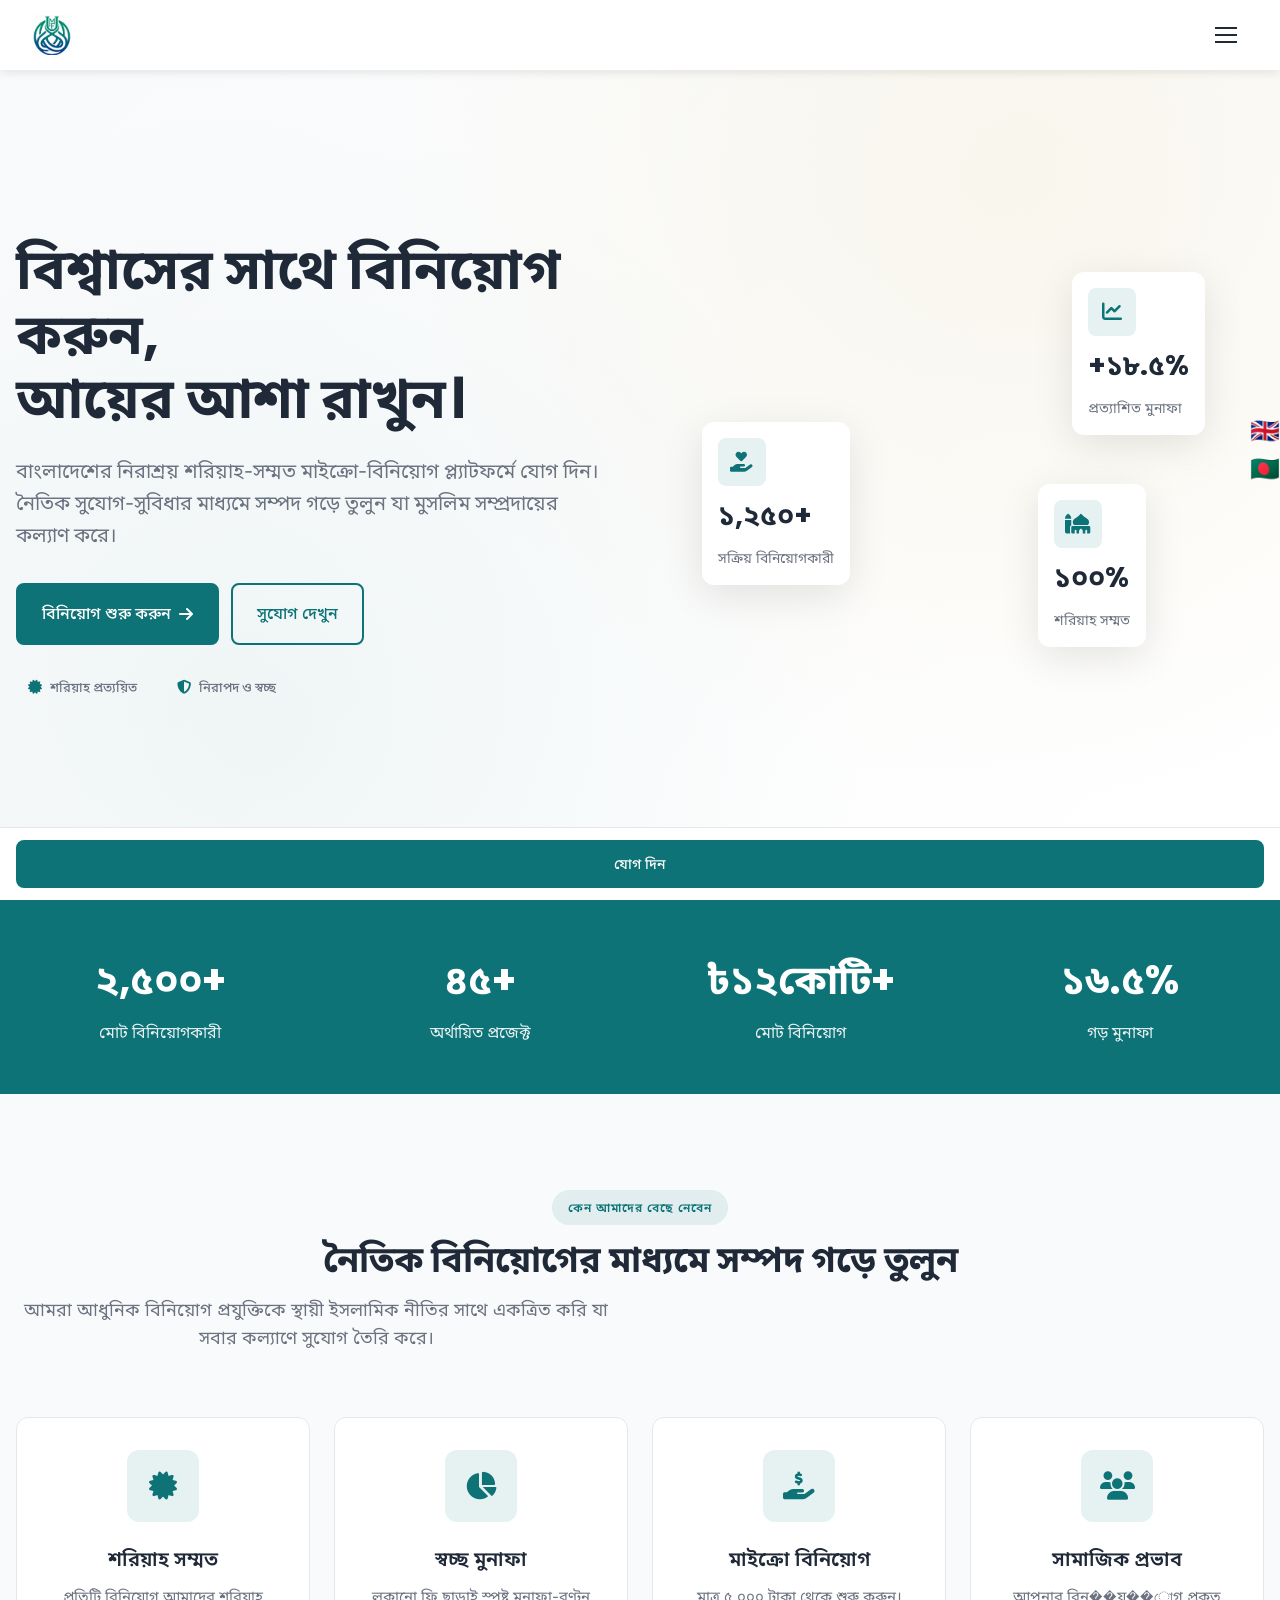
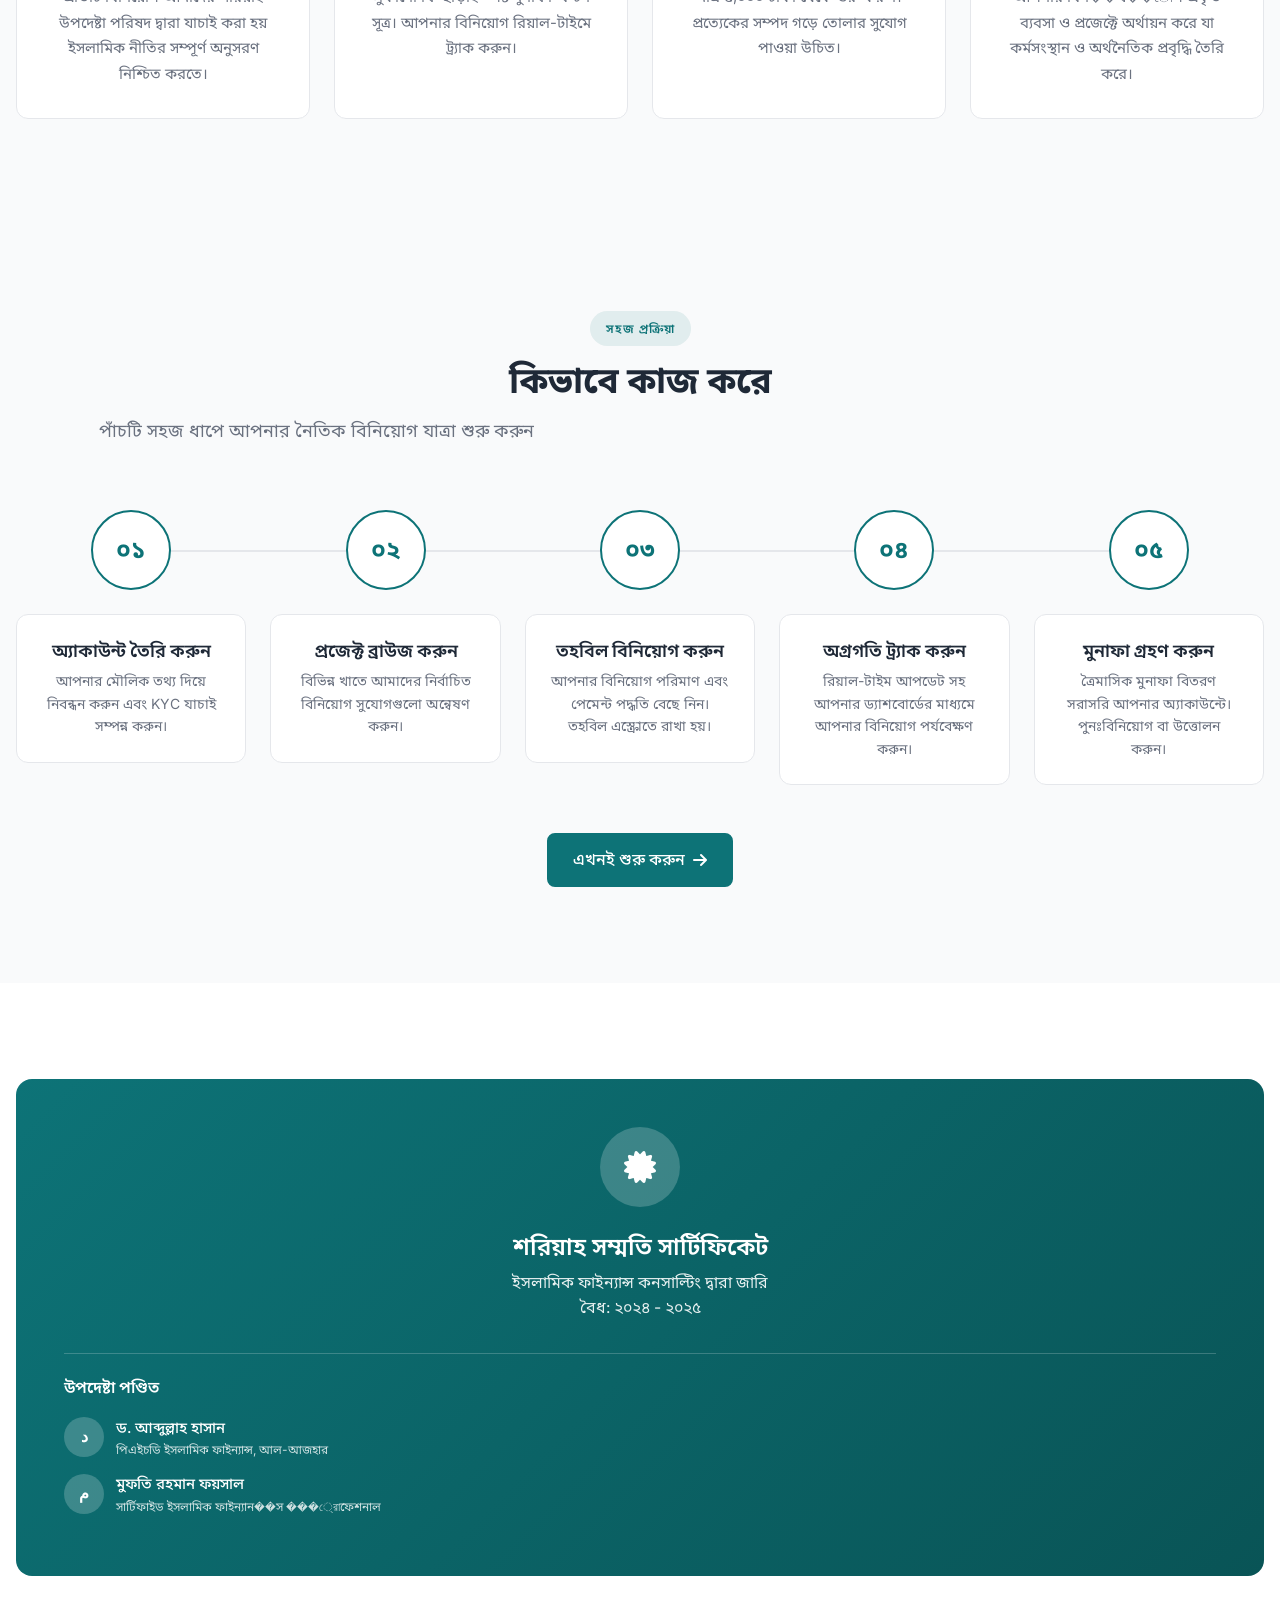
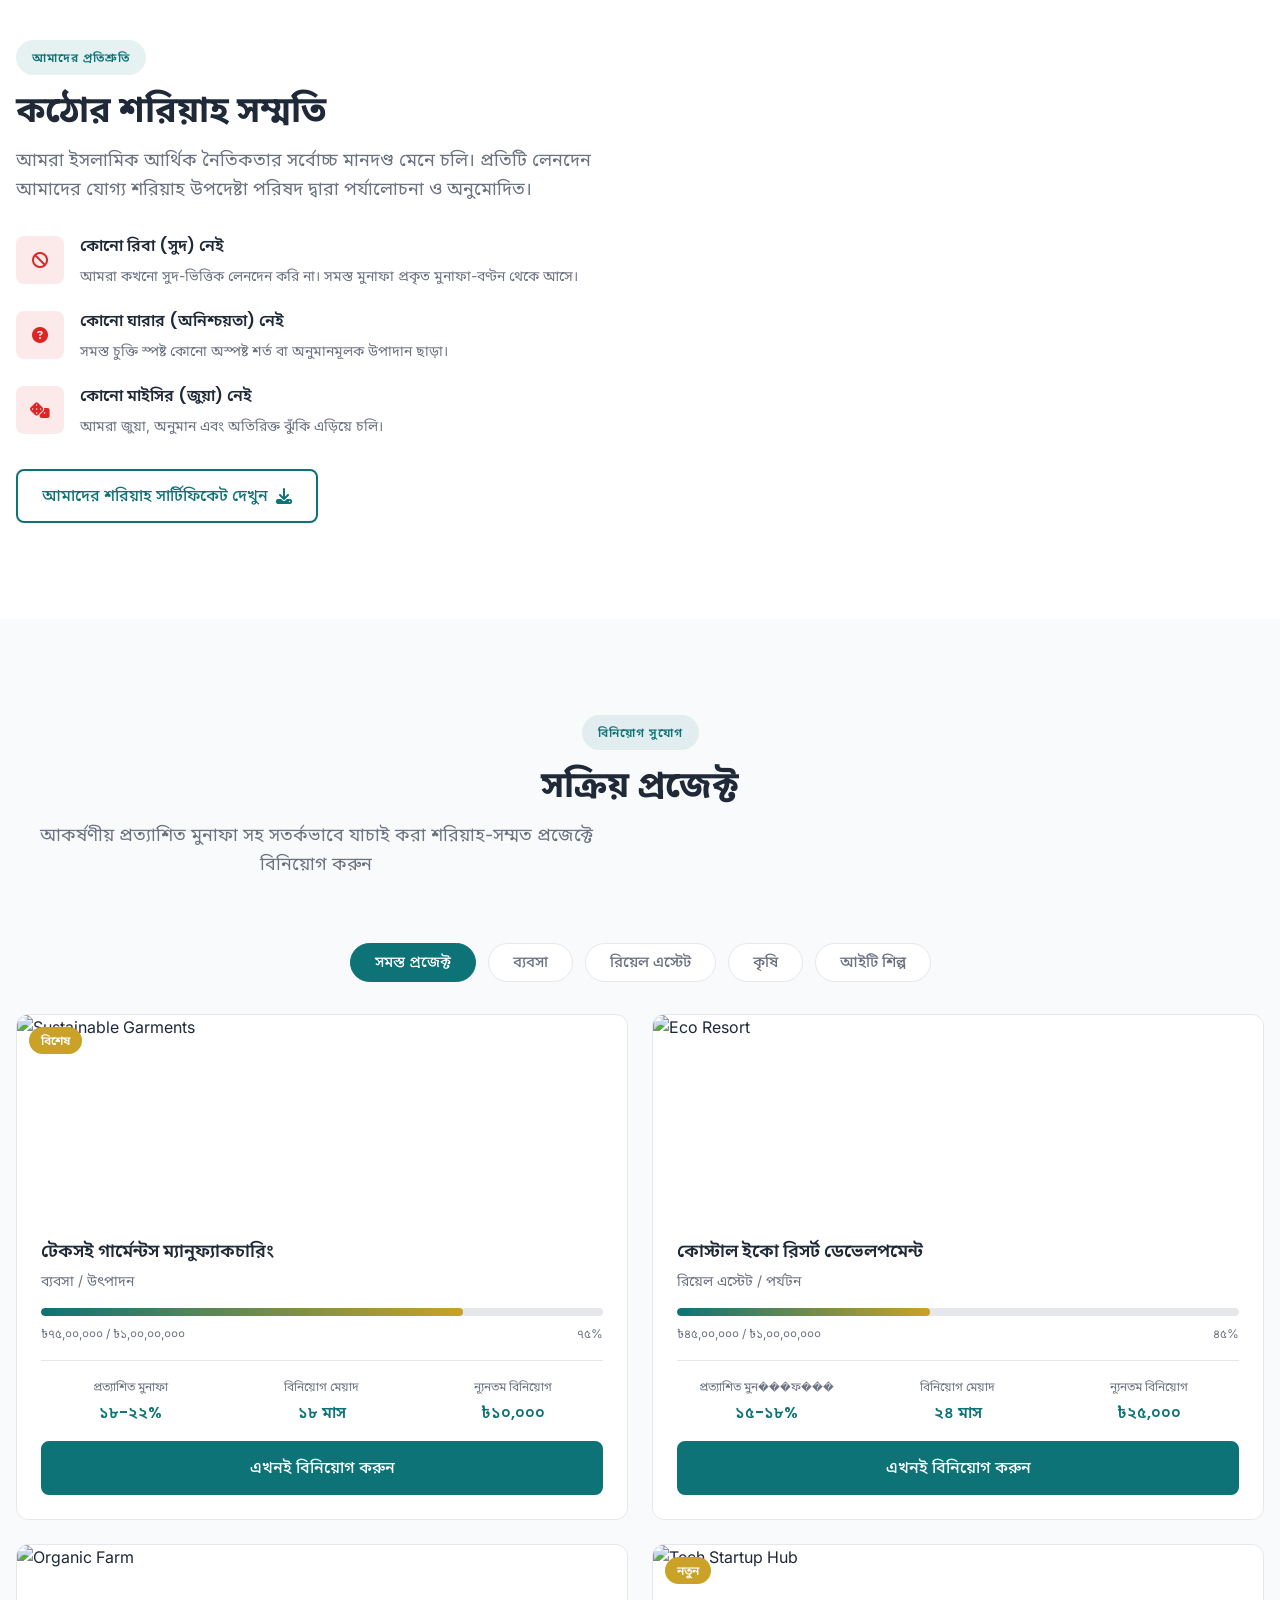
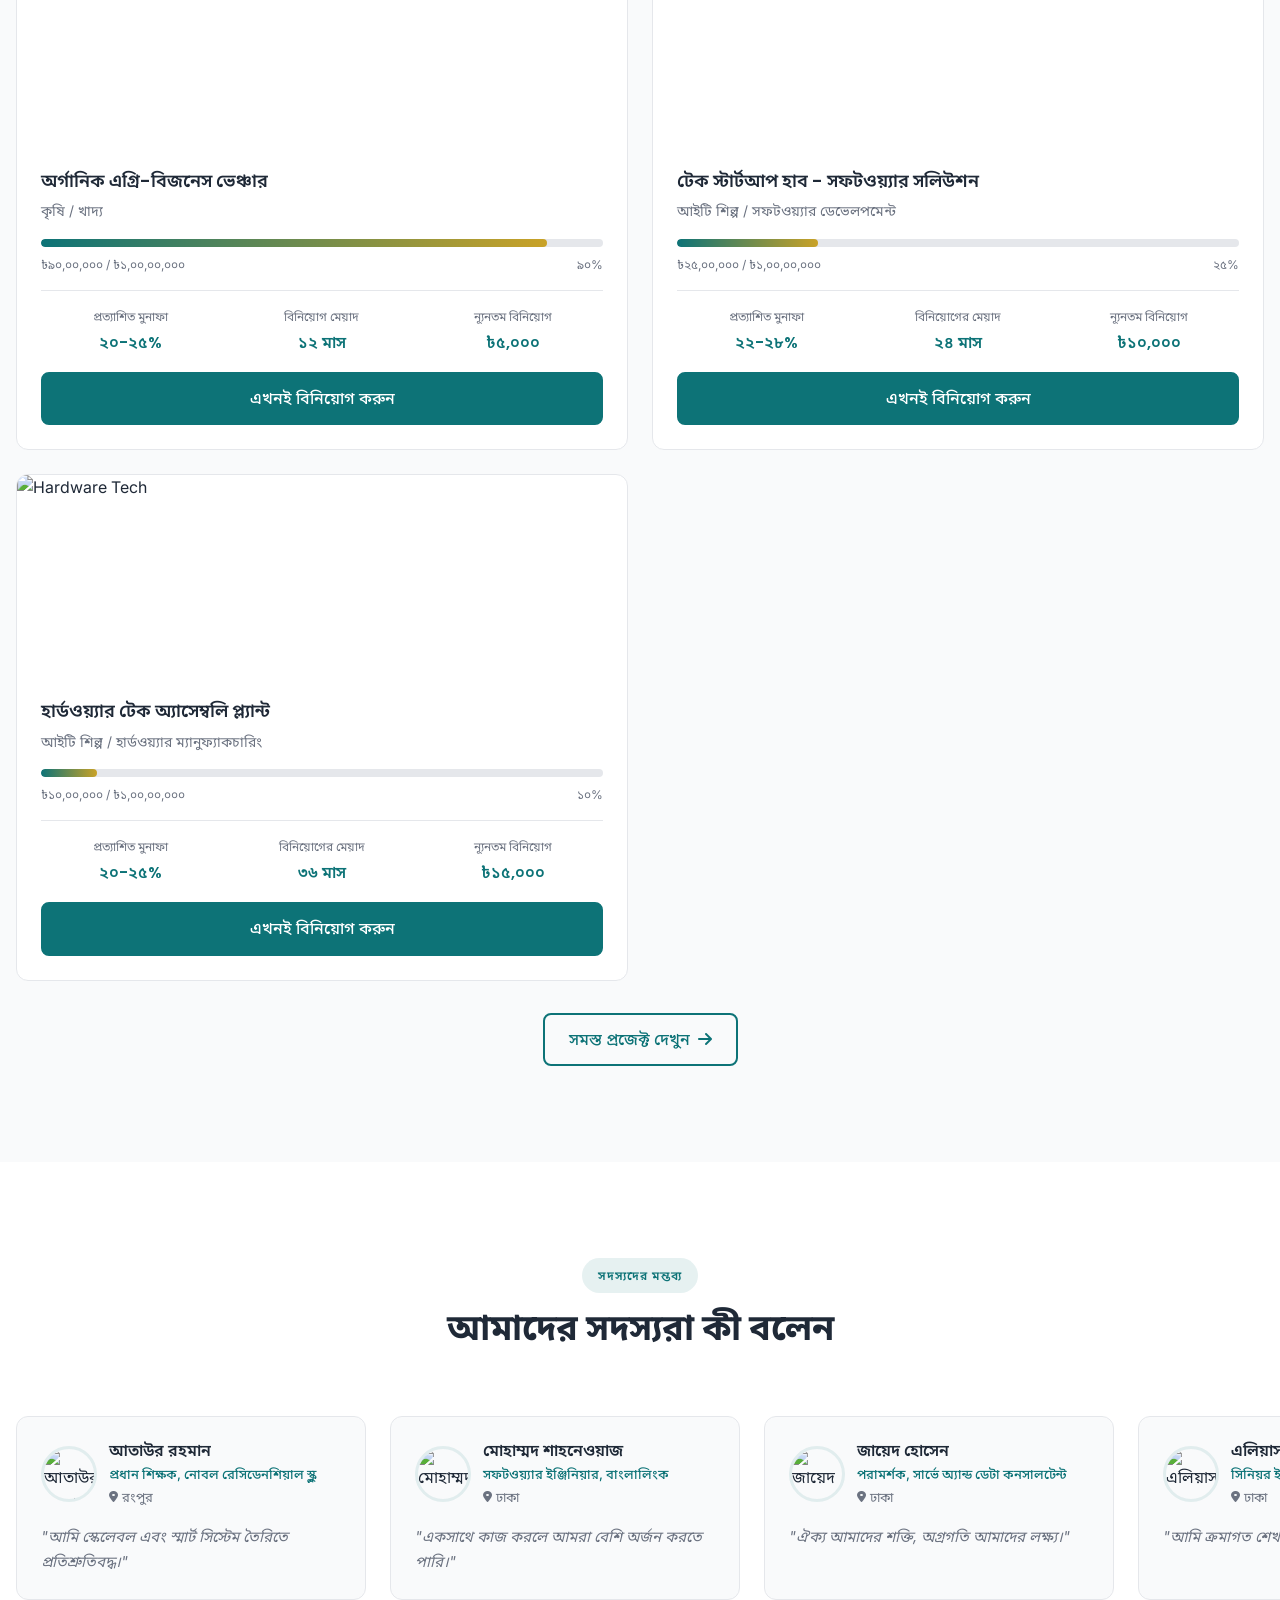
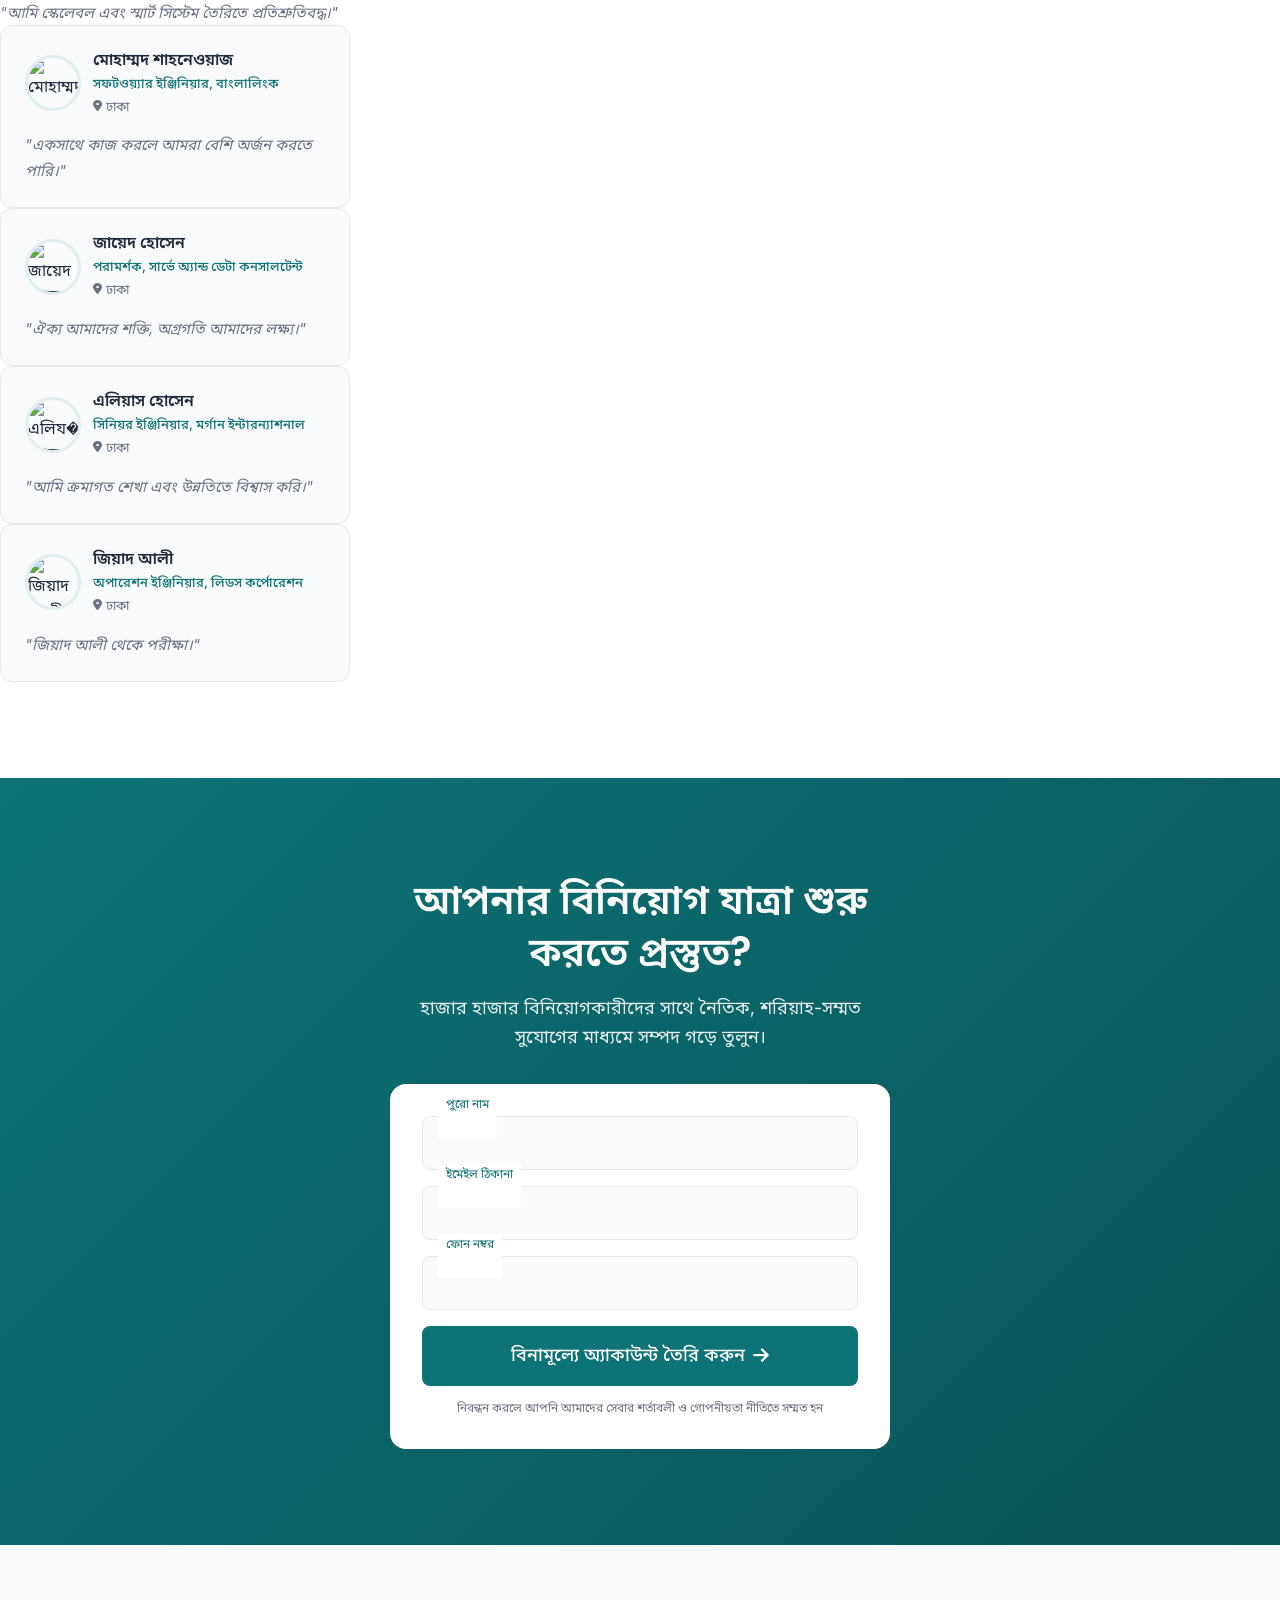
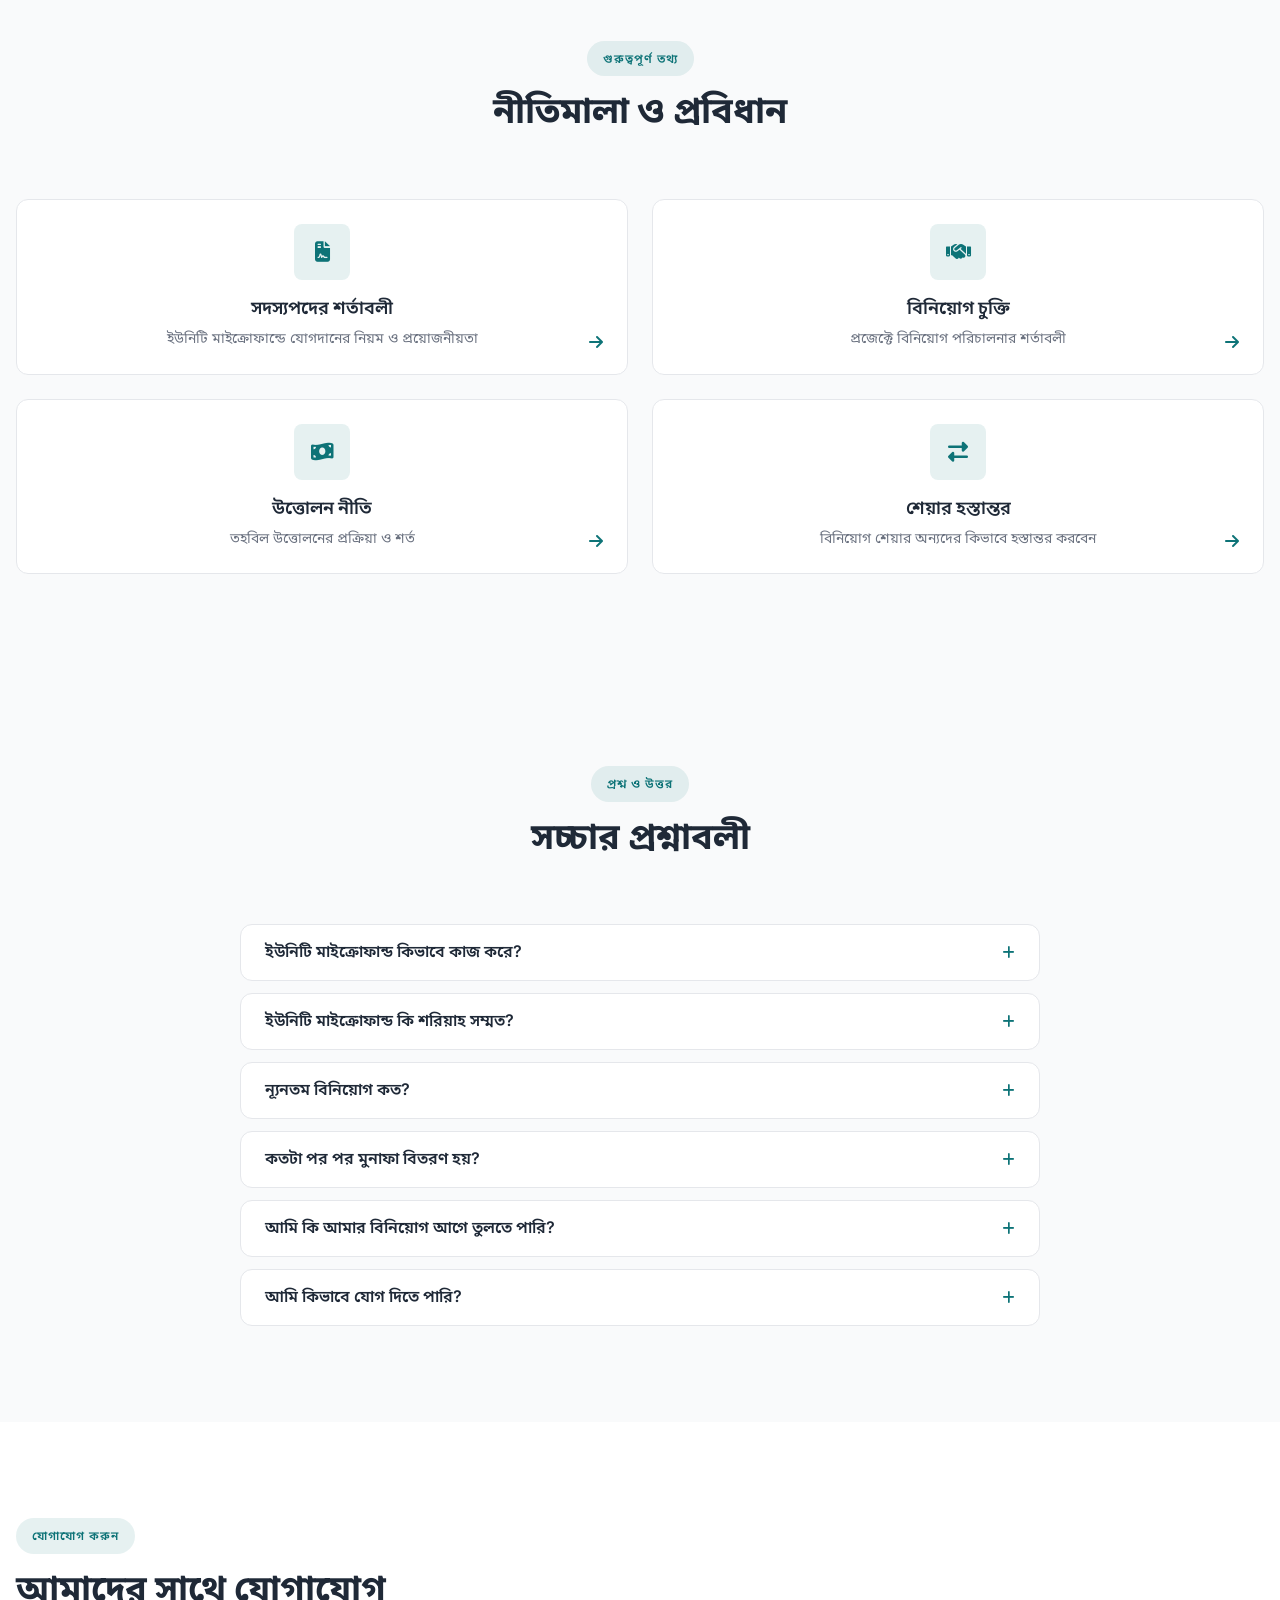
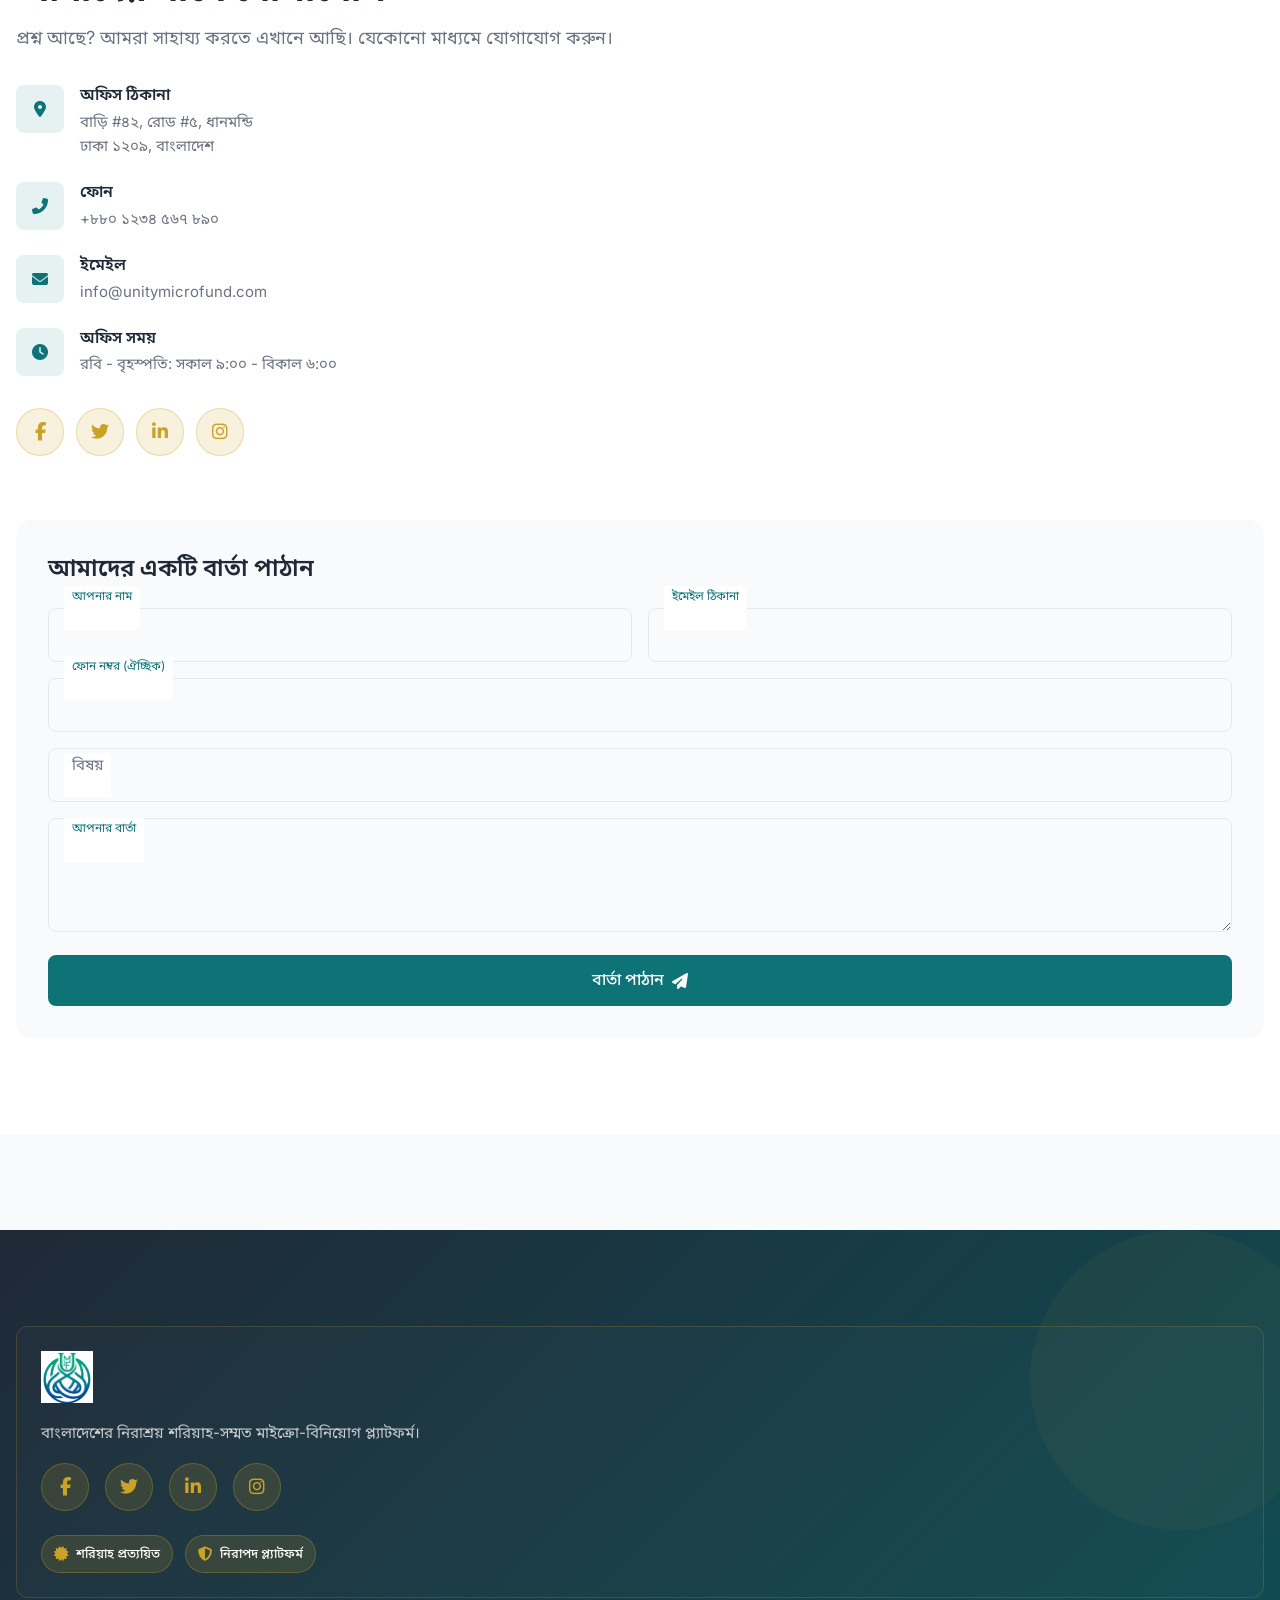
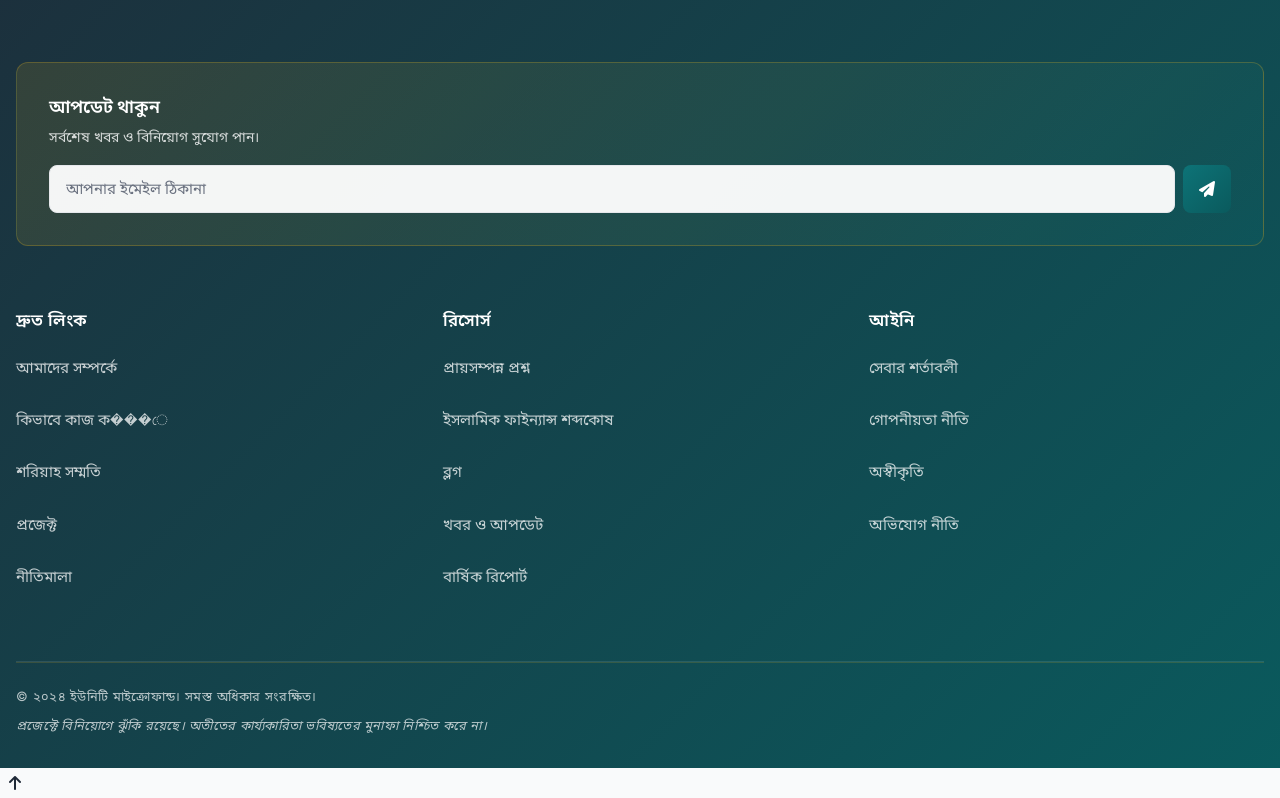
==== index-bn.html @ 15dfd66c "slider added for testimonial" ====
<!DOCTYPE html>
<html lang="bn">
<head>
    <meta charset="UTF-8">
    <meta name="viewport" content="width=device-width, initial-scale=1.0, maximum-scale=5.0, user-scalable=yes">
    <meta name="format-detection" content="telephone=yes">
    <meta name="mobile-web-app-capable" content="yes">
    <meta name="apple-mobile-web-app-capable" content="yes">
    <meta name="apple-mobile-web-app-status-bar-style" content="default">
    <meta name="theme-color" content="#0D7377">
    <meta name="description" content="ইউনিটি মাইক্রোফান্ড - বাংলাদেশের নিরাশ্রয় শরিয়াহ-সম্মত মাইক্রো-বিনিয়োগ প্ল্যাটফর্ম। নৈতিক হালাল বিনিয়োগের মাধ্যমে সম্পদ গড়ে তুলুন।">
    <title>ইউনিটি মাইক্রোফান্ড - শরিয়াহ সম্মত মাইক্রো বিনিয়োগ প্ল্যাটফর্ম</title>
    <link rel="alternate" hreflang="bn" href="index-bn.html">
    <link rel="alternate" hreflang="en" href="index.html">
    <link rel="preconnect" href="https://fonts.googleapis.com">
    <link rel="preconnect" href="https://fonts.gstatic.com" crossorigin>
    <link href="https://fonts.googleapis.com/css2?family=Inter:wght@400;500;600&family=Poppins:wght@500;600;700&family=Noto+Sans+Bengali:wght@400;500;600;700&display=swap" rel="stylesheet">
    <link rel="stylesheet" href="https://cdnjs.cloudflare.com/ajax/libs/font-awesome/6.4.0/css/all.min.css">
    <link rel="stylesheet" href="css/style.css">
</head>
<body>
    <!-- Language Switcher - Fixed Right Side -->
    <div class="language-switcher">
        <a href="index.html" class="lang-btn" title="English" onclick="saveScrollPosition()">🇬🇧</a>
        <a href="index-bn.html" class="lang-btn active" title="বাংলা" onclick="saveScrollPosition()">🇧🇩</a>
    </div>

    <script>
        function saveScrollPosition() {
            sessionStorage.setItem('scrollPosition', window.scrollY);
        }
        window.addEventListener('load', function() {
            const savedPosition = sessionStorage.getItem('scrollPosition');
            if (savedPosition) {
                window.scrollTo(0, parseInt(savedPosition));
                sessionStorage.removeItem('scrollPosition');
            }
        });
    </script>

    <!-- Header -->
    <header class="header" id="header">
        <div class="container">
            <nav class="navbar">
                <a href="index-bn.html" class="logo">
                    <img src="sources/logo.png" alt="Unity MicroFund" class="logo-img">
                    <div class="logo-text">
                        <span class="logo-name">ইউনিটি মাইক্রোফান্ড</span>
                        <span class="logo-tagline">শরিয়াহ সম্মত</span>
                    </div>
                </a>

                <ul class="nav-menu" id="nav-menu">
                    <li class="nav-item"><a href="#home" class="nav-link">হোম</a></li>
                    <li class="nav-item"><a href="#about" class="nav-link">আমাদের সম্পর্কে</a></li>
                    <li class="nav-item"><a href="#how-it-works" class="nav-link">কিভাবে কাজ করে</a></li>
                    <li class="nav-item"><a href="#shariah" class="nav-link">শরিয়াহ সম্মতি</a></li>
                    <li class="nav-item"><a href="#projects" class="nav-link">প্রজেক্ট</a></li>
                    <li class="nav-item"><a href="#policies" class="nav-link">নীতিমালা</a></li>
                    <li class="nav-item"><a href="#faq" class="nav-link">প্রশ্নাবলী</a></li>
                    <li class="nav-item"><a href="#contact" class="nav-link">যোগাযোগ</a></li>
                </ul>

                <div class="nav-actions">
                    <a href="#register" class="btn btn-secondary">লগইন</a>
                    <a href="#register" class="btn btn-primary">যোগ দিন</a>
                </div>

<div class="hamburger" id="hamburger">
                    <span class="bar"></span>
                    <span class="bar"></span>
                    <span class="bar"></span>
                </div>
            </nav>
        </div>
    </header>

    <!-- Hero Section -->
    <section class="hero" id="home">
        <div class="hero-bg">
            <div class="hero-pattern"></div>
        </div>
        <div class="container">
            <div class="hero-content">
                <div class="hero-text">
                    <h1 class="hero-title">বিশ্বাসের সাথে বিনিয়োগ করুন,<br>আয়ের আশা রাখুন।</h1>
                    <p class="hero-subtitle">বাংলাদেশের নিরাশ্রয় শরিয়াহ-সম্মত মাইক্রো-বিনিয়োগ প্ল্যাটফর্মে যোগ দিন। নৈতিক সুযোগ-সুবিধার মাধ্যমে সম্পদ গড়ে তুলুন যা মুসলিম সম্প্রদায়ের কল্যাণ করে।</p>
                    <div class="hero-cta">
                        <a href="#register" class="btn btn-primary btn-large">
                            <span>বিনিয়োগ শুরু করুন</span>
                            <i class="fas fa-arrow-right"></i>
                        </a>
                        <a href="#projects" class="btn btn-outline btn-large">
                            <span>সুযোগ দেখুন</span>
                        </a>
                    </div>
                    <div class="hero-trust">
                        <div class="trust-badge">
                            <i class="fas fa-certificate"></i>
                            <span>শরিয়াহ প্রত্যয়িত</span>
                        </div>
                        <div class="trust-badge">
                            <i class="fas fa-shield-alt"></i>
                            <span>নিরাপদ ও স্বচ্ছ</span>
                        </div>
                    </div>
                </div>
                <div class="hero-visual">
                    <div class="hero-illustration">
                        <div class="floating-card card-1">
                            <div class="card-icon"><i class="fas fa-chart-line"></i></div>
                            <div class="card-text">+১৮.৫%</div>
                            <div class="card-label">প্রত্যাশিত মুনাফা</div>
                        </div>
                        <div class="floating-card card-2">
                            <div class="card-icon"><i class="fas fa-hand-holding-heart"></i></div>
                            <div class="card-text">১,২৫০+</div>
                            <div class="card-label">সক্রিয় বিনিয়োগকারী</div>
                        </div>
                        <div class="floating-card card-3">
                            <div class="card-icon"><i class="fas fa-mosque"></i></div>
                            <div class="card-text">১০০%</div>
                            <div class="card-label">শরিয়াহ সম্মত</div>
                        </div>
                    </div>
                </div>
            </div>
        </div>
    </section>

    <!-- Stats Section -->
    <section class="stats">
        <div class="container">
            <div class="stats-grid">
                <div class="stat-item">
                    <div class="stat-number">২,৫০০+</div>
                    <div class="stat-label">মোট বিনিয়োগকারী</div>
                </div>
                <div class="stat-item">
                    <div class="stat-number">৪৫+</div>
                    <div class="stat-label">অর্থায়িত প্রজেক্ট</div>
                </div>
                <div class="stat-item">
                    <div class="stat-number">৳১২কোটি+</div>
                    <div class="stat-label">মোট বিনিয়োগ</div>
                </div>
                <div class="stat-item">
                    <div class="stat-number">১৬.৫%</div>
                    <div class="stat-label">গড় মুনাফা</div>
                </div>
            </div>
        </div>
    </section>

    <!-- Value Proposition -->
    <section class="value-proposition" id="about">
        <div class="container">
            <div class="section-header">
                <span class="section-tag">কেন আমাদের বেছে নেবেন</span>
                <h2 class="section-title">নৈতিক বিনিয়োগের মাধ্যমে সম্পদ গড়ে তুলুন</h2>
                <p class="section-subtitle">আমরা আধুনিক বিনিয়োগ প্রযুক্তিকে স্থায়ী ইসলামিক নীতির সাথে একত্রিত করি যা সবার কল্যাণে সুযোগ তৈরি করে।</p>
            </div>
            <div class="value-grid">
                <div class="value-card">
                    <div class="value-icon">
                        <i class="fas fa-certificate"></i>
                    </div>
                    <h3 class="value-title">শরিয়াহ সম্মত</h3>
                    <p class="value-desc">প্রতিটি বিনিয়োগ আমাদের শরিয়াহ উপদেষ্টা পরিষদ দ্বারা যাচাই করা হয় ইসলামিক নীতির সম্পূর্ণ অনুসরণ নিশ্চিত করতে।</p>
                </div>
                <div class="value-card">
                    <div class="value-icon">
                        <i class="fas fa-chart-pie"></i>
                    </div>
                    <h3 class="value-title">স্বচ্ছ মুনাফা</h3>
                    <p class="value-desc">লুকানো ফি ছাড়াই স্পষ্ট মুনাফা-বণ্টন সূত্র। আপনার বিনিয়োগ রিয়াল-টাইমে ট্র্যাক করুন।</p>
                </div>
                <div class="value-card">
                    <div class="value-icon">
                        <i class="fas fa-hand-holding-usd"></i>
                    </div>
                    <h3 class="value-title">মাইক্রো বিনিয়োগ</h3>
                    <p class="value-desc">মাত্র ৫,০০০ টাকা থেকে শুরু করুন। প্রত্যেকের সম্পদ গড়ে তোলার সুযোগ পাওয়া উচিত।</p>
                </div>
                <div class="value-card">
                    <div class="value-icon">
                        <i class="fas fa-users"></i>
                    </div>
                    <h3 class="value-title">সামাজিক প্রভাব</h3>
                    <p class="value-desc">আপনার বিন��য��োগ প্রকৃত ব্যবসা ও প্রজেক্টে অর্থায়ন করে যা কর্মসংস্থান ও অর্থনৈতিক প্রবৃদ্ধি তৈরি করে।</p>
                </div>
            </div>
        </div>
    </section>

    <!-- How It Works -->
    <section class="how-it-works" id="how-it-works">
        <div class="container">
            <div class="section-header">
                <span class="section-tag">সহজ প্রক্রিয়া</span>
                <h2 class="section-title">কিভাবে কাজ করে</h2>
                <p class="section-subtitle">পাঁচটি সহজ ধাপে আপনার নৈতিক বিনিয়োগ যাত্রা শুরু করুন</p>
            </div>
            <div class="steps-container">
                <div class="steps-line"></div>
                <div class="step step-1">
                    <div class="step-number">০১</div>
                    <div class="step-content">
                        <h3 class="step-title">অ্যাকাউন্ট তৈরি করুন</h3>
                        <p class="step-desc">আপনার মৌলিক তথ্য দিয়ে নিবন্ধন করুন এবং KYC যাচাই সম্পন্ন করুন।</p>
                    </div>
                </div>
                <div class="step step-2">
                    <div class="step-number">০২</div>
                    <div class="step-content">
                        <h3 class="step-title">প্রজেক্ট ব্রাউজ করুন</h3>
                        <p class="step-desc">বিভিন্ন খাতে আমাদের নির্বাচিত বিনিয়োগ সুযোগগুলো অন্বেষণ করুন।</p>
                    </div>
                </div>
                <div class="step step-3">
                    <div class="step-number">০৩</div>
                    <div class="step-content">
                        <h3 class="step-title">তহবিল বিনিয়োগ করুন</h3>
                        <p class="step-desc">আপনার বিনিয়োগ পরিমাণ এবং পেমেন্ট পদ্ধতি বেছে নিন। তহবিল এস্ক্রোতে রাখা হয়।</p>
                    </div>
                </div>
                <div class="step step-4">
                    <div class="step-number">০৪</div>
                    <div class="step-content">
                        <h3 class="step-title">অগ্রগতি ট্র্যাক করুন</h3>
                        <p class="step-desc">রিয়াল-টাইম আপডেট সহ আপনার ড্যাশবোর্ডের মাধ্যমে আপনার বিনিয়োগ পর্যবেক্ষণ করুন।</p>
                    </div>
                </div>
                <div class="step step-5">
                    <div class="step-number">০৫</div>
                    <div class="step-content">
                        <h3 class="step-title">মুনাফা গ্রহণ করুন</h3>
                        <p class="step-desc">ত্রৈমাসিক মুনাফা বিতরণ সরাসরি আপনার অ্যাকাউন্টে। পুনঃবিনিয়োগ বা উত্তোলন করুন।</p>
                    </div>
                </div>
            </div>
            <div class="steps-cta">
                <a href="#register" class="btn btn-primary">
                    <span>এখনই শুরু করুন</span>
                    <i class="fas fa-arrow-right"></i>
                </a>
            </div>
        </div>
    </section>

    <!-- Shariah Compliance -->
    <section class="shariah-compliance" id="shariah">
        <div class="container">
            <div class="shariah-content">
                <div class="shariah-text">
                    <span class="section-tag">আমাদের প্রতিশ্রুতি</span>
                    <h2 class="section-title">কঠোর শরিয়াহ সম্মতি</h2>
                    <p class="section-subtitle">আমরা ইসলামিক আর্থিক নৈতিকতার সর্বোচ্চ মানদণ্ড মেনে চলি। প্রতিটি লেনদেন আমাদের যোগ্য শরিয়াহ উপদেষ্টা পরিষদ দ্বারা পর্যালোচনা ও অনুমোদিত।</p>
                    <div class="shariah-principles">
                        <div class="principle">
                            <div class="principle-icon prohibited">
                                <i class="fas fa-ban"></i>
                            </div>
                            <div class="principle-content">
                                <h4>কোনো রিবা (সুদ) নেই</h4>
                                <p>আমরা কখনো সুদ-ভিত্তিক লেনদেন করি না। সমস্ত মুনাফা প্রকৃত মুনাফা-বণ্টন থেকে আসে।</p>
                            </div>
                        </div>
                        <div class="principle">
                            <div class="principle-icon prohibited">
                                <i class="fas fa-question-circle"></i>
                            </div>
                            <div class="principle-content">
                                <h4>কোনো ঘারার (অনিশ্চয়তা) নেই</h4>
                                <p>সমস্ত চুক্তি স্পষ্ট কোনো অস্পষ্ট শর্ত বা অনুমানমূলক উপাদান ছাড়া।</p>
                            </div>
                        </div>
                        <div class="principle">
                            <div class="principle-icon prohibited">
                                <i class="fas fa-dice"></i>
                            </div>
                            <div class="principle-content">
                                <h4>কোনো মাইসির (জুয়া) নেই</h4>
                                <p>আমরা জুয়া, অনুমান এবং অতিরিক্ত ঝুঁকি এড়িয়ে চলি।</p>
                            </div>
                        </div>
                    </div>
                    <a href="#" class="btn btn-outline">
                        <span>আমাদের শরিয়াহ সার্টিফিকেট দেখুন</span>
                        <i class="fas fa-download"></i>
                    </a>
                </div>
                <div class="shariah-visual">
                    <div class="certificate-display">
                        <div class="certificate-badge">
                            <i class="fas fa-certificate"></i>
                        </div>
                        <h3>শরিয়াহ সম্মতি সার্টিফিকেট</h3>
                        <p>ইসলামিক ফাইন্যান্স কনসাল্টিং দ্বারা জারি</p>
                        <p>বৈধ: ২০২৪ - ২০২৫</p>
                        <div class="advisory-board">
                            <h4>উপদেষ্টা পণ্ডিত</h4>
                            <div class="scholar">
                                <div class="scholar-avatar">د</div>
                                <div class="scholar-info">
                                    <span class="scholar-name">ড. আব্দুল্লাহ হাসান</span>
                                    <span class="scholar-degree">পিএইচডি ইসলামিক ফাইন্যান্স, আল-আজহার</span>
                                </div>
                            </div>
                            <div class="scholar">
                                <div class="scholar-avatar">م</div>
                                <div class="scholar-info">
                                    <span class="scholar-name">মুফতি রহমান ফয়সাল</span>
                                    <span class="scholar-degree">সার্টিফাইড ইসলামিক ফাইন্যান��স ���্রোফেশনাল</span>
                                </div>
                            </div>
                        </div>
                    </div>
                </div>
            </div>
        </div>
    </section>

    <!-- Projects Section -->
    <section class="projects" id="projects">
        <div class="container">
            <div class="section-header">
                <span class="section-tag">বিনিয়োগ সুযোগ</span>
                <h2 class="section-title">সক্রিয় প্রজেক্ট</h2>
                <p class="section-subtitle">আকর্ষণীয় প্রত্যাশিত মুনাফা সহ সতর্কভাবে যাচাই করা শরিয়াহ-সম্মত প্রজেক্টে বিনিয়োগ করুন</p>
            </div>
            <div class="projects-filters">
                <button class="filter-btn active" data-filter="all">সমস্ত প্রজেক্ট</button>
                <button class="filter-btn" data-filter="business">ব্যবসা</button>
                <button class="filter-btn" data-filter="real-estate">রিয়েল এস্টেট</button>
                <button class="filter-btn" data-filter="agriculture">কৃষি</button>
                <button class="filter-btn" data-filter="it-industry">আইটি শিল্প</button>
            </div>
            <div class="projects-grid">
                <div class="project-card" data-category="business">
                    <div class="project-image">
                        <img src="https://images.unsplash.com/photo-1556742049-0cfed4f6a45d?w=400&h=250&fit=crop" alt="Sustainable Garments">
                        <span class="project-badge">বিশেষ</span>
                    </div>
                    <div class="project-content">
                        <h3 class="project-title">টেকসই গার্মেন্টস ম্যানুফ্যাকচারিং</h3>
                        <p class="project-sector">ব্যবসা / উৎপাদন</p>
                        <div class="project-progress">
                            <div class="progress-bar">
                                <div class="progress-fill" style="width: 75%"></div>
                            </div>
                            <div class="progress-stats">
                                <span>৳৭৫,০০,০০০ / ৳১,০০,০০,০০০</span>
                                <span>৭৫%</span>
                            </div>
                        </div>
                        <div class="project-details">
                            <div class="detail">
                                <span class="detail-label">প্রত্যাশিত মুনাফা</span>
                                <span class="detail-value">১৮-২২%</span>
                            </div>
                            <div class="detail">
                                <span class="detail-label">বিনিয়োগ মেয়াদ</span>
                                <span class="detail-value">১৮ মাস</span>
                            </div>
                            <div class="detail">
                                <span class="detail-label">ন্যূনতম বিনিয়োগ</span>
                                <span class="detail-value">৳১০,০০০</span>
                            </div>
                        </div>
                        <a href="#" class="btn btn-primary btn-full">এখনই বিনিয়োগ করুন</a>
                    </div>
                </div>
                <div class="project-card" data-category="real-estate">
                    <div class="project-image">
                        <img src="https://images.unsplash.com/photo-1560518883-ce09059eeffa?w=400&h=250&fit=crop" alt="Eco Resort">
                    </div>
                    <div class="project-content">
                        <h3 class="project-title">কোস্টাল ইকো রিসর্ট ডেভেলপমেন্ট</h3>
                        <p class="project-sector">রিয়েল এস্টেট / পর্যটন</p>
                        <div class="project-progress">
                            <div class="progress-bar">
                                <div class="progress-fill" style="width: 45%"></div>
                            </div>
                            <div class="progress-stats">
                                <span>৳৪৫,০০,০০০ / ৳১,০০,০০,০০০</span>
                                <span>৪৫%</span>
                            </div>
                        </div>
                        <div class="project-details">
                            <div class="detail">
                                <span class="detail-label">প্রত্যাশিত মুন���ফ���</span>
                                <span class="detail-value">১৫-১৮%</span>
                            </div>
                            <div class="detail">
                                <span class="detail-label">বিনিয়োগ মেয়াদ</span>
                                <span class="detail-value">২৪ মাস</span>
                            </div>
                            <div class="detail">
                                <span class="detail-label">ন্যূনতম বিনিয়োগ</span>
                                <span class="detail-value">৳২৫,০০০</span>
                            </div>
                        </div>
                        <a href="#" class="btn btn-primary btn-full">এখনই বিনিয়োগ করুন</a>
                    </div>
                </div>
                <div class="project-card" data-category="agriculture">
                    <div class="project-image">
                        <img src="https://images.unsplash.com/photo-1625246333195-78d9c38ad449?w=400&h=250&fit=crop" alt="Organic Farm">
                    </div>
                    <div class="project-content">
                        <h3 class="project-title">অর্গানিক এগ্রি-বিজনেস ভেঞ্চার</h3>
                        <p class="project-sector">কৃষি / খাদ্য</p>
                        <div class="project-progress">
                            <div class="progress-bar">
                                <div class="progress-fill" style="width: 90%"></div>
                            </div>
                            <div class="progress-stats">
                                <span>৳৯০,০০,০০০ / ৳১,০০,০০,০০০</span>
                                <span>৯০%</span>
                            </div>
                        </div>
                        <div class="project-details">
                            <div class="detail">
                                <span class="detail-label">প্রত্যাশিত মুনাফা</span>
                                <span class="detail-value">২০-২৫%</span>
                            </div>
                            <div class="detail">
                                <span class="detail-label">বিনিয়োগ মেয়াদ</span>
                                <span class="detail-value">১২ মাস</span>
                            </div>
                            <div class="detail">
                                <span class="detail-label">ন্যূনতম বিনিয়োগ</span>
                                <span class="detail-value">৳৫,০০০</span>
                            </div>
                        </div>
                        <a href="#" class="btn btn-primary btn-full">এখনই বিনিয়োগ করুন</a>
                    </div>
                </div>

                <div class="project-card" data-category="it-industry">
                    <div class="project-image">
                        <img src="https://images.unsplash.com/photo-1531482615713-2afd69097998?w=400&h=250&fit=crop" alt="Tech Startup Hub">
                        <span class="project-badge">নতুন</span>
                    </div>
                    <div class="project-content">
                        <h3 class="project-title">টেক স্টার্টআপ হাব - সফটওয়্যার সলিউশন</h3>
                        <p class="project-sector">আইটি শিল্প / সফটওয়্যার ডেভেলপমেন্ট</p>
                        <div class="project-progress">
                            <div class="progress-bar">
                                <div class="progress-fill" style="width: 25%"></div>
                            </div>
                            <div class="progress-stats">
                                <span>৳২৫,০০,০০০ / ৳১,০০,০০,০০০</span>
                                <span>২৫%</span>
                            </div>
                        </div>
                        <div class="project-details">
                            <div class="detail">
                                <span class="detail-label">প্রত্যাশিত মুনাফা</span>
                                <span class="detail-value">২২-২৮%</span>
                            </div>
                            <div class="detail">
                                <span class="detail-label">বিনিয়োগের মেয়াদ</span>
                                <span class="detail-value">২৪ মাস</span>
                            </div>
                            <div class="detail">
                                <span class="detail-label">ন্যূনতম বিনিয়োগ</span>
                                <span class="detail-value">৳১০,০০০</span>
                            </div>
                        </div>
                        <a href="#" class="btn btn-primary btn-full">এখনই বিনিয়োগ করুন</a>
                    </div>
                </div>

                <div class="project-card" data-category="it-industry">
                    <div class="project-image">
                        <img src="https://images.unsplash.com/photo-1550751827-4bd374c3f58b?w=400&h=250&fit=crop" alt="Hardware Tech">
                    </div>
                    <div class="project-content">
                        <h3 class="project-title">হার্ডওয়্যার টেক অ্যাসেম্বলি প্ল্যান্ট</h3>
                        <p class="project-sector">আইটি শিল্প / হার্ডওয়্যার ম্যানুফ্যাকচারিং</p>
                        <div class="project-progress">
                            <div class="progress-bar">
                                <div class="progress-fill" style="width: 10%"></div>
                            </div>
                            <div class="progress-stats">
                                <span>৳১০,০০,০০০ / ৳১,০০,০০,০০০</span>
                                <span>১০%</span>
                            </div>
                        </div>
                        <div class="project-details">
                            <div class="detail">
                                <span class="detail-label">প্রত্যাশিত মুনাফা</span>
                                <span class="detail-value">২০-২৫%</span>
                            </div>
                            <div class="detail">
                                <span class="detail-label">বিনিয়োগের মেয়াদ</span>
                                <span class="detail-value">৩৬ মাস</span>
                            </div>
                            <div class="detail">
                                <span class="detail-label">ন্যূনতম বিনিয়োগ</span>
                                <span class="detail-value">৳১৫,০০০</span>
                            </div>
                        </div>
                        <a href="#" class="btn btn-primary btn-full">এখনই বিনিয়োগ করুন</a>
                    </div>
                </div>
            </div>
            <div class="projects-cta">
                <a href="#" class="btn btn-secondary">
                    <span>সমস্ত প্রজেক্ট দেখুন</span>
                    <i class="fas fa-arrow-right"></i>
                </a>
            </div>
        </div>
    </section>

<!-- Testimonials -->
    <section class="testimonials">
        <div class="container">
            <div class="section-header">
                <span class="section-tag">সদস্যদের মন্তব্য</span>
                <h2 class="section-title">আমাদের সদস্যরা কী বলেন</h2>
            </div>
<div class="testimonials-slider" id="testimonialsSlider">
                <div class="testimonial-card">
                    <div class="testimonial-header">
                        <img src="https://randomuser.me/api/portraits/men/32.jpg" alt="আতাউর রহমান" class="testimonial-avatar-img">
                        <div class="testimonial-info">
                            <h4>আতাউর রহমান</h4>
                            <span class="testimonial-designation">প্রধান শিক্ষক, নোবল রেসিডেনশিয়াল স্কুল</span>
                            <span class="testimonial-location"><i class="fas fa-map-marker-alt"></i> রংপুর</span>
                        </div>
                    </div>
                    <p class="testimonial-text">"আমি স্কেলেবল এবং স্মার্ট সিস্টেম তৈরিতে প্রতিশ্রুতিবদ্ধ।"</p>
                </div>
                <div class="testimonial-card">
                    <div class="testimonial-header">
                        <img src="https://randomuser.me/api/portraits/men/45.jpg" alt="মোহাম্মদ শাহনেওয়াজ" class="testimonial-avatar-img">
                        <div class="testimonial-info">
                            <h4>মোহাম্মদ শাহনেওয়াজ</h4>
                            <span class="testimonial-designation">সফটওয়্যার ইঞ্জিনিয়ার, বাংলালিংক</span>
                            <span class="testimonial-location"><i class="fas fa-map-marker-alt"></i> ঢাকা</span>
                        </div>
                    </div>
                    <p class="testimonial-text">"একসাথে কাজ করলে আমরা বেশি অর্জন করতে পারি।"</p>
                </div>
                <div class="testimonial-card">
                    <div class="testimonial-header">
                        <img src="https://randomuser.me/api/portraits/men/52.jpg" alt="জায়েদ হোসেন" class="testimonial-avatar-img">
                        <div class="testimonial-info">
                            <h4>জায়েদ হোসেন</h4>
                            <span class="testimonial-designation">পরামর্শক, সার্ভে অ্যান্ড ডেটা কনসালটেন্ট</span>
                            <span class="testimonial-location"><i class="fas fa-map-marker-alt"></i> ঢাকা</span>
                        </div>
                    </div>
                    <p class="testimonial-text">"ঐক্য আমাদের শক্তি, অগ্রগতি আমাদের লক্ষ্য।"</p>
                </div>
                <div class="testimonial-card">
                    <div class="testimonial-header">
                        <img src="https://randomuser.me/api/portraits/men/62.jpg" alt="এলিয়াস হোসেন" class="testimonial-avatar-img">
                        <div class="testimonial-info">
                            <h4>এলিয়াস হোসেন</h4>
                            <span class="testimonial-designation">সিনিয়র ইঞ্জিনিয়ার, মর্গান ইন্টারন্যাশনাল</span>
                            <span class="testimonial-location"><i class="fas fa-map-marker-alt"></i> ঢাকা</span>
                        </div>
                    </div>
                    <p class="testimonial-text">"আমি ক্রমাগত শেখা এবং উন্নতিতে বিশ্বাস করি।"</p>
                </div>
                <div class="testimonial-card">
                    <div class="testimonial-header">
                        <img src="https://randomuser.me/api/portraits/men/75.jpg" alt="জিয়াদ আলী" class="testimonial-avatar-img">
                        <div class="testimonial-info">
                            <h4>জিয়াদ আলী</h4>
                            <span class="testimonial-designation">অপারেশন ইঞ্জিনিয়ার, লিডস কর্পোরেশন</span>
                            <span class="testimonial-location"><i class="fas fa-map-marker-alt"></i> ঢাকা</span>
                        </div>
                    </div>
                    <p class="testimonial-text">"জিয়াদ আলী থেকে পরীক্ষা।"</p>
                </div>
                <!-- Duplicate for infinite scroll -->
                <div class="testimonial-card">
                    <div class="testimonial-header">
                        <img src="https://randomuser.me/api/portraits/men/32.jpg" alt="আতাউর রহমান" class="testimonial-avatar-img">
                        <div class="testimonial-info">
                            <h4>আতাউর রহমান</h4>
                            <span class="testimonial-designation">প্রধান শিক্ষক, নোবল রেসিডেনশিয়াল স্কুল</span>
                            <span class="testimonial-location"><i class="fas fa-map-marker-alt"></i> রংপুর</span>
                        </div>
                    </div>
                    <p class="testimonial-text">"আমি স্কেলেবল এবং স্মার্ট সিস্টেম তৈরিতে প্রতিশ্রুতিবদ্ধ।"</p>
                </div>
                <div class="testimonial-card">
                    <div class="testimonial-header">
                        <img src="https://randomuser.me/api/portraits/men/45.jpg" alt="মোহাম্মদ শাহনেওয়াজ" class="testimonial-avatar-img">
                        <div class="testimonial-info">
                            <h4>মোহাম্মদ শাহনেওয়াজ</h4>
                            <span class="testimonial-designation">সফটওয়্যার ইঞ্জিনিয়ার, বাংলালিংক</span>
                            <span class="testimonial-location"><i class="fas fa-map-marker-alt"></i> ঢাকা</span>
                        </div>
                    </div>
                    <p class="testimonial-text">"একসাথে কাজ করলে আমরা বেশি অর্জন করতে পারি।"</p>
                </div>
                <div class="testimonial-card">
                    <div class="testimonial-header">
                        <img src="https://randomuser.me/api/portraits/men/52.jpg" alt="জায়েদ হোসেন" class="testimonial-avatar-img">
                        <div class="testimonial-info">
                            <h4>জায়েদ হোসেন</h4>
                            <span class="testimonial-designation">পরামর্শক, সার্ভ��� অ্যান্ড ডেটা কনসালটেন্ট</span>
                            <span class="testimonial-location"><i class="fas fa-map-marker-alt"></i> ঢাকা</span>
                        </div>
                    </div>
                    <p class="testimonial-text">"ঐক্য আমাদের শক্তি, অগ্রগতি আমাদের লক্ষ্য।"</p>
                </div>
                <div class="testimonial-card">
                    <div class="testimonial-header">
                        <img src="https://randomuser.me/api/portraits/men/62.jpg" alt="এলিয়াস হোসেন" class="testimonial-avatar-img">
                        <div class="testimonial-info">
                            <h4>এলিয়াস হোসেন</h4>
                            <span class="testimonial-designation">সিনিয়র ইঞ্জিনিয়ার, মর্গান ইন্টারন্যাশনাল</span>
                            <span class="testimonial-location"><i class="fas fa-map-marker-alt"></i> ঢাকা</span>
                        </div>
                    </div>
                    <p class="testimonial-text">"আমি ক্রমাগত শেখা এবং উন্নতিতে বিশ্বাস করি।"</p>
                </div>
                <div class="testimonial-card">
                    <div class="testimonial-header">
                        <img src="https://randomuser.me/api/portraits/men/75.jpg" alt="জিয়াদ আলী" class="testimonial-avatar-img">
                        <div class="testimonial-info">
                            <h4>জিয়াদ আলী</h4>
                            <span class="testimonial-designation">অপারেশন ইঞ্জিনিয়ার, লিডস কর্পোরেশন</span>
                            <span class="testimonial-location"><i class="fas fa-map-marker-alt"></i> ঢাকা</span>
                        </div>
                    </div>
                    <p class="testimonial-text">"জিয়াদ আলী থেকে পরীক্ষা।"</p>
                </div>
            </div>
                    </div>
                    <p class="testimonial-text">"আমি স্কেলেবল এবং স্মার্ট সিস্টেম তৈরিতে প্রতিশ্রুতিবদ্ধ।"</p>
                </div>
                <div class="testimonial-card">
                    <div class="testimonial-header">
                        <img src="https://randomuser.me/api/portraits/men/45.jpg" alt="মোহাম্মদ শাহনেওয়াজ" class="testimonial-avatar-img">
                        <div class="testimonial-info">
                            <h4>মোহাম্মদ শাহনেওয়াজ</h4>
                            <span class="testimonial-designation">সফটওয়্যার ইঞ্জিনিয়ার, বাংলালিংক</span>
                            <span class="testimonial-location"><i class="fas fa-map-marker-alt"></i> ঢাকা</span>
                        </div>
                    </div>
                    <p class="testimonial-text">"একসাথে কাজ করলে আমরা বেশি অর্জন করতে পারি।"</p>
                </div>
                <div class="testimonial-card">
                    <div class="testimonial-header">
                        <img src="https://randomuser.me/api/portraits/men/52.jpg" alt="জায়েদ হোসেন" class="testimonial-avatar-img">
                        <div class="testimonial-info">
                            <h4>জায়েদ হোসেন</h4>
                            <span class="testimonial-designation">পরামর্শক, সার্ভে অ্যান্ড ডেটা কনসালটেন্ট</span>
                            <span class="testimonial-location"><i class="fas fa-map-marker-alt"></i> ঢাকা</span>
                        </div>
                    </div>
                    <p class="testimonial-text">"ঐক্য আমাদের শক্তি, অগ্রগতি আমাদের লক্ষ্য।"</p>
                </div>
                <div class="testimonial-card">
                    <div class="testimonial-header">
                        <img src="https://randomuser.me/api/portraits/men/62.jpg" alt="এলিয��াস হোসেন" class="testimonial-avatar-img">
                        <div class="testimonial-info">
                            <h4>এলিয়াস হোসেন</h4>
                            <span class="testimonial-designation">সিনিয়র ইঞ্জিনিয়ার, মর্গান ইন্টারন্যাশনাল</span>
                            <span class="testimonial-location"><i class="fas fa-map-marker-alt"></i> ঢাকা</span>
                        </div>
                    </div>
                    <p class="testimonial-text">"আমি ক্রমাগত শেখা এবং উন্নতিতে বিশ্বাস করি।"</p>
                </div>
                <div class="testimonial-card">
                    <div class="testimonial-header">
                        <img src="https://randomuser.me/api/portraits/men/75.jpg" alt="জিয়াদ আলী" class="testimonial-avatar-img">
                        <div class="testimonial-info">
                            <h4>জিয়াদ আলী</h4>
                            <span class="testimonial-designation">অপারেশন ইঞ্জিনিয়ার, লিডস কর্পোরেশন</span>
                            <span class="testimonial-location"><i class="fas fa-map-marker-alt"></i> ঢাকা</span>
                        </div>
                    </div>
                    <p class="testimonial-text">"জিয়াদ আলী থেকে পরীক্ষা।"</p>
                </div>
            </div>
        </div>
    </section>

    <!-- CTA Section -->
    <section class="cta-section" id="register">
        <div class="container">
            <div class="cta-content">
                <h2 class="cta-title">আপনার বিনিয়োগ যাত্রা শুরু করতে প্রস্তুত?</h2>
                <p class="cta-subtitle">হাজার হাজার বিনিয়োগকারীদের সাথে নৈতিক, শরিয়াহ-সম্মত সুযোগের মাধ্যমে সম্পদ গড়ে তুলুন।</p>
                <div class="cta-form">
                    <form class="register-form">
                        <div class="form-group">
                            <input type="text" id="reg-name" required>
                            <label for="reg-name">পুরো নাম</label>
                        </div>
                        <div class="form-group">
                            <input type="email" id="reg-email" required>
                            <label for="reg-email">ইমেইল ঠিকানা</label>
                        </div>
                        <div class="form-group">
                            <input type="tel" id="reg-phone" required>
                            <label for="reg-phone">ফোন নম্বর</label>
                        </div>
                        <button type="submit" class="btn btn-primary btn-large btn-full">
                            <span>বিনামূল্যে অ্যাকাউন্ট তৈরি করুন</span>
                            <i class="fas fa-arrow-right"></i>
                        </button>
                    </form>
                    <p class="form-note">নিবন্ধন করলে আপনি আমাদের সেবার শর্তাবলী ও গোপনীয়তা নীতিতে সম্মত হন</p>
                </div>
            </div>
        </div>
    </section>

    <!-- Policies -->
    <section class="policies" id="policies">
        <div class="container">
            <div class="section-header">
                <span class="section-tag">গুরুত্বপূর্ণ তথ্য</span>
                <h2 class="section-title">নীতিমালা ও প্রবিধান</h2>
            </div>
            <div class="policies-grid">
                <a href="#" class="policy-card" data-modal="membership">
                    <div class="policy-icon"><i class="fas fa-file-contract"></i></div>
                    <h3>সদস্যপদের শর্তাবলী</h3>
                    <p>ইউনিটি মাইক্রোফান্ডে যোগদানের নিয়ম ও প্রয়োজনীয়তা</p>
                    <i class="fas fa-arrow-right policy-arrow"></i>
                </a>
                <a href="#" class="policy-card" data-modal="investment">
                    <div class="policy-icon"><i class="fas fa-handshake"></i></div>
                    <h3>বিনিয়োগ চুক্তি</h3>
                    <p>প্রজেক্টে বিনিয়োগ পরিচালনার শর্তাবলী</p>
                    <i class="fas fa-arrow-right policy-arrow"></i>
                </a>
                <a href="#" class="policy-card" data-modal="withdrawal">
                    <div class="policy-icon"><i class="fas fa-money-bill-wave"></i></div>
                    <h3>উত্তোলন নীতি</h3>
                    <p>তহবিল উত্তোলনের প্রক্রিয়া ও শর্ত</p>
                    <i class="fas fa-arrow-right policy-arrow"></i>
                </a>
                <a href="#" class="policy-card" data-modal="transfer">
                    <div class="policy-icon"><i class="fas fa-exchange-alt"></i></div>
                    <h3>শেয়ার হস্তান্তর</h3>
                    <p>বিনিয়োগ শেয়ার অন্যদের কিভাবে হস্তান্তর করবেন</p>
                    <i class="fas fa-arrow-right policy-arrow"></i>
                </a>
            </div>
        </div>
    </section>

    <!-- FAQ Section -->
    <section class="faq" id="faq">
        <div class="container">
            <div class="section-header">
                <span class="section-tag">প্রশ্ন ও উত্তর</span>
                <h2 class="section-title">সচ্চার প্রশ্নাবলী</h2>
            </div>
            <div class="faq-grid">
                <div class="faq-item">
                    <button class="faq-question">
                        <span>ইউনিটি মাইক্রোফান্ড কিভাবে কাজ করে?</span>
                        <i class="fas fa-plus"></i>
                    </button>
                    <div class="faq-answer">
                        <p>ইউনিটি মাইক্রোফান্ড একটি সহযোগিতামূলক স্টাইল সঞ্চয় ও বিনিয়োগ গ্রুপ যেখানে সদস্যরা মাসিক সঞ্চয় প্রদান করে একটি সম্মিলিত তহবিল তৈরি করে। এই তহবিল বিভিন্ন শরিয়াহ-সম্মত ছোট ও মাঝারি ব্যবসা বা প্রজেক্টে বিনিয়োগ করা হয়। অর্জিত মুনাফা সদস্যদের বিনিয়োগের অনুপাতে বিতরণ করা হয়।</p>
                    </div>
                </div>
                <div class="faq-item">
                    <button class="faq-question">
                        <span>ইউনিটি মাইক্রোফান্ড কি শরিয়াহ সম্মত?</span>
                        <i class="fas fa-plus"></i>
                    </button>
                    <div class="faq-answer">
                        <p>হ্যাঁ, অবশ্যই। সমস্ত বিনিয়োগ ও মুনাফা বিতরণ ইসলামিক অর্থনীতির নীতি অনুসরণ করে। আমাদের প্রজেক্টগুলো শরিয়াহ উপদেষ্টা বোর্ড দ্বারা যাচাই করা হয়।</p>
                    </div>
                </div>
                <div class="faq-item">
                    <button class="faq-question">
                        <span>ন্যূনতম বিনিয়োগ কত?</span>
                        <i class="fas fa-plus"></i>
                    </button>
                    <div class="faq-answer">
                        <p>ন্যূনতম বিনিয়োগের পরিমাণ প্রজেক্ট অনুযায়ী ভিন্ন হয়। সাধারণত আপনি ৳৫,০০০ থেকে শুরু করতে পারেন।</p>
                    </div>
                </div>
                <div class="faq-item">
                    <button class="faq-question">
                        <span>কতটা পর পর মুনাফা বিতরণ হয়?</span>
                        <i class="fas fa-plus"></i>
                    </button>
                    <div class="faq-answer">
                        <p>প্রতিটি প্রজেক্টের নির্ধারিত সময়কালের শেষে মুনাফা গণনা করা হয় এ���ং তারপর বিতরণ করা হয়। কিছু প্রজেক্ট ত্রৈমাসিক বা অর্ধ-বার্ষিক বিতরণও করতে পারে।</p>
                    </div>
                </div>
                <div class="faq-item">
                    <button class="faq-question">
                        <span>আমি কি আমার বিনিয়োগ আগে তুলতে পারি?</span>
                        <i class="fas fa-plus"></i>
                    </button>
                    <div class="faq-answer">
                        <p>একবার প্রজেক্টে বিনিয়োগ করলে প্রজেক্ট শেষ হওয়ার আগে তুলা যাবে না। তবে প্রয়োজনে আপনি অন্য সদস্যের কাছে আপনার শেয়ার হস্তান্তর করতে পারবেন।</p>
                    </div>
                </div>
                <div class="faq-item">
                    <button class="faq-question">
                        <span>আমি কিভাবে যোগ দিতে পারি?</span>
                        <i class="fas fa-plus"></i>
                    </button>
                    <div class="faq-answer">
                        <p>শুধু "যোগ দিন" বাটন ক্লিক করুন এবং নিবন্ধন ফর্ম পূরণ করুন। আপনার আবেদন পর্যালোচনা করা হবে এবং অনুমোদনের পরে আপনি মাসিক অবদান শুরু করতে পারবেন।</p>
                    </div>
                </div>
            </div>
        </div>
    </section>

    <!-- Contact Section -->
    <section class="contact" id="contact">
        <div class="container">
            <div class="contact-content">
                <div class="contact-info">
                    <span class="section-tag">যোগাযোগ করুন</span>
                    <h2 class="section-title">আমাদের সাথে যোগাযোগ</h2>
                    <p class="section-subtitle">প্রশ্ন আছে? আমরা সাহায্য করতে এখানে আছি। যেকোনো মাধ্যমে যোগাযোগ করুন।</p>
                    <div class="contact-methods">
                        <div class="contact-method">
                            <div class="method-icon"><i class="fas fa-map-marker-alt"></i></div>
                            <div class="method-details">
                                <h4>অফিস ঠিকানা</h4>
                                <p>বাড়ি #৪২, রোড #৫, ধানমন্ডি<br>ঢাকা ১২০৯, বাংলাদেশ</p>
                            </div>
                        </div>
                        <div class="contact-method">
                            <div class="method-icon"><i class="fas fa-phone-alt"></i></div>
                            <div class="method-details">
                                <h4>ফোন</h4>
                                <p>+৮৮০ ১২৩৪ ৫৬৭ ৮৯০</p>
                            </div>
                        </div>
                        <div class="contact-method">
                            <div class="method-icon"><i class="fas fa-envelope"></i></div>
                            <div class="method-details">
                                <h4>ইমেইল</h4>
                                <p>info@unitymicrofund.com</p>
                            </div>
                        </div>
                        <div class="contact-method">
                            <div class="method-icon"><i class="fas fa-clock"></i></div>
                            <div class="method-details">
                                <h4>অফিস সময়</h4>
                                <p>রবি - বৃহস্পতি: সকাল ৯:০০ - বিকাল ৬:০০</p>
                            </div>
                        </div>
                    </div>
                    <div class="social-links">
                        <a href="#" class="social-link"><i class="fab fa-facebook-f"></i></a>
                        <a href="#" class="social-link"><i class="fab fa-twitter"></i></a>
                        <a href="#" class="social-link"><i class="fab fa-linkedin-in"></i></a>
                        <a href="#" class="social-link"><i class="fab fa-instagram"></i></a>
                    </div>
                </div>
                <div class="contact-form-wrapper">
                    <form class="contact-form">
                        <h3>আমাদের একটি বার্তা পাঠান</h3>
                        <div class="form-row">
                            <div class="form-group">
                                <input type="text" id="contact-name" required>
                                <label for="contact-name">আপনার নাম</label>
                            </div>
                            <div class="form-group">
                                <input type="email" id="contact-email" required>
                                <label for="contact-email">ইমেইল ঠিকানা</label>
                            </div>
                        </div>
                        <div class="form-group">
                            <input type="tel" id="contact-phone">
                            <label for="contact-phone">ফোন নম্বর (ঐচ্ছিক)</label>
                        </div>
                        <div class="form-group">
                            <select id="contact-subject" required>
                                <option value="" disabled selected></option>
                                <option value="general">সাধারণ জিজ্ঞাসা</option>
                                <option value="investment">বিনিয়োগ প্রশ্ন</option>
                                <option value="support">প্রযুক্তিগত সহায়তা</option>
                                <option value="complaint">অভিযোগ</option>
                            </select>
                            <label for="contact-subject" class="select-label">বিষয়</label>
                        </div>
                        <div class="form-group">
                            <textarea id="contact-message" rows="4" required></textarea>
                            <label for="contact-message">আপনার বার্তা</label>
                        </div>
                        <button type="submit" class="btn btn-primary btn-full">
                            <span>বার্তা পাঠান</span>
                            <i class="fas fa-paper-plane"></i>
                        </button>
                    </form>
                </div>
            </div>
        </div>
    </section>

    <!-- Footer -->
    <footer class="footer">
        <div class="container">
            <div class="footer-content">
                <div class="footer-main">
                    <div class="footer-brand">
                        <a href="index-bn.html" class="logo">
                            <img src="sources/logo.png" alt="Unity MicroFund" class="logo-img">
                            <div class="logo-text">
                                <span class="logo-name">ইউনিটি মাইক্রোফান্ড</span>
                                <span class="logo-tagline">শরিয়াহ সম্মত</span>
                            </div>
                        </a>
                        <p>বাংলাদেশের নিরাশ্রয় শরিয়াহ-সম্মত মাইক্রো-বিনিয়োগ প্ল্যাটফর্ম।</p>
                        
                        <!-- Social Links -->
                        <div class="footer-social">
                            <a href="#" class="social-link"><i class="fab fa-facebook-f"></i></a>
                            <a href="#" class="social-link"><i class="fab fa-twitter"></i></a>
                            <a href="#" class="social-link"><i class="fab fa-linkedin-in"></i></a>
                            <a href="#" class="social-link"><i class="fab fa-instagram"></i></a>
                        </div>
                        
                        <!-- Trust Badges -->
                        <div class="footer-badges">
                            <div class="footer-badge">
                                <i class="fas fa-certificate"></i>
                                <span>শরিয়াহ প্রত্যয়িত</span>
                            </div>
                            <div class="footer-badge">
                                <i class="fas fa-shield-alt"></i>
                                <span>নিরাপদ প্ল্যাটফর্ম</span>
                            </div>
                        </div>
                    </div>
                    
                    <!-- Newsletter -->
                    <div class="footer-newsletter">
                        <h4>আপডেট থাকুন</h4>
                        <p>সর্বশেষ খবর ও বিনিয়োগ সুযোগ পান।</p>
                        <form class="newsletter-form">
                            <input type="email" placeholder="আপনার ইমেইল ঠিকানা" required>
                            <button type="submit"><i class="fas fa-paper-plane"></i></button>
                        </form>
                    </div>
                    
                    <!-- Footer Links Accordion -->
                    <div class="footer-links">
                        <div class="footer-column">
                            <div class="footer-column-header">
                                <h4>দ্রুত লিংক</h4>
                                <i class="fas fa-chevron-down footer-column-arrow"></i>
                            </div>
                            <ul>
                                <li><a href="#about">আমাদের সম্পর্কে</a></li>
                                <li><a href="#how-it-works">কিভাবে কাজ ক���ে</a></li>
                                <li><a href="#shariah">শরিয়াহ সম্মতি</a></li>
                                <li><a href="#projects">প্রজেক্ট</a></li>
                                <li><a href="#policies">নীতিমালা</a></li>
                            </ul>
                        </div>
                        <div class="footer-column">
                            <div class="footer-column-header">
                                <h4>রিসোর্স</h4>
                                <i class="fas fa-chevron-down footer-column-arrow"></i>
                            </div>
                            <ul>
                                <li><a href="#">প্রায়সম্পন্ন প্রশ্ন</a></li>
                                <li><a href="#">ইসলামিক ফাইন্যান্স শব্দকোষ</a></li>
                                <li><a href="#">ব্লগ</a></li>
                                <li><a href="#">খবর ও আপডেট</a></li>
                                <li><a href="#">বার্ষিক রিপোর্ট</a></li>
                            </ul>
                        </div>
                        <div class="footer-column">
                            <div class="footer-column-header">
                                <h4>আইনি</h4>
                                <i class="fas fa-chevron-down footer-column-arrow"></i>
                            </div>
                            <ul>
                                <li><a href="#">সেবার শর্তাবলী</a></li>
                                <li><a href="#">গোপনীয়তা নীতি</a></li>
                                <li><a href="#">অস্বীকৃতি</a></li>
                                <li><a href="#">অভিযোগ নীতি</a></li>
                            </ul>
                        </div>
                    </div>
                </div>
                <div class="footer-bottom">
                    <p>© ২০২৪ ইউনিটি মাইক্রোফান্ড। সমস্ত অধিকার সংরক্ষিত।</p>
                    <p class="footer-disclaimer">প্রজেক্টে বিনিয়োগে ঝুঁকি রয়েছে। অতীতের কার্য্যকারিতা ভবিষ্যতের মুনাফা নিশ্চিত করে না।</p>
                </div>
            </div>
        </div>
    </footer>

    <!-- Back to Top -->
    <a href="#home" class="back-to-top" id="back-to-top">
        <i class="fas fa-arrow-up"></i>
    </a>

    <!-- Policy Modals -->
    <div class="modal-overlay" id="modal-overlay">
        <div class="modal-container">
            <button class="modal-close" id="modal-close">&times;</button>
            
            <!-- Membership Terms Modal -->
            <div class="modal-content" id="modal-membership">
                <div class="modal-header">
                    <div class="modal-icon"><i class="fas fa-file-contract"></i></div>
                    <h2>সদস্যপদের শর্তাবলী</h2>
                </div>
                <div class="modal-body">
                    <h3>১. যোগ্যতা</h3>
                    <p>১৮ বছর বা তার বেশি বয়সী যে কোনো ব্যক্তি, অথবা বাংলাদেশে নিবন্ধিত যে কোনো আইনি সত্তা, নিবন্ধন প্রক্রিয়া সম্পন্ন করে এবং KYC প্রয়োজনীয়তা পূরণ করে ইউনিটি মাইক্রোফান্ডের সদস্য হতে পারবে।</p>
                    
                    <h3>২. নিবন্ধন প্রক্রিয়া</h3>
                    <p>সদস্য হতে, আবেদনকারীদের অবশ্যই করতে হবে:</p>
                    <ul>
                        <li>সঠিক তথ্য সহ অনলাইন নিবন্ধন ফর্ম সম্পন্ন করা</li>
                        <li>বৈধ সরকারি প্রদত্ত পরিচয় (NID/পাসপোর্ট) জমা দেওয়া</li>
                        <li>ঠিকানার প্রমাণ জমা দেওয়া</li>
                        <li>ইমেইল ও ফোন নম্বর যাচাই করা</li>
                        <li>সেবার শর্তাবলীতে সম্মত হওয়া ও সম্মতি দেওয়া</li>
                    </ul>
                    
                    <h3>৩. সদস্যের দায়িত্ব</h3>
                    <p>সদস্যদের অবশ্যই করতে হবে:</p>
                    <ul>
                        <li>সঠিক ও আপডেট প্রোফাইল তথ্য বজায় রাখা</li>
                        <li>লগইন credential অন্যদের সাথে শেয়ার না করা</li>
                        <li>যেকোনো সন্দেহজনক কার্যকলাপ তাৎক্ষণিক রিপোর্ট করা</li>
                        <li>সমস্ত প্রযোজ্য আইন ও প্রবিধান মেনে চলা</li>
                    </ul>
                    
                    <h3>৪. অ্যাকাউন্ট নিরাপত্তা</h3>
                    <p>সদস্যরা তাদের অ্যাকাউন্টের নিরাপত্তা বজায় রাখার জন্য দায়ী এবং তাদের অ্যাকাউন্টের মাধ্যমে পরিচালিত যেকোনো কার্যকলাপের জন্য দায়ী থাকবেন। দুই-ফ্যাক্টর প্রমাণীকরণ পাওয়া যায় এবং সুপারিশ করা হয়।</p>
                    
                    <h3>৫. বিলুপ্তি</h3>
                    <p>এই শর্ত ভঙ্গ করে বা প্রতারণামূলক কার্যকলাপে engaged যে কোনো সদস্যপদ বিলুপ্ত বা স্থগিত করার অধিকার ইউনিটি মাইক্রোফান্ড সংরক্ষণ করে।</p>
                </div>
            </div>
            
            <!-- Investment Agreement Modal -->
            <div class="modal-content" id="modal-investment">
                <div class="modal-header">
                    <div class="modal-icon"><i class="fas fa-handshake"></i></div>
                    <h2>বিনিয়োগ চুক্তি</h2>
                </div>
                <div class="modal-body">
                    <h3>১. বিনিয়োগ প্রক্রিয়া</h3>
                    <p>বিনিয়োগকারীরা ব্রাউজ করে প্রজেক্টে বিনিয়োগ করতে পারেন নিম্নলিখিত প্রক্রিয়ায়:</p>
                    <ul>
                        <li>সক্রিয় তালিকা থেকে একটি প্রজেক্ট বেছে নিন</li>
                        <li>বিনিয়োগ পরিমাণ বেছে নিন (প্রজেক্ট অনুযায়ী ন্যূনতম পরিমাণ ভিন্ন হতে পারে)</li>
                        <li>নির্ধারিত চ্যানেলের মাধ্যমে পেমেন্ট সম্পন্ন করা</li>
                        <li>বিনিয়োগ নিশ্চিতকরণ ও প্রশংসাপত্র পান</li>
                    </ul>
                    
                    <h3>২. মুনাফা বিতরণ</h3>
                    <p>মুনাফা শরিয়াহ-সম্মত মুনাফা-বণ্টন চুক্তি অনুযায়ী বিতরণ করা হয়:</p>
                    <ul>
                        <li>প্রকৃত রিটার্নের উপর ভিত্তি করে প্রজেক্ট-ভিত্তিক হিসাবে মুনাফা গণনা করা হয়</li>
                        <li>বিতরণ ত্রৈমাসিক বা প্রজেক্টের শর্ত অনুযায়ী হয়</li>
                        <li>মুনাফা সদস্যের ওয়ালেট অ্যাকাউন্টে জমা দেওয়া হয়</li>
                        <li>সদস্যরা পুনঃবিনিয়োগ বা উত্তোলন করতে পারেন</li>
                    </ul>
                    
                    <h3>৩. ঝুঁকি প্রকাশ</h3>
                    <p>সমস্ত বিনিয়োগে অন্তর্নিহিত ঝুঁকি রয়েছে। অতীতের কার্য্যকারিতা ভবিষ্যতের মুনাফা নিশ্চিত করে না। বিনিয়োগ করার আগে সদস্যদের প্রতিটি প্রজেক্ট সতর্কভাবে পর্যালোচনা করা উচিত।</p>
                    
                    <h3>৪. বিনিয়োগ সীমা</h3>
                    <p>প্রতিটি প্রজেক্টে প্রতি সদস্যের সর্বোচ্চ বিনিয়োগ সীমা প্রজ��ক্টের বিবরণে নির্দিষ্ট। মোট বিনিয়োগ এক্সপোজার ঝুঁকি ব্যবস্থাপনার জন্য পর্যবেক্ষণ করা হয়।</p>
                    
                    <h3>৫. ডokumentation</h3>
                    <p>সমস্ত বিনিয়োগ চুক্তি ডিজিটালি নথিভুক্ত এবং যেকোনো সময় সদস্যের ড্যাশবোর্ড থেকে অ্যাক্সেস করা যায়।</p>
                </div>
            </div>
            
            <!-- Withdrawal Policy Modal -->
            <div class="modal-content" id="modal-withdrawal">
                <div class="modal-header">
                    <div class="modal-icon"><i class="fas fa-money-bill-wave"></i></div>
                    <h2>উত্তোলন নীতি</h2>
                </div>
                <div class="modal-body">
                    <h3>১. উত্তোলন যোগ্যতা</h3>
                    <p>সদস্যরা নিম্নলিখিত শর্ত সাপেক্ষে তাদের বিনিয়োগ তহবিল ও মুনাফা উত্তোলন করতে পারেন:</p>
                    <ul>
                        <li>বিনিয়োগ মেয়াদ সম্পন্ন হয়েছে</li>
                        <li>প্রজেক্ট বন্ধ এবং চূড়ান্ত সমন্বয় করা হয়েছে</li>
                        <li>কোনো মুলতবি দায় বা বিরোধ নেই</li>
                    </ul>
                    
                    <h3>২. উত্তোলন প্রক্রিয়া</h3>
                    <p>তহবিল উত্তোলন করতে:</p>
                    <ul>
                        <li>ড্যাশবোর্ড থেকে উত্তোলন অনুরোধ জমা দিন</li>
                        <li>উত্তোলন পদ্ধতি বেছে নিন (ব্যাংক ট্রান্সফার/bKash)</li>
                        <li>যাচাই করা ব্যাংক অ্যাকাউন্টের বিবরণ দিন</li>
                        <li>প্রসেসিংয়ে ৩-৭ ব্যবসায়িক দিন সময় লাগে</li>
                    </ul>
                    
                    <h3>৩. উত্তোলন ফি</h3>
                    <p>উত্তোলনের জন্য একটি নামমাত্র প্রসেসিং ফি প্রযোজ্য হতে পারে। বর্তমান হারের জন্য ফি সিডিউল দেখুন।</p>
                    
                    <h3>৪. সময়</h3>
                    <p>উত্তোলন অনুরোধ ৭ ব্যবসায়িক দিনের মধ্যে প্রসেস করা হয়। পিক সময়ে সামান্য বিলম্ব হতে পারে।</p>
                    
                    <h3>৫. বিধিনিষেধ</h3>
                    <p>চলমান প্রজেক্ট বিনিয়োগ বা নিয়ন্ত্রক তদন্তের সময় উত্তোলন সাময়িকভাবে সীমাবদ্ধ থাকতে পারে।</p>
                </div>
            </div>
            
            <!-- Share Transfer Modal -->
            <div class="modal-content" id="modal-transfer">
                <div class="modal-header">
                    <div class="modal-icon"><i class="fas fa-exchange-alt"></i></div>
                    <h2>শেয়ার হস্তান্তর নীতি</h2>
                </div>
                <div class="modal-body">
                    <h3>১. হস্তান্তর যোগ্যতা</h3>
                    <p>নিম্নলিখিত শর্ত সাপেক্ষে বিনিয়োগ শেয়ার অন্য ইউনিটি মাইক্রোফান্ড সদস্যদের হস্তান্তর করা যায়:</p>
                    <ul>
                        <li>উভয় পক্ষ যাচাই করা সদস্য হতে হবে</li>
                        <li>বিনিয়োগ মেয়াদে হস্তান্তর অনুমোদিত হতে হবে</li>
                        <li>বিনিয়োগে কোনো মুলতবি বিরোধ নেই</li>
                    </ul>
                    
                    <h3>২. হস্তান্তর প্রক্রিয়া</h3>
                    <p>শেয়ার হস্তান্তর করতে:</p>
                    <ul>
                        <li>বিনিয়োগ ড্যাশবোর্ড থেকে হস্তান্তর শ���রু করুন</li>
                        <li>গ্রহীতা সদস্য ID দিন</li>
                        <li>গ্রহীতাকে হস্তান্তর গ্রহণ করতে হবে</li>
                        <li>নিশ্চিতকরণের পর হস্তান্তর সম্পন্ন হয়</li>
                    </ul>
                    
                    <h3>৩. হস্তান্তর ফি</h3>
                    <p>বর্তমান ফি সিডিউল অনুযায়ী হস্তান্তর প্রসেসিং ফি প্রযোজ্য। এটি প্রশাসনিক খরচ কভার করে।</p>
                    
                    <h3>৪. বিধিনিষেধ</h3>
                    <p>নির্দিষ্ট বিনিয়োগে তাদের শর্তে বর্ণিত হস্তান্তর বিধিনিষেধ থাকতে পারে। সমস্ত প্রজেক্টে মধ্যবর্তী হস্তান্তর অনুমোদিত নয়।</p>
                    
                    <h3>৫. ডokumentation</h3>
                    <p>সমস্ত হস্তান্তর নথিভুক্ত এবং রেকর্ডের জন্য উভয় পক্ষকে একটি ডিজিটাল সার্টিফিকেট প্রদান করা হয়।</p>
                </div>
            </div>
        </div>
    </div>

    <script src="js/main.js"></script>
</body>
</html>
---- css/style.css ----
/* ========================================
    Unity MicroFund - Main Stylesheet
    Shariah Compliant Micro Investment Platform
    ======================================== */

/* Mobile-First Base Styles */
*, *::before, *::after {
    box-sizing: border-box;
    -webkit-tap-highlight-color: transparent;
}

html {
    -webkit-text-size-adjust: 100%;
    -ms-text-size-adjust: 100%;
}

body {
    margin: 0;
    padding: 0;
    overflow-x: hidden;
    -webkit-font-smoothing: antialiased;
    -moz-osx-font-smoothing: grayscale;
}

/* CSS Variables - Design System */
:root {
    /* Colors */
    --primary: #0D7377;
    --primary-dark: #095456;
    --primary-light: rgba(13, 115, 119, 0.1);
    --secondary: #C9A227;
    --secondary-dark: #A88B1F;
    --secondary-light: #E8D48A;
    --background: #F9FAFB;
    --surface: #FFFFFF;
    --text-primary: #1F2937;
    --text-secondary: #6B7280;
    --success: #059669;
    --error: #DC2626;
    --border: #E5E7EB;
    --shadow: rgba(0, 0, 0, 0.1);

    /* Typography */
    --font-heading: 'Poppins', 'Noto Sans Bengali', sans-serif;
    --font-body: 'Inter', 'Noto Sans Bengali', sans-serif;
    --font-bengali: 'Noto Sans Bengali', sans-serif;

    /* Spacing */
    --space-1: 4px;
    --space-2: 8px;
    --space-3: 12px;
    --space-4: 16px;
    --space-5: 24px;
    --space-6: 32px;
    --space-7: 48px;
    --space-8: 64px;
    --space-9: 96px;

    /* Transitions */
    --transition: 0.3s ease;

    /* Border Radius */
    --radius-sm: 4px;
    --radius-md: 8px;
    --radius-lg: 12px;
    --radius-xl: 16px;
    --radius-full: 9999px;
}

/* ========================================
   Reset & Base
   ======================================== */
*, *::before, *::after {
    box-sizing: border-box;
    margin: 0;
    padding: 0;
}

html {
    scroll-behavior: smooth;
    -webkit-font-smoothing: antialiased;
    -moz-osx-font-smoothing: grayscale;
}

body {
    font-family: var(--font-body);
    font-size: 16px;
    line-height: 1.6;
    color: var(--text-primary);
    background-color: var(--background);
    overflow-x: hidden;
}

h1, h2, h3, h4, h5, h6 {
    font-family: var(--font-heading);
    font-weight: 600;
    line-height: 1.3;
    color: var(--text-primary);
}

a {
    text-decoration: none;
    color: inherit;
    transition: var(--transition);
}

img {
    max-width: 100%;
    height: auto;
    display: block;
}

ul {
    list-style: none;
}

button, input, select, textarea {
    font-family: inherit;
    font-size: inherit;
    border: none;
    outline: none;
    background: none;
}

button {
    cursor: pointer;
}

/* ========================================
   Utility Classes
   ======================================== */
.container {
    width: 100%;
    max-width: 1280px;
    margin: 0 auto;
    padding: 0 var(--space-5);
}

.section-tag {
    display: inline-block;
    font-size: 12px;
    font-weight: 600;
    text-transform: uppercase;
    letter-spacing: 1px;
    color: var(--primary);
    background: var(--primary-light);
    padding: var(--space-2) var(--space-4);
    border-radius: var(--radius-full);
    margin-bottom: var(--space-3);
}

.section-title {
    font-size: 2.25rem;
    font-weight: 700;
    color: var(--text-primary);
    margin-bottom: var(--space-3);
}

.section-subtitle {
    font-size: 1.125rem;
    color: var(--text-secondary);
    max-width: 600px;
}

.section-header {
    text-align: center;
    margin-bottom: var(--space-8);
}

.btn {
    display: inline-flex;
    align-items: center;
    justify-content: center;
    gap: var(--space-2);
    font-family: var(--font-body);
    font-size: 1rem;
    font-weight: 500;
    padding: var(--space-3) var(--space-5);
    min-width: 30px;
    min-height: 30px;
    border-radius: var(--radius-md);
    transition: var(--transition);
    cursor: pointer;
    border: 2px solid transparent;
}

.btn-primary {
    background: var(--primary);
    color: white;
    border-color: var(--primary);
}

.btn-primary:hover {
    background: var(--primary-dark);
    border-color: var(--primary-dark);
    transform: translateY(-2px);
    box-shadow: 0 4px 12px rgba(13, 115, 119, 0.3);
}

.btn-secondary {
    background: transparent;
    color: var(--primary);
    border-color: var(--primary);
}

.btn-secondary:hover {
    background: var(--primary);
    color: white;
}

.btn-outline {
    background: transparent;
    color: var(--primary);
    border: 2px solid var(--primary);
}

.btn-outline:hover {
    background: var(--primary);
    color: white;
}

.btn-gold {
    background: var(--secondary);
    color: white;
    border-color: var(--secondary);
}

.btn-gold:hover {
    background: var(--secondary-dark);
    border-color: var(--secondary-dark);
}

.btn-large {
    padding: var(--space-4) var(--space-6);
    font-size: 1.125rem;
}

.btn-small {
    padding: var(--space-2) var(--space-4);
    font-size: 0.875rem;
}

.btn-full {
    width: 100%;
}

/* ========================================
   Header - Mobile First
   ======================================== */
.header {
    position: fixed;
    top: 0;
    left: 0;
    width: 100%;
    background: var(--surface);
    box-shadow: 0 2px 10px var(--shadow);
    z-index: 1000;
    transition: var(--transition);
}

.header.scrolled {
    box-shadow: 0 2px 20px rgba(0, 0, 0, 0.1);
}

.navbar {
    display: flex;
    align-items: center;
    justify-content: space-between;
    height: 70px;
    padding: 0 var(--space-4);
    max-width: 1280px;
    margin: 0 auto;
}

.logo {
    display: flex;
    align-items: center;
    gap: var(--space-2);
    text-decoration: none;
}

.logo-img {
    width: 40px;
    height: 40px;
    object-fit: contain;
}

.logo-text {
    display: none;
}

.logo-name {
    font-family: var(--font-heading);
    font-size: 1rem;
    font-weight: 700;
    color: var(--text-primary);
}

.logo-tagline {
    font-size: 0.625rem;
    color: var(--primary);
    text-transform: uppercase;
    letter-spacing: 0.5px;
}

/* Mobile Navigation */
.nav-menu {
    position: fixed;
    top: 70px;
    left: 0;
    width: 100%;
    max-height: calc(100vh - 70px);
    background: var(--surface);
    flex-direction: column;
    padding: 0;
    gap: 0;
    box-shadow: 0 10px 30px rgba(0, 0, 0, 0.15);
    transform: translateY(-150%);
    transition: transform 0.3s ease;
    overflow-y: auto;
    z-index: 999;
}

.nav-menu.active {
    transform: translateY(0);
}

.nav-menu .nav-item {
    width: 100%;
    border-bottom: 1px solid var(--border);
}

.nav-link {
    display: flex;
    align-items: center;
    width: 100%;
    height: 56px;
    padding: 0 var(--space-4);
    font-size: 1rem;
    font-weight: 500;
    color: var(--text-primary);
    text-decoration: none;
    transition: var(--transition);
}

.nav-link:hover,
.nav-link.active {
    background: var(--primary-light);
    color: var(--primary);
    padding-left: var(--space-5);
}

/* Navigation Actions - Mobile Fixed Bottom */
.nav-actions {
    position: fixed;
    bottom: 0;
    left: 0;
    width: 100%;
    display: flex;
    justify-content: space-between;
    align-items: center;
    padding: var(--space-2) var(--space-4);
    background: var(--surface);
    border-top: 1px solid var(--border);
    gap: var(--space-3);
    z-index: 998;
    box-sizing: border-box;
}

.nav-actions .btn {
    flex: 1;
    min-height: 44px;
    font-size: 0.875rem;
    padding: var(--space-2) var(--space-3);
}

.nav-actions .btn-secondary {
    display: none;
}

/* Language Switcher - Floating Right Side in Header */
.language-switcher {
    position: fixed;
    right: 10px;
    top: 50%;
    transform: translateY(-50%);
    display: flex;
    flex-direction: column;
    gap: 0;
    background: transparent;
    padding: 0;
    border-radius: 0;
    box-shadow: none;
    z-index: 1001;
}

.lang-btn {
    display: inline-flex;
    align-items: center;
    justify-content: center;
    width: auto;
    height: auto;
    font-size: 1.5rem;
    font-weight: 600;
    color: var(--primary);
    text-decoration: none;
    background: transparent;
    border-radius: 0;
    transition: all var(--transition);
    cursor: pointer;
}

.lang-btn:hover,
.lang-btn.active {
    background: transparent;
    transform: none;
    color: var(--primary);
}

.lang-divider {
    display: none;
}

/* Hamburger Menu Button */
.hamburger {
}

/* Hamburger Menu */
.hamburger {
    display: flex;
    flex-direction: column;
    justify-content: center;
    align-items: center;
    width: 44px;
    height: 44px;
    gap: 5px;
    cursor: pointer;
    background: none;
    border: none;
    padding: 0;
}

.hamburger .bar {
    width: 22px;
    height: 2px;
    background: var(--text-primary);
    transition: var(--transition);
}

.hamburger.active .bar:nth-child(1) {
    transform: rotate(45deg) translate(5px, 5px);
}

.hamburger.active .bar:nth-child(2) {
    opacity: 0;
}

.hamburger.active .bar:nth-child(3) {
    transform: rotate(-45deg) translate(5px, -5px);
}

/* ========================================
   Base Navigation (Mobile First - Default)
   ======================================== */
.navbar {
    display: flex;
    align-items: center;
    justify-content: space-between;
    height: 70px;
    padding: 0 var(--space-4);
}

.logo {
    display: flex;
    align-items: center;
    gap: var(--space-2);
}

.logo-img {
    width: 40px;
    height: 40px;
}

.logo-text {
    display: none;
}

.nav-menu {
    position: fixed;
    top: 70px;
    left: 0;
    width: 100%;
    max-height: calc(100vh - 140px);
    background: var(--surface);
    flex-direction: column;
    padding: 0;
    transform: translateY(-150%);
    transition: transform 0.3s ease;
    overflow-y: auto;
    z-index: 999;
    box-shadow: 0 4px 20px rgba(0,0,0,0.1);
}

.nav-menu.active {
    transform: translateY(0);
}

.nav-menu .nav-item {
    border-bottom: 1px solid var(--border);
}

.nav-link {
    display: flex;
    align-items: center;
    width: 100%;
    height: 56px;
    padding: 0 var(--space-4);
    font-size: 1rem;
    color: var(--text-primary);
    text-decoration: none;
}

.nav-link:hover,
.nav-link.active {
    background: var(--primary-light);
    color: var(--primary);
}

/* Nav Actions - Bottom Bar */
.nav-actions {
    position: fixed;
    bottom: 0;
    left: 0;
    width: 100%;
    display: flex;
    padding: var(--space-3) var(--space-4);
    background: var(--surface);
    border-top: 1px solid var(--border);
    gap: var(--space-3);
    z-index: 998;
}

.nav-actions .btn {
    flex: 1;
    height: 48px;
}

.nav-actions .btn-secondary {
    display: none;
}

.lang-divider {
    display: none;
}

.hamburger {
    display: flex;
    flex-direction: column;
    justify-content: center;
    align-items: center;
    width: 44px;
    height: 44px;
    gap: 5px;
    background: none;
    border: none;
    cursor: pointer;
    z-index: 1000;
}

.hamburger .bar {
    width: 22px;
    height: 2px;
    background: var(--text-primary);
    transition: transform 0.3s ease;
}

.hamburger.active .bar:nth-child(1) {
    transform: rotate(45deg) translate(5px, 5px);
}

.hamburger.active .bar:nth-child(2) {
    opacity: 0;
}

.hamburger.active .bar:nth-child(3) {
    transform: rotate(-45deg) translate(5px, -5px);
}
}

/* ========================================
   Desktop Navigation (min-width: 769px)
   ======================================== */
@media (min-width: 769px) {
    .navbar {
        height: 80px;
        padding: 0 var(--space-5);
    }
    
    .logo-img {
        width: 48px;
        height: 48px;
    }
    
    .logo-text {
        display: flex;
        flex-direction: column;
    }
    
    .logo-name {
        font-size: 1.25rem;
    }
    
    .logo-tagline {
        font-size: 0.75rem;
    }
    
    /* Desktop Menu */
    .nav-menu {
        position: static;
        display: flex;
        flex-direction: row;
        align-items: center;
        width: auto;
        max-height: none;
        background: transparent;
        transform: none;
        overflow: visible;
        box-shadow: none;
        padding: 0;
        gap: var(--space-1);
    }
    
    .nav-menu .nav-item {
        border: none;
    }
    
    .nav-link {
        display: inline-flex;
        width: auto;
        height: auto;
        padding: var(--space-2) var(--space-3);
        font-size: 0.9375rem;
    }
    
    .nav-link:hover,
    .nav-link.active {
        background: transparent;
    }
    
    .nav-link::after {
        content: '';
        position: absolute;
        bottom: 0;
        left: var(--space-3);
        width: 0;
        height: 2px;
        background: var(--primary);
        transition: width 0.3s ease;
    }
    
    .nav-link:hover::after,
    .nav-link.active::after {
        width: calc(100% - var(--space-3) * 2);
    }
    
    /* Desktop Actions */
    .nav-actions {
        position: static;
        width: auto;
        padding: 0;
        background: transparent;
        border: none;
        gap: var(--space-3);
    }
    
    .nav-actions .btn {
        flex: none;
    }
    
    .nav-actions .btn-secondary {
        display: inline-flex;
    }
    
    /* Desktop Language */
    .language-switcher {
        position: fixed;
        right: 0px;
        top: 50%;
        transform: translateY(-50%);
        display: flex;
        flex-direction: column;
        gap: var(--space-2);
        background: var(--surface);
        padding: var(--space-3);
        border-radius: var(--radius-md);
        box-shadow: 0 2px 8px rgba(0,0,0,0.15);
    }
    
    .lang-btn {
        background: transparent;
        min-width: auto;
        height: auto;
        padding: 0;
    }
    
    .lang-btn:hover,
    .lang-btn.active {
        background: transparent;
        color: var(--primary);
    }
    
    .lang-divider {
        display: none;
    }
    
    .hamburger {
        display: none !important;
    }
}

/* ========================================
   Hero Section
   ======================================== */
.hero {
    position: relative;
    padding: 120px 0 var(--space-8);
    min-height: auto;
    display: flex;
    align-items: center;
    overflow: hidden;
}

.hero-bg {
    position: absolute;
    top: 0;
    left: 0;
    width: 100%;
    height: 100%;
    z-index: -1;
}

.hero-pattern {
    position: absolute;
    width: 100%;
    height: 100%;
    background: 
        radial-gradient(circle at 20% 80%, rgba(13, 115, 119, 0.05) 0%, transparent 50%),
        radial-gradient(circle at 80% 20%, rgba(201, 162, 39, 0.08) 0%, transparent 50%),
        linear-gradient(135deg, var(--background) 0%, var(--surface) 100%);
}

.hero-content {
    display: flex;
    flex-direction: column;
    gap: var(--space-6);
    align-items: center;
    text-align: center;
}

.hero-text {
    max-width: 100%;
    width: 100%;
}

.hero-title {
    font-size: 2rem;
    font-weight: 700;
    line-height: 1.2;
    margin-bottom: var(--space-4);
    color: var(--text-primary);
}

.hero-subtitle {
    font-size: 1rem;
    color: var(--text-secondary);
    margin-bottom: var(--space-5);
    line-height: 1.6;
    max-width: 100%;
}

.hero-cta {
    display: flex;
    flex-direction: column;
    gap: var(--space-3);
    margin-bottom: var(--space-5);
    width: 100%;
}

.hero-cta .btn {
    width: 100%;
    justify-content: center;
    padding: var(--space-4) var(--space-5);
    font-size: 1rem;
    min-height: 52px;
}

.hero-trust {
    display: flex;
    justify-content: center;
    flex-wrap: wrap;
    gap: var(--space-4);
}

.trust-badge {
    display: flex;
    align-items: center;
    gap: var(--space-2);
    font-size: 0.8125rem;
    font-weight: 500;
    color: var(--text-secondary);
    padding: var(--space-2) var(--space-3);
    background: var(--surface);
    border-radius: var(--radius-full);
    box-shadow: 0 2px 8px var(--shadow);
}

.trust-badge i {
    color: var(--primary);
    font-size: 0.875rem;
}

.hero-visual {
    display: none;
}

.hero-illustration {
    position: relative;
    width: 100%;
    height: 100%;
}

.floating-card {
    position: absolute;
    background: var(--surface);
    padding: var(--space-4);
    border-radius: var(--radius-lg);
    box-shadow: 0 10px 40px var(--shadow);
    display: flex;
    flex-direction: column;
    gap: var(--space-2);
    animation: float 3s ease-in-out infinite;
}

.card-1 {
    top: 10%;
    right: 10%;
    animation-delay: 0s;
}

.card-2 {
    top: 40%;
    left: 5%;
    animation-delay: 0.5s;
}

.card-3 {
    bottom: 15%;
    right: 20%;
    animation-delay: 1s;
}

.floating-card .card-icon {
    width: 48px;
    height: 48px;
    background: var(--primary-light);
    border-radius: var(--radius-md);
    display: flex;
    align-items: center;
    justify-content: center;
    color: var(--primary);
    font-size: 1.25rem;
}

.floating-card .card-text {
    font-family: var(--font-heading);
    font-size: 1.75rem;
    font-weight: 700;
    color: var(--text-primary);
}

.floating-card .card-label {
    font-size: 0.875rem;
    color: var(--text-secondary);
}

@keyframes float {
    0%, 100% {
        transform: translateY(0);
    }
    50% {
        transform: translateY(-15px);
    }
}

/* ========================================
   Stats Section
   ======================================== */
.stats {
    background: var(--primary);
    padding: var(--space-7) 0;
}

.stats-grid {
    display: grid;
    grid-template-columns: repeat(4, 1fr);
    gap: var(--space-6);
    text-align: center;
}

.stat-item {
    color: white;
}

.stat-number {
    font-family: var(--font-heading);
    font-size: 2.5rem;
    font-weight: 700;
    margin-bottom: var(--space-2);
}

.stat-label {
    font-size: 1rem;
    opacity: 0.9;
}

/* ========================================
   Value Proposition
   ======================================== */
.value-proposition {
    padding: var(--space-9) 0;
}

.value-grid {
    display: grid;
    grid-template-columns: repeat(4, 1fr);
    gap: var(--space-5);
}

.value-card {
    background: var(--surface);
    padding: var(--space-6);
    border-radius: var(--radius-lg);
    border: 1px solid var(--border);
    transition: var(--transition);
    text-align: center;
}

.value-card:hover {
    border-color: var(--primary);
    transform: translateY(-5px);
    box-shadow: 0 10px 40px var(--shadow);
}

.value-icon {
    width: 72px;
    height: 72px;
    background: var(--primary-light);
    border-radius: var(--radius-lg);
    display: flex;
    align-items: center;
    justify-content: center;
    margin: 0 auto var(--space-5);
    color: var(--primary);
    font-size: 1.75rem;
}

.value-title {
    font-size: 1.25rem;
    margin-bottom: var(--space-3);
}

.value-desc {
    font-size: 0.9375rem;
    color: var(--text-secondary);
    line-height: 1.7;
}

/* ========================================
   How It Works
   ======================================== */
.how-it-works {
    padding: var(--space-9) 0;
    background: var(--background);
}

.steps-container {
    position: relative;
    display: grid;
    grid-template-columns: repeat(5, 1fr);
    gap: var(--space-5);
    margin-bottom: var(--space-7);
}

.steps-line {
    position: absolute;
    top: 40px;
    left: 10%;
    width: 80%;
    height: 2px;
    background: var(--border);
}

.step {
    position: relative;
    text-align: center;
}

.step-number {
    width: 80px;
    height: 80px;
    background: var(--surface);
    border: 2px solid var(--primary);
    border-radius: var(--radius-full);
    display: flex;
    align-items: center;
    justify-content: center;
    margin: 0 auto var(--space-5);
    font-family: var(--font-heading);
    font-size: 1.5rem;
    font-weight: 700;
    color: var(--primary);
    position: relative;
    z-index: 1;
}

.step-content {
    background: var(--surface);
    padding: var(--space-5);
    border-radius: var(--radius-lg);
    border: 1px solid var(--border);
}

.step-title {
    font-size: 1.125rem;
    margin-bottom: var(--space-2);
}

.step-desc {
    font-size: 0.875rem;
    color: var(--text-secondary);
    line-height: 1.6;
}

.steps-cta {
    text-align: center;
}

/* ========================================
   Shariah Compliance
   ======================================== */
.shariah-compliance {
    padding: var(--space-9) 0;
    background: var(--surface);
}

.shariah-content {
    display: grid;
    grid-template-columns: 1fr 1fr;
    gap: var(--space-8);
    align-items: center;
}

.shariah-principles {
    display: flex;
    flex-direction: column;
    gap: var(--space-5);
    margin: var(--space-6) 0;
}

.principle {
    display: flex;
    gap: var(--space-4);
    align-items: flex-start;
}

.principle-icon {
    width: 48px;
    height: 48px;
    border-radius: var(--radius-md);
    display: flex;
    align-items: center;
    justify-content: center;
    flex-shrink: 0;
}

.principle-icon.prohibited {
    background: rgba(220, 38, 38, 0.1);
    color: var(--error);
}

.principle-content h4 {
    font-size: 1rem;
    margin-bottom: var(--space-2);
}

.principle-content p {
    font-size: 0.875rem;
    color: var(--text-secondary);
}

.certificate-display {
    background: linear-gradient(135deg, var(--primary) 0%, var(--primary-dark) 100%);
    color: white;
    padding: var(--space-7);
    border-radius: var(--radius-xl);
    text-align: center;
}

.certificate-badge {
    width: 80px;
    height: 80px;
    background: rgba(255, 255, 255, 0.2);
    border-radius: var(--radius-full);
    display: flex;
    align-items: center;
    justify-content: center;
    margin: 0 auto var(--space-5);
    font-size: 2rem;
}

.certificate-display h3 {
    font-size: 1.5rem;
    margin-bottom: var(--space-2);
    color: white;
}

.certificate-display p {
    opacity: 0.9;
}

.advisory-board {
    margin-top: var(--space-6);
    padding-top: var(--space-5);
    border-top: 1px solid rgba(255, 255, 255, 0.2);
    text-align: left;
}

.advisory-board h4 {
    font-size: 1rem;
    margin-bottom: var(--space-4);
    color: white;
}

.scholar {
    display: flex;
    align-items: center;
    gap: var(--space-3);
    margin-bottom: var(--space-3);
}

.scholar-avatar {
    width: 40px;
    height: 40px;
    background: rgba(255, 255, 255, 0.2);
    border-radius: var(--radius-full);
    display: flex;
    align-items: center;
    justify-content: center;
    font-weight: 600;
}

.scholar-name {
    font-weight: 500;
    font-size: 0.9375rem;
}

.scholar-degree {
    font-size: 0.75rem;
    opacity: 0.8;
    display: block;
}

/* ========================================
   Projects Section
   ======================================== */
.projects {
    padding: var(--space-9) 0;
}

.projects-filters {
    display: flex;
    justify-content: center;
    gap: var(--space-3);
    margin-bottom: var(--space-6);
}

.filter-btn {
    padding: var(--space-2) var(--space-5);
    background: var(--surface);
    border: 1px solid var(--border);
    border-radius: var(--radius-full);
    font-size: 0.9375rem;
    font-weight: 500;
    color: var(--text-secondary);
    transition: var(--transition);
}

.filter-btn:hover,
.filter-btn.active {
    background: var(--primary);
    border-color: var(--primary);
    color: white;
}

.projects-grid {
    display: grid;
    grid-template-columns: repeat(3, 1fr);
    gap: var(--space-5);
}

.project-card {
    background: var(--surface);
    border-radius: var(--radius-lg);
    border: 1px solid var(--border);
    overflow: hidden;
    transition: var(--transition);
}

.project-card:hover {
    transform: translateY(-5px);
    box-shadow: 0 10px 40px var(--shadow);
}

.project-image {
    position: relative;
    height: 200px;
    overflow: hidden;
}

.project-image img {
    width: 100%;
    height: 100%;
    object-fit: cover;
    transition: var(--transition);
}

.project-card:hover .project-image img {
    transform: scale(1.05);
}

.project-badge {
    position: absolute;
    top: var(--space-3);
    left: var(--space-3);
    background: var(--secondary);
    color: white;
    font-size: 0.75rem;
    font-weight: 600;
    padding: var(--space-1) var(--space-3);
    border-radius: var(--radius-full);
}

.project-content {
    padding: var(--space-5);
}

.project-title {
    font-size: 1.125rem;
    margin-bottom: var(--space-2);
}

.project-sector {
    font-size: 0.875rem;
    color: var(--text-secondary);
    margin-bottom: var(--space-4);
}

.project-progress {
    margin-bottom: var(--space-4);
}

.progress-bar {
    height: 8px;
    background: var(--border);
    border-radius: var(--radius-full);
    overflow: hidden;
    margin-bottom: var(--space-2);
}

.progress-fill {
    height: 100%;
    background: linear-gradient(90deg, var(--primary) 0%, var(--secondary) 100%);
    border-radius: var(--radius-full);
    transition: width 0.5s ease;
}

.progress-stats {
    display: flex;
    justify-content: space-between;
    font-size: 0.75rem;
    color: var(--text-secondary);
}

.project-details {
    display: grid;
    grid-template-columns: repeat(3, 1fr);
    gap: var(--space-3);
    margin-bottom: var(--space-4);
    padding-top: var(--space-4);
    border-top: 1px solid var(--border);
}

.detail {
    text-align: center;
}

.detail-label {
    font-size: 0.75rem;
    color: var(--text-secondary);
    display: block;
    margin-bottom: var(--space-1);
}

.detail-value {
    font-family: var(--font-heading);
    font-weight: 600;
    color: var(--primary);
}

.projects-cta {
    text-align: center;
    margin-top: var(--space-6);
}

/* ========================================
   Testimonials
   ======================================== */
.testimonials {
    padding: var(--space-9) 0;
    background: var(--surface);
    overflow: hidden;
}

.testimonials-slider {
    display: flex;
    gap: var(--space-5);
    animation: slider 40s linear infinite;
    width: max-content;
}

.testimonials-slider:hover {
    animation-play-state: paused;
}

@keyframes slider {
    0% {
        transform: translateX(0);
    }
    100% {
        transform: translateX(-50%);
    }
}

.testimonial-card {
    background: var(--background);
    padding: var(--space-5);
    border-radius: var(--radius-lg);
    border: 1px solid var(--border);
    min-width: 350px;
    max-width: 350px;
    flex-shrink: 0;
}

.testimonial-header {
    display: flex;
    align-items: center;
    gap: var(--space-3);
    margin-bottom: var(--space-4);
}

.testimonial-avatar {
    width: 48px;
    height: 48px;
    background: var(--primary);
    color: white;
    border-radius: var(--radius-full);
    display: flex;
    align-items: center;
    justify-content: center;
    font-weight: 600;
    font-size: 1.25rem;
}

.testimonial-avatar-img {
    width: 56px;
    height: 56px;
    border-radius: var(--radius-full);
    object-fit: cover;
    border: 3px solid var(--primary-light);
}

.testimonial-info {
    flex: 1;
}

.testimonial-info h4 {
    font-size: 1rem;
    font-weight: 600;
    margin: 0 0 2px 0;
}

.testimonial-designation {
    display: block;
    font-size: 0.8125rem;
    color: var(--primary);
    font-weight: 500;
}

.testimonial-location {
    display: flex;
    align-items: center;
    gap: 4px;
    font-size: 0.8125rem;
    color: var(--text-secondary);
    margin-top: 2px;
}

.testimonial-location i {
    font-size: 0.75rem;
}

.testimonial-rating {
    margin-left: auto;
    color: var(--secondary);
    font-size: 0.875rem;
}

.testimonial-text {
    font-size: 0.9375rem;
    color: var(--text-secondary);
    line-height: 1.7;
    font-style: italic;
}

/* ========================================
   CTA Section
   ======================================== */
.cta-section {
    padding: var(--space-9) 0;
    background: linear-gradient(135deg, var(--primary) 0%, var(--primary-dark) 100%);
}

.cta-content {
    text-align: center;
    max-width: 500px;
    margin: 0 auto;
}

.cta-title {
    font-size: 2.5rem;
    color: white;
    margin-bottom: var(--space-4);
}

.cta-subtitle {
    color: rgba(255, 255, 255, 0.9);
    font-size: 1.125rem;
    margin-bottom: var(--space-6);
}

.cta-form {
    background: var(--surface);
    padding: var(--space-6);
    border-radius: var(--radius-xl);
}

.register-form {
    display: flex;
    flex-direction: column;
    gap: var(--space-4);
}

.form-group {
    position: relative;
}

.form-group input,
.form-group textarea,
.form-group select {
    width: 100%;
    padding: var(--space-4);
    background: var(--background);
    border: 1px solid var(--border);
    border-radius: var(--radius-md);
    transition: var(--transition);
}

.form-group input:focus,
.form-group textarea:focus,
.form-group select:focus {
    border-color: var(--primary);
    box-shadow: 0 0 0 3px var(--primary-light);
}

.form-group label {
    position: absolute;
    left: var(--space-4);
    top: 50%;
    transform: translateY(-50%);
    font-size: 0.9375rem;
    color: var(--text-secondary);
    pointer-events: none;
    transition: var(--transition);
    background: var(--surface);
    padding: 0 var(--space-2);
}

.form-group textarea + label {
    top: var(--space-4);
    transform: none;
}

.form-group input:focus + label,
.form-group input:not(:placeholder-shown) + label,
.form-group textarea:focus + label,
.form-group textarea:not(:placeholder-shown) + label,
.form-group select:focus + label,
.form-group select:valid + label {
    top: 0;
    font-size: 0.75rem;
    color: var(--primary);
}

.form-note {
    font-size: 0.75rem;
    color: var(--text-secondary);
    margin-top: var(--space-3);
}

/* ========================================
   Policies Section
   ======================================== */
.policies {
    padding: var(--space-9) 0;
}

.policies-grid {
    display: grid;
    grid-template-columns: repeat(4, 1fr);
    gap: var(--space-5);
}

.policy-card {
    display: flex;
    flex-direction: column;
    padding: var(--space-5);
    background: var(--surface);
    border: 1px solid var(--border);
    border-radius: var(--radius-lg);
    transition: var(--transition);
    position: relative;
}

.policy-card:hover {
    border-color: var(--primary);
    transform: translateY(-3px);
}

.policy-icon {
    width: 56px;
    height: 56px;
    background: var(--primary-light);
    border-radius: var(--radius-md);
    display: flex;
    align-items: center;
    justify-content: center;
    color: var(--primary);
    font-size: 1.25rem;
    margin-bottom: var(--space-4);
}

.policy-card h3 {
    font-size: 1.125rem;
    margin-bottom: var(--space-2);
}

.policy-card p {
    font-size: 0.875rem;
    color: var(--text-secondary);
}

.policy-arrow {
    position: absolute;
    bottom: var(--space-5);
    right: var(--space-5);
    color: var(--primary);
    transition: var(--transition);
}

.policy-card:hover .policy-arrow {
    transform: translateX(5px);
}

/* ========================================
   FAQ Section
   ======================================== */
.faq {
    padding: var(--space-9) 0;
    background: var(--background);
}

.faq-grid {
    display: flex;
    flex-direction: column;
    gap: var(--space-3);
    max-width: 800px;
    margin: 0 auto;
}

.faq-item {
    background: var(--surface);
    border: 1px solid var(--border);
    border-radius: var(--radius-lg);
    overflow: hidden;
}

.faq-question {
    width: 100%;
    display: flex;
    align-items: center;
    justify-content: space-between;
    padding: var(--space-4) var(--space-5);
    background: transparent;
    border: none;
    font-size: 1rem;
    font-weight: 600;
    color: var(--text-primary);
    text-align: left;
    cursor: pointer;
    transition: var(--transition);
}

.faq-question:hover {
    background: var(--primary-light);
}

.faq-question i {
    font-size: 0.875rem;
    color: var(--primary);
    transition: transform 0.3s ease;
}

.faq-item.active .faq-question i {
    transform: rotate(45deg);
}

.faq-answer {
    display: none;
    padding: 0 var(--space-5) var(--space-4);
}

.faq-answer p {
    margin: 0;
    color: var(--text-secondary);
    line-height: 1.7;
}

.faq-item.active .faq-answer {
    display: block;
}

/* ========================================
   Contact Section
   ======================================== */
.contact {
    padding: var(--space-9) 0;
    background: var(--surface);
}

.contact-content {
    display: grid;
    grid-template-columns: 1fr 1fr;
    gap: var(--space-8);
}

.contact-methods {
    display: flex;
    flex-direction: column;
    gap: var(--space-5);
    margin: var(--space-6) 0;
}

.contact-method {
    display: flex;
    gap: var(--space-4);
    align-items: flex-start;
}

.method-icon {
    width: 48px;
    height: 48px;
    background: var(--primary-light);
    border-radius: var(--radius-md);
    display: flex;
    align-items: center;
    justify-content: center;
    color: var(--primary);
    flex-shrink: 0;
}

.method-details h4 {
    font-size: 1rem;
    margin-bottom: var(--space-1);
}

.method-details p {
    font-size: 0.9375rem;
    color: var(--text-secondary);
}

.social-links {
    display: flex;
    gap: var(--space-3);
    margin-top: var(--space-5);
}

.social-link {
    width: 44px;
    height: 44px;
    background: var(--background);
    border-radius: var(--radius-md);
    display: flex;
    align-items: center;
    justify-content: center;
    color: var(--text-secondary);
    transition: var(--transition);
}

.social-link:hover {
    background: var(--primary);
    color: white;
}

.contact-form-wrapper {
    background: var(--background);
    padding: var(--space-6);
    border-radius: var(--radius-xl);
}

.contact-form h3 {
    font-size: 1.5rem;
    margin-bottom: var(--space-5);
}

.contact-form .form-row {
    display: grid;
    grid-template-columns: 1fr 1fr;
    gap: var(--space-4);
}

.contact-form .form-group {
    margin-bottom: var(--space-4);
}

.contact-form .form-group select {
    padding-top: var(--space-4);
}

.select-label {
    top: var(--space-4);
    transform: none;
    font-size: 0.75rem;
    color: var(--primary);
}

/* ========================================
   Footer - Mobile First Interactive
   ======================================== */
.footer {
    background: linear-gradient(135deg, var(--text-primary) 0%, #0a5a5d 100%);
    color: white;
    padding: var(--space-7) 0 var(--space-5);
    margin-top: var(--space-9);
    position: relative;
    overflow: hidden;
}

.footer::before {
    content: '';
    position: absolute;
    top: 0;
    right: -50px;
    width: 300px;
    height: 300px;
    background: rgba(201, 162, 39, 0.05);
    border-radius: 50%;
    pointer-events: none;
}

.footer-main {
    display: flex;
    flex-direction: column;
    gap: var(--space-7);
    padding-bottom: var(--space-6);
    position: relative;
    z-index: 1;
}

/* Footer Brand */
.footer-brand {
    text-align: center;
    padding: var(--space-5);
    background: rgba(255, 255, 255, 0.02);
    border-radius: var(--radius-lg);
    border: 1px solid rgba(201, 162, 39, 0.2);
}

.footer-brand .logo {
    display: inline-flex;
    align-items: center;
    gap: var(--space-3);
    margin-bottom: var(--space-4);
    text-decoration: none;
}

.footer-brand .logo-img {
    width: 52px;
    height: 52px;
    filter: brightness(1.1);
}

.footer-brand .logo-name {
    color: white;
    font-size: 1.375rem;
    font-weight: 700;
}

.footer-brand .logo-tagline {
    color: var(--secondary);
    font-size: 0.8rem;
    font-weight: 500;
}

.footer-brand > p {
    color: rgba(255, 255, 255, 0.75);
    margin-bottom: var(--space-4);
    line-height: 1.8;
    font-size: 0.95rem;
}

/* Social Links */
.footer-social {
    display: flex;
    justify-content: center;
    gap: var(--space-4);
    margin-bottom: var(--space-5);
}

.social-link {
    display: flex;
    align-items: center;
    justify-content: center;
    width: 48px;
    height: 48px;
    background: rgba(201, 162, 39, 0.15);
    border-radius: var(--radius-full);
    color: var(--secondary);
    font-size: 1.125rem;
    transition: all 0.3s ease;
    text-decoration: none;
    border: 1px solid rgba(201, 162, 39, 0.3);
}

.social-link:hover {
    background: var(--secondary);
    color: white;
    transform: translateY(-5px);
    box-shadow: 0 8px 20px rgba(201, 162, 39, 0.3);
}

/* Trust Badges */
.footer-badges {
    display: flex;
    justify-content: center;
    flex-wrap: wrap;
    gap: var(--space-3);
    margin-bottom: 0;
}

.footer-badge {
    display: flex;
    align-items: center;
    gap: var(--space-2);
    font-size: 0.8rem;
    color: white;
    padding: var(--space-2) var(--space-3);
    background: rgba(201, 162, 39, 0.15);
    border-radius: var(--radius-full);
    border: 1px solid rgba(201, 162, 39, 0.3);
    font-weight: 500;
}

.footer-badge i {
    color: var(--secondary);
    font-size: 0.9rem;
}

/* Footer Links Accordion Style */
.footer-links {
    display: flex;
    flex-direction: column;
}

.footer-column {
    border-bottom: 1px solid rgba(201, 162, 39, 0.2);
}

.footer-column:last-child {
    border-bottom: none;
}

.footer-column-header {
    display: flex;
    align-items: center;
    justify-content: space-between;
    padding: var(--space-4) 0;
    cursor: pointer;
    transition: all 0.3s ease;
}

.footer-column h4 {
    font-size: 1.05rem;
    margin: 0;
    color: white;
    font-weight: 600;
    letter-spacing: 0.3px;
}

.footer-column-arrow {
    color: var(--secondary);
    transition: transform 0.3s ease;
    font-size: 0.9rem;
}

.footer-column.active .footer-column-arrow {
    transform: rotate(180deg);
}

.footer-column ul {
    display: none;
    flex-direction: column;
    gap: var(--space-3);
    padding-bottom: var(--space-4);
}

.footer-column.active ul {
    display: flex;
    animation: slideDown 0.3s ease;
}

@keyframes slideDown {
    from {
        opacity: 0;
        transform: translateY(-10px);
    }
    to {
        opacity: 1;
        transform: translateY(0);
    }
}

.footer-column a {
    display: block;
    padding: var(--space-2) 0;
    font-size: 0.95rem;
    color: rgba(255, 255, 255, 0.75);
    transition: all 0.3s ease;
    text-decoration: none;
    position: relative;
}

.footer-column a::before {
    content: '';
    position: absolute;
    bottom: 0;
    left: 0;
    width: 0;
    height: 2px;
    background: var(--secondary);
    transition: width 0.3s ease;
}

.footer-column a:hover {
    color: white;
    padding-left: var(--space-2);
}

.footer-column a:hover::before {
    width: 100%;
}

/* Newsletter */
.footer-newsletter {
    text-align: center;
    padding: var(--space-6);
    background: linear-gradient(135deg, rgba(201, 162, 39, 0.15) 0%, rgba(13, 115, 119, 0.15) 100%);
    border: 1px solid rgba(201, 162, 39, 0.3);
    border-radius: var(--radius-lg);
    margin: var(--space-4) 0;
}

.footer-newsletter h4 {
    font-size: 1.125rem;
    margin-bottom: var(--space-2);
    color: white;
    font-weight: 600;
}

.footer-newsletter p {
    font-size: 0.875rem;
    color: rgba(255, 255, 255, 0.8);
    margin-bottom: var(--space-4);
}

.newsletter-form {
    display: flex;
    gap: var(--space-2);
}

.newsletter-form input {
    flex: 1;
    height: 48px;
    padding: 0 var(--space-4);
    background: rgba(255, 255, 255, 0.95);
    border: 1px solid var(--border);
    border-radius: var(--radius-md);
    color: var(--text-primary);
    font-size: 0.9375rem;
    transition: all 0.3s ease;
}

.newsletter-form input::placeholder {
    color: var(--text-secondary);
}

.newsletter-form input:focus {
    outline: none;
    border-color: var(--secondary);
    box-shadow: 0 0 0 3px rgba(201, 162, 39, 0.1);
}

.newsletter-form button {
    height: 48px;
    min-width: 48px;
    background: linear-gradient(135deg, var(--primary) 0%, #0a5a5d 100%);
    color: white;
    border: none;
    border-radius: var(--radius-md);
    cursor: pointer;
    transition: all 0.3s ease;
    font-size: 1rem;
    font-weight: 600;
}

.newsletter-form button:hover {
    transform: translateY(-2px);
    box-shadow: 0 6px 20px rgba(13, 115, 119, 0.4);
}

/* Footer Bottom */
.footer-bottom {
    padding-top: var(--space-5);
    text-align: center;
    border-top: 1px solid rgba(201, 162, 39, 0.2);
}

.footer-bottom p {
    font-size: 0.8rem;
    color: rgba(255, 255, 255, 0.7);
    margin-bottom: var(--space-2);
    letter-spacing: 0.3px;
}

.footer-disclaimer {
    font-size: 0.75rem;
    color: rgba(255, 255, 255, 0.6);
    max-width: 100%;
    font-style: italic;
}

/* Desktop Footer */
@media (min-width: 769px) {
    .footer {
        padding: var(--space-9) 0 var(--space-5);
    }
    
    .footer-main {
        display: grid;
        grid-template-columns: 1fr 2fr;
        gap: var(--space-8);
        text-align: left;
        padding-bottom: var(--space-7);
        border-bottom: 1px solid rgba(255, 255, 255, 0.1);
    }
    
    .footer-brand {
        text-align: left;
    }
    
    .footer-social {
        justify-content: flex-start;
    }
    
    .footer-badges {
        justify-content: flex-start;
    }
    
    .footer-links {
        display: grid;
        grid-template-columns: repeat(3, 1fr);
        gap: var(--space-6);
    }
    
    .footer-column {
        border-bottom: none;
    }
    
    .footer-column-header {
        cursor: default;
        padding: 0;
    }
    
    .footer-column-arrow {
        display: none;
    }
    
    .footer-column ul {
        display: flex;
    }
    
    .footer-column h4 {
        margin-bottom: var(--space-4);
    }
    
    .footer-column a:hover {
        padding-left: var(--space-2);
    }
    
    .footer-newsletter {
        text-align: left;
        margin: 0;
    }
    
    .newsletter-form {
        flex-direction: row;
    }
    
    .footer-bottom {
        text-align: left;
    }
}
    max-width: 800px;
    margin: var(--space-3) auto 0;
}

/* ========================================
   Back to Top
   ======================================== */
.back-to-top {
    position: fixed;
    bottom: var(--space-5);
    right: var(--space-5);
    width: 48px;
    height: 48px;
    background: var(--primary);
    color: white;
    border-radius: var(--radius-full);
    display: flex;
    align-items: center;
    justify-content: center;
    opacity: 0;
    visibility: hidden;
    transition: var(--transition);
    z-index: 999;
    box-shadow: 0 4px 12px rgba(13, 115, 119, 0.3);
}

.back-to-top.visible {
    opacity: 1;
    visibility: visible;
}

.back-to-top:hover {
    background: var(--primary-dark);
}

/* ========================================
   Cookie Banner
   ======================================== */
.cookie-banner {
    position: fixed;
    bottom: 0;
    left: 0;
    width: 100%;
    background: var(--surface);
    padding: var(--space-5);
    box-shadow: 0 -4px 20px var(--shadow);
    z-index: 999;
    display: none;
}

.cookie-banner.visible {
    display: block;
}

.cookie-content {
    display: flex;
    align-items: center;
    justify-content: space-between;
    gap: var(--space-5);
}

.cookie-content p {
    font-size: 0.9375rem;
    color: var(--text-secondary);
}

.cookie-actions {
    display: flex;
    gap: var(--space-3);
}

/* ========================================
   Responsive Styles
   ======================================== */

/* Tablet Breakpoint (1024px - 768px) - iPad Landscape */
@media (max-width: 1024px) and (min-width: 769px) {
    .container {
        padding: 0 var(--space-4);
    }
    
    .hero-title {
        font-size: 2.5rem;
    }
    
    .hero-content {
        flex-direction: column;
    }
    
    .hero-visual {
        display: none;
    }
}

/* Desktop styles - show visual and larger text */
@media (min-width: 769px) {
    .hero {
        padding: 140px 0 var(--space-9);
        min-height: 100vh;
    }
    
    .hero-content {
        display: grid;
        grid-template-columns: 1fr 1fr;
        gap: var(--space-8);
        text-align: left;
        align-items: center;
    }
    
    .hero-text {
        max-width: 600px;
    }
    
    .hero-title {
        font-size: 3.5rem;
        line-height: 1.15;
        margin-bottom: var(--space-5);
    }
    
    .hero-subtitle {
        font-size: 1.25rem;
        margin-bottom: var(--space-6);
    }
    
    .hero-cta {
        flex-direction: row;
        width: auto;
    }
    
    .hero-cta .btn {
        width: auto;
    }
    
    .hero-trust {
        justify-content: flex-start;
    }
    
    .trust-badge {
        background: transparent;
        box-shadow: none;
    }
    
    .hero-visual {
        display: block;
        position: relative;
        height: 500px;
    }
    
    /* Desktop language switcher */
    .language-switcher {
        position: fixed;
        right: 0px;
        top: 50%;
        transform: translateY(-50%);
        flex-direction: column;
    }
    
    .lang-btn {
        background: transparent;
    }
    
    .lang-btn:hover,
    .lang-btn.active {
        background: transparent;
    }
}
    
    .shariah-content {
        grid-template-columns: 1fr;
    }
    
    .shariah-visual {
        order: -1;
    }
    
    .projects-grid {
        grid-template-columns: repeat(2, 1fr);
    }
    
    .testimonials-grid {
        grid-template-columns: repeat(2, 1fr);
    }
    
    .policies-grid {
        grid-template-columns: repeat(2, 1fr);
    }
    
    .contact-content {
        grid-template-columns: 1fr;
    }
    
    .footer-main {
        grid-template-columns: 1fr;
    }
    
    .nav-menu {
        gap: var(--space-3);
    }
    
    .logo-img {
        width: 40px;
        height: 40px;
    }
    
    .logo-name {
        font-size: 1rem;
    }
}

/* Small Tablet to Large Mobile (768px) - iPad Portrait adjustments */
@media (max-width: 768px) {
    :root {
        --space-5: 20px;
        --space-6: 28px;
        --space-7: 40px;
    }
    
    .container {
        padding: 0 var(--space-4);
    }
    
    /* Keep header minimal */
    .header {
        height: 70px;
    }
    
    .navbar {
        height: 70px;
    }
}

/* Small Tablet to Large Mobile (768px) - iPad Portrait adjustments */
@media (max-width: 768px) {
    :root {
        --space-5: 20px;
        --space-6: 28px;
        --space-7: 40px;
    }
    
    .container {
        padding: 0 var(--space-4);
    }
    
    /* Keep header minimal */
    .header {
        height: 70px;
    }
    
    .navbar {
        height: 70px;
    }
}

@media (max-width: 480px) {
    
    .language-switcher {
        position: fixed;
        right: 0px;
        top: 50%;
        transform: translateY(-50%);
    }
    
    .lang-btn {
        font-size: 1.75rem;
    }
    
    .hamburger {
        display: flex;
    }
    
    .hamburger.active .bar:nth-child(1) {
        transform: rotate(45deg) translate(5px, 5px);
    }
    
    .hamburger.active .bar:nth-child(2) {
        opacity: 0;
    }
    
    .hamburger.active .bar:nth-child(3) {
        transform: rotate(-45deg) translate(5px, -5px);
    }
    
    /* Logo */
    .logo-img {
        width: 36px;
        height: 36px;
    }
    
    .logo-text {
        display: none;
    }
    
    /* Hero */
    .hero {
        padding: 120px 0 var(--space-8);
    }
    
    .hero-title {
        font-size: 2rem;
        line-height: 1.2;
    }
    
    .hero-subtitle {
        font-size: 1rem;
        line-height: 1.6;
    }
    
    .hero-cta {
        flex-direction: column;
        gap: var(--space-3);
    }
    
    .hero-cta .btn {
        width: 100%;
    }
    
    .hero-trust {
        flex-direction: column;
        gap: var(--space-3);
    }
    
    .hero-visual {
        display: none;
    }
    
    /* Section Headers */
    .section-title {
        font-size: 1.75rem;
    }
    
    .section-subtitle {
        font-size: 1rem;
    }
    
    /* Stats */
    .stats {
        padding: var(--space-6) 0;
    }
    
    .stats-grid {
        grid-template-columns: repeat(2, 1fr);
        gap: var(--space-4);
    }
    
    .stat-number {
        font-size: 1.75rem;
    }
    
    .stat-label {
        font-size: 0.875rem;
    }
    
    /* Value Proposition */
    .value-proposition {
        padding: var(--space-8) 0;
    }
    
    .value-grid {
        grid-template-columns: 1fr;
        gap: var(--space-4);
    }
    
    .value-card {
        padding: var(--space-5);
    }
    
    .value-icon {
        width: 56px;
        height: 56px;
    }
    
    /* How It Works */
    .how-it-works {
        padding: var(--space-8) 0;
    }
    
    .steps-container {
        grid-template-columns: 1fr;
        gap: var(--space-4);
    }
    
    .steps-line {
        display: none;
    }
    
    .step-number {
        width: 60px;
        height: 60px;
        font-size: 1.25rem;
    }
    
    /* Shariah */
    .shariah-compliance {
        padding: var(--space-8) 0;
    }
    
    .shariah-content {
        grid-template-columns: 1fr;
    }
    
    .shariah-visual {
        order: -1;
    }
    
    .certificate-display {
        padding: var(--space-5);
    }
    
    /* Projects */
    .projects {
        padding: var(--space-8) 0;
    }
    
    .projects-filters {
        flex-wrap: wrap;
        gap: var(--space-2);
    }
    
    .filter-btn {
        padding: var(--space-2) var(--space-4);
        font-size: 0.875rem;
    }
    
    .projects-grid {
        grid-template-columns: 1fr;
        gap: var(--space-4);
    }
    
    .project-image {
        height: 180px;
    }
    
    .project-content {
        padding: var(--space-4);
    }
    
    .project-details {
        grid-template-columns: repeat(3, 1fr);
        gap: var(--space-2);
    }
    
    /* Testimonials */
    .testimonials {
        padding: var(--space-8) 0;
    }
    
    .testimonials-grid {
        grid-template-columns: 1fr;
        gap: var(--space-4);
    }
    
    .testimonial-card {
        padding: var(--space-4);
    }
    
    /* CTA */
    .cta-section {
        padding: var(--space-8) 0;
    }
    
    .cta-title {
        font-size: 1.75rem;
    }
    
    .cta-form {
        padding: var(--space-5);
    }
    
    .register-form {
        gap: var(--space-3);
    }
    
    /* Policies */
    .policies {
        padding: var(--space-8) 0;
    }
    
    .policies-grid {
        grid-template-columns: 1fr;
        gap: var(--space-4);
    }
    
    /* Contact */
    .contact {
        padding: var(--space-8) 0;
    }
    
    .contact-content {
        grid-template-columns: 1fr;
        gap: var(--space-6);
    }
    
    .contact-methods {
        gap: var(--space-4);
    }
    
    .contact-method {
        gap: var(--space-3);
    }
    
    .method-icon {
        width: 40px;
        height: 40px;
    }
    
    .contact-form-wrapper {
        padding: var(--space-5);
    }
    
    .contact-form .form-row {
        grid-template-columns: 1fr;
    }
    
    .contact-form h3 {
        font-size: 1.25rem;
    }
    
    /* Footer */
    .footer {
        padding: var(--space-8) 0 var(--space-5);
    }
    
    .footer-main {
        grid-template-columns: 1fr;
        gap: var(--space-6);
    }
    
    .footer-brand .logo {
        margin-bottom: var(--space-3);
    }
    
    .footer-badges {
        flex-direction: column;
        gap: var(--space-2);
    }
    
    .footer-links {
        grid-template-columns: 1fr;
        gap: var(--space-5);
    }
    
    .footer-column h4 {
        margin-bottom: var(--space-3);
    }
    
    .footer-bottom {
        padding-top: var(--space-4);
    }
    
    .footer-disclaimer {
        margin-top: var(--space-2);
    }
    
    /* Cookie Banner */
    .cookie-content {
        flex-direction: column;
        text-align: center;
        gap: var(--space-3);
    }
    
    /* Buttons */
    .btn {
        padding: var(--space-3) var(--space-4);
        font-size: 0.9375rem;
    }
    
    .btn-large {
        padding: var(--space-3) var(--space-5);
        font-size: 1rem;
    }
    
    /* Forms */
    .form-group {
        margin-bottom: var(--space-3);
    }
    
    .form-group input,
    .form-group textarea,
    .form-group select {
        padding: var(--space-3);
    }
}

/* Large Mobile (480px) */
@media (max-width: 480px) {
    :root {
        --space-5: 16px;
        --space-6: 24px;
        --space-7: 32px;
        --space-8: 48px;
        --space-9: 64px;
    }
    
    /* Header */
    .header {
        height: 60px;
    }
    
    .navbar {
        height: 60px;
    }
    
    .nav-menu {
        top: 60px;
        padding: var(--space-3);
    }
    
    .nav-actions {
        padding: var(--space-2) var(--space-3);
    }
    
    .language-switcher {
        position: fixed;
        right: 0px;
        top: 50%;
        transform: translateY(-50%);
    }
    
    .lang-btn {
        padding: 0;
    }
    
    .hamburger {
        padding: var(--space-1);
    }
    
    .hamburger .bar {
        width: 20px;
    }
    
    /* Logo */
    .logo-img {
        width: 32px;
        height: 32px;
    }
    
    /* Hero */
    .hero {
        padding: 100px 0 var(--space-7);
    }
    
    .hero-title {
        font-size: 1.5rem;
    }
    
    .hero-subtitle {
        font-size: 0.875rem;
    }
    
    .hero-cta {
        gap: var(--space-2);
    }
    
    .hero-cta .btn {
        padding: var(--space-3) var(--space-4);
        font-size: 0.9375rem;
        min-height: 48px;
    }
    
    .hero-trust {
        gap: var(--space-2);
        flex-direction: column;
        align-items: center;
    }
    
    .trust-badge {
        font-size: 0.75rem;
        padding: var(--space-2) var(--space-3);
    }
    
    /* Sections */
    .section-title {
        font-size: 1.5rem;
    }
    
    .section-tag {
        font-size: 0.6875rem;
        padding: var(--space-1) var(--space-3);
    }
    
    /* Stats */
    .stats {
        padding: var(--space-5) 0;
    }
    
    .stats-grid {
        grid-template-columns: repeat(2, 1fr);
        gap: var(--space-3);
    }
    
    .stat-number {
        font-size: 1.5rem;
    }
    
    .stat-label {
        font-size: 0.75rem;
    }
    
    /* Value Cards */
    .value-card {
        padding: var(--space-4);
    }
    
    .value-icon {
        width: 48px;
        height: 48px;
        font-size: 1.25rem;
    }
    
    .value-title {
        font-size: 1.125rem;
    }
    
    .value-desc {
        font-size: 0.875rem;
    }
    
    /* Steps */
    .step-number {
        width: 50px;
        height: 50px;
        font-size: 1rem;
    }
    
    .step-content {
        padding: var(--space-4);
    }
    
    .step-title {
        font-size: 1rem;
    }
    
    .step-desc {
        font-size: 0.8125rem;
    }
    
    /* Projects */
    .project-image {
        height: 160px;
    }
    
    .project-title {
        font-size: 1rem;
    }
    
    .project-sector {
        font-size: 0.8125rem;
    }
    
    .project-details {
        grid-template-columns: 1fr;
        gap: var(--space-2);
        text-align: center;
    }
    
    .detail-label {
        font-size: 0.75rem;
    }
    
    .detail-value {
        font-size: 1rem;
    }
    
    /* Testimonials */
    .testimonial-avatar {
        width: 40px;
        height: 40px;
        font-size: 1rem;
    }
    
    .testimonial-text {
        font-size: 0.875rem;
    }
    
    /* CTA */
    .cta-title {
        font-size: 1.5rem;
    }
    
    .cta-subtitle {
        font-size: 1rem;
    }
    
    .cta-form {
        padding: var(--space-4);
    }
    
    /* Policies */
    .policy-card {
        padding: var(--space-4);
    }
    
    .policy-icon {
        width: 48px;
        height: 48px;
        font-size: 1.125rem;
    }
    
    .policy-card h3 {
        font-size: 1rem;
    }
    
    .policy-card p {
        font-size: 0.8125rem;
    }
    
    /* Contact */
    .method-icon {
        width: 36px;
        height: 36px;
        font-size: 1rem;
    }
    
    .method-details h4 {
        font-size: 0.9375rem;
    }
    
    .method-details p {
        font-size: 0.875rem;
    }
    
    /* Footer */
    .footer {
        padding: var(--space-7) 0 var(--space-4);
    }
    
    .footer-brand p {
        font-size: 0.875rem;
    }
    
    .footer-column ul li a {
        font-size: 0.875rem;
    }
    
    .footer-bottom p {
        font-size: 0.8125rem;
    }
    
    /* Back to Top */
    .back-to-top {
        width: 40px;
        height: 40px;
        bottom: var(--space-3);
        right: var(--space-3);
    }
    
    /* Modal */
    .modal-container {
        max-height: 95vh;
    }
    
    .modal-header {
        padding: var(--space-4);
    }
    
    .modal-header .modal-icon {
        width: 48px;
        height: 48px;
        font-size: 1.25rem;
    }
    
    .modal-header h2 {
        font-size: 1.25rem;
    }
    
    .modal-body {
        padding: var(--space-4);
    }
    
    .modal-body h3 {
        font-size: 1rem;
    }
    
    .modal-body p,
    .modal-body ul li {
        font-size: 0.875rem;
    }
    
    .modal-close {
        width: 36px;
        height: 36px;
        font-size: 1.25rem;
    }
}

/* Extra Small Devices (320px) */
@media (max-width: 360px) {
    .hero-title {
        font-size: 1.375rem;
    }
    
    .section-title {
        font-size: 1.25rem;
    }
    
    .stats-grid {
        grid-template-columns: 1fr;
    }
    
    .stat-number {
        font-size: 1.25rem;
    }
    
    .value-grid,
    .projects-grid,
    .testimonials-grid,
    .policies-grid {
        grid-template-columns: 1fr;
    }
}

/* Print Styles */
@media print {
    .header,
    .footer,
    .back-to-top,
    .cookie-banner,
    .modal-overlay {
        display: none !important;
    }
    
    body {
        font-size: 12pt;
        line-height: 1.5;
    }
    
    .hero {
        min-height: auto;
        padding: 1rem 0;
    }
    
    .section-title {
        font-size: 18pt;
    }
    
    a[href] {
        text-decoration: underline;
    }
}

/* ========================================
   Animation Utilities
   ======================================== */
@keyframes fadeInUp {
    from {
        opacity: 0;
        transform: translateY(20px);
    }
    to {
        opacity: 1;
        transform: translateY(0);
    }
}

.fade-in-up {
    animation: fadeInUp 0.6s ease forwards;
}

/* Screen reader only */
.sr-only {
    position: absolute;
    width: 1px;
    height: 1px;
    padding: 0;
    margin: -1px;
    overflow: hidden;
    clip: rect(0, 0, 0, 0);
    white-space: nowrap;
    border: 0;
}

/* Focus visible for keyboard navigation */
:focus-visible {
    outline: 2px solid var(--primary);
    outline-offset: 2px;
}

/* ========================================
   Modal Styles
   ======================================== */
.modal-overlay {
    position: fixed;
    top: 0;
    left: 0;
    width: 100%;
    height: 100%;
    background: rgba(0, 0, 0, 0.6);
    z-index: 2000;
    display: flex;
    align-items: center;
    justify-content: center;
    padding: var(--space-5);
    opacity: 0;
    visibility: hidden;
    transition: var(--transition);
}

.modal-overlay.active {
    opacity: 1;
    visibility: visible;
}

.modal-container {
    position: relative;
    width: 100%;
    max-width: 700px;
    max-height: 90vh;
    background: var(--surface);
    border-radius: var(--radius-xl);
    overflow: hidden;
    transform: translateY(20px);
    transition: var(--transition);
}

.modal-overlay.active .modal-container {
    transform: translateY(0);
}

.modal-close {
    position: absolute;
    top: var(--space-4);
    right: var(--space-4);
    width: 40px;
    height: 40px;
    background: var(--background);
    border-radius: var(--radius-full);
    display: flex;
    align-items: center;
    justify-content: center;
    font-size: 1.5rem;
    color: var(--text-secondary);
    cursor: pointer;
    transition: var(--transition);
    z-index: 10;
}

.modal-close:hover {
    background: var(--primary);
    color: white;
}

.modal-content {
    display: none;
    overflow-y: auto;
    max-height: 90vh;
}

.modal-content.active {
    display: block;
}

.modal-header {
    padding: var(--space-6);
    padding-bottom: var(--space-4);
    border-bottom: 1px solid var(--border);
    position: sticky;
    top: 0;
    background: var(--surface);
    z-index: 5;
}

.modal-header .modal-icon {
    width: 56px;
    height: 56px;
    background: var(--primary-light);
    border-radius: var(--radius-lg);
    display: flex;
    align-items: center;
    justify-content: center;
    color: var(--primary);
    font-size: 1.5rem;
    margin-bottom: var(--space-4);
}

.modal-header h2 {
    font-size: 1.5rem;
    margin: 0;
}

.modal-body {
    padding: var(--space-6);
}

.modal-body h3 {
    font-size: 1.125rem;
    color: var(--primary);
    margin: var(--space-5) 0 var(--space-3);
}

.modal-body h3:first-child {
    margin-top: 0;
}

.modal-body p {
    color: var(--text-secondary);
    line-height: 1.7;
    margin-bottom: var(--space-3);
}

.modal-body ul {
    list-style: disc;
    margin-left: var(--space-5);
    color: var(--text-secondary);
}

.modal-body ul li {
    margin-bottom: var(--space-2);
    line-height: 1.6;
}

/* Responsive Modal */
@media (max-width: 768px) {
    .modal-overlay {
        padding: var(--space-3);
    }
    
    .modal-container {
        max-height: 95vh;
    }
    
    .modal-header {
        padding: var(--space-5);
    }
    
    .modal-body {
        padding: var(--space-5);
    }
}

/* ========================================
   Force All Elements Mobile Responsive
   ======================================== */

/* Ensure all images are responsive */
img {
    max-width: 100%;
    height: auto;
    display: block;
}

/* Ensure all videos are responsive */
video {
    max-width: 100%;
    height: auto;
}

/* Ensure canvas/svgs scale */
canvas, svg {
    max-width: 100%;
    height: auto;
}

/* Table responsiveness */
table {
    width: 100%;
    max-width: 100%;
    border-collapse: collapse;
    display: block;
    overflow-x: auto;
    -webkit-overflow-scrolling: touch;
}

/* Scrollable containers on mobile */
.scrollable {
    overflow-x: auto;
    -webkit-overflow-scrolling: touch;
    -ms-overflow-style: scrollbar;
}

/* Prevent text overflow */
.text-truncate {
    overflow: hidden;
    text-overflow: ellipsis;
    white-space: nowrap;
}

/*Word break for long words */
.break-word {
    word-wrap: break-word;
    -webkit-hyphens: auto;
    -ms-hyphens: auto;
    hyphens: auto;
}

/* ========================================
   Touch-Friendly Mobile Optimizations
   ======================================== */

/* Minimum touch target size - 44px */
a, button, input, select, textarea, label {
    min-height: 44px;
}

a, button {
    min-width: 30px;
    min-height: 30px;
    display: inline-flex;
    align-items: center;
    justify-content: center;
}

/* Form elements touch optimization */
input[type="checkbox"],
input[type="radio"],
input[type="file"] {
    min-height: auto;
    min-width: auto;
}

input[type="checkbox"],
input[type="radio"] {
    width: 20px;
    height: 20px;
}

/* Select dropdown arrow touch area */
select {
    background-image: none;
    -webkit-appearance: none;
    appearance: none;
    background-repeat: no-repeat;
    background-position: right 12px center;
    padding-right: 40px;
}

/* Button active state for touch */
a:active,
button:active {
    opacity: 0.7;
    transform: scale(0.98);
}

/* ========================================
   Safe Area Insets for Modern Mobile
   ======================================== */
@supports (padding: max(0px)) {
    .container {
        padding-left: max(var(--space-4), env(safe-area-inset-left));
        padding-right: max(var(--space-4), env(safe-area-inset-right));
    }
    
    .fixed-bottom {
        bottom: max(0px, env(safe-area-inset-bottom));
    }
    
    .fixed-top {
        top: max(0px, env(safe-area-inset-top));
    }
    
    .modal-close {
        top: max(var(--space-4), env(safe-area-inset-top));
        right: max(var(--space-4), env(safe-area-inset-right));
    }
}

/* iPhone X/P notch area */
.notch-adjust {
    padding-top: env(safe-area-inset-top);
}

/* ========================================
   Final Mobile Check
   ======================================== */

/* Always ensure mobile layout works */
@media (max-width: 320px) {
    html {
        font-size: 14px;
    }
    
    body {
        min-width: 320px;
    }
    
    .container {
        min-width: 320px;
    }
}

/* Landscape mobile fix */
@media (max-height: 500px) and (orientation: landscape) {
    .hero {
        padding: 80px 0 var(--space-5);
    }
    
    .modal-container {
        max-height: 90vh;
        overflow-y: auto;
    }
}

/* High DPI displays */
@media (-webkit-min-device-pixel-ratio: 2), (min-resolution: 192dpi) {
    .logo-img,
    .floating-card,
    .certificate-display {
        -webkit-transform: translateZ(0);
        transform: translateZ(0);
    }
}

/* Dark mode support (optional) */
@media (prefers-color-scheme: dark) {
    :root {
        --background: #1a1a1a;
        --surface: #2d2d2d;
        --text-primary: #f5f5f5;
        --text-secondary: #a0a0a0;
        --border: #404040;
    }
}

/* Testimonial responsive */
@media (max-width: 768px) {
    .testimonial-card {
        min-width: 280px;
        max-width: 280px;
    }
    
    @keyframes slider {
        0% {
            transform: translateX(0);
        }
        100% {
            transform: translateX(-100%);
        }
    }
}
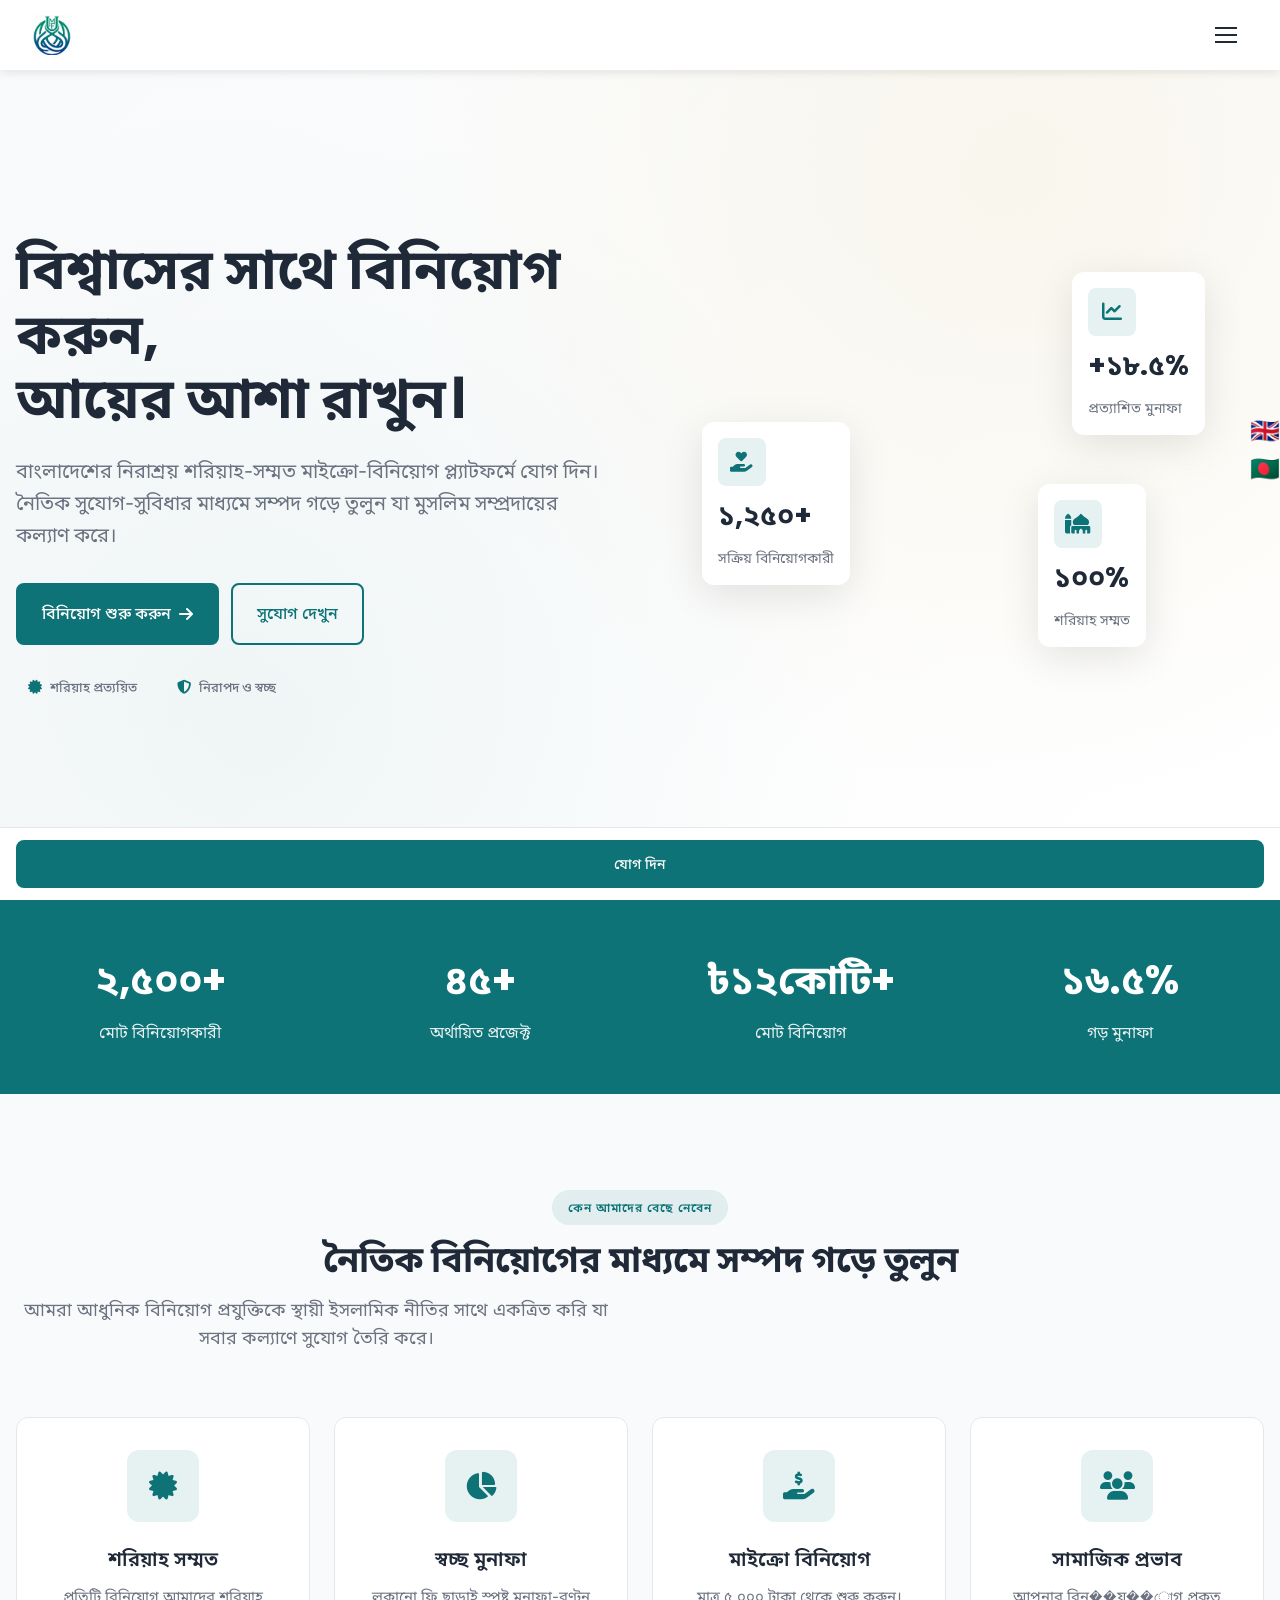
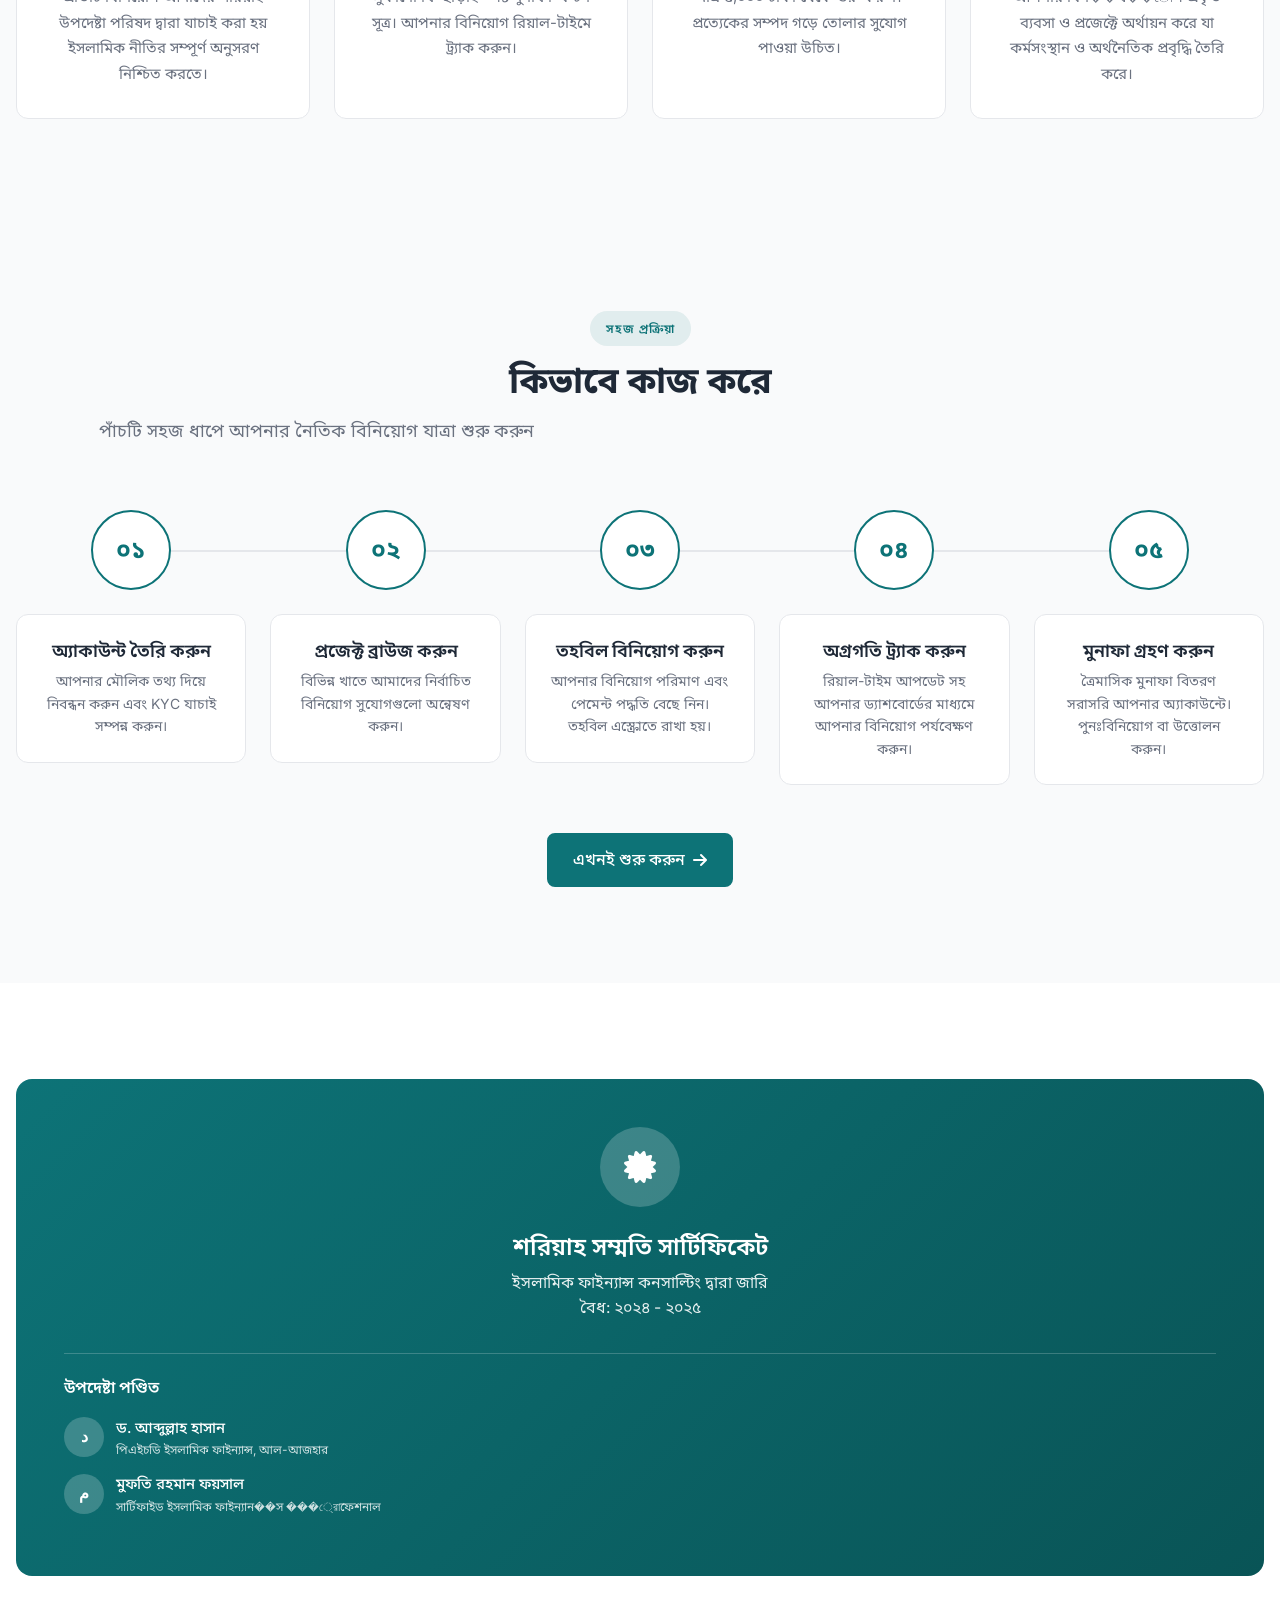
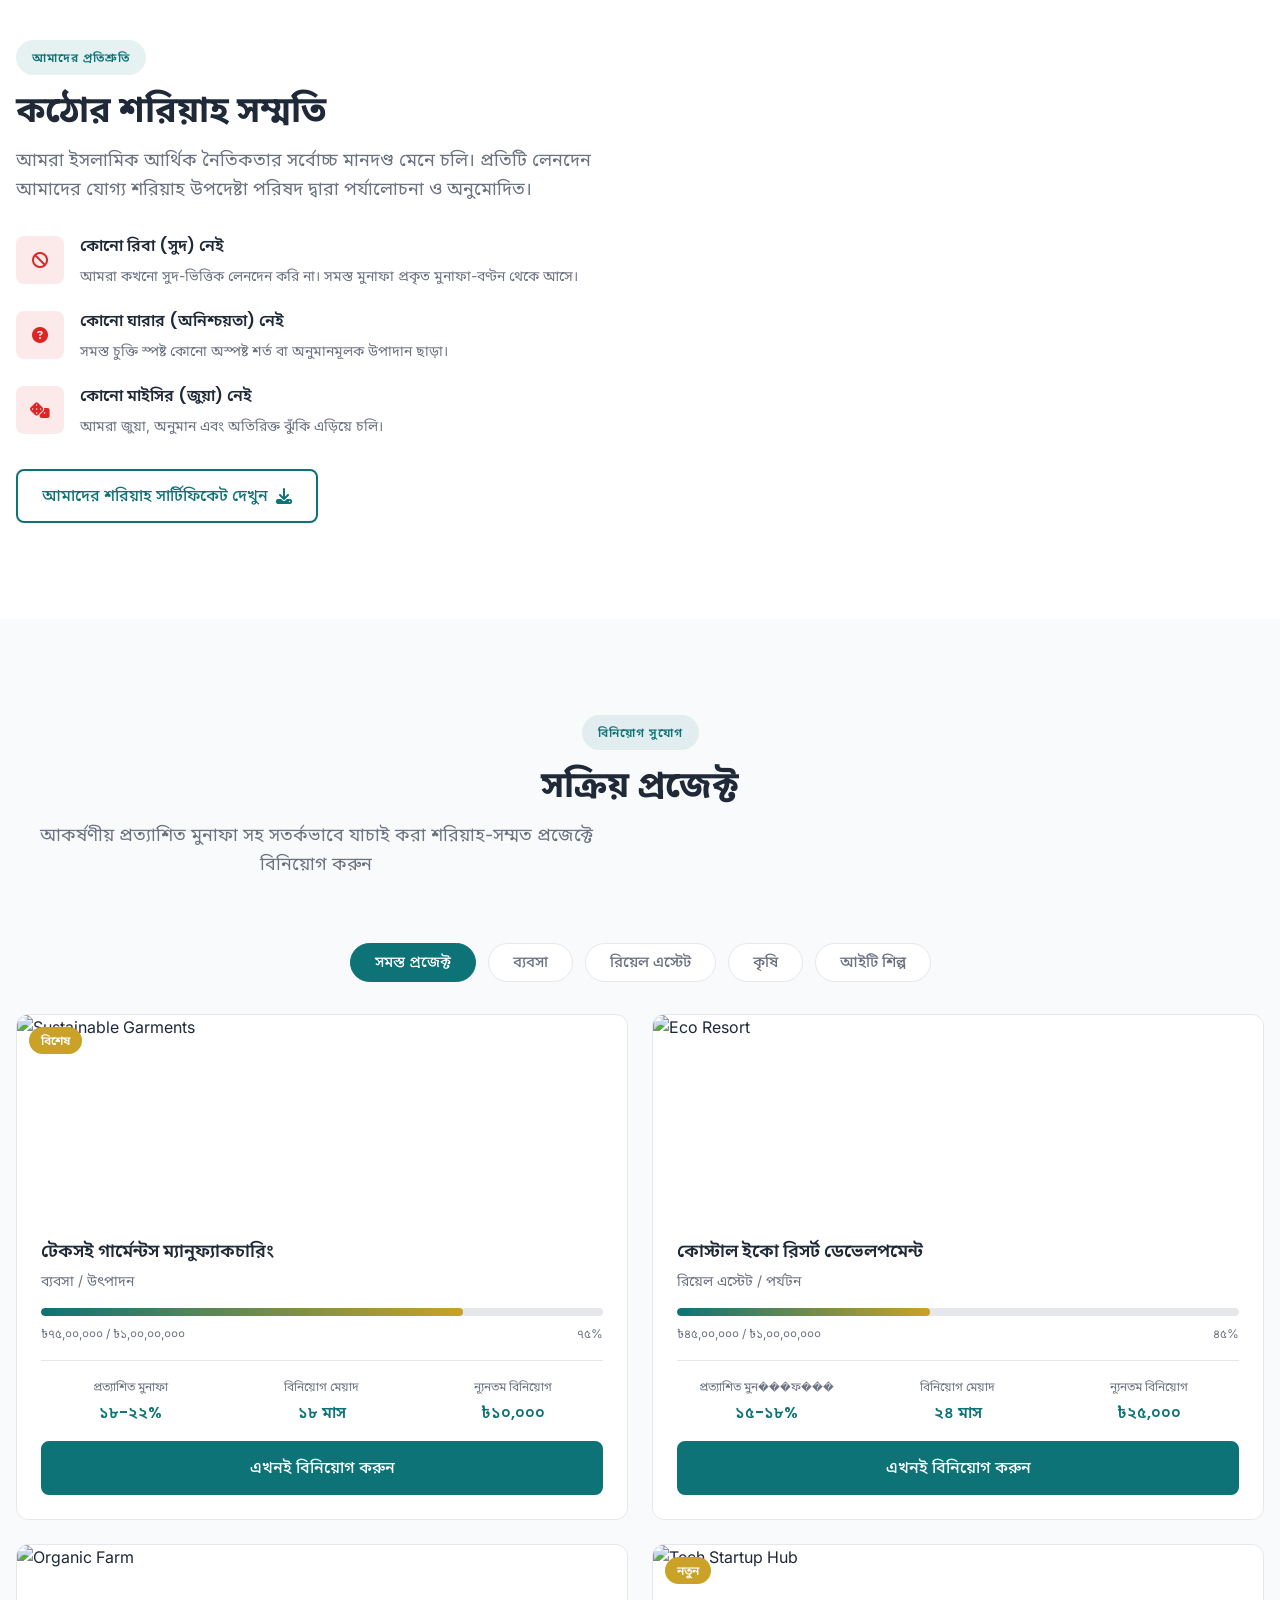
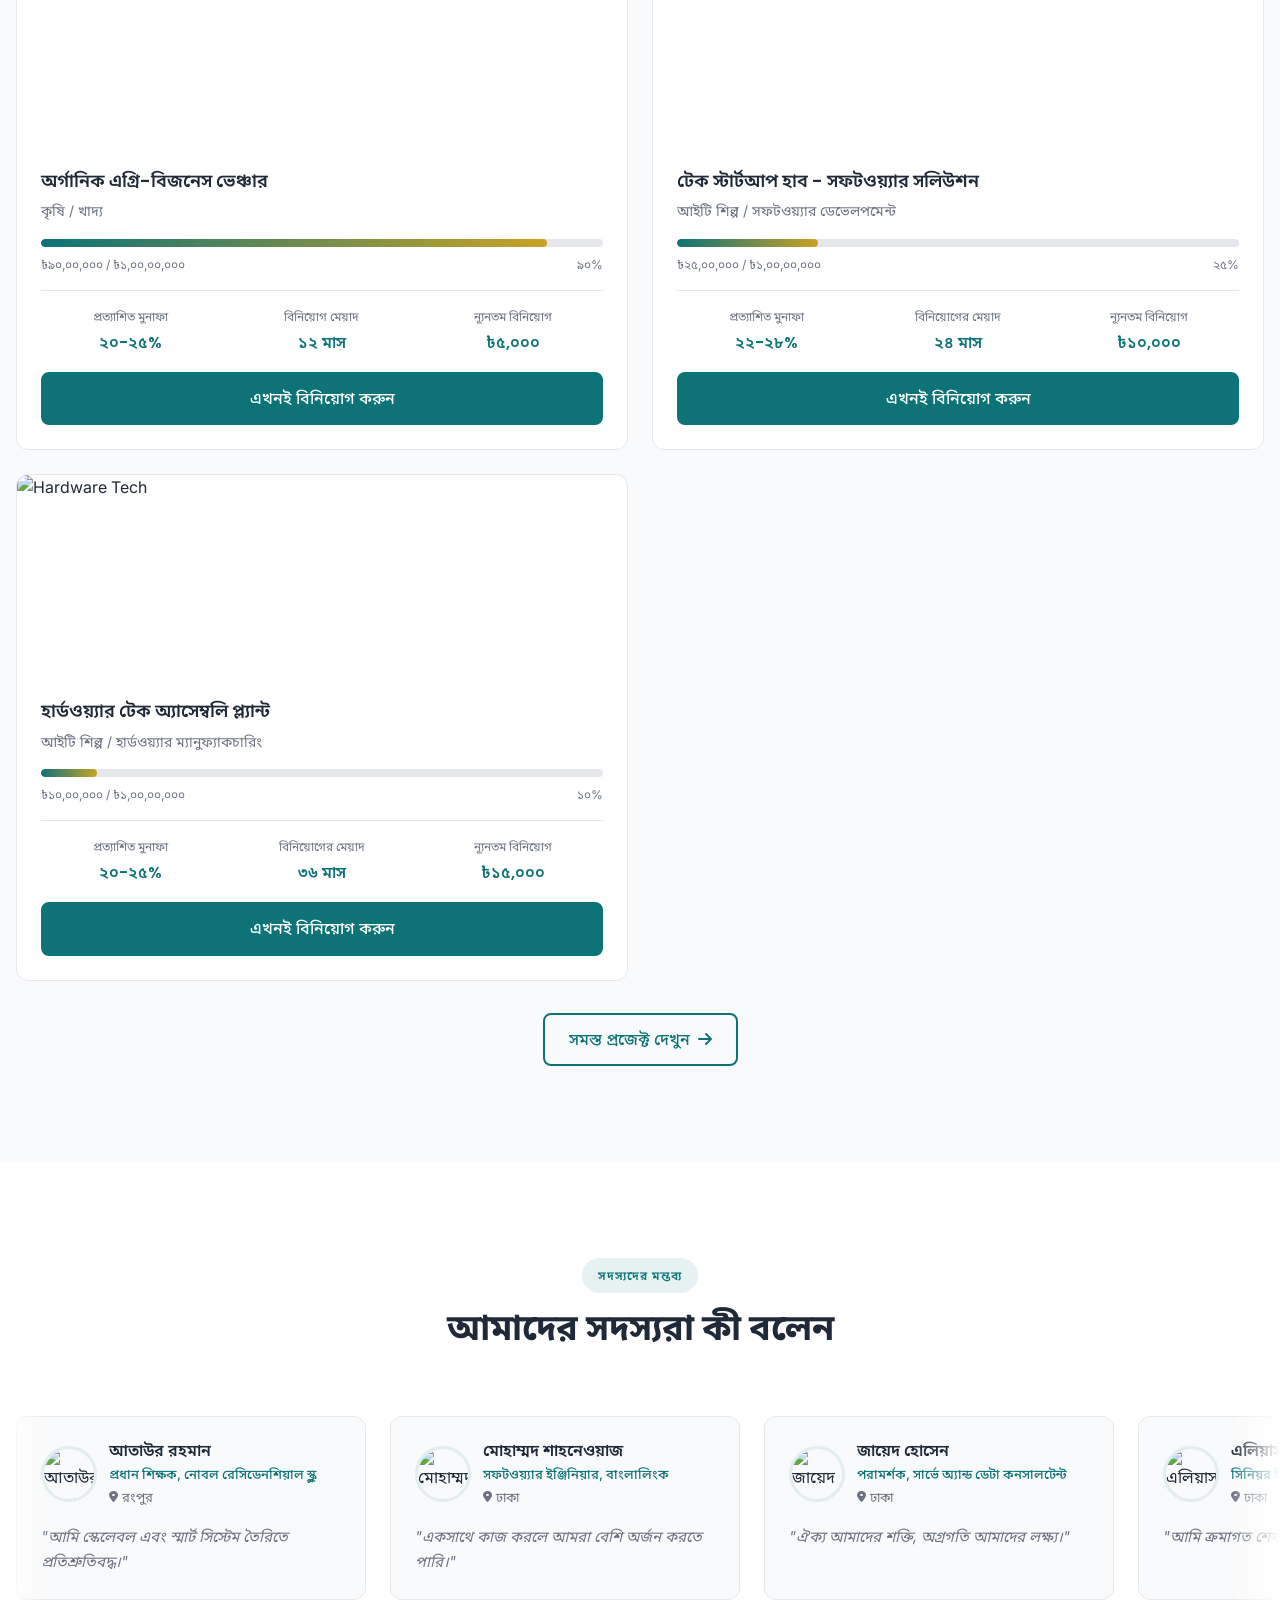
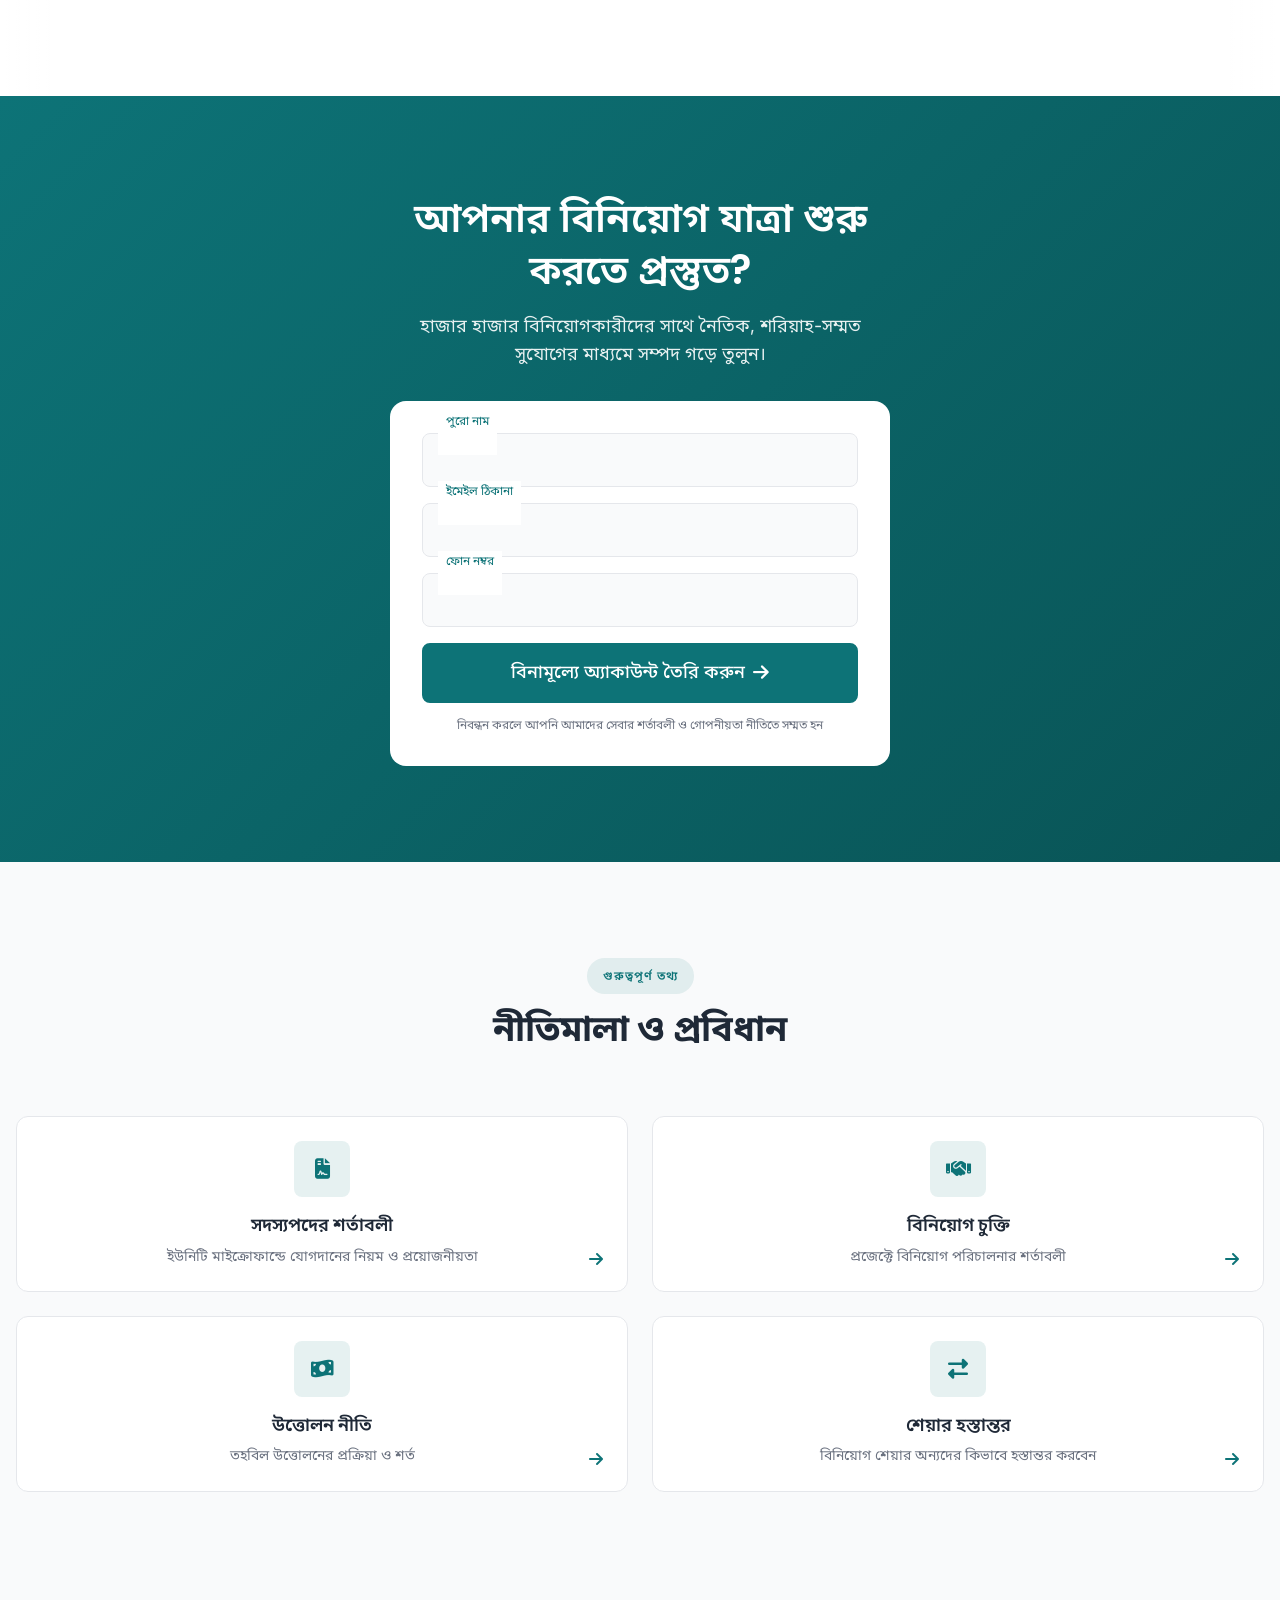
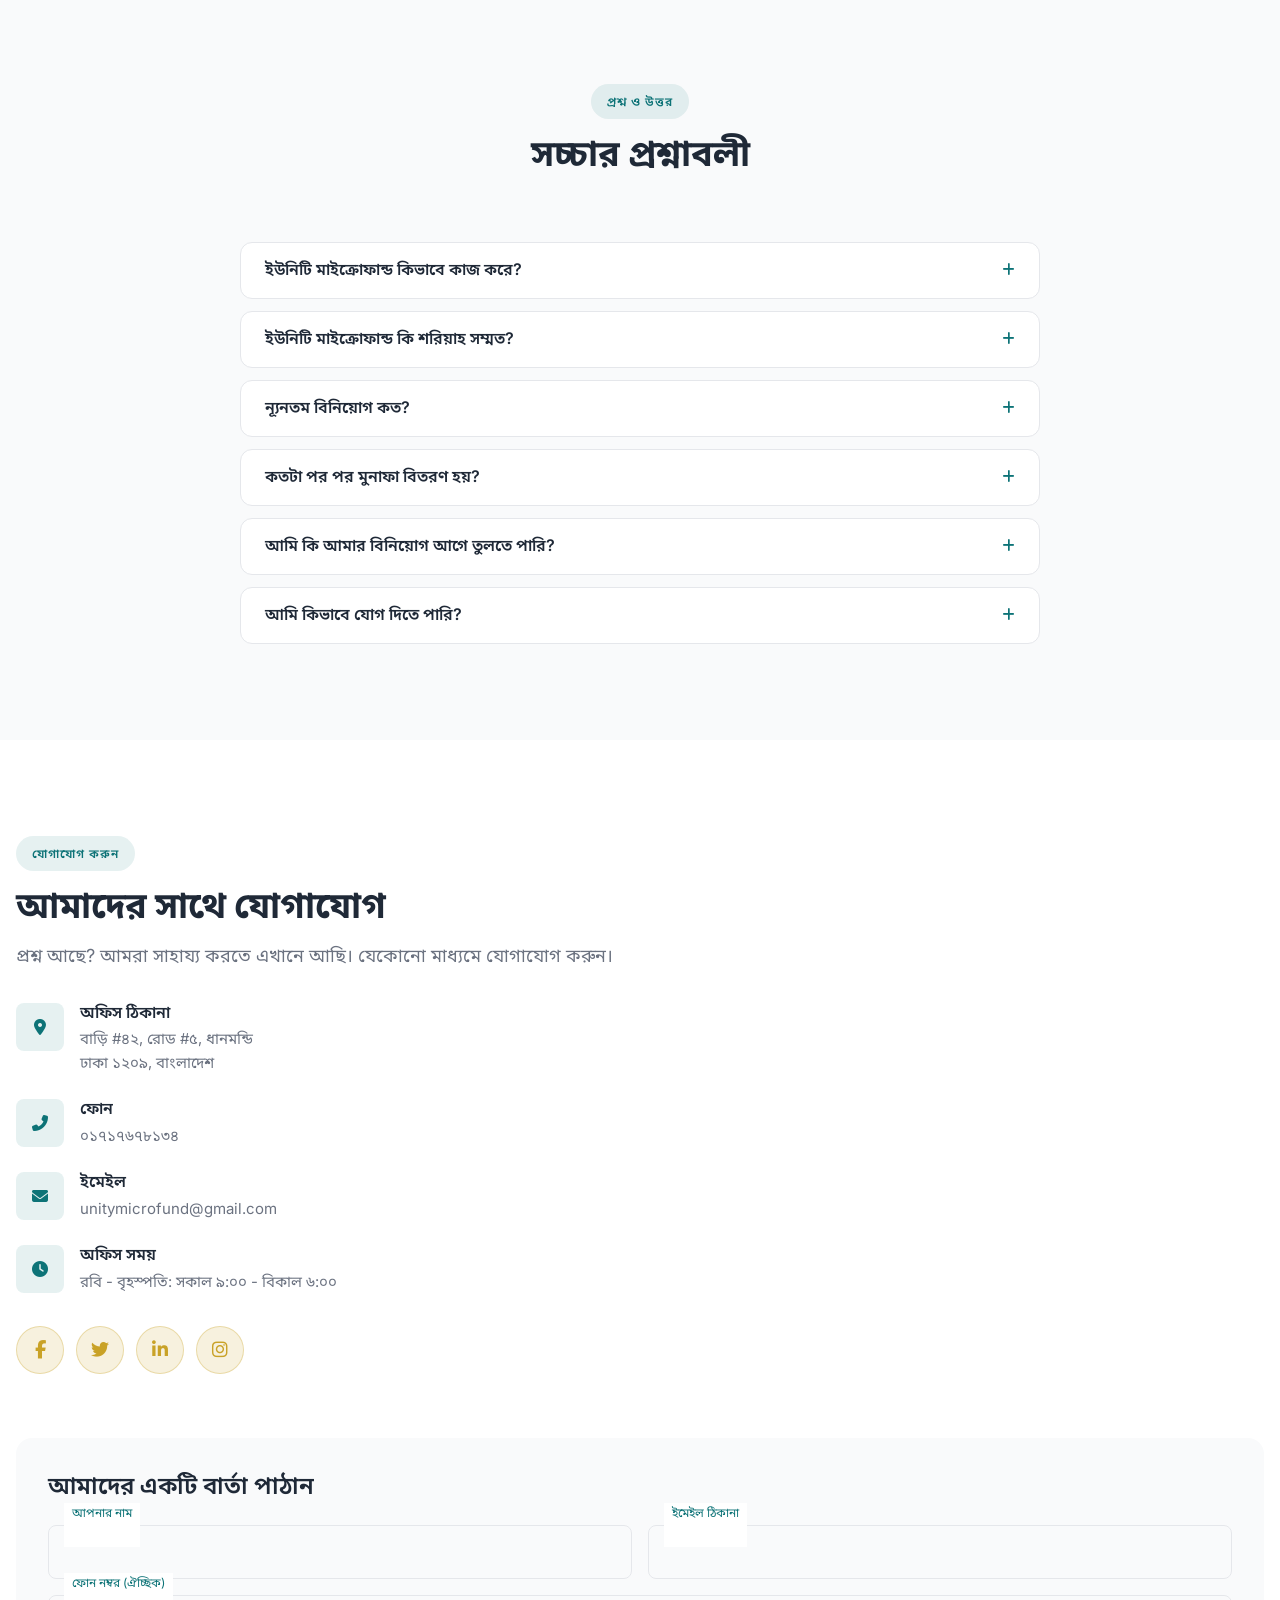
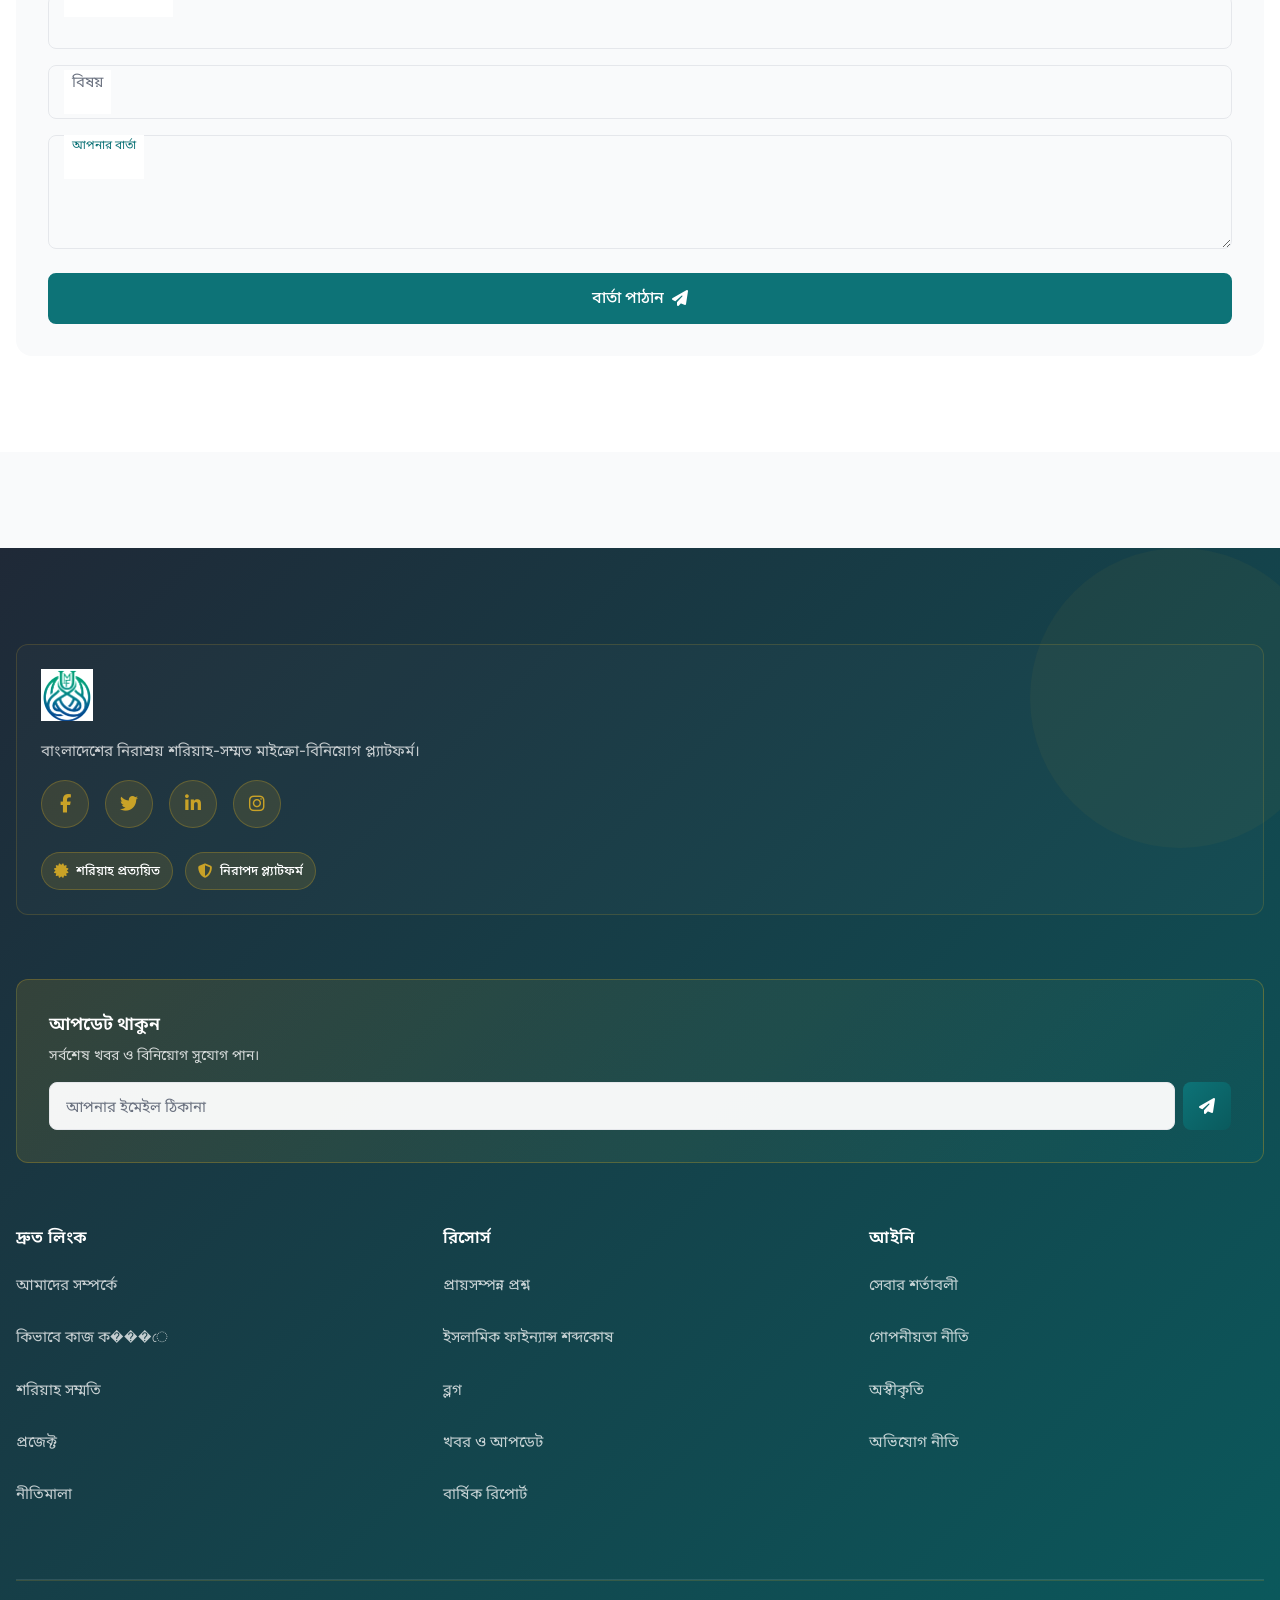
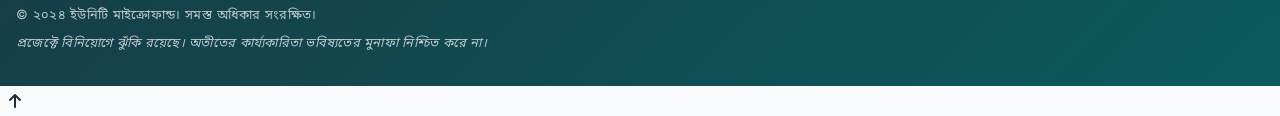
==== commit db79e9ad: "contact number and email set and slider in bangla version issue fixed" ====
--- a/index-bn.html
+++ b/index-bn.html
@@ -523,7 +523,7 @@
                 <span class="section-tag">সদস্যদের মন্তব্য</span>
                 <h2 class="section-title">আমাদের সদস্যরা কী বলেন</h2>
             </div>
-<div class="testimonials-slider" id="testimonialsSlider">
+            <div class="testimonials-slider" id="testimonialsSlider">
                 <div class="testimonial-card">
                     <div class="testimonial-header">
                         <img src="https://randomuser.me/api/portraits/men/32.jpg" alt="আতাউর রহমান" class="testimonial-avatar-img">
@@ -616,54 +616,6 @@
                 <div class="testimonial-card">
                     <div class="testimonial-header">
                         <img src="https://randomuser.me/api/portraits/men/62.jpg" alt="এলিয়াস হোসেন" class="testimonial-avatar-img">
-                        <div class="testimonial-info">
-                            <h4>এলিয়াস হোসেন</h4>
-                            <span class="testimonial-designation">সিনিয়র ইঞ্জিনিয়ার, মর্গান ইন্টারন্যাশনাল</span>
-                            <span class="testimonial-location"><i class="fas fa-map-marker-alt"></i> ঢাকা</span>
-                        </div>
-                    </div>
-                    <p class="testimonial-text">"আমি ক্রমাগত শেখা এবং উন্নতিতে বিশ্বাস করি।"</p>
-                </div>
-                <div class="testimonial-card">
-                    <div class="testimonial-header">
-                        <img src="https://randomuser.me/api/portraits/men/75.jpg" alt="জিয়াদ আলী" class="testimonial-avatar-img">
-                        <div class="testimonial-info">
-                            <h4>জিয়াদ আলী</h4>
-                            <span class="testimonial-designation">অপারেশন ইঞ্জিনিয়ার, লিডস কর্পোরেশন</span>
-                            <span class="testimonial-location"><i class="fas fa-map-marker-alt"></i> ঢাকা</span>
-                        </div>
-                    </div>
-                    <p class="testimonial-text">"জিয়াদ আলী থেকে পরীক্ষা।"</p>
-                </div>
-            </div>
-                    </div>
-                    <p class="testimonial-text">"আমি স্কেলেবল এবং স্মার্ট সিস্টেম তৈরিতে প্রতিশ্রুতিবদ্ধ।"</p>
-                </div>
-                <div class="testimonial-card">
-                    <div class="testimonial-header">
-                        <img src="https://randomuser.me/api/portraits/men/45.jpg" alt="মোহাম্মদ শাহনেওয়াজ" class="testimonial-avatar-img">
-                        <div class="testimonial-info">
-                            <h4>মোহাম্মদ শাহনেওয়াজ</h4>
-                            <span class="testimonial-designation">সফটওয়্যার ইঞ্জিনিয়ার, বাংলালিংক</span>
-                            <span class="testimonial-location"><i class="fas fa-map-marker-alt"></i> ঢাকা</span>
-                        </div>
-                    </div>
-                    <p class="testimonial-text">"একসাথে কাজ করলে আমরা বেশি অর্জন করতে পারি।"</p>
-                </div>
-                <div class="testimonial-card">
-                    <div class="testimonial-header">
-                        <img src="https://randomuser.me/api/portraits/men/52.jpg" alt="জায়েদ হোসেন" class="testimonial-avatar-img">
-                        <div class="testimonial-info">
-                            <h4>জায়েদ হোসেন</h4>
-                            <span class="testimonial-designation">পরামর্শক, সার্ভে অ্যান্ড ডেটা কনসালটেন্ট</span>
-                            <span class="testimonial-location"><i class="fas fa-map-marker-alt"></i> ঢাকা</span>
-                        </div>
-                    </div>
-                    <p class="testimonial-text">"ঐক্য আমাদের শক্তি, অগ্রগতি আমাদের লক্ষ্য।"</p>
-                </div>
-                <div class="testimonial-card">
-                    <div class="testimonial-header">
-                        <img src="https://randomuser.me/api/portraits/men/62.jpg" alt="এলিয��াস হোসেন" class="testimonial-avatar-img">
                         <div class="testimonial-info">
                             <h4>এলিয়াস হোসেন</h4>
                             <span class="testimonial-designation">সিনিয়র ইঞ্জিনিয়ার, মর্গান ইন্টারন্যাশনাল</span>
@@ -840,14 +792,14 @@
                             <div class="method-icon"><i class="fas fa-phone-alt"></i></div>
                             <div class="method-details">
                                 <h4>ফোন</h4>
-                                <p>+৮৮০ ১২৩৪ ৫৬৭ ৮৯০</p>
+                                <p>০১৭১৭৬৭৮১৩৪</p>
                             </div>
                         </div>
                         <div class="contact-method">
                             <div class="method-icon"><i class="fas fa-envelope"></i></div>
                             <div class="method-details">
                                 <h4>ইমেইল</h4>
-                                <p>info@unitymicrofund.com</p>
+                                <p>unitymicrofund@gmail.com</p>
                             </div>
                         </div>
                         <div class="contact-method">
--- a/css/style.css
+++ b/css/style.css
@@ -1329,6 +1329,7 @@
     padding: var(--space-9) 0;
     background: var(--surface);
     overflow: hidden;
+    position: relative;
 }
 
 .testimonials-slider {
@@ -1336,6 +1337,27 @@
     gap: var(--space-5);
     animation: slider 40s linear infinite;
     width: max-content;
+}
+
+.testimonials::before,
+.testimonials::after {
+    content: "";
+    position: absolute;
+    top: 0;
+    width: 50px;
+    height: 100%;
+    z-index: 2;
+    pointer-events: none;
+}
+
+.testimonials::before {
+    left: 0;
+    background: linear-gradient(to right, var(--surface), transparent);
+}
+
+.testimonials::after {
+    right: 0;
+    background: linear-gradient(to left, var(--surface), transparent);
 }
 
 .testimonials-slider:hover {
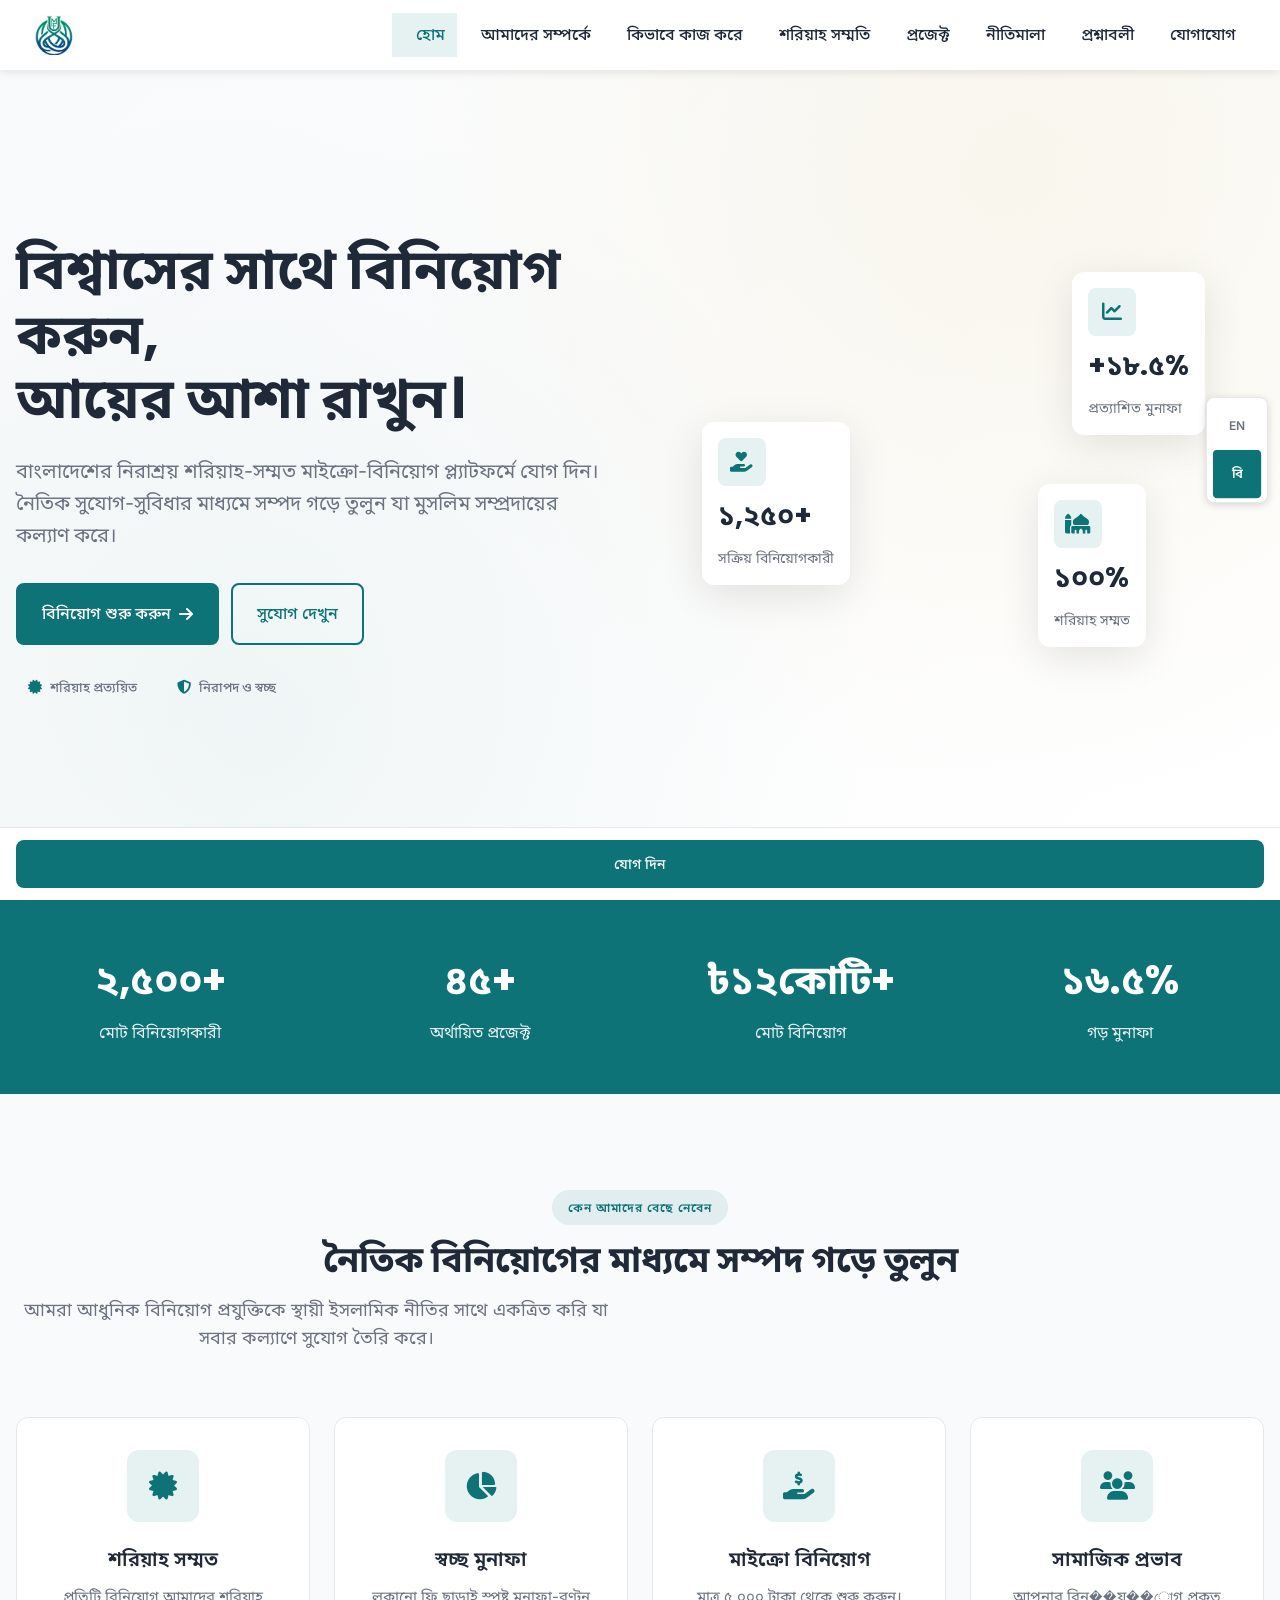
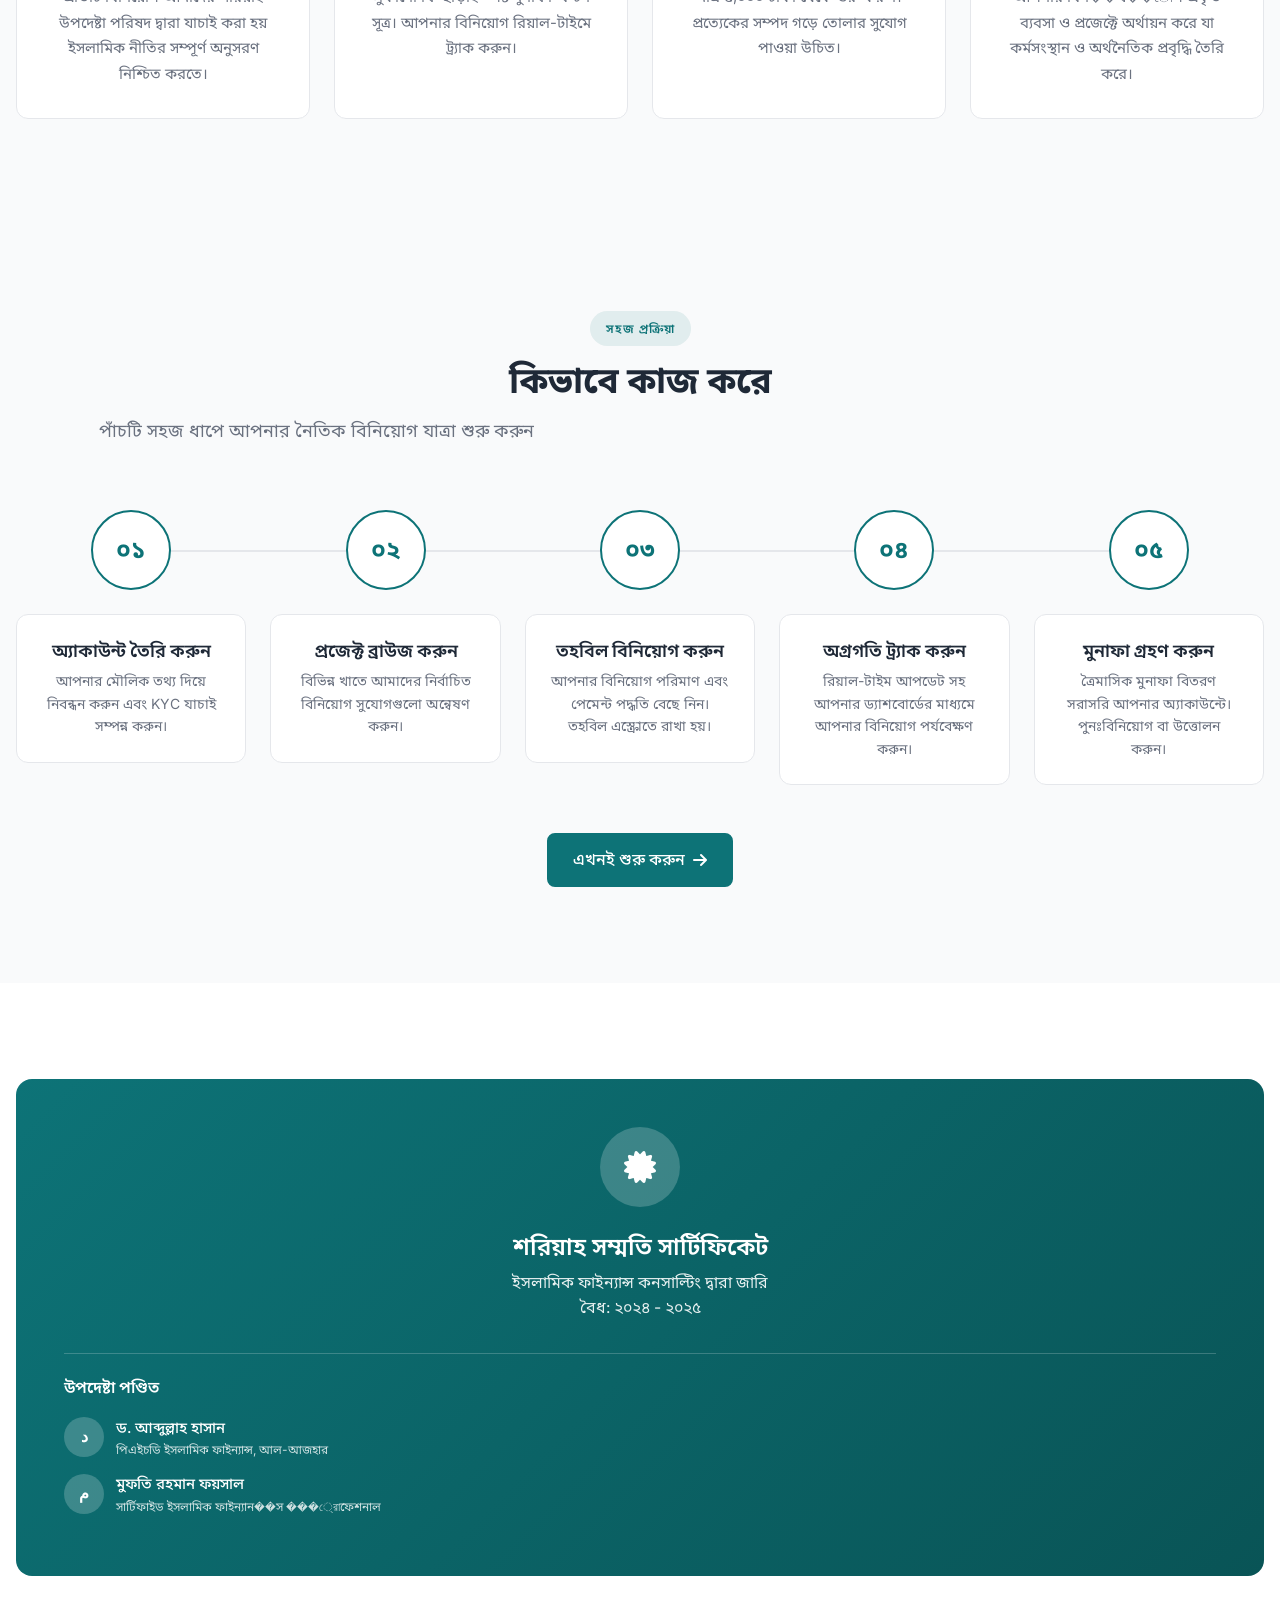
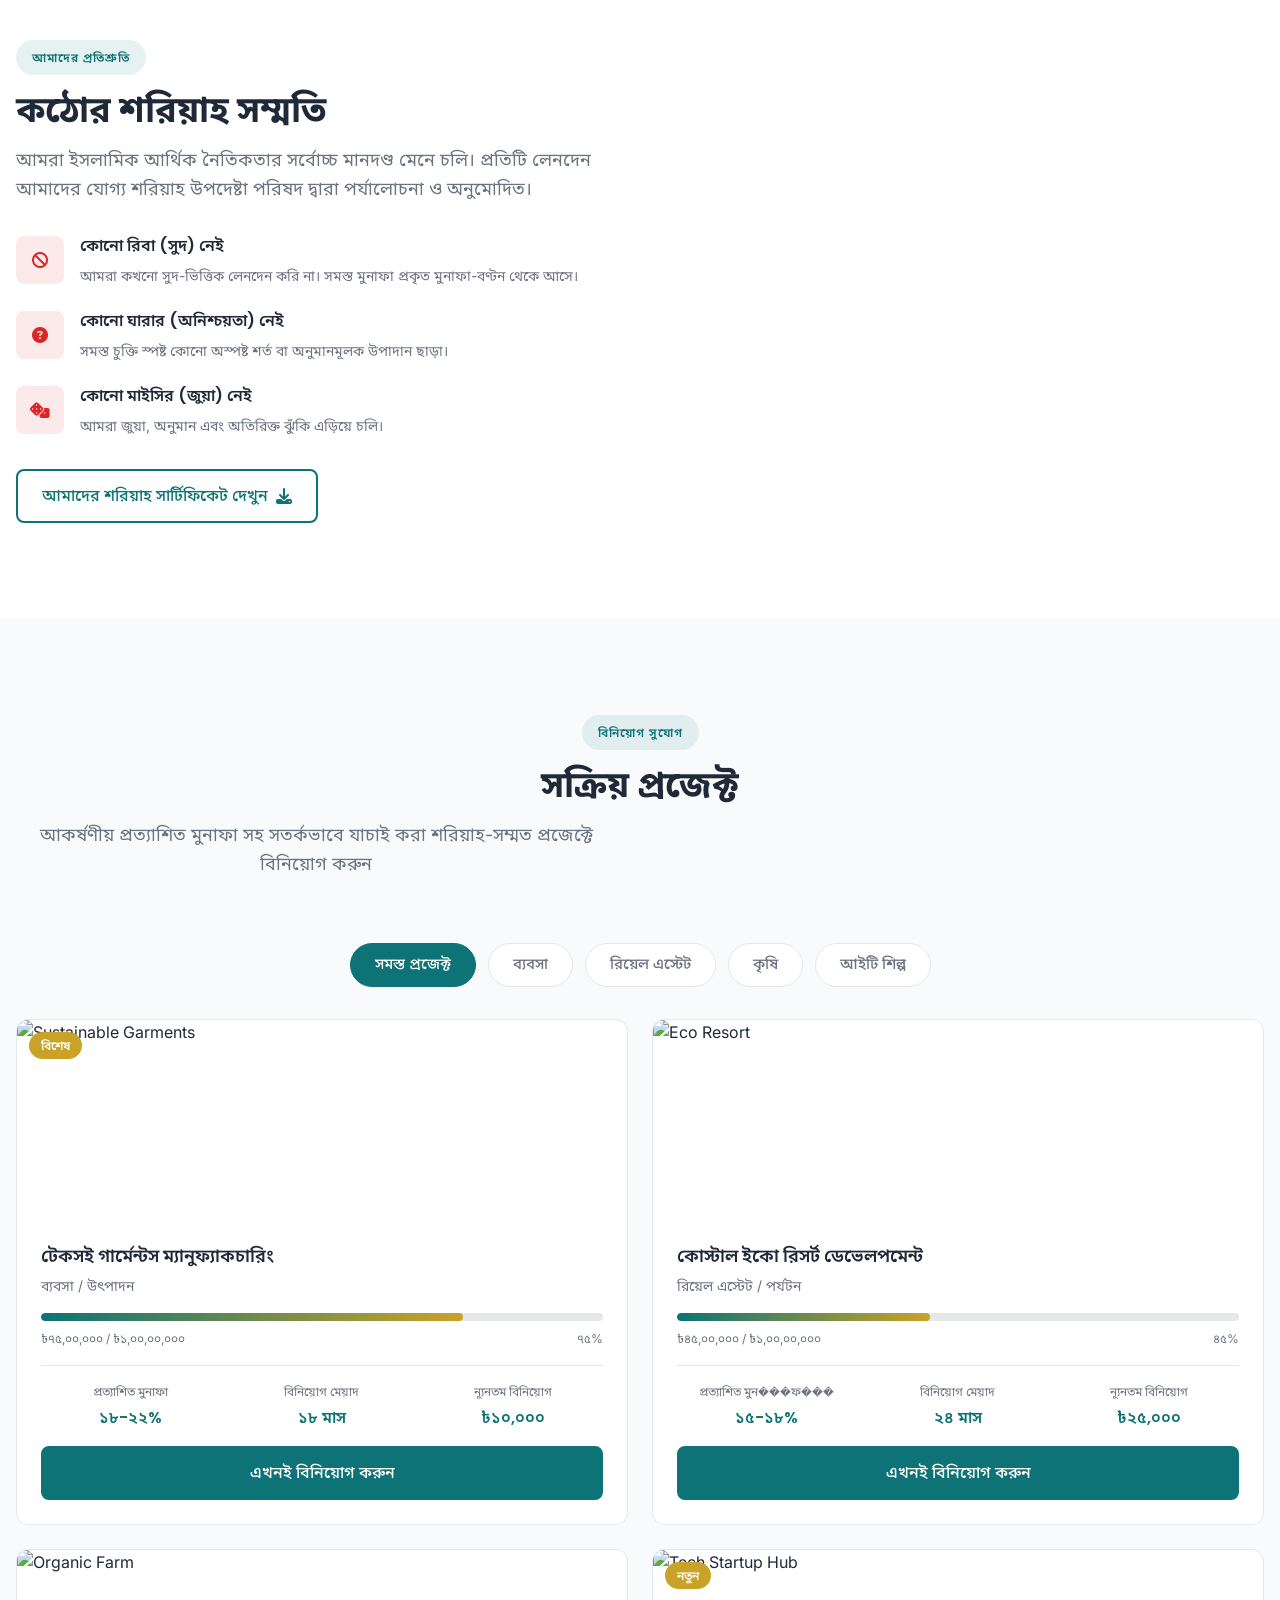
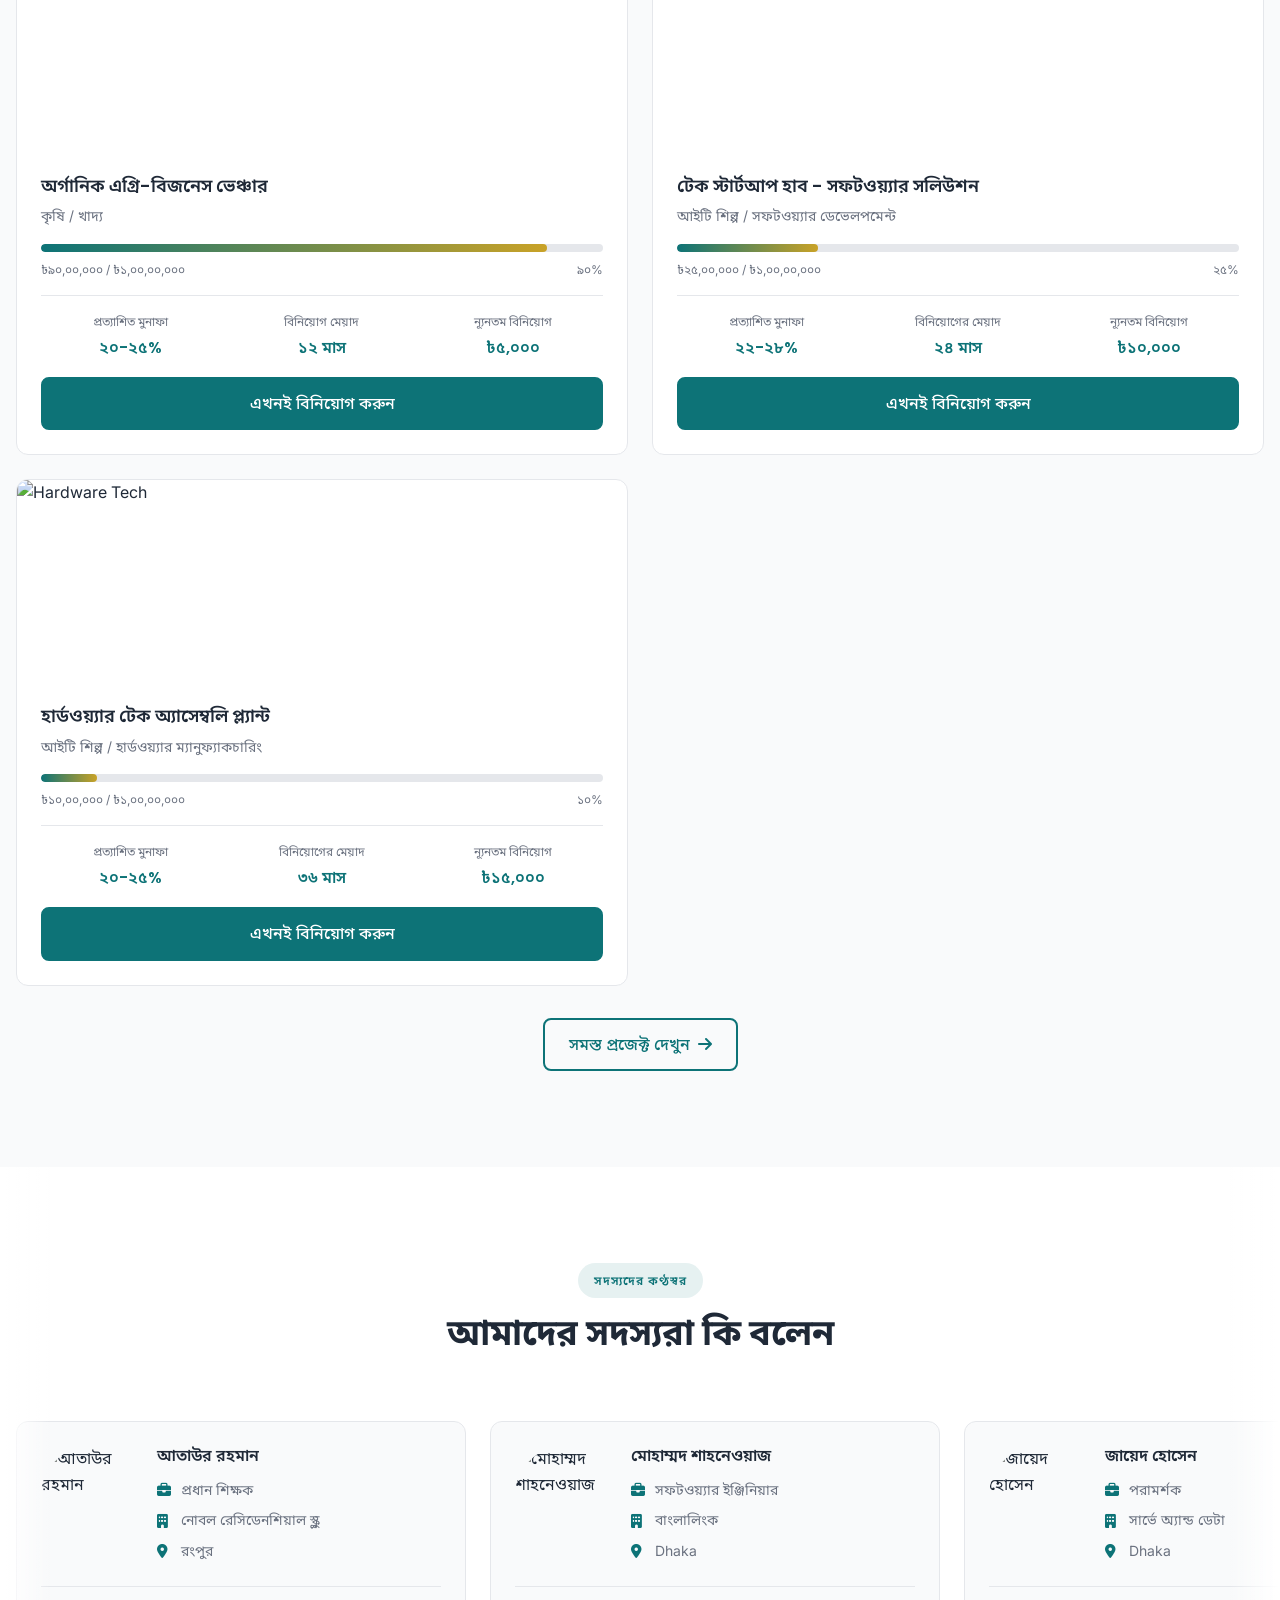
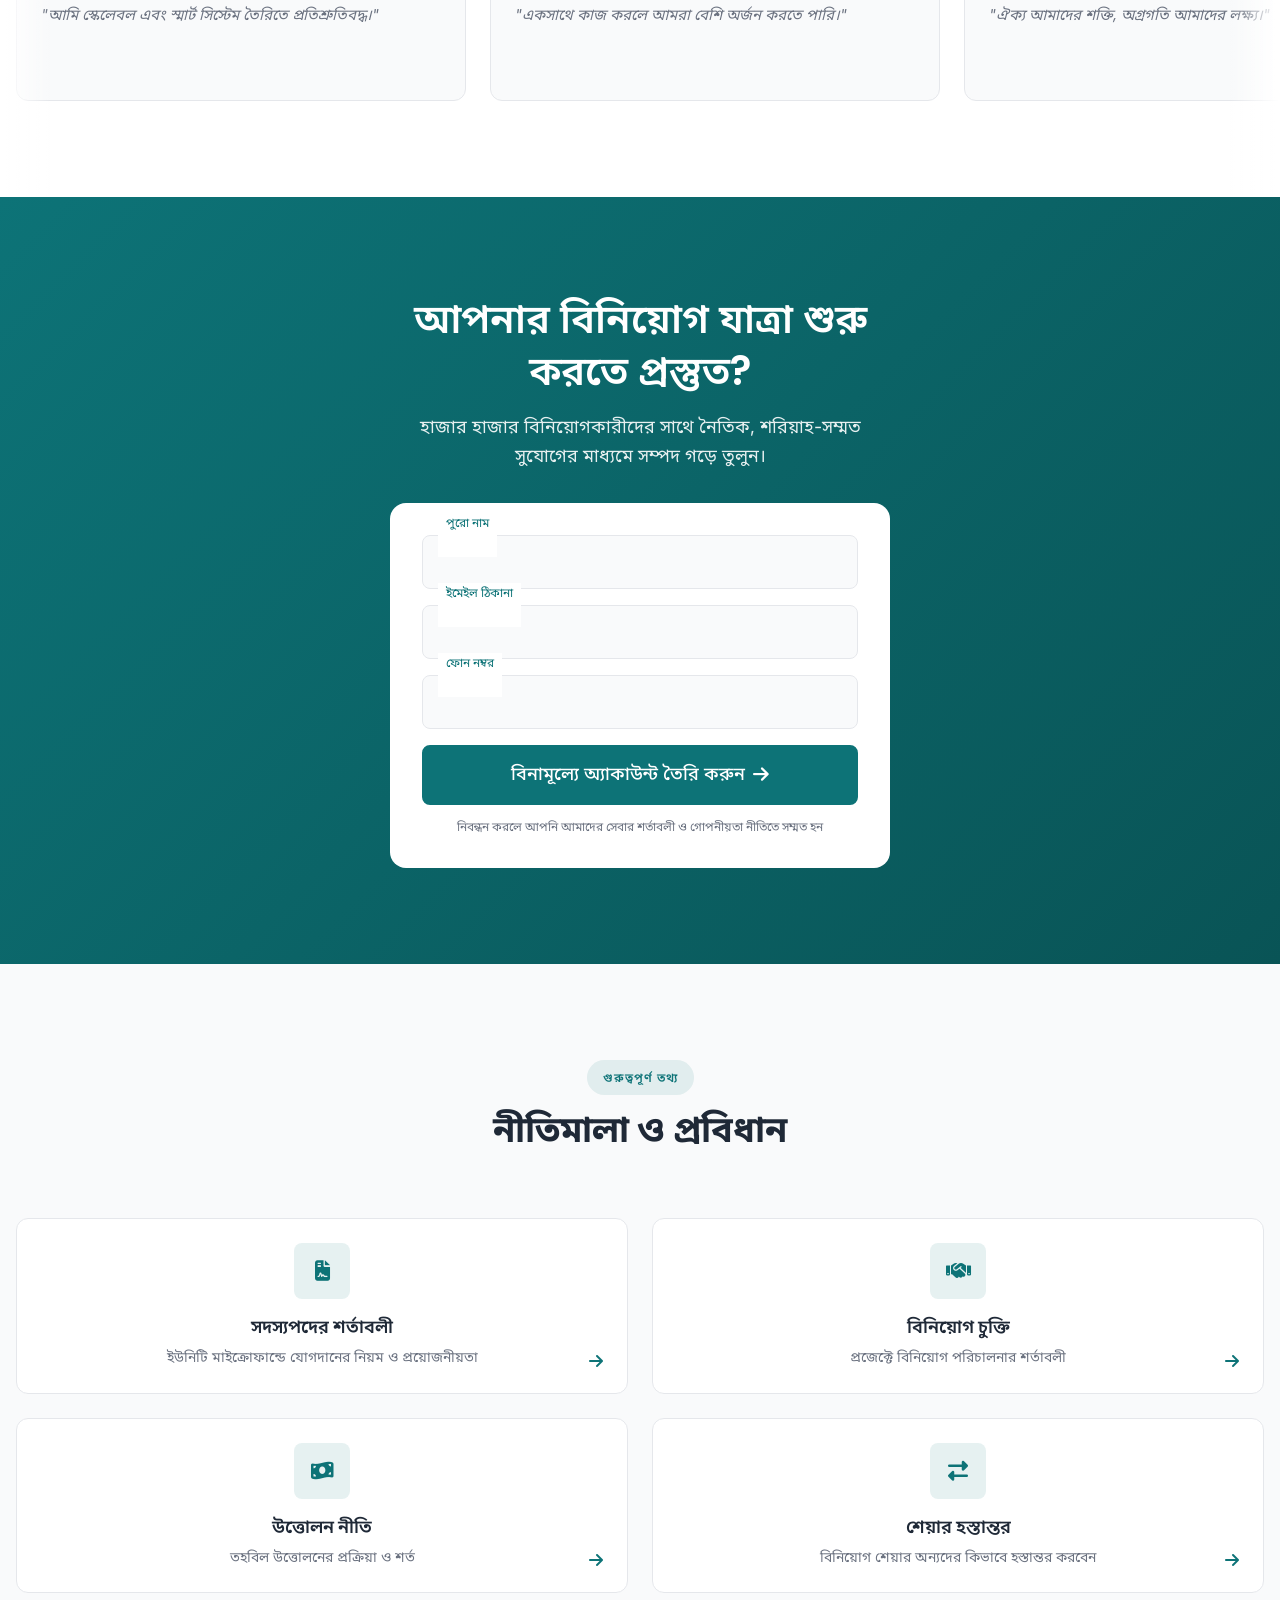
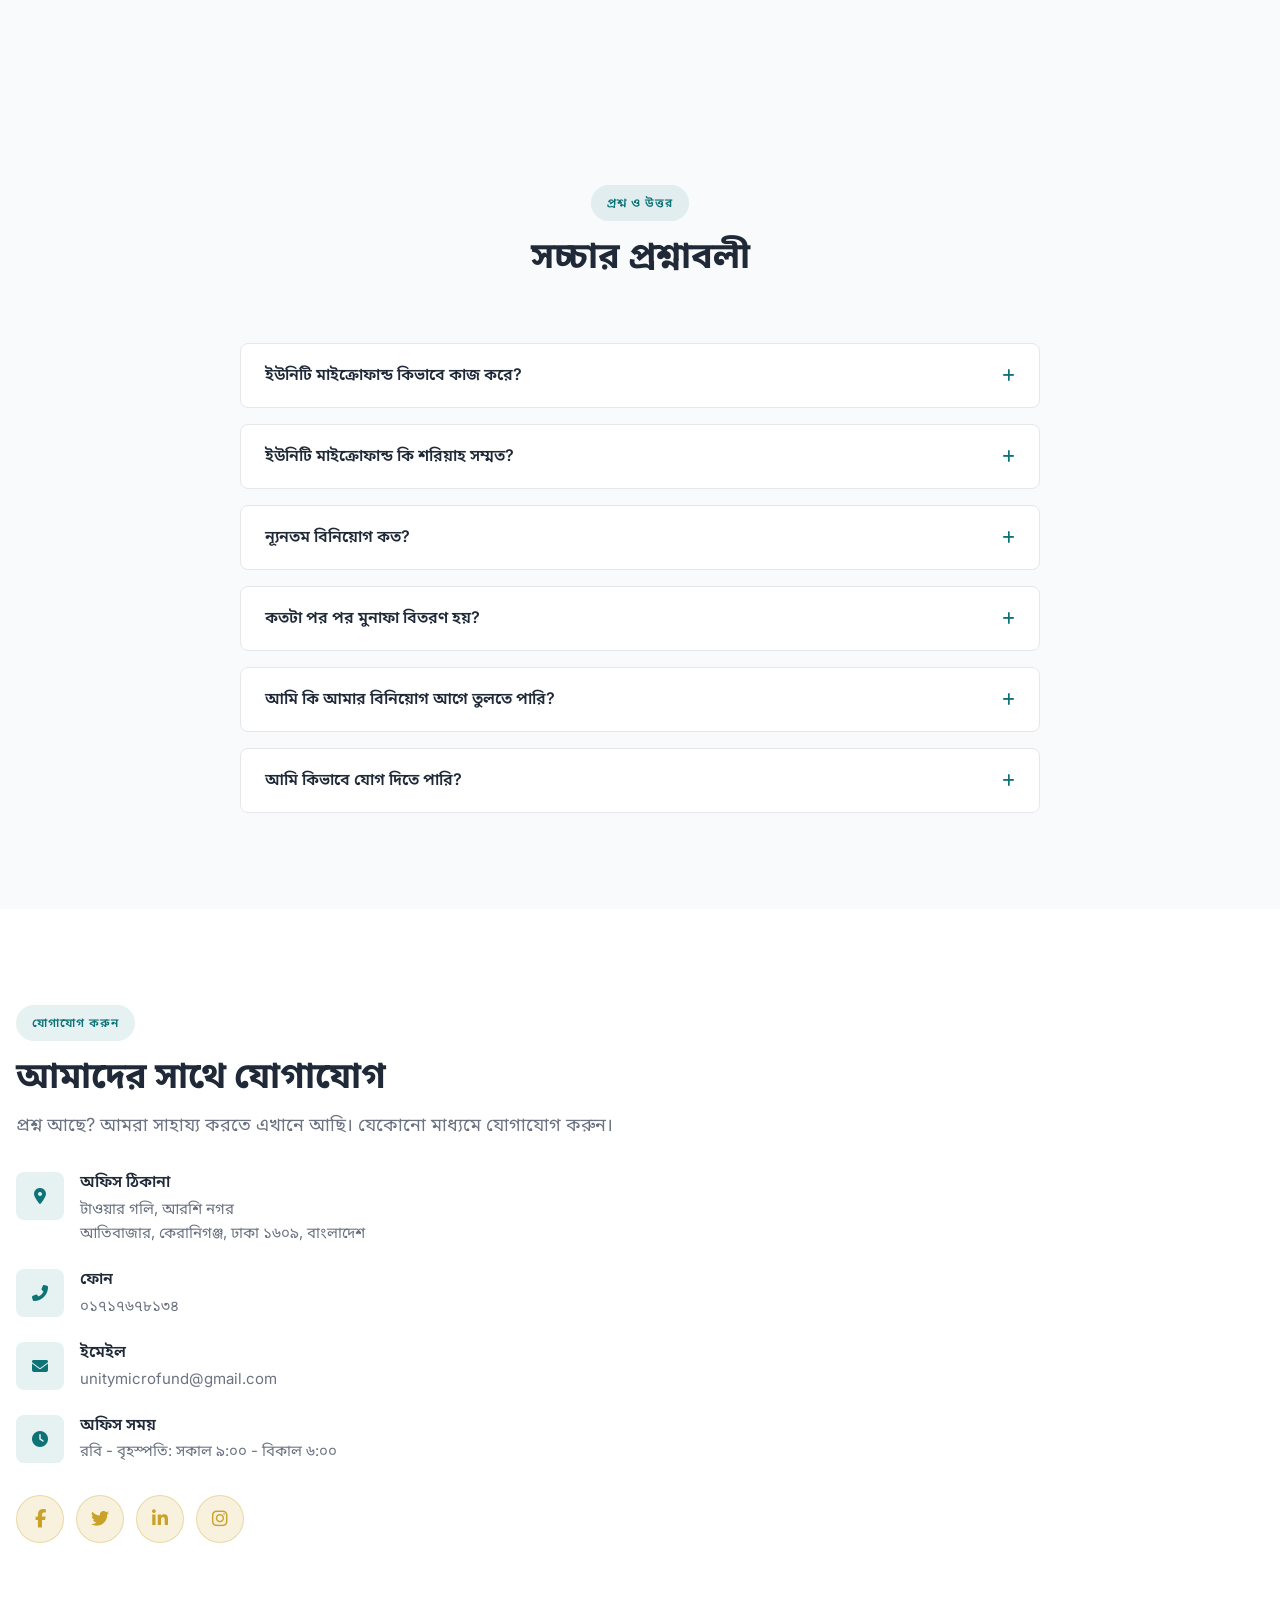
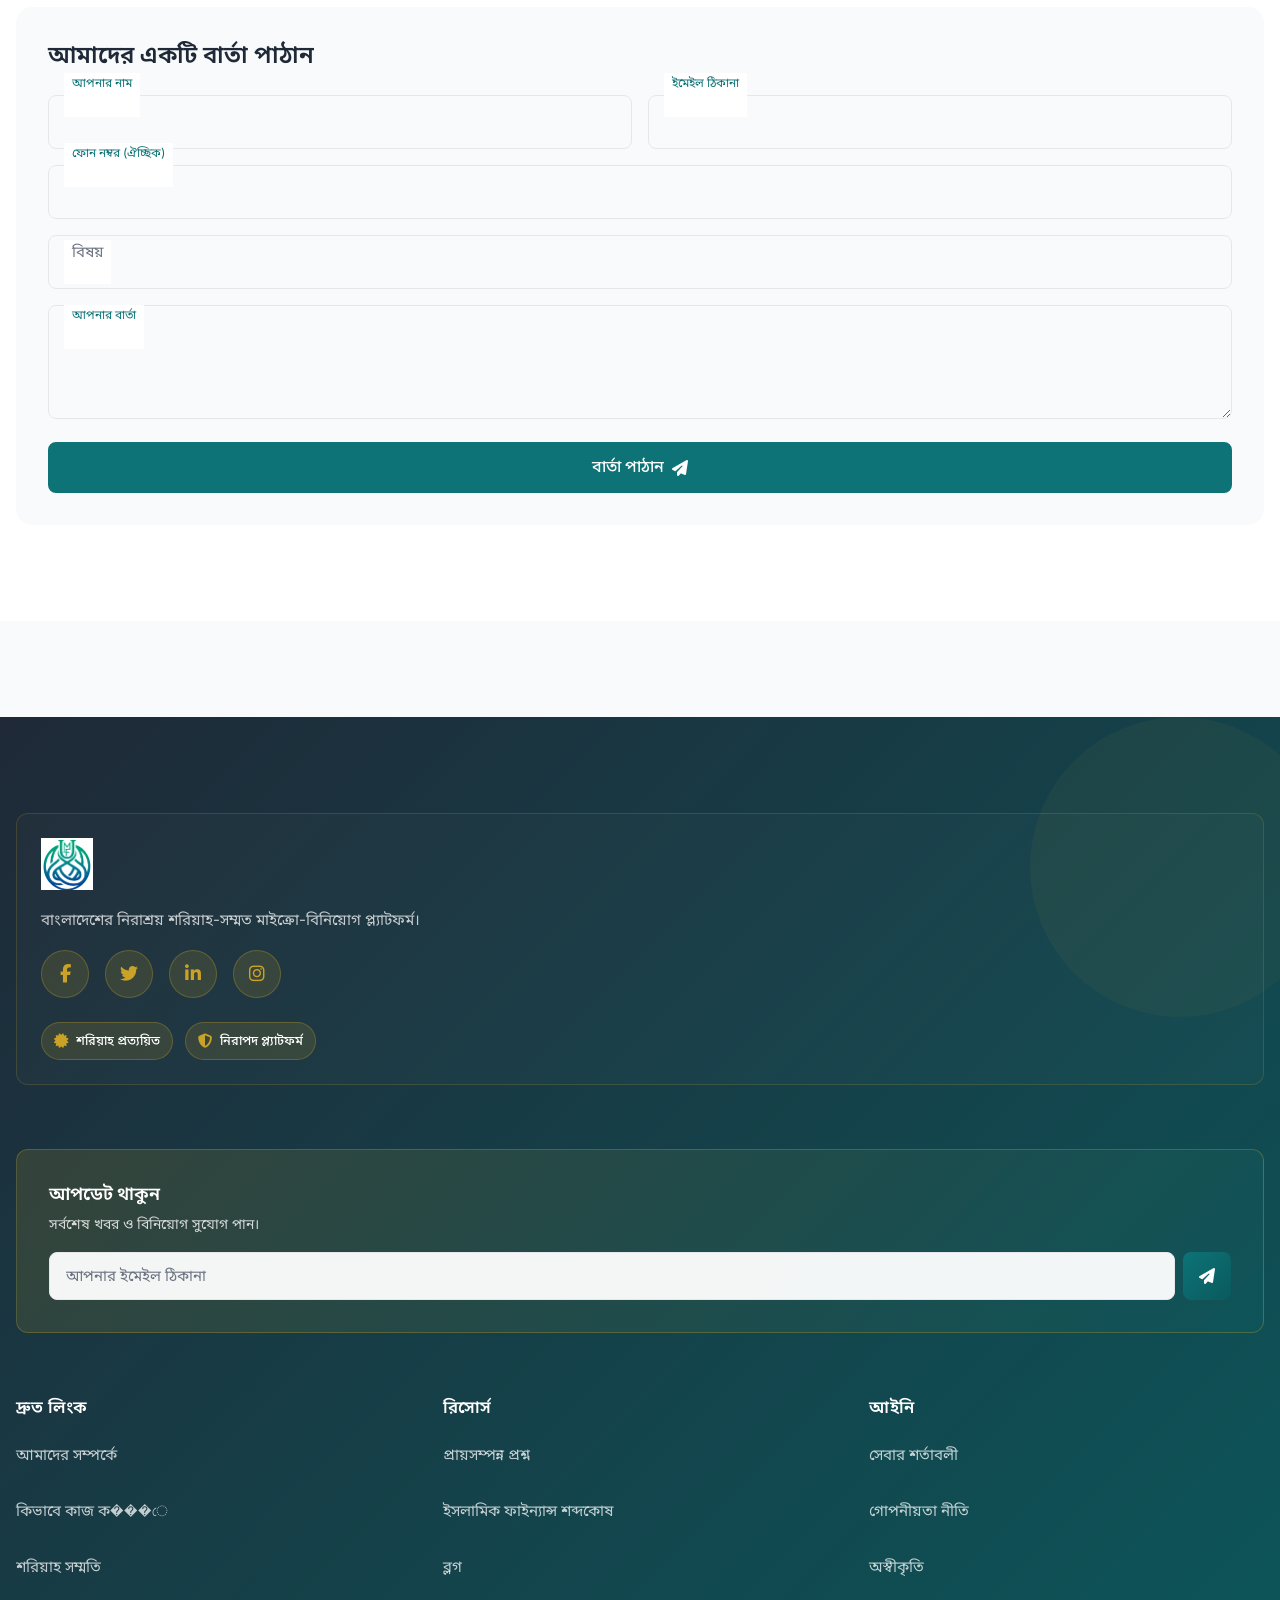
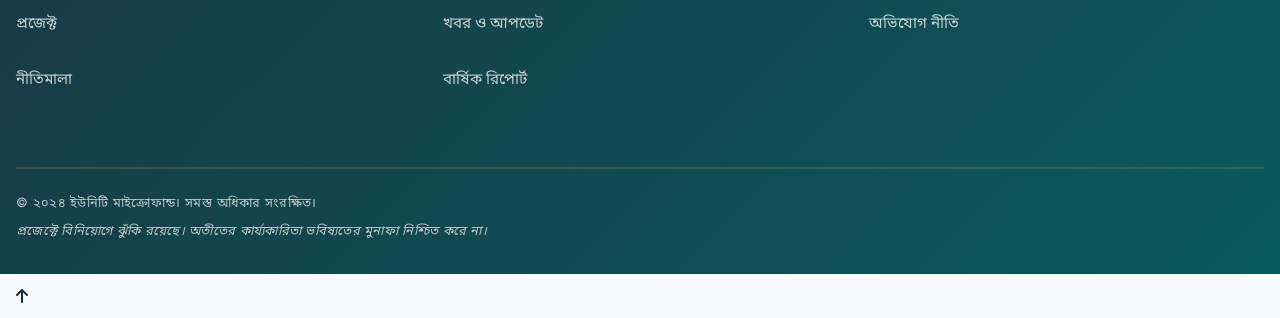
==== commit fd20f3aa: "'slidermodified'" ====
--- a/index-bn.html
+++ b/index-bn.html
@@ -1,1114 +1,1557 @@
-<!DOCTYPE html>
+<!doctype html>
 <html lang="bn">
-<head>
-    <meta charset="UTF-8">
-    <meta name="viewport" content="width=device-width, initial-scale=1.0, maximum-scale=5.0, user-scalable=yes">
-    <meta name="format-detection" content="telephone=yes">
-    <meta name="mobile-web-app-capable" content="yes">
-    <meta name="apple-mobile-web-app-capable" content="yes">
-    <meta name="apple-mobile-web-app-status-bar-style" content="default">
-    <meta name="theme-color" content="#0D7377">
-    <meta name="description" content="ইউনিটি মাইক্রোফান্ড - বাংলাদেশের নিরাশ্রয় শরিয়াহ-সম্মত মাইক্রো-বিনিয়োগ প্ল্যাটফর্ম। নৈতিক হালাল বিনিয়োগের মাধ্যমে সম্পদ গড়ে তুলুন।">
-    <title>ইউনিটি মাইক্রোফান্ড - শরিয়াহ সম্মত মাইক্রো বিনিয়োগ প্ল্যাটফর্ম</title>
-    <link rel="alternate" hreflang="bn" href="index-bn.html">
-    <link rel="alternate" hreflang="en" href="index.html">
-    <link rel="preconnect" href="https://fonts.googleapis.com">
-    <link rel="preconnect" href="https://fonts.gstatic.com" crossorigin>
-    <link href="https://fonts.googleapis.com/css2?family=Inter:wght@400;500;600&family=Poppins:wght@500;600;700&family=Noto+Sans+Bengali:wght@400;500;600;700&display=swap" rel="stylesheet">
-    <link rel="stylesheet" href="https://cdnjs.cloudflare.com/ajax/libs/font-awesome/6.4.0/css/all.min.css">
-    <link rel="stylesheet" href="css/style.css">
-</head>
-<body>
+  <head>
+    <meta charset="UTF-8" />
+    <meta
+      name="viewport"
+      content="width=device-width, initial-scale=1.0, maximum-scale=5.0, user-scalable=yes"
+    />
+    <meta name="format-detection" content="telephone=yes" />
+    <meta name="mobile-web-app-capable" content="yes" />
+    <meta name="apple-mobile-web-app-capable" content="yes" />
+    <meta name="apple-mobile-web-app-status-bar-style" content="default" />
+    <meta name="theme-color" content="#0D7377" />
+    <meta
+      name="description"
+      content="ইউনিটি মাইক্রোফান্ড - বাংলাদেশের নিরাশ্রয় শরিয়াহ-সম্মত মাইক্রো-বিনিয়োগ প্ল্যাটফর্ম। নৈতিক হালাল বিনিয়োগের মাধ্যমে সম্পদ গড়ে তুলুন।"
+    />
+    <title>
+      ইউনিটি মাইক্রোফান্ড - শরিয়াহ সম্মত মাইক্রো বিনিয়োগ প্ল্যাটফর্ম
+    </title>
+    <link rel="alternate" hreflang="bn" href="index-bn.html" />
+    <link rel="alternate" hreflang="en" href="index.html" />
+    <link rel="preconnect" href="https://fonts.googleapis.com" />
+    <link rel="preconnect" href="https://fonts.gstatic.com" crossorigin />
+    <link
+      href="https://fonts.googleapis.com/css2?family=Inter:wght@400;500;600&family=Poppins:wght@500;600;700&family=Noto+Sans+Bengali:wght@400;500;600;700&display=swap"
+      rel="stylesheet"
+    />
+    <link
+      rel="stylesheet"
+      href="https://cdnjs.cloudflare.com/ajax/libs/font-awesome/6.4.0/css/all.min.css"
+    />
+    <link rel="stylesheet" href="css/style.css" />
+  </head>
+  <body>
     <!-- Language Switcher - Fixed Right Side -->
-    <div class="language-switcher">
-        <a href="index.html" class="lang-btn" title="English" onclick="saveScrollPosition()">🇬🇧</a>
-        <a href="index-bn.html" class="lang-btn active" title="বাংলা" onclick="saveScrollPosition()">🇧🇩</a>
+    <div class="lang-switcher">
+      <a href="index.html" class="lang-btn" onclick="saveScrollPosition()"
+        >EN</a
+      >
+      <a
+        href="index-bn.html"
+        class="lang-btn active"
+        onclick="saveScrollPosition()"
+        >বি</a
+      >
     </div>
 
     <script>
-        function saveScrollPosition() {
-            sessionStorage.setItem('scrollPosition', window.scrollY);
+      function saveScrollPosition() {
+        sessionStorage.setItem("scrollPosition", window.scrollY);
+      }
+
+      function restoreScrollPosition() {
+        const savedPosition = sessionStorage.getItem("scrollPosition");
+        if (savedPosition) {
+          setTimeout(function () {
+            window.scrollTo(0, parseInt(savedPosition));
+            sessionStorage.removeItem("scrollPosition");
+          }, 100);
         }
-        window.addEventListener('load', function() {
-            const savedPosition = sessionStorage.getItem('scrollPosition');
-            if (savedPosition) {
-                window.scrollTo(0, parseInt(savedPosition));
-                sessionStorage.removeItem('scrollPosition');
-            }
-        });
+      }
+
+      window.addEventListener("load", restoreScrollPosition);
+      window.addEventListener("pageshow", function (event) {
+        if (event.persisted) {
+          restoreScrollPosition();
+        }
+      });
     </script>
 
     <!-- Header -->
     <header class="header" id="header">
-        <div class="container">
-            <nav class="navbar">
-                <a href="index-bn.html" class="logo">
-                    <img src="sources/logo.png" alt="Unity MicroFund" class="logo-img">
-                    <div class="logo-text">
-                        <span class="logo-name">ইউনিটি মাইক্রোফান্ড</span>
-                        <span class="logo-tagline">শরিয়াহ সম্মত</span>
-                    </div>
-                </a>
-
-                <ul class="nav-menu" id="nav-menu">
-                    <li class="nav-item"><a href="#home" class="nav-link">হোম</a></li>
-                    <li class="nav-item"><a href="#about" class="nav-link">আমাদের সম্পর্কে</a></li>
-                    <li class="nav-item"><a href="#how-it-works" class="nav-link">কিভাবে কাজ করে</a></li>
-                    <li class="nav-item"><a href="#shariah" class="nav-link">শরিয়াহ সম্মতি</a></li>
-                    <li class="nav-item"><a href="#projects" class="nav-link">প্রজেক্ট</a></li>
-                    <li class="nav-item"><a href="#policies" class="nav-link">নীতিমালা</a></li>
-                    <li class="nav-item"><a href="#faq" class="nav-link">প্রশ্নাবলী</a></li>
-                    <li class="nav-item"><a href="#contact" class="nav-link">যোগাযোগ</a></li>
-                </ul>
-
-                <div class="nav-actions">
-                    <a href="#register" class="btn btn-secondary">লগইন</a>
-                    <a href="#register" class="btn btn-primary">যোগ দিন</a>
-                </div>
-
-<div class="hamburger" id="hamburger">
-                    <span class="bar"></span>
-                    <span class="bar"></span>
-                    <span class="bar"></span>
-                </div>
-            </nav>
-        </div>
+      <div class="container">
+        <nav class="navbar">
+          <a href="index-bn.html" class="logo">
+            <img
+              src="sources/logo.png"
+              alt="Unity MicroFund"
+              class="logo-img"
+            />
+            <div class="logo-text">
+              <span class="logo-name">Unity MicroFund</span>
+              <span class="logo-tagline">শরিয়াহ সম্মত</span>
+            </div>
+          </a>
+
+          <ul class="nav-menu" id="nav-menu">
+            <li class="nav-item"><a href="#home" class="nav-link">হোম</a></li>
+            <li class="nav-item">
+              <a href="#about" class="nav-link">আমাদের সম্পর্কে</a>
+            </li>
+            <li class="nav-item">
+              <a href="#how-it-works" class="nav-link">কিভাবে কাজ করে</a>
+            </li>
+            <li class="nav-item">
+              <a href="#shariah" class="nav-link">শরিয়াহ সম্মতি</a>
+            </li>
+            <li class="nav-item">
+              <a href="#projects" class="nav-link">প্রজেক্ট</a>
+            </li>
+            <li class="nav-item">
+              <a href="#policies" class="nav-link">নীতিমালা</a>
+            </li>
+            <li class="nav-item">
+              <a href="#faq" class="nav-link">প্রশ্নাবলী</a>
+            </li>
+            <li class="nav-item">
+              <a href="#contact" class="nav-link">যোগাযোগ</a>
+            </li>
+          </ul>
+
+          <div class="nav-actions">
+            <a href="#register" class="btn btn-secondary">লগইন</a>
+            <a href="#register" class="btn btn-primary">যোগ দিন</a>
+          </div>
+
+          <div class="hamburger" id="hamburger">
+            <span class="bar"></span>
+            <span class="bar"></span>
+            <span class="bar"></span>
+          </div>
+        </nav>
+      </div>
     </header>
 
     <!-- Hero Section -->
     <section class="hero" id="home">
-        <div class="hero-bg">
-            <div class="hero-pattern"></div>
-        </div>
-        <div class="container">
-            <div class="hero-content">
-                <div class="hero-text">
-                    <h1 class="hero-title">বিশ্বাসের সাথে বিনিয়োগ করুন,<br>আয়ের আশা রাখুন।</h1>
-                    <p class="hero-subtitle">বাংলাদেশের নিরাশ্রয় শরিয়াহ-সম্মত মাইক্রো-বিনিয়োগ প্ল্যাটফর্মে যোগ দিন। নৈতিক সুযোগ-সুবিধার মাধ্যমে সম্পদ গড়ে তুলুন যা মুসলিম সম্প্রদায়ের কল্যাণ করে।</p>
-                    <div class="hero-cta">
-                        <a href="#register" class="btn btn-primary btn-large">
-                            <span>বিনিয়োগ শুরু করুন</span>
-                            <i class="fas fa-arrow-right"></i>
-                        </a>
-                        <a href="#projects" class="btn btn-outline btn-large">
-                            <span>সুযোগ দেখুন</span>
-                        </a>
-                    </div>
-                    <div class="hero-trust">
-                        <div class="trust-badge">
-                            <i class="fas fa-certificate"></i>
-                            <span>শরিয়াহ প্রত্যয়িত</span>
-                        </div>
-                        <div class="trust-badge">
-                            <i class="fas fa-shield-alt"></i>
-                            <span>নিরাপদ ও স্বচ্ছ</span>
-                        </div>
-                    </div>
-                </div>
-                <div class="hero-visual">
-                    <div class="hero-illustration">
-                        <div class="floating-card card-1">
-                            <div class="card-icon"><i class="fas fa-chart-line"></i></div>
-                            <div class="card-text">+১৮.৫%</div>
-                            <div class="card-label">প্রত্যাশিত মুনাফা</div>
-                        </div>
-                        <div class="floating-card card-2">
-                            <div class="card-icon"><i class="fas fa-hand-holding-heart"></i></div>
-                            <div class="card-text">১,২৫০+</div>
-                            <div class="card-label">সক্রিয় বিনিয়োগকারী</div>
-                        </div>
-                        <div class="floating-card card-3">
-                            <div class="card-icon"><i class="fas fa-mosque"></i></div>
-                            <div class="card-text">১০০%</div>
-                            <div class="card-label">শরিয়াহ সম্মত</div>
-                        </div>
-                    </div>
-                </div>
-            </div>
-        </div>
+      <div class="hero-bg">
+        <div class="hero-pattern"></div>
+      </div>
+      <div class="container">
+        <div class="hero-content">
+          <div class="hero-text">
+            <h1 class="hero-title">
+              বিশ্বাসের সাথে বিনিয়োগ করুন,<br />আয়ের আশা রাখুন।
+            </h1>
+            <p class="hero-subtitle">
+              বাংলাদেশের নিরাশ্রয় শরিয়াহ-সম্মত মাইক্রো-বিনিয়োগ প্ল্যাটফর্মে
+              যোগ দিন। নৈতিক সুযোগ-সুবিধার মাধ্যমে সম্পদ গড়ে তুলুন যা মুসলিম
+              সম্প্রদায়ের কল্যাণ করে।
+            </p>
+            <div class="hero-cta">
+              <a href="#register" class="btn btn-primary btn-large">
+                <span>বিনিয়োগ শুরু করুন</span>
+                <i class="fas fa-arrow-right"></i>
+              </a>
+              <a href="#projects" class="btn btn-outline btn-large">
+                <span>সুযোগ দেখুন</span>
+              </a>
+            </div>
+            <div class="hero-trust">
+              <div class="trust-badge">
+                <i class="fas fa-certificate"></i>
+                <span>শরিয়াহ প্রত্যয়িত</span>
+              </div>
+              <div class="trust-badge">
+                <i class="fas fa-shield-alt"></i>
+                <span>নিরাপদ ও স্বচ্ছ</span>
+              </div>
+            </div>
+          </div>
+          <div class="hero-visual">
+            <div class="hero-illustration">
+              <div class="floating-card card-1">
+                <div class="card-icon"><i class="fas fa-chart-line"></i></div>
+                <div class="card-text">+১৮.৫%</div>
+                <div class="card-label">প্রত্যাশিত মুনাফা</div>
+              </div>
+              <div class="floating-card card-2">
+                <div class="card-icon">
+                  <i class="fas fa-hand-holding-heart"></i>
+                </div>
+                <div class="card-text">১,২৫০+</div>
+                <div class="card-label">সক্রিয় বিনিয়োগকারী</div>
+              </div>
+              <div class="floating-card card-3">
+                <div class="card-icon"><i class="fas fa-mosque"></i></div>
+                <div class="card-text">১০০%</div>
+                <div class="card-label">শরিয়াহ সম্মত</div>
+              </div>
+            </div>
+          </div>
+        </div>
+      </div>
     </section>
 
     <!-- Stats Section -->
     <section class="stats">
-        <div class="container">
-            <div class="stats-grid">
-                <div class="stat-item">
-                    <div class="stat-number">২,৫০০+</div>
-                    <div class="stat-label">মোট বিনিয়োগকারী</div>
-                </div>
-                <div class="stat-item">
-                    <div class="stat-number">৪৫+</div>
-                    <div class="stat-label">অর্থায়িত প্রজেক্ট</div>
-                </div>
-                <div class="stat-item">
-                    <div class="stat-number">৳১২কোটি+</div>
-                    <div class="stat-label">মোট বিনিয়োগ</div>
-                </div>
-                <div class="stat-item">
-                    <div class="stat-number">১৬.৫%</div>
-                    <div class="stat-label">গড় মুনাফা</div>
-                </div>
-            </div>
-        </div>
+      <div class="container">
+        <div class="stats-grid">
+          <div class="stat-item">
+            <div class="stat-number">২,৫০০+</div>
+            <div class="stat-label">মোট বিনিয়োগকারী</div>
+          </div>
+          <div class="stat-item">
+            <div class="stat-number">৪৫+</div>
+            <div class="stat-label">অর্থায়িত প্রজেক্ট</div>
+          </div>
+          <div class="stat-item">
+            <div class="stat-number">৳১২কোটি+</div>
+            <div class="stat-label">মোট বিনিয়োগ</div>
+          </div>
+          <div class="stat-item">
+            <div class="stat-number">১৬.৫%</div>
+            <div class="stat-label">গড় মুনাফা</div>
+          </div>
+        </div>
+      </div>
     </section>
 
     <!-- Value Proposition -->
     <section class="value-proposition" id="about">
-        <div class="container">
-            <div class="section-header">
-                <span class="section-tag">কেন আমাদের বেছে নেবেন</span>
-                <h2 class="section-title">নৈতিক বিনিয়োগের মাধ্যমে সম্পদ গড়ে তুলুন</h2>
-                <p class="section-subtitle">আমরা আধুনিক বিনিয়োগ প্রযুক্তিকে স্থায়ী ইসলামিক নীতির সাথে একত্রিত করি যা সবার কল্যাণে সুযোগ তৈরি করে।</p>
-            </div>
-            <div class="value-grid">
-                <div class="value-card">
-                    <div class="value-icon">
-                        <i class="fas fa-certificate"></i>
-                    </div>
-                    <h3 class="value-title">শরিয়াহ সম্মত</h3>
-                    <p class="value-desc">প্রতিটি বিনিয়োগ আমাদের শরিয়াহ উপদেষ্টা পরিষদ দ্বারা যাচাই করা হয় ইসলামিক নীতির সম্পূর্ণ অনুসরণ নিশ্চিত করতে।</p>
-                </div>
-                <div class="value-card">
-                    <div class="value-icon">
-                        <i class="fas fa-chart-pie"></i>
-                    </div>
-                    <h3 class="value-title">স্বচ্ছ মুনাফা</h3>
-                    <p class="value-desc">লুকানো ফি ছাড়াই স্পষ্ট মুনাফা-বণ্টন সূত্র। আপনার বিনিয়োগ রিয়াল-টাইমে ট্র্যাক করুন।</p>
-                </div>
-                <div class="value-card">
-                    <div class="value-icon">
-                        <i class="fas fa-hand-holding-usd"></i>
-                    </div>
-                    <h3 class="value-title">মাইক্রো বিনিয়োগ</h3>
-                    <p class="value-desc">মাত্র ৫,০০০ টাকা থেকে শুরু করুন। প্রত্যেকের সম্পদ গড়ে তোলার সুযোগ পাওয়া উচিত।</p>
-                </div>
-                <div class="value-card">
-                    <div class="value-icon">
-                        <i class="fas fa-users"></i>
-                    </div>
-                    <h3 class="value-title">সামাজিক প্রভাব</h3>
-                    <p class="value-desc">আপনার বিন��য��োগ প্রকৃত ব্যবসা ও প্রজেক্টে অর্থায়ন করে যা কর্মসংস্থান ও অর্থনৈতিক প্রবৃদ্ধি তৈরি করে।</p>
-                </div>
-            </div>
-        </div>
+      <div class="container">
+        <div class="section-header">
+          <span class="section-tag">কেন আমাদের বেছে নেবেন</span>
+          <h2 class="section-title">
+            নৈতিক বিনিয়োগের মাধ্যমে সম্পদ গড়ে তুলুন
+          </h2>
+          <p class="section-subtitle">
+            আমরা আধুনিক বিনিয়োগ প্রযুক্তিকে স্থায়ী ইসলামিক নীতির সাথে একত্রিত
+            করি যা সবার কল্যাণে সুযোগ তৈরি করে।
+          </p>
+        </div>
+        <div class="value-grid">
+          <div class="value-card">
+            <div class="value-icon">
+              <i class="fas fa-certificate"></i>
+            </div>
+            <h3 class="value-title">শরিয়াহ সম্মত</h3>
+            <p class="value-desc">
+              প্রতিটি বিনিয়োগ আমাদের শরিয়াহ উপদেষ্টা পরিষদ দ্বারা যাচাই করা
+              হয় ইসলামিক নীতির সম্পূর্ণ অনুসরণ নিশ্চিত করতে।
+            </p>
+          </div>
+          <div class="value-card">
+            <div class="value-icon">
+              <i class="fas fa-chart-pie"></i>
+            </div>
+            <h3 class="value-title">স্বচ্ছ মুনাফা</h3>
+            <p class="value-desc">
+              লুকানো ফি ছাড়াই স্পষ্ট মুনাফা-বণ্টন সূত্র। আপনার বিনিয়োগ
+              রিয়াল-টাইমে ট্র্যাক করুন।
+            </p>
+          </div>
+          <div class="value-card">
+            <div class="value-icon">
+              <i class="fas fa-hand-holding-usd"></i>
+            </div>
+            <h3 class="value-title">মাইক্রো বিনিয়োগ</h3>
+            <p class="value-desc">
+              মাত্র ৫,০০০ টাকা থেকে শুরু করুন। প্রত্যেকের সম্পদ গড়ে তোলার সুযোগ
+              পাওয়া উচিত।
+            </p>
+          </div>
+          <div class="value-card">
+            <div class="value-icon">
+              <i class="fas fa-users"></i>
+            </div>
+            <h3 class="value-title">সামাজিক প্রভাব</h3>
+            <p class="value-desc">
+              আপনার বিন��য��োগ প্রকৃত ব্যবসা ও প্রজেক্টে অর্থায়ন করে যা
+              কর্মসংস্থান ও অর্থনৈতিক প্রবৃদ্ধি তৈরি করে।
+            </p>
+          </div>
+        </div>
+      </div>
     </section>
 
     <!-- How It Works -->
     <section class="how-it-works" id="how-it-works">
-        <div class="container">
-            <div class="section-header">
-                <span class="section-tag">সহজ প্রক্রিয়া</span>
-                <h2 class="section-title">কিভাবে কাজ করে</h2>
-                <p class="section-subtitle">পাঁচটি সহজ ধাপে আপনার নৈতিক বিনিয়োগ যাত্রা শুরু করুন</p>
-            </div>
-            <div class="steps-container">
-                <div class="steps-line"></div>
-                <div class="step step-1">
-                    <div class="step-number">০১</div>
-                    <div class="step-content">
-                        <h3 class="step-title">অ্যাকাউন্ট তৈরি করুন</h3>
-                        <p class="step-desc">আপনার মৌলিক তথ্য দিয়ে নিবন্ধন করুন এবং KYC যাচাই সম্পন্ন করুন।</p>
-                    </div>
-                </div>
-                <div class="step step-2">
-                    <div class="step-number">০২</div>
-                    <div class="step-content">
-                        <h3 class="step-title">প্রজেক্ট ব্রাউজ করুন</h3>
-                        <p class="step-desc">বিভিন্ন খাতে আমাদের নির্বাচিত বিনিয়োগ সুযোগগুলো অন্বেষণ করুন।</p>
-                    </div>
-                </div>
-                <div class="step step-3">
-                    <div class="step-number">০৩</div>
-                    <div class="step-content">
-                        <h3 class="step-title">তহবিল বিনিয়োগ করুন</h3>
-                        <p class="step-desc">আপনার বিনিয়োগ পরিমাণ এবং পেমেন্ট পদ্ধতি বেছে নিন। তহবিল এস্ক্রোতে রাখা হয়।</p>
-                    </div>
-                </div>
-                <div class="step step-4">
-                    <div class="step-number">০৪</div>
-                    <div class="step-content">
-                        <h3 class="step-title">অগ্রগতি ট্র্যাক করুন</h3>
-                        <p class="step-desc">রিয়াল-টাইম আপডেট সহ আপনার ড্যাশবোর্ডের মাধ্যমে আপনার বিনিয়োগ পর্যবেক্ষণ করুন।</p>
-                    </div>
-                </div>
-                <div class="step step-5">
-                    <div class="step-number">০৫</div>
-                    <div class="step-content">
-                        <h3 class="step-title">মুনাফা গ্রহণ করুন</h3>
-                        <p class="step-desc">ত্রৈমাসিক মুনাফা বিতরণ সরাসরি আপনার অ্যাকাউন্টে। পুনঃবিনিয়োগ বা উত্তোলন করুন।</p>
-                    </div>
-                </div>
-            </div>
-            <div class="steps-cta">
-                <a href="#register" class="btn btn-primary">
-                    <span>এখনই শুরু করুন</span>
-                    <i class="fas fa-arrow-right"></i>
-                </a>
-            </div>
-        </div>
+      <div class="container">
+        <div class="section-header">
+          <span class="section-tag">সহজ প্রক্রিয়া</span>
+          <h2 class="section-title">কিভাবে কাজ করে</h2>
+          <p class="section-subtitle">
+            পাঁচটি সহজ ধাপে আপনার নৈতিক বিনিয়োগ যাত্রা শুরু করুন
+          </p>
+        </div>
+        <div class="steps-container">
+          <div class="steps-line"></div>
+          <div class="step step-1">
+            <div class="step-number">০১</div>
+            <div class="step-content">
+              <h3 class="step-title">অ্যাকাউন্ট তৈরি করুন</h3>
+              <p class="step-desc">
+                আপনার মৌলিক তথ্য দিয়ে নিবন্ধন করুন এবং KYC যাচাই সম্পন্ন করুন।
+              </p>
+            </div>
+          </div>
+          <div class="step step-2">
+            <div class="step-number">০২</div>
+            <div class="step-content">
+              <h3 class="step-title">প্রজেক্ট ব্রাউজ করুন</h3>
+              <p class="step-desc">
+                বিভিন্ন খাতে আমাদের নির্বাচিত বিনিয়োগ সুযোগগুলো অন্বেষণ করুন।
+              </p>
+            </div>
+          </div>
+          <div class="step step-3">
+            <div class="step-number">০৩</div>
+            <div class="step-content">
+              <h3 class="step-title">তহবিল বিনিয়োগ করুন</h3>
+              <p class="step-desc">
+                আপনার বিনিয়োগ পরিমাণ এবং পেমেন্ট পদ্ধতি বেছে নিন। তহবিল
+                এস্ক্রোতে রাখা হয়।
+              </p>
+            </div>
+          </div>
+          <div class="step step-4">
+            <div class="step-number">০৪</div>
+            <div class="step-content">
+              <h3 class="step-title">অগ্রগতি ট্র্যাক করুন</h3>
+              <p class="step-desc">
+                রিয়াল-টাইম আপডেট সহ আপনার ড্যাশবোর্ডের মাধ্যমে আপনার বিনিয়োগ
+                পর্যবেক্ষণ করুন।
+              </p>
+            </div>
+          </div>
+          <div class="step step-5">
+            <div class="step-number">০৫</div>
+            <div class="step-content">
+              <h3 class="step-title">মুনাফা গ্রহণ করুন</h3>
+              <p class="step-desc">
+                ত্রৈমাসিক মুনাফা বিতরণ সরাসরি আপনার অ্যাকাউন্টে। পুনঃবিনিয়োগ বা
+                উত্তোলন করুন।
+              </p>
+            </div>
+          </div>
+        </div>
+        <div class="steps-cta">
+          <a href="#register" class="btn btn-primary">
+            <span>এখনই শুরু করুন</span>
+            <i class="fas fa-arrow-right"></i>
+          </a>
+        </div>
+      </div>
     </section>
 
     <!-- Shariah Compliance -->
     <section class="shariah-compliance" id="shariah">
-        <div class="container">
-            <div class="shariah-content">
-                <div class="shariah-text">
-                    <span class="section-tag">আমাদের প্রতিশ্রুতি</span>
-                    <h2 class="section-title">কঠোর শরিয়াহ সম্মতি</h2>
-                    <p class="section-subtitle">আমরা ইসলামিক আর্থিক নৈতিকতার সর্বোচ্চ মানদণ্ড মেনে চলি। প্রতিটি লেনদেন আমাদের যোগ্য শরিয়াহ উপদেষ্টা পরিষদ দ্বারা পর্যালোচনা ও অনুমোদিত।</p>
-                    <div class="shariah-principles">
-                        <div class="principle">
-                            <div class="principle-icon prohibited">
-                                <i class="fas fa-ban"></i>
-                            </div>
-                            <div class="principle-content">
-                                <h4>কোনো রিবা (সুদ) নেই</h4>
-                                <p>আমরা কখনো সুদ-ভিত্তিক লেনদেন করি না। সমস্ত মুনাফা প্রকৃত মুনাফা-বণ্টন থেকে আসে।</p>
-                            </div>
-                        </div>
-                        <div class="principle">
-                            <div class="principle-icon prohibited">
-                                <i class="fas fa-question-circle"></i>
-                            </div>
-                            <div class="principle-content">
-                                <h4>কোনো ঘারার (অনিশ্চয়তা) নেই</h4>
-                                <p>সমস্ত চুক্তি স্পষ্ট কোনো অস্পষ্ট শর্ত বা অনুমানমূলক উপাদান ছাড়া।</p>
-                            </div>
-                        </div>
-                        <div class="principle">
-                            <div class="principle-icon prohibited">
-                                <i class="fas fa-dice"></i>
-                            </div>
-                            <div class="principle-content">
-                                <h4>কোনো মাইসির (জুয়া) নেই</h4>
-                                <p>আমরা জুয়া, অনুমান এবং অতিরিক্ত ঝুঁকি এড়িয়ে চলি।</p>
-                            </div>
-                        </div>
-                    </div>
-                    <a href="#" class="btn btn-outline">
-                        <span>আমাদের শরিয়াহ সার্টিফিকেট দেখুন</span>
-                        <i class="fas fa-download"></i>
-                    </a>
-                </div>
-                <div class="shariah-visual">
-                    <div class="certificate-display">
-                        <div class="certificate-badge">
-                            <i class="fas fa-certificate"></i>
-                        </div>
-                        <h3>শরিয়াহ সম্মতি সার্টিফিকেট</h3>
-                        <p>ইসলামিক ফাইন্যান্স কনসাল্টিং দ্বারা জারি</p>
-                        <p>বৈধ: ২০২৪ - ২০২৫</p>
-                        <div class="advisory-board">
-                            <h4>উপদেষ্টা পণ্ডিত</h4>
-                            <div class="scholar">
-                                <div class="scholar-avatar">د</div>
-                                <div class="scholar-info">
-                                    <span class="scholar-name">ড. আব্দুল্লাহ হাসান</span>
-                                    <span class="scholar-degree">পিএইচডি ইসলামিক ফাইন্যান্স, আল-আজহার</span>
-                                </div>
-                            </div>
-                            <div class="scholar">
-                                <div class="scholar-avatar">م</div>
-                                <div class="scholar-info">
-                                    <span class="scholar-name">মুফতি রহমান ফয়সাল</span>
-                                    <span class="scholar-degree">সার্টিফাইড ইসলামিক ফাইন্যান��স ���্রোফেশনাল</span>
-                                </div>
-                            </div>
-                        </div>
-                    </div>
-                </div>
-            </div>
-        </div>
+      <div class="container">
+        <div class="shariah-content">
+          <div class="shariah-text">
+            <span class="section-tag">আমাদের প্রতিশ্রুতি</span>
+            <h2 class="section-title">কঠোর শরিয়াহ সম্মতি</h2>
+            <p class="section-subtitle">
+              আমরা ইসলামিক আর্থিক নৈতিকতার সর্বোচ্চ মানদণ্ড মেনে চলি। প্রতিটি
+              লেনদেন আমাদের যোগ্য শরিয়াহ উপদেষ্টা পরিষদ দ্বারা পর্যালোচনা ও
+              অনুমোদিত।
+            </p>
+            <div class="shariah-principles">
+              <div class="principle">
+                <div class="principle-icon prohibited">
+                  <i class="fas fa-ban"></i>
+                </div>
+                <div class="principle-content">
+                  <h4>কোনো রিবা (সুদ) নেই</h4>
+                  <p>
+                    আমরা কখনো সুদ-ভিত্তিক লেনদেন করি না। সমস্ত মুনাফা প্রকৃত
+                    মুনাফা-বণ্টন থেকে আসে।
+                  </p>
+                </div>
+              </div>
+              <div class="principle">
+                <div class="principle-icon prohibited">
+                  <i class="fas fa-question-circle"></i>
+                </div>
+                <div class="principle-content">
+                  <h4>কোনো ঘারার (অনিশ্চয়তা) নেই</h4>
+                  <p>
+                    সমস্ত চুক্তি স্পষ্ট কোনো অস্পষ্ট শর্ত বা অনুমানমূলক উপাদান
+                    ছাড়া।
+                  </p>
+                </div>
+              </div>
+              <div class="principle">
+                <div class="principle-icon prohibited">
+                  <i class="fas fa-dice"></i>
+                </div>
+                <div class="principle-content">
+                  <h4>কোনো মাইসির (জুয়া) নেই</h4>
+                  <p>আমরা জুয়া, অনুমান এবং অতিরিক্ত ঝুঁকি এড়িয়ে চলি।</p>
+                </div>
+              </div>
+            </div>
+            <a href="#" class="btn btn-outline">
+              <span>আমাদের শরিয়াহ সার্টিফিকেট দেখুন</span>
+              <i class="fas fa-download"></i>
+            </a>
+          </div>
+          <div class="shariah-visual">
+            <div class="certificate-display">
+              <div class="certificate-badge">
+                <i class="fas fa-certificate"></i>
+              </div>
+              <h3>শরিয়াহ সম্মতি সার্টিফিকেট</h3>
+              <p>ইসলামিক ফাইন্যান্স কনসাল্টিং দ্বারা জারি</p>
+              <p>বৈধ: ২০২৪ - ২০২৫</p>
+              <div class="advisory-board">
+                <h4>উপদেষ্টা পণ্ডিত</h4>
+                <div class="scholar">
+                  <div class="scholar-avatar">د</div>
+                  <div class="scholar-info">
+                    <span class="scholar-name">ড. আব্দুল্লাহ হাসান</span>
+                    <span class="scholar-degree"
+                      >পিএইচডি ইসলামিক ফাইন্যান্স, আল-আজহার</span
+                    >
+                  </div>
+                </div>
+                <div class="scholar">
+                  <div class="scholar-avatar">م</div>
+                  <div class="scholar-info">
+                    <span class="scholar-name">মুফতি রহমান ফয়সাল</span>
+                    <span class="scholar-degree"
+                      >সার্টিফাইড ইসলামিক ফাইন্যান��স ���্রোফেশনাল</span
+                    >
+                  </div>
+                </div>
+              </div>
+            </div>
+          </div>
+        </div>
+      </div>
     </section>
 
     <!-- Projects Section -->
     <section class="projects" id="projects">
-        <div class="container">
-            <div class="section-header">
-                <span class="section-tag">বিনিয়োগ সুযোগ</span>
-                <h2 class="section-title">সক্রিয় প্রজেক্ট</h2>
-                <p class="section-subtitle">আকর্ষণীয় প্রত্যাশিত মুনাফা সহ সতর্কভাবে যাচাই করা শরিয়াহ-সম্মত প্রজেক্টে বিনিয়োগ করুন</p>
-            </div>
-            <div class="projects-filters">
-                <button class="filter-btn active" data-filter="all">সমস্ত প্রজেক্ট</button>
-                <button class="filter-btn" data-filter="business">ব্যবসা</button>
-                <button class="filter-btn" data-filter="real-estate">রিয়েল এস্টেট</button>
-                <button class="filter-btn" data-filter="agriculture">কৃষি</button>
-                <button class="filter-btn" data-filter="it-industry">আইটি শিল্প</button>
-            </div>
-            <div class="projects-grid">
-                <div class="project-card" data-category="business">
-                    <div class="project-image">
-                        <img src="https://images.unsplash.com/photo-1556742049-0cfed4f6a45d?w=400&h=250&fit=crop" alt="Sustainable Garments">
-                        <span class="project-badge">বিশেষ</span>
-                    </div>
-                    <div class="project-content">
-                        <h3 class="project-title">টেকসই গার্মেন্টস ম্যানুফ্যাকচারিং</h3>
-                        <p class="project-sector">ব্যবসা / উৎপাদন</p>
-                        <div class="project-progress">
-                            <div class="progress-bar">
-                                <div class="progress-fill" style="width: 75%"></div>
-                            </div>
-                            <div class="progress-stats">
-                                <span>৳৭৫,০০,০০০ / ৳১,০০,০০,০০০</span>
-                                <span>৭৫%</span>
-                            </div>
-                        </div>
-                        <div class="project-details">
-                            <div class="detail">
-                                <span class="detail-label">প্রত্যাশিত মুনাফা</span>
-                                <span class="detail-value">১৮-২২%</span>
-                            </div>
-                            <div class="detail">
-                                <span class="detail-label">বিনিয়োগ মেয়াদ</span>
-                                <span class="detail-value">১৮ মাস</span>
-                            </div>
-                            <div class="detail">
-                                <span class="detail-label">ন্যূনতম বিনিয়োগ</span>
-                                <span class="detail-value">৳১০,০০০</span>
-                            </div>
-                        </div>
-                        <a href="#" class="btn btn-primary btn-full">এখনই বিনিয়োগ করুন</a>
-                    </div>
-                </div>
-                <div class="project-card" data-category="real-estate">
-                    <div class="project-image">
-                        <img src="https://images.unsplash.com/photo-1560518883-ce09059eeffa?w=400&h=250&fit=crop" alt="Eco Resort">
-                    </div>
-                    <div class="project-content">
-                        <h3 class="project-title">কোস্টাল ইকো রিসর্ট ডেভেলপমেন্ট</h3>
-                        <p class="project-sector">রিয়েল এস্টেট / পর্যটন</p>
-                        <div class="project-progress">
-                            <div class="progress-bar">
-                                <div class="progress-fill" style="width: 45%"></div>
-                            </div>
-                            <div class="progress-stats">
-                                <span>৳৪৫,০০,০০০ / ৳১,০০,০০,০০০</span>
-                                <span>৪৫%</span>
-                            </div>
-                        </div>
-                        <div class="project-details">
-                            <div class="detail">
-                                <span class="detail-label">প্রত্যাশিত মুন���ফ���</span>
-                                <span class="detail-value">১৫-১৮%</span>
-                            </div>
-                            <div class="detail">
-                                <span class="detail-label">বিনিয়োগ মেয়াদ</span>
-                                <span class="detail-value">২৪ মাস</span>
-                            </div>
-                            <div class="detail">
-                                <span class="detail-label">ন্যূনতম বিনিয়োগ</span>
-                                <span class="detail-value">৳২৫,০০০</span>
-                            </div>
-                        </div>
-                        <a href="#" class="btn btn-primary btn-full">এখনই বিনিয়োগ করুন</a>
-                    </div>
-                </div>
-                <div class="project-card" data-category="agriculture">
-                    <div class="project-image">
-                        <img src="https://images.unsplash.com/photo-1625246333195-78d9c38ad449?w=400&h=250&fit=crop" alt="Organic Farm">
-                    </div>
-                    <div class="project-content">
-                        <h3 class="project-title">অর্গানিক এগ্রি-বিজনেস ভেঞ্চার</h3>
-                        <p class="project-sector">কৃষি / খাদ্য</p>
-                        <div class="project-progress">
-                            <div class="progress-bar">
-                                <div class="progress-fill" style="width: 90%"></div>
-                            </div>
-                            <div class="progress-stats">
-                                <span>৳৯০,০০,০০০ / ৳১,০০,০০,০০০</span>
-                                <span>৯০%</span>
-                            </div>
-                        </div>
-                        <div class="project-details">
-                            <div class="detail">
-                                <span class="detail-label">প্রত্যাশিত মুনাফা</span>
-                                <span class="detail-value">২০-২৫%</span>
-                            </div>
-                            <div class="detail">
-                                <span class="detail-label">বিনিয়োগ মেয়াদ</span>
-                                <span class="detail-value">১২ মাস</span>
-                            </div>
-                            <div class="detail">
-                                <span class="detail-label">ন্যূনতম বিনিয়োগ</span>
-                                <span class="detail-value">৳৫,০০০</span>
-                            </div>
-                        </div>
-                        <a href="#" class="btn btn-primary btn-full">এখনই বিনিয়োগ করুন</a>
-                    </div>
-                </div>
-
-                <div class="project-card" data-category="it-industry">
-                    <div class="project-image">
-                        <img src="https://images.unsplash.com/photo-1531482615713-2afd69097998?w=400&h=250&fit=crop" alt="Tech Startup Hub">
-                        <span class="project-badge">নতুন</span>
-                    </div>
-                    <div class="project-content">
-                        <h3 class="project-title">টেক স্টার্টআপ হাব - সফটওয়্যার সলিউশন</h3>
-                        <p class="project-sector">আইটি শিল্প / সফটওয়্যার ডেভেলপমেন্ট</p>
-                        <div class="project-progress">
-                            <div class="progress-bar">
-                                <div class="progress-fill" style="width: 25%"></div>
-                            </div>
-                            <div class="progress-stats">
-                                <span>৳২৫,০০,০০০ / ৳১,০০,০০,০০০</span>
-                                <span>২৫%</span>
-                            </div>
-                        </div>
-                        <div class="project-details">
-                            <div class="detail">
-                                <span class="detail-label">প্রত্যাশিত মুনাফা</span>
-                                <span class="detail-value">২২-২৮%</span>
-                            </div>
-                            <div class="detail">
-                                <span class="detail-label">বিনিয়োগের মেয়াদ</span>
-                                <span class="detail-value">২৪ মাস</span>
-                            </div>
-                            <div class="detail">
-                                <span class="detail-label">ন্যূনতম বিনিয়োগ</span>
-                                <span class="detail-value">৳১০,০০০</span>
-                            </div>
-                        </div>
-                        <a href="#" class="btn btn-primary btn-full">এখনই বিনিয়োগ করুন</a>
-                    </div>
-                </div>
-
-                <div class="project-card" data-category="it-industry">
-                    <div class="project-image">
-                        <img src="https://images.unsplash.com/photo-1550751827-4bd374c3f58b?w=400&h=250&fit=crop" alt="Hardware Tech">
-                    </div>
-                    <div class="project-content">
-                        <h3 class="project-title">হার্ডওয়্যার টেক অ্যাসেম্বলি প্ল্যান্ট</h3>
-                        <p class="project-sector">আইটি শিল্প / হার্ডওয়্যার ম্যানুফ্যাকচারিং</p>
-                        <div class="project-progress">
-                            <div class="progress-bar">
-                                <div class="progress-fill" style="width: 10%"></div>
-                            </div>
-                            <div class="progress-stats">
-                                <span>৳১০,০০,০০০ / ৳১,০০,০০,০০০</span>
-                                <span>১০%</span>
-                            </div>
-                        </div>
-                        <div class="project-details">
-                            <div class="detail">
-                                <span class="detail-label">প্রত্যাশিত মুনাফা</span>
-                                <span class="detail-value">২০-২৫%</span>
-                            </div>
-                            <div class="detail">
-                                <span class="detail-label">বিনিয়োগের মেয়াদ</span>
-                                <span class="detail-value">৩৬ মাস</span>
-                            </div>
-                            <div class="detail">
-                                <span class="detail-label">ন্যূনতম বিনিয়োগ</span>
-                                <span class="detail-value">৳১৫,০০০</span>
-                            </div>
-                        </div>
-                        <a href="#" class="btn btn-primary btn-full">এখনই বিনিয়োগ করুন</a>
-                    </div>
-                </div>
-            </div>
-            <div class="projects-cta">
-                <a href="#" class="btn btn-secondary">
-                    <span>সমস্ত প্রজেক্ট দেখুন</span>
-                    <i class="fas fa-arrow-right"></i>
-                </a>
-            </div>
-        </div>
+      <div class="container">
+        <div class="section-header">
+          <span class="section-tag">বিনিয়োগ সুযোগ</span>
+          <h2 class="section-title">সক্রিয় প্রজেক্ট</h2>
+          <p class="section-subtitle">
+            আকর্ষণীয় প্রত্যাশিত মুনাফা সহ সতর্কভাবে যাচাই করা শরিয়াহ-সম্মত
+            প্রজেক্টে বিনিয়োগ করুন
+          </p>
+        </div>
+        <div class="projects-filters">
+          <button class="filter-btn active" data-filter="all">
+            সমস্ত প্রজেক্ট
+          </button>
+          <button class="filter-btn" data-filter="business">ব্যবসা</button>
+          <button class="filter-btn" data-filter="real-estate">
+            রিয়েল এস্টেট
+          </button>
+          <button class="filter-btn" data-filter="agriculture">কৃষি</button>
+          <button class="filter-btn" data-filter="it-industry">
+            আইটি শিল্প
+          </button>
+        </div>
+        <div class="projects-grid">
+          <div class="project-card" data-category="business">
+            <div class="project-image">
+              <img
+                src="https://images.unsplash.com/photo-1556742049-0cfed4f6a45d?w=400&h=250&fit=crop"
+                alt="Sustainable Garments"
+              />
+              <span class="project-badge">বিশেষ</span>
+            </div>
+            <div class="project-content">
+              <h3 class="project-title">টেকসই গার্মেন্টস ম্যানুফ্যাকচারিং</h3>
+              <p class="project-sector">ব্যবসা / উৎপাদন</p>
+              <div class="project-progress">
+                <div class="progress-bar">
+                  <div class="progress-fill" style="width: 75%"></div>
+                </div>
+                <div class="progress-stats">
+                  <span>৳৭৫,০০,০০০ / ৳১,০০,০০,০০০</span>
+                  <span>৭৫%</span>
+                </div>
+              </div>
+              <div class="project-details">
+                <div class="detail">
+                  <span class="detail-label">প্রত্যাশিত মুনাফা</span>
+                  <span class="detail-value">১৮-২২%</span>
+                </div>
+                <div class="detail">
+                  <span class="detail-label">বিনিয়োগ মেয়াদ</span>
+                  <span class="detail-value">১৮ মাস</span>
+                </div>
+                <div class="detail">
+                  <span class="detail-label">ন্যূনতম বিনিয়োগ</span>
+                  <span class="detail-value">৳১০,০০০</span>
+                </div>
+              </div>
+              <a href="#" class="btn btn-primary btn-full"
+                >এখনই বিনিয়োগ করুন</a
+              >
+            </div>
+          </div>
+          <div class="project-card" data-category="real-estate">
+            <div class="project-image">
+              <img
+                src="https://images.unsplash.com/photo-1560518883-ce09059eeffa?w=400&h=250&fit=crop"
+                alt="Eco Resort"
+              />
+            </div>
+            <div class="project-content">
+              <h3 class="project-title">কোস্টাল ইকো রিসর্ট ডেভেলপমেন্ট</h3>
+              <p class="project-sector">রিয়েল এস্টেট / পর্যটন</p>
+              <div class="project-progress">
+                <div class="progress-bar">
+                  <div class="progress-fill" style="width: 45%"></div>
+                </div>
+                <div class="progress-stats">
+                  <span>৳৪৫,০০,০০০ / ৳১,০০,০০,০০০</span>
+                  <span>৪৫%</span>
+                </div>
+              </div>
+              <div class="project-details">
+                <div class="detail">
+                  <span class="detail-label">প্রত্যাশিত মুন���ফ���</span>
+                  <span class="detail-value">১৫-১৮%</span>
+                </div>
+                <div class="detail">
+                  <span class="detail-label">বিনিয়োগ মেয়াদ</span>
+                  <span class="detail-value">২৪ মাস</span>
+                </div>
+                <div class="detail">
+                  <span class="detail-label">ন্যূনতম বিনিয়োগ</span>
+                  <span class="detail-value">৳২৫,০০০</span>
+                </div>
+              </div>
+              <a href="#" class="btn btn-primary btn-full"
+                >এখনই বিনিয়োগ করুন</a
+              >
+            </div>
+          </div>
+          <div class="project-card" data-category="agriculture">
+            <div class="project-image">
+              <img
+                src="https://images.unsplash.com/photo-1625246333195-78d9c38ad449?w=400&h=250&fit=crop"
+                alt="Organic Farm"
+              />
+            </div>
+            <div class="project-content">
+              <h3 class="project-title">অর্গানিক এগ্রি-বিজনেস ভেঞ্চার</h3>
+              <p class="project-sector">কৃষি / খাদ্য</p>
+              <div class="project-progress">
+                <div class="progress-bar">
+                  <div class="progress-fill" style="width: 90%"></div>
+                </div>
+                <div class="progress-stats">
+                  <span>৳৯০,০০,০০০ / ৳১,০০,০০,০০০</span>
+                  <span>৯০%</span>
+                </div>
+              </div>
+              <div class="project-details">
+                <div class="detail">
+                  <span class="detail-label">প্রত্যাশিত মুনাফা</span>
+                  <span class="detail-value">২০-২৫%</span>
+                </div>
+                <div class="detail">
+                  <span class="detail-label">বিনিয়োগ মেয়াদ</span>
+                  <span class="detail-value">১২ মাস</span>
+                </div>
+                <div class="detail">
+                  <span class="detail-label">ন্যূনতম বিনিয়োগ</span>
+                  <span class="detail-value">৳৫,০০০</span>
+                </div>
+              </div>
+              <a href="#" class="btn btn-primary btn-full"
+                >এখনই বিনিয়োগ করুন</a
+              >
+            </div>
+          </div>
+
+          <div class="project-card" data-category="it-industry">
+            <div class="project-image">
+              <img
+                src="https://images.unsplash.com/photo-1531482615713-2afd69097998?w=400&h=250&fit=crop"
+                alt="Tech Startup Hub"
+              />
+              <span class="project-badge">নতুন</span>
+            </div>
+            <div class="project-content">
+              <h3 class="project-title">
+                টেক স্টার্টআপ হাব - সফটওয়্যার সলিউশন
+              </h3>
+              <p class="project-sector">আইটি শিল্প / সফটওয়্যার ডেভেলপমেন্ট</p>
+              <div class="project-progress">
+                <div class="progress-bar">
+                  <div class="progress-fill" style="width: 25%"></div>
+                </div>
+                <div class="progress-stats">
+                  <span>৳২৫,০০,০০০ / ৳১,০০,০০,০০০</span>
+                  <span>২৫%</span>
+                </div>
+              </div>
+              <div class="project-details">
+                <div class="detail">
+                  <span class="detail-label">প্রত্যাশিত মুনাফা</span>
+                  <span class="detail-value">২২-২৮%</span>
+                </div>
+                <div class="detail">
+                  <span class="detail-label">বিনিয়োগের মেয়াদ</span>
+                  <span class="detail-value">২৪ মাস</span>
+                </div>
+                <div class="detail">
+                  <span class="detail-label">ন্যূনতম বিনিয়োগ</span>
+                  <span class="detail-value">৳১০,০০০</span>
+                </div>
+              </div>
+              <a href="#" class="btn btn-primary btn-full"
+                >এখনই বিনিয়োগ করুন</a
+              >
+            </div>
+          </div>
+
+          <div class="project-card" data-category="it-industry">
+            <div class="project-image">
+              <img
+                src="https://images.unsplash.com/photo-1550751827-4bd374c3f58b?w=400&h=250&fit=crop"
+                alt="Hardware Tech"
+              />
+            </div>
+            <div class="project-content">
+              <h3 class="project-title">
+                হার্ডওয়্যার টেক অ্যাসেম্বলি প্ল্যান্ট
+              </h3>
+              <p class="project-sector">
+                আইটি শিল্প / হার্ডওয়্যার ম্যানুফ্যাকচারিং
+              </p>
+              <div class="project-progress">
+                <div class="progress-bar">
+                  <div class="progress-fill" style="width: 10%"></div>
+                </div>
+                <div class="progress-stats">
+                  <span>৳১০,০০,০০০ / ৳১,০০,০০,০০০</span>
+                  <span>১০%</span>
+                </div>
+              </div>
+              <div class="project-details">
+                <div class="detail">
+                  <span class="detail-label">প্রত্যাশিত মুনাফা</span>
+                  <span class="detail-value">২০-২৫%</span>
+                </div>
+                <div class="detail">
+                  <span class="detail-label">বিনিয়োগের মেয়াদ</span>
+                  <span class="detail-value">৩৬ মাস</span>
+                </div>
+                <div class="detail">
+                  <span class="detail-label">ন্যূনতম বিনিয়োগ</span>
+                  <span class="detail-value">৳১৫,০০০</span>
+                </div>
+              </div>
+              <a href="#" class="btn btn-primary btn-full"
+                >এখনই বিনিয়োগ করুন</a
+              >
+            </div>
+          </div>
+        </div>
+        <div class="projects-cta">
+          <a href="#" class="btn btn-secondary">
+            <span>সমস্ত প্রজেক্ট দেখুন</span>
+            <i class="fas fa-arrow-right"></i>
+          </a>
+        </div>
+      </div>
     </section>
 
-<!-- Testimonials -->
+    <!-- Testimonials -->
     <section class="testimonials">
-        <div class="container">
-            <div class="section-header">
-                <span class="section-tag">সদস্যদের মন্তব্য</span>
-                <h2 class="section-title">আমাদের সদস্যরা কী বলেন</h2>
-            </div>
-            <div class="testimonials-slider" id="testimonialsSlider">
-                <div class="testimonial-card">
-                    <div class="testimonial-header">
-                        <img src="https://randomuser.me/api/portraits/men/32.jpg" alt="আতাউর রহমান" class="testimonial-avatar-img">
-                        <div class="testimonial-info">
-                            <h4>আতাউর রহমান</h4>
-                            <span class="testimonial-designation">প্রধান শিক্ষক, নোবল রেসিডেনশিয়াল স্কুল</span>
-                            <span class="testimonial-location"><i class="fas fa-map-marker-alt"></i> রংপুর</span>
-                        </div>
-                    </div>
-                    <p class="testimonial-text">"আমি স্কেলেবল এবং স্মার্ট সিস্টেম তৈরিতে প্রতিশ্রুতিবদ্ধ।"</p>
-                </div>
-                <div class="testimonial-card">
-                    <div class="testimonial-header">
-                        <img src="https://randomuser.me/api/portraits/men/45.jpg" alt="মোহাম্মদ শাহনেওয়াজ" class="testimonial-avatar-img">
-                        <div class="testimonial-info">
-                            <h4>মোহাম্মদ শাহনেওয়াজ</h4>
-                            <span class="testimonial-designation">সফটওয়্যার ইঞ্জিনিয়ার, বাংলালিংক</span>
-                            <span class="testimonial-location"><i class="fas fa-map-marker-alt"></i> ঢাকা</span>
-                        </div>
-                    </div>
-                    <p class="testimonial-text">"একসাথে কাজ করলে আমরা বেশি অর্জন করতে পারি।"</p>
-                </div>
-                <div class="testimonial-card">
-                    <div class="testimonial-header">
-                        <img src="https://randomuser.me/api/portraits/men/52.jpg" alt="জায়েদ হোসেন" class="testimonial-avatar-img">
-                        <div class="testimonial-info">
-                            <h4>জায়েদ হোসেন</h4>
-                            <span class="testimonial-designation">পরামর্শক, সার্ভে অ্যান্ড ডেটা কনসালটেন্ট</span>
-                            <span class="testimonial-location"><i class="fas fa-map-marker-alt"></i> ঢাকা</span>
-                        </div>
-                    </div>
-                    <p class="testimonial-text">"ঐক্য আমাদের শক্তি, অগ্রগতি আমাদের লক্ষ্য।"</p>
-                </div>
-                <div class="testimonial-card">
-                    <div class="testimonial-header">
-                        <img src="https://randomuser.me/api/portraits/men/62.jpg" alt="এলিয়াস হোসেন" class="testimonial-avatar-img">
-                        <div class="testimonial-info">
-                            <h4>এলিয়াস হোসেন</h4>
-                            <span class="testimonial-designation">সিনিয়র ইঞ্জিনিয়ার, মর্গান ইন্টারন্যাশনাল</span>
-                            <span class="testimonial-location"><i class="fas fa-map-marker-alt"></i> ঢাকা</span>
-                        </div>
-                    </div>
-                    <p class="testimonial-text">"আমি ক্রমাগত শেখা এবং উন্নতিতে বিশ্বাস করি।"</p>
-                </div>
-                <div class="testimonial-card">
-                    <div class="testimonial-header">
-                        <img src="https://randomuser.me/api/portraits/men/75.jpg" alt="জিয়াদ আলী" class="testimonial-avatar-img">
-                        <div class="testimonial-info">
-                            <h4>জিয়াদ আলী</h4>
-                            <span class="testimonial-designation">অপারেশন ইঞ্জিনিয়ার, লিডস কর্পোরেশন</span>
-                            <span class="testimonial-location"><i class="fas fa-map-marker-alt"></i> ঢাকা</span>
-                        </div>
-                    </div>
-                    <p class="testimonial-text">"জিয়াদ আলী থেকে পরীক্ষা।"</p>
-                </div>
-                <!-- Duplicate for infinite scroll -->
-                <div class="testimonial-card">
-                    <div class="testimonial-header">
-                        <img src="https://randomuser.me/api/portraits/men/32.jpg" alt="আতাউর রহমান" class="testimonial-avatar-img">
-                        <div class="testimonial-info">
-                            <h4>আতাউর রহমান</h4>
-                            <span class="testimonial-designation">প্রধান শিক্ষক, নোবল রেসিডেনশিয়াল স্কুল</span>
-                            <span class="testimonial-location"><i class="fas fa-map-marker-alt"></i> রংপুর</span>
-                        </div>
-                    </div>
-                    <p class="testimonial-text">"আমি স্কেলেবল এবং স্মার্ট সিস্টেম তৈরিতে প্রতিশ্রুতিবদ্ধ।"</p>
-                </div>
-                <div class="testimonial-card">
-                    <div class="testimonial-header">
-                        <img src="https://randomuser.me/api/portraits/men/45.jpg" alt="মোহাম্মদ শাহনেওয়াজ" class="testimonial-avatar-img">
-                        <div class="testimonial-info">
-                            <h4>মোহাম্মদ শাহনেওয়াজ</h4>
-                            <span class="testimonial-designation">সফটওয়্যার ইঞ্জিনিয়ার, বাংলালিংক</span>
-                            <span class="testimonial-location"><i class="fas fa-map-marker-alt"></i> ঢাকা</span>
-                        </div>
-                    </div>
-                    <p class="testimonial-text">"একসাথে কাজ করলে আমরা বেশি অর্জন করতে পারি।"</p>
-                </div>
-                <div class="testimonial-card">
-                    <div class="testimonial-header">
-                        <img src="https://randomuser.me/api/portraits/men/52.jpg" alt="জায়েদ হোসেন" class="testimonial-avatar-img">
-                        <div class="testimonial-info">
-                            <h4>জায়েদ হোসেন</h4>
-                            <span class="testimonial-designation">পরামর্শক, সার্ভ��� অ্যান্ড ডেটা কনসালটেন্ট</span>
-                            <span class="testimonial-location"><i class="fas fa-map-marker-alt"></i> ঢাকা</span>
-                        </div>
-                    </div>
-                    <p class="testimonial-text">"ঐক্য আমাদের শক্তি, অগ্রগতি আমাদের লক্ষ্য।"</p>
-                </div>
-                <div class="testimonial-card">
-                    <div class="testimonial-header">
-                        <img src="https://randomuser.me/api/portraits/men/62.jpg" alt="এলিয়াস হোসেন" class="testimonial-avatar-img">
-                        <div class="testimonial-info">
-                            <h4>এলিয়াস হোসেন</h4>
-                            <span class="testimonial-designation">সিনিয়র ইঞ্জিনিয়ার, মর্গান ইন্টারন্যাশনাল</span>
-                            <span class="testimonial-location"><i class="fas fa-map-marker-alt"></i> ঢাকা</span>
-                        </div>
-                    </div>
-                    <p class="testimonial-text">"আমি ক্রমাগত শেখা এবং উন্নতিতে বিশ্বাস করি।"</p>
-                </div>
-                <div class="testimonial-card">
-                    <div class="testimonial-header">
-                        <img src="https://randomuser.me/api/portraits/men/75.jpg" alt="জিয়াদ আলী" class="testimonial-avatar-img">
-                        <div class="testimonial-info">
-                            <h4>জিয়াদ আলী</h4>
-                            <span class="testimonial-designation">অপারেশন ইঞ্জিনিয়ার, লিডস কর্পোরেশন</span>
-                            <span class="testimonial-location"><i class="fas fa-map-marker-alt"></i> ঢাকা</span>
-                        </div>
-                    </div>
-                    <p class="testimonial-text">"জিয়াদ আলী থেকে পরীক্ষা।"</p>
-                </div>
-            </div>
-        </div>
+      <div class="container">
+        <div class="section-header">
+          <span class="section-tag">সদস্যদের কণ্ঠস্বর</span>
+          <h2 class="section-title">আমাদের সদস্যরা কি বলেন</h2>
+        </div>
+        <div class="testimonials-slider" id="testimonialsSlider">
+          <div class="testimonial-card">
+            <div class="testimonial-top">
+              <img
+                src="https://randomuser.me/api/portraits/men/32.jpg"
+                alt="আতাউর রহমান"
+                class="testimonial-avatar-img"
+              />
+              <div class="testimonial-info">
+                <h4>আতাউর রহমান</h4>
+                <div class="testimonial-detail">
+                  <i class="fas fa-briefcase"></i>
+                  <span>প্রধান শিক্ষক</span>
+                </div>
+                <div class="testimonial-detail">
+                  <i class="fas fa-building"></i>
+                  <span>নোবল রেসিডেনশিয়াল স্কুল</span>
+                </div>
+                <div class="testimonial-detail">
+                  <i class="fas fa-map-marker-alt"></i>
+                  <span>রংপুর</span>
+                </div>
+              </div>
+            </div>
+            <div class="testimonial-text-wrapper">
+              <p class="testimonial-text">
+                "আমি স্কেলেবল এবং স্মার্ট সিস্টেম তৈরিতে প্রতিশ্রুতিবদ্ধ।"
+              </p>
+            </div>
+          </div>
+          <div class="testimonial-card">
+            <div class="testimonial-top">
+              <img
+                src="https://randomuser.me/api/portraits/men/45.jpg"
+                alt="মোহাম্মদ শাহনেওয়াজ"
+                class="testimonial-avatar-img"
+              />
+              <div class="testimonial-info">
+                <h4>মোহাম্মদ শাহনেওয়াজ</h4>
+                <div class="testimonial-detail">
+                  <i class="fas fa-briefcase"></i>
+                  <span>সফটওয়্যার ইঞ্জিনিয়ার</span>
+                </div>
+                <div class="testimonial-detail">
+                  <i class="fas fa-building"></i>
+                  <span>বাংলালিংক</span>
+                </div>
+                <div class="testimonial-detail">
+                  <i class="fas fa-map-marker-alt"></i>
+                  <span>Dhaka</span>
+                </div>
+              </div>
+            </div>
+            <div class="testimonial-text-wrapper">
+              <p class="testimonial-text">
+                "একসাথে কাজ করলে আমরা বেশি অর্জন করতে পারি।"
+              </p>
+            </div>
+          </div>
+          <div class="testimonial-card">
+            <div class="testimonial-top">
+              <img
+                src="https://randomuser.me/api/portraits/men/52.jpg"
+                alt="জায়েদ হোসেন"
+                class="testimonial-avatar-img"
+              />
+              <div class="testimonial-info">
+                <h4>জায়েদ হোসেন</h4>
+                <div class="testimonial-detail">
+                  <i class="fas fa-briefcase"></i>
+                  <span>পরামর্শক</span>
+                </div>
+                <div class="testimonial-detail">
+                  <i class="fas fa-building"></i>
+                  <span>সার্ভে অ্যান্ড ডেটা</span>
+                </div>
+                <div class="testimonial-detail">
+                  <i class="fas fa-map-marker-alt"></i>
+                  <span>Dhaka</span>
+                </div>
+              </div>
+            </div>
+            <div class="testimonial-text-wrapper">
+              <p class="testimonial-text">
+                "ঐক্য আমাদের শক্তি, অগ্রগতি আমাদের লক্ষ্য।"
+              </p>
+            </div>
+          </div>
+          <div class="testimonial-card">
+            <div class="testimonial-top">
+              <img
+                src="https://randomuser.me/api/portraits/men/62.jpg"
+                alt="এলিয়াস হোসেন"
+                class="testimonial-avatar-img"
+              />
+              <div class="testimonial-info">
+                <h4>এলিয়াস হোসেন</h4>
+                <div class="testimonial-detail">
+                  <i class="fas fa-briefcase"></i>
+                  <span>সিনিয়র ইঞ্জিনিয়ার</span>
+                </div>
+                <div class="testimonial-detail">
+                  <i class="fas fa-building"></i>
+                  <span>Morgan International</span>
+                </div>
+                <div class="testimonial-detail">
+                  <i class="fas fa-map-marker-alt"></i>
+                  <span>Dhaka</span>
+                </div>
+              </div>
+            </div>
+            <div class="testimonial-text-wrapper">
+              <p class="testimonial-text">
+                "আমি ক্রমাগত শেখা এবং উন্নতিতে বিশ্বাস করি।"
+              </p>
+            </div>
+          </div>
+          <div class="testimonial-card">
+            <div class="testimonial-top">
+              <img
+                src="https://randomuser.me/api/portraits/men/75.jpg"
+                alt="জিয়াদ আলী"
+                class="testimonial-avatar-img"
+              />
+              <div class="testimonial-info">
+                <h4>জিয়াদ আলী</h4>
+                <div class="testimonial-detail">
+                  <i class="fas fa-briefcase"></i>
+                  <span>অপারেশন ইঞ্জিনিয়ার</span>
+                </div>
+                <div class="testimonial-detail">
+                  <i class="fas fa-building"></i>
+                  <span>লিডস কর্পোরেশন</span>
+                </div>
+                <div class="testimonial-detail">
+                  <i class="fas fa-map-marker-alt"></i>
+                  <span>Dhaka</span>
+                </div>
+              </div>
+            </div>
+            <div class="testimonial-text-wrapper">
+              <p class="testimonial-text">"নিরাপদ বিনিয়োগে আমার বিশ্বাস।"</p>
+            </div>
+          </div>
+          <!-- Duplicate for infinite scroll -->
+          <div class="testimonial-card">
+            <div class="testimonial-top">
+              <img
+                src="https://randomuser.me/api/portraits/men/32.jpg"
+                alt="Ataur Rahman"
+                class="testimonial-avatar-img"
+              />
+              <div class="testimonial-info">
+                <h4>Ataur Rahman</h4>
+                <div class="testimonial-detail">
+                  <i class="fas fa-briefcase"></i>
+                  <span>Head Sir</span>
+                </div>
+                <div class="testimonial-detail">
+                  <i class="fas fa-building"></i>
+                  <span>Noble Residential School</span>
+                </div>
+                <div class="testimonial-detail">
+                  <i class="fas fa-map-marker-alt"></i>
+                  <span>Rangpur</span>
+                </div>
+              </div>
+            </div>
+            <div class="testimonial-text-wrapper">
+              <p class="testimonial-text">
+                "আমি স্কেলেবল এবং স্মার্ট সিস্টেম তৈরিতে প্রতিশ্রুতিবদ্ধ।"
+              </p>
+            </div>
+          </div>
+          <div class="testimonial-card">
+            <div class="testimonial-top">
+              <img
+                src="https://randomuser.me/api/portraits/men/45.jpg"
+                alt="মোহাম্মদ শাহনেওয়াজ"
+                class="testimonial-avatar-img"
+              />
+              <div class="testimonial-info">
+                <h4>মোহাম্মদ শাহনেওয়াজ</h4>
+                <div class="testimonial-detail">
+                  <i class="fas fa-briefcase"></i>
+                  <span>সফটওয়্যার ইঞ্জিনিয়ার</span>
+                </div>
+                <div class="testimonial-detail">
+                  <i class="fas fa-building"></i>
+                  <span>বাংলালিংক</span>
+                </div>
+                <div class="testimonial-detail">
+                  <i class="fas fa-map-marker-alt"></i>
+                  <span>Dhaka</span>
+                </div>
+              </div>
+            </div>
+            <div class="testimonial-text-wrapper">
+              <p class="testimonial-text">
+                "একসাথে কাজ করলে আমরা বেশি অর্জন করতে পারি।"
+              </p>
+            </div>
+          </div>
+          <div class="testimonial-card">
+            <div class="testimonial-top">
+              <img
+                src="https://randomuser.me/api/portraits/men/52.jpg"
+                alt="জায়েদ হোসেন"
+                class="testimonial-avatar-img"
+              />
+              <div class="testimonial-info">
+                <h4>জায়েদ হোসেন</h4>
+                <div class="testimonial-detail">
+                  <i class="fas fa-briefcase"></i>
+                  <span>পরামর্শক</span>
+                </div>
+                <div class="testimonial-detail">
+                  <i class="fas fa-building"></i>
+                  <span>সার্ভে অ্যান্ড ডেটা</span>
+                </div>
+                <div class="testimonial-detail">
+                  <i class="fas fa-map-marker-alt"></i>
+                  <span>Dhaka</span>
+                </div>
+              </div>
+            </div>
+            <div class="testimonial-text-wrapper">
+              <p class="testimonial-text">
+                "ঐক্য আমাদের শক্তি, অগ্রগতি আমাদের লক্ষ্য।"
+              </p>
+            </div>
+          </div>
+          <div class="testimonial-card">
+            <div class="testimonial-top">
+              <img
+                src="https://randomuser.me/api/portraits/men/62.jpg"
+                alt="এলিয়াস হোসেন"
+                class="testimonial-avatar-img"
+              />
+              <div class="testimonial-info">
+                <h4>এলিয়াস হোসেন</h4>
+                <div class="testimonial-detail">
+                  <i class="fas fa-briefcase"></i>
+                  <span>সিনিয়র ইঞ্জিনিয়ার</span>
+                </div>
+                <div class="testimonial-detail">
+                  <i class="fas fa-building"></i>
+                  <span>Morgan International</span>
+                </div>
+                <div class="testimonial-detail">
+                  <i class="fas fa-map-marker-alt"></i>
+                  <span>Dhaka</span>
+                </div>
+              </div>
+            </div>
+            <div class="testimonial-text-wrapper">
+              <p class="testimonial-text">
+                "আমি ক্রমাগত শেখা এবং উন্নতিতে বিশ্বাস করি।"
+              </p>
+            </div>
+          </div>
+          <div class="testimonial-card">
+            <div class="testimonial-top">
+              <img
+                src="https://randomuser.me/api/portraits/men/75.jpg"
+                alt="জিয়াদ আলী"
+                class="testimonial-avatar-img"
+              />
+              <div class="testimonial-info">
+                <h4>জিয়াদ আলী</h4>
+                <div class="testimonial-detail">
+                  <i class="fas fa-briefcase"></i>
+                  <span>অপারেশন ইঞ্জিনিয়ার</span>
+                </div>
+                <div class="testimonial-detail">
+                  <i class="fas fa-building"></i>
+                  <span>লিডস কর্পোরেশন</span>
+                </div>
+                <div class="testimonial-detail">
+                  <i class="fas fa-map-marker-alt"></i>
+                  <span>Dhaka</span>
+                </div>
+              </div>
+            </div>
+            <div class="testimonial-text-wrapper">
+              <p class="testimonial-text">"নিরাপদ বিনিয়োগে আমার বিশ্বাস।"</p>
+            </div>
+          </div>
+        </div>
+      </div>
     </section>
 
     <!-- CTA Section -->
     <section class="cta-section" id="register">
-        <div class="container">
-            <div class="cta-content">
-                <h2 class="cta-title">আপনার বিনিয়োগ যাত্রা শুরু করতে প্রস্তুত?</h2>
-                <p class="cta-subtitle">হাজার হাজার বিনিয়োগকারীদের সাথে নৈতিক, শরিয়াহ-সম্মত সুযোগের মাধ্যমে সম্পদ গড়ে তুলুন।</p>
-                <div class="cta-form">
-                    <form class="register-form">
-                        <div class="form-group">
-                            <input type="text" id="reg-name" required>
-                            <label for="reg-name">পুরো নাম</label>
-                        </div>
-                        <div class="form-group">
-                            <input type="email" id="reg-email" required>
-                            <label for="reg-email">ইমেইল ঠিকানা</label>
-                        </div>
-                        <div class="form-group">
-                            <input type="tel" id="reg-phone" required>
-                            <label for="reg-phone">ফোন নম্বর</label>
-                        </div>
-                        <button type="submit" class="btn btn-primary btn-large btn-full">
-                            <span>বিনামূল্যে অ্যাকাউন্ট তৈরি করুন</span>
-                            <i class="fas fa-arrow-right"></i>
-                        </button>
-                    </form>
-                    <p class="form-note">নিবন্ধন করলে আপনি আমাদের সেবার শর্তাবলী ও গোপনীয়তা নীতিতে সম্মত হন</p>
-                </div>
-            </div>
-        </div>
+      <div class="container">
+        <div class="cta-content">
+          <h2 class="cta-title">আপনার বিনিয়োগ যাত্রা শুরু করতে প্রস্তুত?</h2>
+          <p class="cta-subtitle">
+            হাজার হাজার বিনিয়োগকারীদের সাথে নৈতিক, শরিয়াহ-সম্মত সুযোগের
+            মাধ্যমে সম্পদ গড়ে তুলুন।
+          </p>
+          <div class="cta-form">
+            <form class="register-form">
+              <div class="form-group">
+                <input type="text" id="reg-name" required />
+                <label for="reg-name">পুরো নাম</label>
+              </div>
+              <div class="form-group">
+                <input type="email" id="reg-email" required />
+                <label for="reg-email">ইমেইল ঠিকানা</label>
+              </div>
+              <div class="form-group">
+                <input type="tel" id="reg-phone" required />
+                <label for="reg-phone">ফোন নম্বর</label>
+              </div>
+              <button type="submit" class="btn btn-primary btn-large btn-full">
+                <span>বিনামূল্যে অ্যাকাউন্ট তৈরি করুন</span>
+                <i class="fas fa-arrow-right"></i>
+              </button>
+            </form>
+            <p class="form-note">
+              নিবন্ধন করলে আপনি আমাদের সেবার শর্তাবলী ও গোপনীয়তা নীতিতে সম্মত
+              হন
+            </p>
+          </div>
+        </div>
+      </div>
     </section>
 
     <!-- Policies -->
     <section class="policies" id="policies">
-        <div class="container">
-            <div class="section-header">
-                <span class="section-tag">গুরুত্বপূর্ণ তথ্য</span>
-                <h2 class="section-title">নীতিমালা ও প্রবিধান</h2>
-            </div>
-            <div class="policies-grid">
-                <a href="#" class="policy-card" data-modal="membership">
-                    <div class="policy-icon"><i class="fas fa-file-contract"></i></div>
-                    <h3>সদস্যপদের শর্তাবলী</h3>
-                    <p>ইউনিটি মাইক্রোফান্ডে যোগদানের নিয়ম ও প্রয়োজনীয়তা</p>
-                    <i class="fas fa-arrow-right policy-arrow"></i>
-                </a>
-                <a href="#" class="policy-card" data-modal="investment">
-                    <div class="policy-icon"><i class="fas fa-handshake"></i></div>
-                    <h3>বিনিয়োগ চুক্তি</h3>
-                    <p>প্রজেক্টে বিনিয়োগ পরিচালনার শর্তাবলী</p>
-                    <i class="fas fa-arrow-right policy-arrow"></i>
-                </a>
-                <a href="#" class="policy-card" data-modal="withdrawal">
-                    <div class="policy-icon"><i class="fas fa-money-bill-wave"></i></div>
-                    <h3>উত্তোলন নীতি</h3>
-                    <p>তহবিল উত্তোলনের প্রক্রিয়া ও শর্ত</p>
-                    <i class="fas fa-arrow-right policy-arrow"></i>
-                </a>
-                <a href="#" class="policy-card" data-modal="transfer">
-                    <div class="policy-icon"><i class="fas fa-exchange-alt"></i></div>
-                    <h3>শেয়ার হস্তান্তর</h3>
-                    <p>বিনিয়োগ শেয়ার অন্যদের কিভাবে হস্তান্তর করবেন</p>
-                    <i class="fas fa-arrow-right policy-arrow"></i>
-                </a>
-            </div>
-        </div>
+      <div class="container">
+        <div class="section-header">
+          <span class="section-tag">গুরুত্বপূর্ণ তথ্য</span>
+          <h2 class="section-title">নীতিমালা ও প্রবিধান</h2>
+        </div>
+        <div class="policies-grid">
+          <a href="#" class="policy-card" data-modal="membership">
+            <div class="policy-icon"><i class="fas fa-file-contract"></i></div>
+            <h3>সদস্যপদের শর্তাবলী</h3>
+            <p>ইউনিটি মাইক্রোফান্ডে যোগদানের নিয়ম ও প্রয়োজনীয়তা</p>
+            <i class="fas fa-arrow-right policy-arrow"></i>
+          </a>
+          <a href="#" class="policy-card" data-modal="investment">
+            <div class="policy-icon"><i class="fas fa-handshake"></i></div>
+            <h3>বিনিয়োগ চুক্তি</h3>
+            <p>প্রজেক্টে বিনিয়োগ পরিচালনার শর্তাবলী</p>
+            <i class="fas fa-arrow-right policy-arrow"></i>
+          </a>
+          <a href="#" class="policy-card" data-modal="withdrawal">
+            <div class="policy-icon">
+              <i class="fas fa-money-bill-wave"></i>
+            </div>
+            <h3>উত্তোলন নীতি</h3>
+            <p>তহবিল উত্তোলনের প্রক্রিয়া ও শর্ত</p>
+            <i class="fas fa-arrow-right policy-arrow"></i>
+          </a>
+          <a href="#" class="policy-card" data-modal="transfer">
+            <div class="policy-icon"><i class="fas fa-exchange-alt"></i></div>
+            <h3>শেয়ার হস্তান্তর</h3>
+            <p>বিনিয়োগ শেয়ার অন্যদের কিভাবে হস্তান্তর করবেন</p>
+            <i class="fas fa-arrow-right policy-arrow"></i>
+          </a>
+        </div>
+      </div>
     </section>
 
     <!-- FAQ Section -->
     <section class="faq" id="faq">
-        <div class="container">
-            <div class="section-header">
-                <span class="section-tag">প্রশ্ন ও উত্তর</span>
-                <h2 class="section-title">সচ্চার প্রশ্নাবলী</h2>
-            </div>
-            <div class="faq-grid">
-                <div class="faq-item">
-                    <button class="faq-question">
-                        <span>ইউনিটি মাইক্রোফান্ড কিভাবে কাজ করে?</span>
-                        <i class="fas fa-plus"></i>
-                    </button>
-                    <div class="faq-answer">
-                        <p>ইউনিটি মাইক্রোফান্ড একটি সহযোগিতামূলক স্টাইল সঞ্চয় ও বিনিয়োগ গ্রুপ যেখানে সদস্যরা মাসিক সঞ্চয় প্রদান করে একটি সম্মিলিত তহবিল তৈরি করে। এই তহবিল বিভিন্ন শরিয়াহ-সম্মত ছোট ও মাঝারি ব্যবসা বা প্রজেক্টে বিনিয়োগ করা হয়। অর্জিত মুনাফা সদস্যদের বিনিয়োগের অনুপাতে বিতরণ করা হয়।</p>
-                    </div>
-                </div>
-                <div class="faq-item">
-                    <button class="faq-question">
-                        <span>ইউনিটি মাইক্রোফান্ড কি শরিয়াহ সম্মত?</span>
-                        <i class="fas fa-plus"></i>
-                    </button>
-                    <div class="faq-answer">
-                        <p>হ্যাঁ, অবশ্যই। সমস্ত বিনিয়োগ ও মুনাফা বিতরণ ইসলামিক অর্থনীতির নীতি অনুসরণ করে। আমাদের প্রজেক্টগুলো শরিয়াহ উপদেষ্টা বোর্ড দ্বারা যাচাই করা হয়।</p>
-                    </div>
-                </div>
-                <div class="faq-item">
-                    <button class="faq-question">
-                        <span>ন্যূনতম বিনিয়োগ কত?</span>
-                        <i class="fas fa-plus"></i>
-                    </button>
-                    <div class="faq-answer">
-                        <p>ন্যূনতম বিনিয়োগের পরিমাণ প্রজেক্ট অনুযায়ী ভিন্ন হয়। সাধারণত আপনি ৳৫,০০০ থেকে শুরু করতে পারেন।</p>
-                    </div>
-                </div>
-                <div class="faq-item">
-                    <button class="faq-question">
-                        <span>কতটা পর পর মুনাফা বিতরণ হয়?</span>
-                        <i class="fas fa-plus"></i>
-                    </button>
-                    <div class="faq-answer">
-                        <p>প্রতিটি প্রজেক্টের নির্ধারিত সময়কালের শেষে মুনাফা গণনা করা হয় এ���ং তারপর বিতরণ করা হয়। কিছু প্রজেক্ট ত্রৈমাসিক বা অর্ধ-বার্ষিক বিতরণও করতে পারে।</p>
-                    </div>
-                </div>
-                <div class="faq-item">
-                    <button class="faq-question">
-                        <span>আমি কি আমার বিনিয়োগ আগে তুলতে পারি?</span>
-                        <i class="fas fa-plus"></i>
-                    </button>
-                    <div class="faq-answer">
-                        <p>একবার প্রজেক্টে বিনিয়োগ করলে প্রজেক্ট শেষ হওয়ার আগে তুলা যাবে না। তবে প্রয়োজনে আপনি অন্য সদস্যের কাছে আপনার শেয়ার হস্তান্তর করতে পারবেন।</p>
-                    </div>
-                </div>
-                <div class="faq-item">
-                    <button class="faq-question">
-                        <span>আমি কিভাবে যোগ দিতে পারি?</span>
-                        <i class="fas fa-plus"></i>
-                    </button>
-                    <div class="faq-answer">
-                        <p>শুধু "যোগ দিন" বাটন ক্লিক করুন এবং নিবন্ধন ফর্ম পূরণ করুন। আপনার আবেদন পর্যালোচনা করা হবে এবং অনুমোদনের পরে আপনি মাসিক অবদান শুরু করতে পারবেন।</p>
-                    </div>
-                </div>
-            </div>
-        </div>
+      <div class="container">
+        <div class="section-header">
+          <span class="section-tag">প্রশ্ন ও উত্তর</span>
+          <h2 class="section-title">সচ্চার প্রশ্নাবলী</h2>
+        </div>
+        <div class="faq-grid">
+          <div class="faq-item">
+            <button class="faq-question">
+              <span>ইউনিটি মাইক্রোফান্ড কিভাবে কাজ করে?</span>
+              <i class="fas fa-plus"></i>
+            </button>
+            <div class="faq-answer">
+              <p>
+                ইউনিটি মাইক্রোফান্ড একটি সহযোগিতামূলক স্টাইল সঞ্চয় ও বিনিয়োগ
+                গ্রুপ যেখানে সদস্যরা মাসিক সঞ্চয় প্রদান করে একটি সম্মিলিত তহবিল
+                তৈরি করে। এই তহবিল বিভিন্ন শরিয়াহ-সম্মত ছোট ও মাঝারি ব্যবসা বা
+                প্রজেক্টে বিনিয়োগ করা হয়। অর্জিত মুনাফা সদস্যদের বিনিয়োগের
+                অনুপাতে বিতরণ করা হয়।
+              </p>
+            </div>
+          </div>
+          <div class="faq-item">
+            <button class="faq-question">
+              <span>ইউনিটি মাইক্রোফান্ড কি শরিয়াহ সম্মত?</span>
+              <i class="fas fa-plus"></i>
+            </button>
+            <div class="faq-answer">
+              <p>
+                হ্যাঁ, অবশ্যই। সমস্ত বিনিয়োগ ও মুনাফা বিতরণ ইসলামিক অর্থনীতির
+                নীতি অনুসরণ করে। আমাদের প্রজেক্টগুলো শরিয়াহ উপদেষ্টা বোর্ড
+                দ্বারা যাচাই করা হয়।
+              </p>
+            </div>
+          </div>
+          <div class="faq-item">
+            <button class="faq-question">
+              <span>ন্যূনতম বিনিয়োগ কত?</span>
+              <i class="fas fa-plus"></i>
+            </button>
+            <div class="faq-answer">
+              <p>
+                ন্যূনতম বিনিয়োগের পরিমাণ প্রজেক্ট অনুযায়ী ভিন্ন হয়। সাধারণত
+                আপনি ৳৫,০০০ থেকে শুরু করতে পারেন।
+              </p>
+            </div>
+          </div>
+          <div class="faq-item">
+            <button class="faq-question">
+              <span>কতটা পর পর মুনাফা বিতরণ হয়?</span>
+              <i class="fas fa-plus"></i>
+            </button>
+            <div class="faq-answer">
+              <p>
+                প্রতিটি প্রজেক্টের নির্ধারিত সময়কালের শেষে মুনাফা গণনা করা হয়
+                এ���ং তারপর বিতরণ করা হয়। কিছু প্রজেক্ট ত্রৈমাসিক বা
+                অর্ধ-বার্ষিক বিতরণও করতে পারে।
+              </p>
+            </div>
+          </div>
+          <div class="faq-item">
+            <button class="faq-question">
+              <span>আমি কি আমার বিনিয়োগ আগে তুলতে পারি?</span>
+              <i class="fas fa-plus"></i>
+            </button>
+            <div class="faq-answer">
+              <p>
+                একবার প্রজেক্টে বিনিয়োগ করলে প্রজেক্ট শেষ হওয়ার আগে তুলা যাবে
+                না। তবে প্রয়োজনে আপনি অন্য সদস্যের কাছে আপনার শেয়ার হস্তান্তর
+                করতে পারবেন।
+              </p>
+            </div>
+          </div>
+          <div class="faq-item">
+            <button class="faq-question">
+              <span>আমি কিভাবে যোগ দিতে পারি?</span>
+              <i class="fas fa-plus"></i>
+            </button>
+            <div class="faq-answer">
+              <p>
+                শুধু "যোগ দিন" বাটন ক্লিক করুন এবং নিবন্ধন ফর্ম পূরণ করুন। আপনার
+                আবেদন পর্যালোচনা করা হবে এবং অনুমোদনের পরে আপনি মাসিক অবদান শুরু
+                করতে পারবেন।
+              </p>
+            </div>
+          </div>
+        </div>
+      </div>
     </section>
 
     <!-- Contact Section -->
     <section class="contact" id="contact">
-        <div class="container">
-            <div class="contact-content">
-                <div class="contact-info">
-                    <span class="section-tag">যোগাযোগ করুন</span>
-                    <h2 class="section-title">আমাদের সাথে যোগাযোগ</h2>
-                    <p class="section-subtitle">প্রশ্ন আছে? আমরা সাহায্য করতে এখানে আছি। যেকোনো মাধ্যমে যোগাযোগ করুন।</p>
-                    <div class="contact-methods">
-                        <div class="contact-method">
-                            <div class="method-icon"><i class="fas fa-map-marker-alt"></i></div>
-                            <div class="method-details">
-                                <h4>অফিস ঠিকানা</h4>
-                                <p>বাড়ি #৪২, রোড #৫, ধানমন্ডি<br>ঢাকা ১২০৯, বাংলাদেশ</p>
-                            </div>
-                        </div>
-                        <div class="contact-method">
-                            <div class="method-icon"><i class="fas fa-phone-alt"></i></div>
-                            <div class="method-details">
-                                <h4>ফোন</h4>
-                                <p>০১৭১৭৬৭৮১৩৪</p>
-                            </div>
-                        </div>
-                        <div class="contact-method">
-                            <div class="method-icon"><i class="fas fa-envelope"></i></div>
-                            <div class="method-details">
-                                <h4>ইমেইল</h4>
-                                <p>unitymicrofund@gmail.com</p>
-                            </div>
-                        </div>
-                        <div class="contact-method">
-                            <div class="method-icon"><i class="fas fa-clock"></i></div>
-                            <div class="method-details">
-                                <h4>অফিস সময়</h4>
-                                <p>রবি - বৃহস্পতি: সকাল ৯:০০ - বিকাল ৬:০০</p>
-                            </div>
-                        </div>
-                    </div>
-                    <div class="social-links">
-                        <a href="#" class="social-link"><i class="fab fa-facebook-f"></i></a>
-                        <a href="#" class="social-link"><i class="fab fa-twitter"></i></a>
-                        <a href="#" class="social-link"><i class="fab fa-linkedin-in"></i></a>
-                        <a href="#" class="social-link"><i class="fab fa-instagram"></i></a>
-                    </div>
-                </div>
-                <div class="contact-form-wrapper">
-                    <form class="contact-form">
-                        <h3>আমাদের একটি বার্তা পাঠান</h3>
-                        <div class="form-row">
-                            <div class="form-group">
-                                <input type="text" id="contact-name" required>
-                                <label for="contact-name">আপনার নাম</label>
-                            </div>
-                            <div class="form-group">
-                                <input type="email" id="contact-email" required>
-                                <label for="contact-email">ইমেইল ঠিকানা</label>
-                            </div>
-                        </div>
-                        <div class="form-group">
-                            <input type="tel" id="contact-phone">
-                            <label for="contact-phone">ফোন নম্বর (ঐচ্ছিক)</label>
-                        </div>
-                        <div class="form-group">
-                            <select id="contact-subject" required>
-                                <option value="" disabled selected></option>
-                                <option value="general">সাধারণ জিজ্ঞাসা</option>
-                                <option value="investment">বিনিয়োগ প্রশ্ন</option>
-                                <option value="support">প্রযুক্তিগত সহায়তা</option>
-                                <option value="complaint">অভিযোগ</option>
-                            </select>
-                            <label for="contact-subject" class="select-label">বিষয়</label>
-                        </div>
-                        <div class="form-group">
-                            <textarea id="contact-message" rows="4" required></textarea>
-                            <label for="contact-message">আপনার বার্তা</label>
-                        </div>
-                        <button type="submit" class="btn btn-primary btn-full">
-                            <span>বার্তা পাঠান</span>
-                            <i class="fas fa-paper-plane"></i>
-                        </button>
-                    </form>
-                </div>
-            </div>
-        </div>
+      <div class="container">
+        <div class="contact-content">
+          <div class="contact-info">
+            <span class="section-tag">যোগাযোগ করুন</span>
+            <h2 class="section-title">আমাদের সাথে যোগাযোগ</h2>
+            <p class="section-subtitle">
+              প্রশ্ন আছে? আমরা সাহায্য করতে এখানে আছি। যেকোনো মাধ্যমে যোগাযোগ
+              করুন।
+            </p>
+            <div class="contact-methods">
+              <div class="contact-method">
+                <div class="method-icon">
+                  <i class="fas fa-map-marker-alt"></i>
+                </div>
+                <div class="method-details">
+                  <h4>অফিস ঠিকানা</h4>
+                  <p>
+                    টাওয়ার গলি, আরশি নগর<br />আতিবাজার, কেরানিগঞ্জ, ঢাকা ১৬০৯,
+                    বাংলাদেশ
+                  </p>
+                </div>
+              </div>
+              <div class="contact-method">
+                <div class="method-icon"><i class="fas fa-phone-alt"></i></div>
+                <div class="method-details">
+                  <h4>ফোন</h4>
+                  <p>০১৭১৭৬৭৮১৩৪</p>
+                </div>
+              </div>
+              <div class="contact-method">
+                <div class="method-icon"><i class="fas fa-envelope"></i></div>
+                <div class="method-details">
+                  <h4>ইমেইল</h4>
+                  <p>unitymicrofund@gmail.com</p>
+                </div>
+              </div>
+              <div class="contact-method">
+                <div class="method-icon"><i class="fas fa-clock"></i></div>
+                <div class="method-details">
+                  <h4>অফিস সময়</h4>
+                  <p>রবি - বৃহস্পতি: সকাল ৯:০০ - বিকাল ৬:০০</p>
+                </div>
+              </div>
+            </div>
+            <div class="social-links">
+              <a href="#" class="social-link"
+                ><i class="fab fa-facebook-f"></i
+              ></a>
+              <a href="#" class="social-link"><i class="fab fa-twitter"></i></a>
+              <a href="#" class="social-link"
+                ><i class="fab fa-linkedin-in"></i
+              ></a>
+              <a href="#" class="social-link"
+                ><i class="fab fa-instagram"></i
+              ></a>
+            </div>
+          </div>
+          <div class="contact-form-wrapper">
+            <form class="contact-form">
+              <h3>আমাদের একটি বার্তা পাঠান</h3>
+              <div class="form-row">
+                <div class="form-group">
+                  <input type="text" id="contact-name" required />
+                  <label for="contact-name">আপনার নাম</label>
+                </div>
+                <div class="form-group">
+                  <input type="email" id="contact-email" required />
+                  <label for="contact-email">ইমেইল ঠিকানা</label>
+                </div>
+              </div>
+              <div class="form-group">
+                <input type="tel" id="contact-phone" />
+                <label for="contact-phone">ফোন নম্বর (ঐচ্ছিক)</label>
+              </div>
+              <div class="form-group">
+                <select id="contact-subject" required>
+                  <option value="" disabled selected></option>
+                  <option value="general">সাধারণ জিজ্ঞাসা</option>
+                  <option value="investment">বিনিয়োগ প্রশ্ন</option>
+                  <option value="support">প্রযুক্তিগত সহায়তা</option>
+                  <option value="complaint">অভিযোগ</option>
+                </select>
+                <label for="contact-subject" class="select-label">বিষয়</label>
+              </div>
+              <div class="form-group">
+                <textarea id="contact-message" rows="4" required></textarea>
+                <label for="contact-message">আপনার বার্তা</label>
+              </div>
+              <button type="submit" class="btn btn-primary btn-full">
+                <span>বার্তা পাঠান</span>
+                <i class="fas fa-paper-plane"></i>
+              </button>
+            </form>
+          </div>
+        </div>
+      </div>
     </section>
 
     <!-- Footer -->
     <footer class="footer">
-        <div class="container">
-            <div class="footer-content">
-                <div class="footer-main">
-                    <div class="footer-brand">
-                        <a href="index-bn.html" class="logo">
-                            <img src="sources/logo.png" alt="Unity MicroFund" class="logo-img">
-                            <div class="logo-text">
-                                <span class="logo-name">ইউনিটি মাইক্রোফান্ড</span>
-                                <span class="logo-tagline">শরিয়াহ সম্মত</span>
-                            </div>
-                        </a>
-                        <p>বাংলাদেশের নিরাশ্রয় শরিয়াহ-সম্মত মাইক্রো-বিনিয়োগ প্ল্যাটফর্ম।</p>
-                        
-                        <!-- Social Links -->
-                        <div class="footer-social">
-                            <a href="#" class="social-link"><i class="fab fa-facebook-f"></i></a>
-                            <a href="#" class="social-link"><i class="fab fa-twitter"></i></a>
-                            <a href="#" class="social-link"><i class="fab fa-linkedin-in"></i></a>
-                            <a href="#" class="social-link"><i class="fab fa-instagram"></i></a>
-                        </div>
-                        
-                        <!-- Trust Badges -->
-                        <div class="footer-badges">
-                            <div class="footer-badge">
-                                <i class="fas fa-certificate"></i>
-                                <span>শরিয়াহ প্রত্যয়িত</span>
-                            </div>
-                            <div class="footer-badge">
-                                <i class="fas fa-shield-alt"></i>
-                                <span>নিরাপদ প্ল্যাটফর্ম</span>
-                            </div>
-                        </div>
-                    </div>
-                    
-                    <!-- Newsletter -->
-                    <div class="footer-newsletter">
-                        <h4>আপডেট থাকুন</h4>
-                        <p>সর্বশেষ খবর ও বিনিয়োগ সুযোগ পান।</p>
-                        <form class="newsletter-form">
-                            <input type="email" placeholder="আপনার ইমেইল ঠিকানা" required>
-                            <button type="submit"><i class="fas fa-paper-plane"></i></button>
-                        </form>
-                    </div>
-                    
-                    <!-- Footer Links Accordion -->
-                    <div class="footer-links">
-                        <div class="footer-column">
-                            <div class="footer-column-header">
-                                <h4>দ্রুত লিংক</h4>
-                                <i class="fas fa-chevron-down footer-column-arrow"></i>
-                            </div>
-                            <ul>
-                                <li><a href="#about">আমাদের সম্পর্কে</a></li>
-                                <li><a href="#how-it-works">কিভাবে কাজ ক���ে</a></li>
-                                <li><a href="#shariah">শরিয়াহ সম্মতি</a></li>
-                                <li><a href="#projects">প্রজেক্ট</a></li>
-                                <li><a href="#policies">নীতিমালা</a></li>
-                            </ul>
-                        </div>
-                        <div class="footer-column">
-                            <div class="footer-column-header">
-                                <h4>রিসোর্স</h4>
-                                <i class="fas fa-chevron-down footer-column-arrow"></i>
-                            </div>
-                            <ul>
-                                <li><a href="#">প্রায়সম্পন্ন প্রশ্ন</a></li>
-                                <li><a href="#">ইসলামিক ফাইন্যান্স শব্দকোষ</a></li>
-                                <li><a href="#">ব্লগ</a></li>
-                                <li><a href="#">খবর ও আপডেট</a></li>
-                                <li><a href="#">বার্ষিক রিপোর্ট</a></li>
-                            </ul>
-                        </div>
-                        <div class="footer-column">
-                            <div class="footer-column-header">
-                                <h4>আইনি</h4>
-                                <i class="fas fa-chevron-down footer-column-arrow"></i>
-                            </div>
-                            <ul>
-                                <li><a href="#">সেবার শর্তাবলী</a></li>
-                                <li><a href="#">গোপনীয়তা নীতি</a></li>
-                                <li><a href="#">অস্বীকৃতি</a></li>
-                                <li><a href="#">অভিযোগ নীতি</a></li>
-                            </ul>
-                        </div>
-                    </div>
-                </div>
-                <div class="footer-bottom">
-                    <p>© ২০২৪ ইউনিটি মাইক্রোফান্ড। সমস্ত অধিকার সংরক্ষিত।</p>
-                    <p class="footer-disclaimer">প্রজেক্টে বিনিয়োগে ঝুঁকি রয়েছে। অতীতের কার্য্যকারিতা ভবিষ্যতের মুনাফা নিশ্চিত করে না।</p>
-                </div>
-            </div>
-        </div>
+      <div class="container">
+        <div class="footer-content">
+          <div class="footer-main">
+            <div class="footer-brand">
+              <a href="index-bn.html" class="logo">
+                <img
+                  src="sources/logo.png"
+                  alt="Unity MicroFund"
+                  class="logo-img"
+                />
+                <div class="logo-text">
+                  <span class="logo-name">Unity MicroFund</span>
+                  <span class="logo-tagline">শরিয়াহ সম্মত</span>
+                </div>
+              </a>
+              <p>
+                বাংলাদেশের নিরাশ্রয় শরিয়াহ-সম্মত মাইক্রো-বিনিয়োগ প্ল্যাটফর্ম।
+              </p>
+
+              <!-- Social Links -->
+              <div class="footer-social">
+                <a href="#" class="social-link"
+                  ><i class="fab fa-facebook-f"></i
+                ></a>
+                <a href="#" class="social-link"
+                  ><i class="fab fa-twitter"></i
+                ></a>
+                <a href="#" class="social-link"
+                  ><i class="fab fa-linkedin-in"></i
+                ></a>
+                <a href="#" class="social-link"
+                  ><i class="fab fa-instagram"></i
+                ></a>
+              </div>
+
+              <!-- Trust Badges -->
+              <div class="footer-badges">
+                <div class="footer-badge">
+                  <i class="fas fa-certificate"></i>
+                  <span>শরিয়াহ প্রত্যয়িত</span>
+                </div>
+                <div class="footer-badge">
+                  <i class="fas fa-shield-alt"></i>
+                  <span>নিরাপদ প্ল্যাটফর্ম</span>
+                </div>
+              </div>
+            </div>
+
+            <!-- Newsletter -->
+            <div class="footer-newsletter">
+              <h4>আপডেট থাকুন</h4>
+              <p>সর্বশেষ খবর ও বিনিয়োগ সুযোগ পান।</p>
+              <form class="newsletter-form">
+                <input type="email" placeholder="আপনার ইমেইল ঠিকানা" required />
+                <button type="submit">
+                  <i class="fas fa-paper-plane"></i>
+                </button>
+              </form>
+            </div>
+
+            <!-- Footer Links Accordion -->
+            <div class="footer-links">
+              <div class="footer-column">
+                <div class="footer-column-header">
+                  <h4>দ্রুত লিংক</h4>
+                  <i class="fas fa-chevron-down footer-column-arrow"></i>
+                </div>
+                <ul>
+                  <li><a href="#about">আমাদের সম্পর্কে</a></li>
+                  <li><a href="#how-it-works">কিভাবে কাজ ক���ে</a></li>
+                  <li><a href="#shariah">শরিয়াহ সম্মতি</a></li>
+                  <li><a href="#projects">প্রজেক্ট</a></li>
+                  <li><a href="#policies">নীতিমালা</a></li>
+                </ul>
+              </div>
+              <div class="footer-column">
+                <div class="footer-column-header">
+                  <h4>রিসোর্স</h4>
+                  <i class="fas fa-chevron-down footer-column-arrow"></i>
+                </div>
+                <ul>
+                  <li><a href="#">প্রায়সম্পন্ন প্রশ্ন</a></li>
+                  <li><a href="#">ইসলামিক ফাইন্যান্স শব্দকোষ</a></li>
+                  <li><a href="#">ব্লগ</a></li>
+                  <li><a href="#">খবর ও আপডেট</a></li>
+                  <li><a href="#">বার্ষিক রিপোর্ট</a></li>
+                </ul>
+              </div>
+              <div class="footer-column">
+                <div class="footer-column-header">
+                  <h4>আইনি</h4>
+                  <i class="fas fa-chevron-down footer-column-arrow"></i>
+                </div>
+                <ul>
+                  <li><a href="#">সেবার শর্তাবলী</a></li>
+                  <li><a href="#">গোপনীয়তা নীতি</a></li>
+                  <li><a href="#">অস্বীকৃতি</a></li>
+                  <li><a href="#">অভিযোগ নীতি</a></li>
+                </ul>
+              </div>
+            </div>
+          </div>
+          <div class="footer-bottom">
+            <p>© ২০২৪ ইউনিটি মাইক্রোফান্ড। সমস্ত অধিকার সংরক্ষিত।</p>
+            <p class="footer-disclaimer">
+              প্রজেক্টে বিনিয়োগে ঝুঁকি রয়েছে। অতীতের কার্য্যকারিতা ভবিষ্যতের
+              মুনাফা নিশ্চিত করে না।
+            </p>
+          </div>
+        </div>
+      </div>
     </footer>
 
     <!-- Back to Top -->
     <a href="#home" class="back-to-top" id="back-to-top">
-        <i class="fas fa-arrow-up"></i>
+      <i class="fas fa-arrow-up"></i>
     </a>
 
     <!-- Policy Modals -->
     <div class="modal-overlay" id="modal-overlay">
-        <div class="modal-container">
-            <button class="modal-close" id="modal-close">&times;</button>
-            
-            <!-- Membership Terms Modal -->
-            <div class="modal-content" id="modal-membership">
-                <div class="modal-header">
-                    <div class="modal-icon"><i class="fas fa-file-contract"></i></div>
-                    <h2>সদস্যপদের শর্তাবলী</h2>
-                </div>
-                <div class="modal-body">
-                    <h3>১. যোগ্যতা</h3>
-                    <p>১৮ বছর বা তার বেশি বয়সী যে কোনো ব্যক্তি, অথবা বাংলাদেশে নিবন্ধিত যে কোনো আইনি সত্তা, নিবন্ধন প্রক্রিয়া সম্পন্ন করে এবং KYC প্রয়োজনীয়তা পূরণ করে ইউনিটি মাইক্রোফান্ডের সদস্য হতে পারবে।</p>
-                    
-                    <h3>২. নিবন্ধন প্রক্রিয়া</h3>
-                    <p>সদস্য হতে, আবেদনকারীদের অবশ্যই করতে হবে:</p>
-                    <ul>
-                        <li>সঠিক তথ্য সহ অনলাইন নিবন্ধন ফর্ম সম্পন্ন করা</li>
-                        <li>বৈধ সরকারি প্রদত্ত পরিচয় (NID/পাসপোর্ট) জমা দেওয়া</li>
-                        <li>ঠিকানার প্রমাণ জমা দেওয়া</li>
-                        <li>ইমেইল ও ফোন নম্বর যাচাই করা</li>
-                        <li>সেবার শর্তাবলীতে সম্মত হওয়া ও সম্মতি দেওয়া</li>
-                    </ul>
-                    
-                    <h3>৩. সদস্যের দায়িত্ব</h3>
-                    <p>সদস্যদের অবশ্যই করতে হবে:</p>
-                    <ul>
-                        <li>সঠিক ও আপডেট প্রোফাইল তথ্য বজায় রাখা</li>
-                        <li>লগইন credential অন্যদের সাথে শেয়ার না করা</li>
-                        <li>যেকোনো সন্দেহজনক কার্যকলাপ তাৎক্ষণিক রিপোর্ট করা</li>
-                        <li>সমস্ত প্রযোজ্য আইন ও প্রবিধান মেনে চলা</li>
-                    </ul>
-                    
-                    <h3>৪. অ্যাকাউন্ট নিরাপত্তা</h3>
-                    <p>সদস্যরা তাদের অ্যাকাউন্টের নিরাপত্তা বজায় রাখার জন্য দায়ী এবং তাদের অ্যাকাউন্টের মাধ্যমে পরিচালিত যেকোনো কার্যকলাপের জন্য দায়ী থাকবেন। দুই-ফ্যাক্টর প্রমাণীকরণ পাওয়া যায় এবং সুপারিশ করা হয়।</p>
-                    
-                    <h3>৫. বিলুপ্তি</h3>
-                    <p>এই শর্ত ভঙ্গ করে বা প্রতারণামূলক কার্যকলাপে engaged যে কোনো সদস্যপদ বিলুপ্ত বা স্থগিত করার অধিকার ইউনিটি মাইক্রোফান্ড সংরক্ষণ করে।</p>
-                </div>
-            </div>
-            
-            <!-- Investment Agreement Modal -->
-            <div class="modal-content" id="modal-investment">
-                <div class="modal-header">
-                    <div class="modal-icon"><i class="fas fa-handshake"></i></div>
-                    <h2>বিনিয়োগ চুক্তি</h2>
-                </div>
-                <div class="modal-body">
-                    <h3>১. বিনিয়োগ প্রক্রিয়া</h3>
-                    <p>বিনিয়োগকারীরা ব্রাউজ করে প্রজেক্টে বিনিয়োগ করতে পারেন নিম্নলিখিত প্রক্রিয়ায়:</p>
-                    <ul>
-                        <li>সক্রিয় তালিকা থেকে একটি প্রজেক্ট বেছে নিন</li>
-                        <li>বিনিয়োগ পরিমাণ বেছে নিন (প্রজেক্ট অনুযায়ী ন্যূনতম পরিমাণ ভিন্ন হতে পারে)</li>
-                        <li>নির্ধারিত চ্যানেলের মাধ্যমে পেমেন্ট সম্পন্ন করা</li>
-                        <li>বিনিয়োগ নিশ্চিতকরণ ও প্রশংসাপত্র পান</li>
-                    </ul>
-                    
-                    <h3>২. মুনাফা বিতরণ</h3>
-                    <p>মুনাফা শরিয়াহ-সম্মত মুনাফা-বণ্টন চুক্তি অনুযায়ী বিতরণ করা হয়:</p>
-                    <ul>
-                        <li>প্রকৃত রিটার্নের উপর ভিত্তি করে প্রজেক্ট-ভিত্তিক হিসাবে মুনাফা গণনা করা হয়</li>
-                        <li>বিতরণ ত্রৈমাসিক বা প্রজেক্টের শর্ত অনুযায়ী হয়</li>
-                        <li>মুনাফা সদস্যের ওয়ালেট অ্যাকাউন্টে জমা দেওয়া হয়</li>
-                        <li>সদস্যরা পুনঃবিনিয়োগ বা উত্তোলন করতে পারেন</li>
-                    </ul>
-                    
-                    <h3>৩. ঝুঁকি প্রকাশ</h3>
-                    <p>সমস্ত বিনিয়োগে অন্তর্নিহিত ঝুঁকি রয়েছে। অতীতের কার্য্যকারিতা ভবিষ্যতের মুনাফা নিশ্চিত করে না। বিনিয়োগ করার আগে সদস্যদের প্রতিটি প্রজেক্ট সতর্কভাবে পর্যালোচনা করা উচিত।</p>
-                    
-                    <h3>৪. বিনিয়োগ সীমা</h3>
-                    <p>প্রতিটি প্রজেক্টে প্রতি সদস্যের সর্বোচ্চ বিনিয়োগ সীমা প্রজ��ক্টের বিবরণে নির্দিষ্ট। মোট বিনিয়োগ এক্সপোজার ঝুঁকি ব্যবস্থাপনার জন্য পর্যবেক্ষণ করা হয়।</p>
-                    
-                    <h3>৫. ডokumentation</h3>
-                    <p>সমস্ত বিনিয়োগ চুক্তি ডিজিটালি নথিভুক্ত এবং যেকোনো সময় সদস্যের ড্যাশবোর্ড থেকে অ্যাক্সেস করা যায়।</p>
-                </div>
-            </div>
-            
-            <!-- Withdrawal Policy Modal -->
-            <div class="modal-content" id="modal-withdrawal">
-                <div class="modal-header">
-                    <div class="modal-icon"><i class="fas fa-money-bill-wave"></i></div>
-                    <h2>উত্তোলন নীতি</h2>
-                </div>
-                <div class="modal-body">
-                    <h3>১. উত্তোলন যোগ্যতা</h3>
-                    <p>সদস্যরা নিম্নলিখিত শর্ত সাপেক্ষে তাদের বিনিয়োগ তহবিল ও মুনাফা উত্তোলন করতে পারেন:</p>
-                    <ul>
-                        <li>বিনিয়োগ মেয়াদ সম্পন্ন হয়েছে</li>
-                        <li>প্রজেক্ট বন্ধ এবং চূড়ান্ত সমন্বয় করা হয়েছে</li>
-                        <li>কোনো মুলতবি দায় বা বিরোধ নেই</li>
-                    </ul>
-                    
-                    <h3>২. উত্তোলন প্রক্রিয়া</h3>
-                    <p>তহবিল উত্তোলন করতে:</p>
-                    <ul>
-                        <li>ড্যাশবোর্ড থেকে উত্তোলন অনুরোধ জমা দিন</li>
-                        <li>উত্তোলন পদ্ধতি বেছে নিন (ব্যাংক ট্রান্সফার/bKash)</li>
-                        <li>যাচাই করা ব্যাংক অ্যাকাউন্টের বিবরণ দিন</li>
-                        <li>প্রসেসিংয়ে ৩-৭ ব্যবসায়িক দিন সময় লাগে</li>
-                    </ul>
-                    
-                    <h3>৩. উত্তোলন ফি</h3>
-                    <p>উত্তোলনের জন্য একটি নামমাত্র প্রসেসিং ফি প্রযোজ্য হতে পারে। বর্তমান হারের জন্য ফি সিডিউল দেখুন।</p>
-                    
-                    <h3>৪. সময়</h3>
-                    <p>উত্তোলন অনুরোধ ৭ ব্যবসায়িক দিনের মধ্যে প্রসেস করা হয়। পিক সময়ে সামান্য বিলম্ব হতে পারে।</p>
-                    
-                    <h3>৫. বিধিনিষেধ</h3>
-                    <p>চলমান প্রজেক্ট বিনিয়োগ বা নিয়ন্ত্রক তদন্তের সময় উত্তোলন সাময়িকভাবে সীমাবদ্ধ থাকতে পারে।</p>
-                </div>
-            </div>
-            
-            <!-- Share Transfer Modal -->
-            <div class="modal-content" id="modal-transfer">
-                <div class="modal-header">
-                    <div class="modal-icon"><i class="fas fa-exchange-alt"></i></div>
-                    <h2>শেয়ার হস্তান্তর নীতি</h2>
-                </div>
-                <div class="modal-body">
-                    <h3>১. হস্তান্তর যোগ্যতা</h3>
-                    <p>নিম্নলিখিত শর্ত সাপেক্ষে বিনিয়োগ শেয়ার অন্য ইউনিটি মাইক্রোফান্ড সদস্যদের হস্তান্তর করা যায়:</p>
-                    <ul>
-                        <li>উভয় পক্ষ যাচাই করা সদস্য হতে হবে</li>
-                        <li>বিনিয়োগ মেয়াদে হস্তান্তর অনুমোদিত হতে হবে</li>
-                        <li>বিনিয়োগে কোনো মুলতবি বিরোধ নেই</li>
-                    </ul>
-                    
-                    <h3>২. হস্তান্তর প্রক্রিয়া</h3>
-                    <p>শেয়ার হস্তান্তর করতে:</p>
-                    <ul>
-                        <li>বিনিয়োগ ড্যাশবোর্ড থেকে হস্তান্তর শ���রু করুন</li>
-                        <li>গ্রহীতা সদস্য ID দিন</li>
-                        <li>গ্রহীতাকে হস্তান্তর গ্রহণ করতে হবে</li>
-                        <li>নিশ্চিতকরণের পর হস্তান্তর সম্পন্ন হয়</li>
-                    </ul>
-                    
-                    <h3>৩. হস্তান্তর ফি</h3>
-                    <p>বর্তমান ফি সিডিউল অনুযায়ী হস্তান্তর প্রসেসিং ফি প্রযোজ্য। এটি প্রশাসনিক খরচ কভার করে।</p>
-                    
-                    <h3>৪. বিধিনিষেধ</h3>
-                    <p>নির্দিষ্ট বিনিয়োগে তাদের শর্তে বর্ণিত হস্তান্তর বিধিনিষেধ থাকতে পারে। সমস্ত প্রজেক্টে মধ্যবর্তী হস্তান্তর অনুমোদিত নয়।</p>
-                    
-                    <h3>৫. ডokumentation</h3>
-                    <p>সমস্ত হস্তান্তর নথিভুক্ত এবং রেকর্ডের জন্য উভয় পক্ষকে একটি ডিজিটাল সার্টিফিকেট প্রদান করা হয়।</p>
-                </div>
-            </div>
-        </div>
+      <div class="modal-container">
+        <button class="modal-close" id="modal-close">&times;</button>
+
+        <!-- Membership Terms Modal -->
+        <div class="modal-content" id="modal-membership">
+          <div class="modal-header">
+            <div class="modal-icon"><i class="fas fa-file-contract"></i></div>
+            <h2>সদস্যপদের শর্তাবলী</h2>
+          </div>
+          <div class="modal-body">
+            <h3>১. যোগ্যতা</h3>
+            <p>
+              ১৮ বছর বা তার বেশি বয়সী যে কোনো ব্যক্তি, অথবা বাংলাদেশে নিবন্ধিত
+              যে কোনো আইনি সত্তা, নিবন্ধন প্রক্রিয়া সম্পন্ন করে এবং KYC
+              প্রয়োজনীয়তা পূরণ করে ইউনিটি মাইক্রোফান্ডের সদস্য হতে পারবে।
+            </p>
+
+            <h3>২. নিবন্ধন প্রক্রিয়া</h3>
+            <p>সদস্য হতে, আবেদনকারীদের অবশ্যই করতে হবে:</p>
+            <ul>
+              <li>সঠিক তথ্য সহ অনলাইন নিবন্ধন ফর্ম সম্পন্ন করা</li>
+              <li>বৈধ সরকারি প্রদত্ত পরিচয় (NID/পাসপোর্ট) জমা দেওয়া</li>
+              <li>ঠিকানার প্রমাণ জমা দেওয়া</li>
+              <li>ইমেইল ও ফোন নম্বর যাচাই করা</li>
+              <li>সেবার শর্তাবলীতে সম্মত হওয়া ও সম্মতি দেওয়া</li>
+            </ul>
+
+            <h3>৩. সদস্যের দায়িত্ব</h3>
+            <p>সদস্যদের অবশ্যই করতে হবে:</p>
+            <ul>
+              <li>সঠিক ও আপডেট প্রোফাইল তথ্য বজায় রাখা</li>
+              <li>লগইন credential অন্যদের সাথে শেয়ার না করা</li>
+              <li>যেকোনো সন্দেহজনক কার্যকলাপ তাৎক্ষণিক রিপোর্ট করা</li>
+              <li>সমস্ত প্রযোজ্য আইন ও প্রবিধান মেনে চলা</li>
+            </ul>
+
+            <h3>৪. অ্যাকাউন্ট নিরাপত্তা</h3>
+            <p>
+              সদস্যরা তাদের অ্যাকাউন্টের নিরাপত্তা বজায় রাখার জন্য দায়ী এবং
+              তাদের অ্যাকাউন্টের মাধ্যমে পরিচালিত যেকোনো কার্যকলাপের জন্য দায়ী
+              থাকবেন। দুই-ফ্যাক্টর প্রমাণীকরণ পাওয়া যায় এবং সুপারিশ করা হয়।
+            </p>
+
+            <h3>৫. বিলুপ্তি</h3>
+            <p>
+              এই শর্ত ভঙ্গ করে বা প্রতারণামূলক কার্যকলাপে engaged যে কোনো
+              সদস্যপদ বিলুপ্ত বা স্থগিত করার অধিকার ইউনিটি মাইক্রোফান্ড সংরক্ষণ
+              করে।
+            </p>
+          </div>
+        </div>
+
+        <!-- Investment Agreement Modal -->
+        <div class="modal-content" id="modal-investment">
+          <div class="modal-header">
+            <div class="modal-icon"><i class="fas fa-handshake"></i></div>
+            <h2>বিনিয়োগ চুক্তি</h2>
+          </div>
+          <div class="modal-body">
+            <h3>১. বিনিয়োগ প্রক্রিয়া</h3>
+            <p>
+              বিনিয়োগকারীরা ব্রাউজ করে প্রজেক্টে বিনিয়োগ করতে পারেন নিম্নলিখিত
+              প্রক্রিয়ায়:
+            </p>
+            <ul>
+              <li>সক্রিয় তালিকা থেকে একটি প্রজেক্ট বেছে নিন</li>
+              <li>
+                বিনিয়োগ পরিমাণ বেছে নিন (প্রজেক্ট অনুযায়ী ন্যূনতম পরিমাণ ভিন্ন
+                হতে পারে)
+              </li>
+              <li>নির্ধারিত চ্যানেলের মাধ্যমে পেমেন্ট সম্পন্ন করা</li>
+              <li>বিনিয়োগ নিশ্চিতকরণ ও প্রশংসাপত্র পান</li>
+            </ul>
+
+            <h3>২. মুনাফা বিতরণ</h3>
+            <p>
+              মুনাফা শরিয়াহ-সম্মত মুনাফা-বণ্টন চুক্তি অনুযায়ী বিতরণ করা হয়:
+            </p>
+            <ul>
+              <li>
+                প্রকৃত রিটার্নের উপর ভিত্তি করে প্রজেক্ট-ভিত্তিক হিসাবে মুনাফা
+                গণনা করা হয়
+              </li>
+              <li>বিতরণ ত্রৈমাসিক বা প্রজেক্টের শর্ত অনুযায়ী হয়</li>
+              <li>মুনাফা সদস্যের ওয়ালেট অ্যাকাউন্টে জমা দেওয়া হয়</li>
+              <li>সদস্যরা পুনঃবিনিয়োগ বা উত্তোলন করতে পারেন</li>
+            </ul>
+
+            <h3>৩. ঝুঁকি প্রকাশ</h3>
+            <p>
+              সমস্ত বিনিয়োগে অন্তর্নিহিত ঝুঁকি রয়েছে। অতীতের কার্য্যকারিতা
+              ভবিষ্যতের মুনাফা নিশ্চিত করে না। বিনিয়োগ করার আগে সদস্যদের
+              প্রতিটি প্রজেক্ট সতর্কভাবে পর্যালোচনা করা উচিত।
+            </p>
+
+            <h3>৪. বিনিয়োগ সীমা</h3>
+            <p>
+              প্রতিটি প্রজেক্টে প্রতি সদস্যের সর্বোচ্চ বিনিয়োগ সীমা প্রজ��ক্টের
+              বিবরণে নির্দিষ্ট। মোট বিনিয়োগ এক্সপোজার ঝুঁকি ব্যবস্থাপনার জন্য
+              পর্যবেক্ষণ করা হয়।
+            </p>
+
+            <h3>৫. ডকুমেন্টেশন</h3>
+            <p>
+              সমস্ত বিনিয়োগ চুক্তি ডিজিটালি নথিভুক্ত এবং যেকোনো সময় সদস্যের
+              ড্যাশবোর্ড থেকে অ্যাক্সেস করা যায়।
+            </p>
+          </div>
+        </div>
+
+        <!-- Withdrawal Policy Modal -->
+        <div class="modal-content" id="modal-withdrawal">
+          <div class="modal-header">
+            <div class="modal-icon"><i class="fas fa-money-bill-wave"></i></div>
+            <h2>উত্তোলন নীতি</h2>
+          </div>
+          <div class="modal-body">
+            <h3>১. উত্তোলন যোগ্যতা</h3>
+            <p>
+              সদস্যরা নিম্নলিখিত শর্ত সাপেক্ষে তাদের বিনিয়োগ তহবিল ও মুনাফা
+              উত্তোলন করতে পারেন:
+            </p>
+            <ul>
+              <li>বিনিয়োগ মেয়াদ সম্পন্ন হয়েছে</li>
+              <li>প্রজেক্ট বন্ধ এবং চূড়ান্ত সমন্বয় করা হয়েছে</li>
+              <li>কোনো মুলতবি দায় বা বিরোধ নেই</li>
+            </ul>
+
+            <h3>২. উত্তোলন প্রক্রিয়া</h3>
+            <p>তহবিল উত্তোলন করতে:</p>
+            <ul>
+              <li>ড্যাশবোর্ড থেকে উত্তোলন অনুরোধ জমা দিন</li>
+              <li>উত্তোলন পদ্ধতি বেছে নিন (ব্যাংক ট্রান্সফার/bKash)</li>
+              <li>যাচাই করা ব্যাংক অ্যাকাউন্টের বিবরণ দিন</li>
+              <li>প্রসেসিংয়ে ৩-৭ ব্যবসায়িক দিন সময় লাগে</li>
+            </ul>
+
+            <h3>৩. উত্তোলন ফি</h3>
+            <p>
+              উত্তোলনের জন্য একটি নামমাত্র প্রসেসিং ফি প্রযোজ্য হতে পারে।
+              বর্তমান হারের জন্য ফি সিডিউল দেখুন।
+            </p>
+
+            <h3>৪. সময়</h3>
+            <p>
+              উত্তোলন অনুরোধ ৭ ব্যবসায়িক দিনের মধ্যে প্রসেস করা হয়। পিক সময়ে
+              সামান্য বিলম্ব হতে পারে।
+            </p>
+
+            <h3>৫. বিধিনিষেধ</h3>
+            <p>
+              চলমান প্রজেক্ট বিনিয়োগ বা নিয়ন্ত্রক তদন্তের সময় উত্তোলন
+              সাময়িকভাবে সীমাবদ্ধ থাকতে পারে।
+            </p>
+          </div>
+        </div>
+
+        <!-- Share Transfer Modal -->
+        <div class="modal-content" id="modal-transfer">
+          <div class="modal-header">
+            <div class="modal-icon"><i class="fas fa-exchange-alt"></i></div>
+            <h2>শেয়ার হস্তান্তর নীতি</h2>
+          </div>
+          <div class="modal-body">
+            <h3>১. হস্তান্তর যোগ্যতা</h3>
+            <p>
+              নিম্নলিখিত শর্ত সাপেক্ষে বিনিয়োগ শেয়ার অন্য ইউনিটি মাইক্রোফান্ড
+              সদস্যদের হস্তান্তর করা যায়:
+            </p>
+            <ul>
+              <li>উভয় পক্ষ যাচাই করা সদস্য হতে হবে</li>
+              <li>বিনিয়োগ মেয়াদে হস্তান্তর অনুমোদিত হতে হবে</li>
+              <li>বিনিয়োগে কোনো মুলতবি বিরোধ নেই</li>
+            </ul>
+
+            <h3>২. হস্তান্তর প্রক্রিয়া</h3>
+            <p>শেয়ার হস্তান্তর করতে:</p>
+            <ul>
+              <li>বিনিয়োগ ড্যাশবোর্ড থেকে হস্তান্তর শ���রু করুন</li>
+              <li>গ্রহীতা সদস্য ID দিন</li>
+              <li>গ্রহীতাকে হস্তান্তর গ্রহণ করতে হবে</li>
+              <li>নিশ্চিতকরণের পর হস্তান্তর সম্পন্ন হয়</li>
+            </ul>
+
+            <h3>৩. হস্তান্তর ফি</h3>
+            <p>
+              বর্তমান ফি সিডিউল অনুযায়ী হস্তান্তর প্রসেসিং ফি প্রযোজ্য। এটি
+              প্রশাসনিক খরচ কভার করে।
+            </p>
+
+            <h3>৪. বিধিনিষেধ</h3>
+            <p>
+              নির্দিষ্ট বিনিয়োগে তাদের শর্তে বর্ণিত হস্তান্তর বিধিনিষেধ থাকতে
+              পারে। সমস্ত প্রজেক্টে মধ্যবর্তী হস্তান্তর অনুমোদিত নয়।
+            </p>
+
+            <h3>৫. ডokumentation</h3>
+            <p>
+              সমস্ত হস্তান্তর নথিভুক্ত এবং রেকর্ডের জন্য উভয় পক্ষকে একটি
+              ডিজিটাল সার্টিফিকেট প্রদান করা হয়।
+            </p>
+          </div>
+        </div>
+      </div>
     </div>
 
     <script src="js/main.js"></script>
-</body>
-</html>+  </body>
+</html>
--- a/css/style.css
+++ b/css/style.css
@@ -176,8 +176,6 @@
     font-size: 1rem;
     font-weight: 500;
     padding: var(--space-3) var(--space-5);
-    min-width: 30px;
-    min-height: 30px;
     border-radius: var(--radius-md);
     transition: var(--transition);
     cursor: pointer;
@@ -381,40 +379,81 @@
 /* Language Switcher - Floating Right Side in Header */
 .language-switcher {
     position: fixed;
-    right: 10px;
+    right: 0px;
     top: 50%;
     transform: translateY(-50%);
     display: flex;
     flex-direction: column;
-    gap: 0;
+    gap: 8px;
+    background: var(--surface);
+    padding: 12px 10px;
+    border-radius: var(--radius-md);
+    box-shadow: 0 4px 12px rgba(0,0,0,0.15);
+    z-index: 1001;
+}
+
+/* Compact Language Switcher - Icon Only */
+.lang-switcher {
+    position: fixed;
+    right: 12px;
+    top: 50%;
+    transform: translateY(-50%);
+    display: flex;
+    flex-direction: column;
+    gap: 4px;
+    background: var(--surface);
+    padding: 6px 8px;
+    border-radius: var(--radius-md);
+    box-shadow: 0 2px 8px rgba(0,0,0,0.15);
+    z-index: 1001;
+    border: 1px solid var(--border);
+}
+
+.lang-switcher .lang-btn {
+    display: flex;
+    align-items: center;
+    justify-content: center;
+    width: 28px;
+    height: 28px;
+    font-size: 0.75rem;
+    font-weight: 600;
+    color: var(--text-secondary);
+    text-decoration: none;
+    border-radius: var(--radius-sm);
+    transition: all var(--transition);
+    cursor: pointer;
     background: transparent;
-    padding: 0;
-    border-radius: 0;
-    box-shadow: none;
-    z-index: 1001;
+}
+
+.lang-switcher .lang-btn:hover {
+    background: var(--primary-light);
+    color: var(--primary);
+}
+
+.lang-switcher .lang-btn.active {
+    background: var(--primary);
+    color: white;
 }
 
 .lang-btn {
     display: inline-flex;
     align-items: center;
     justify-content: center;
-    width: auto;
-    height: auto;
-    font-size: 1.5rem;
+    width: 2.75rem;
+    height: 2.75rem;
+    font-size: 2.75rem;
     font-weight: 600;
-    color: var(--primary);
+    color: var(--text-secondary);
     text-decoration: none;
-    background: transparent;
-    border-radius: 0;
+    border-radius: var(--radius-md);
     transition: all var(--transition);
     cursor: pointer;
 }
 
 .lang-btn:hover,
 .lang-btn.active {
-    background: transparent;
-    transform: none;
-    color: var(--primary);
+    background: var(--primary-light);
+    transform: scale(1.1);
 }
 
 .lang-divider {
@@ -700,12 +739,13 @@
         background: transparent;
         min-width: auto;
         height: auto;
-        padding: 0;
+        padding: var(--space-2) var(--space-3);
+        font-size: 2.75rem;
     }
     
     .lang-btn:hover,
     .lang-btn.active {
-        background: transparent;
+        background: var(--primary-light);
         color: var(--primary);
     }
     
@@ -1339,6 +1379,19 @@
     width: max-content;
 }
 
+.testimonials-slider:hover {
+    animation-play-state: paused;
+}
+
+@keyframes slider {
+    0% {
+        transform: translateX(0);
+    }
+    100% {
+        transform: translateX(-50%);
+    }
+}
+
 .testimonials::before,
 .testimonials::after {
     content: "";
@@ -1360,17 +1413,10 @@
     background: linear-gradient(to left, var(--surface), transparent);
 }
 
-.testimonials-slider:hover {
-    animation-play-state: paused;
-}
-
-@keyframes slider {
-    0% {
-        transform: translateX(0);
-    }
-    100% {
-        transform: translateX(-50%);
-    }
+.testimonials-grid {
+    display: grid;
+    grid-template-columns: repeat(3, 1fr);
+    gap: var(--space-5);
 }
 
 .testimonial-card {
@@ -1378,67 +1424,163 @@
     padding: var(--space-5);
     border-radius: var(--radius-lg);
     border: 1px solid var(--border);
-    min-width: 350px;
-    max-width: 350px;
+    min-width: 450px;
+    max-width: 450px;
     flex-shrink: 0;
+    display: flex;
+    flex-direction: column;
+    height: 280px;
+    overflow: hidden;
+}
+
+/* ========================================
+   FAQ Section
+   ======================================== */
+
+.testimonial-top {
+    display: flex;
+    gap: var(--space-4);
+    margin-bottom: var(--space-4);
+    flex-shrink: 0;
+}
+.faq {
+    padding: var(--space-9) 0;
+    background: var(--background);
+}
+
+.faq-grid {
+    display: flex;
+    flex-direction: column;
+    gap: 16px;
+    max-width: 800px;
+    margin: 0 auto;
+}
+
+.faq-item {
+    background: var(--surface);
+    border: 1px solid var(--border);
+    border-radius: 8px;
+    overflow: hidden;
+}
+
+.faq-question {
+    width: 100%;
+    display: flex;
+    align-items: center;
+    justify-content: space-between;
+    padding: 20px 24px;
+    background: transparent;
+    border: none;
+    font-size: 1rem;
+    font-weight: 600;
+    color: var(--text-primary);
+    text-align: left;
+    cursor: pointer;
+    transition: background 0.3s ease;
+}
+
+.faq-question:hover {
+    background: var(--primary-light);
+}
+
+.faq-question i {
+    font-size: 14px;
+    color: var(--primary);
+    transition: transform 0.3s ease;
+    flex-shrink: 0;
+}
+
+.faq-item.active .faq-question i {
+    transform: rotate(45deg);
+}
+
+.faq-answer {
+    display: none;
+    padding: 0 24px 20px;
+}
+
+.faq-answer p {
+    margin: 0;
+    color: var(--text-secondary);
+    line-height: 1.7;
+}
+
+.faq-item.active .faq-answer {
+    display: block;
+}
+    border: 1px solid var(--border);
 }
 
 .testimonial-header {
     display: flex;
-    align-items: center;
+    align-items: flex-start;
     gap: var(--space-3);
     margin-bottom: var(--space-4);
 }
 
-.testimonial-avatar {
-    width: 48px;
-    height: 48px;
-    background: var(--primary);
-    color: white;
-    border-radius: var(--radius-full);
-    display: flex;
-    align-items: center;
-    justify-content: center;
-    font-weight: 600;
-    font-size: 1.25rem;
-}
-
 .testimonial-avatar-img {
-    width: 56px;
-    height: 56px;
-    border-radius: var(--radius-full);
+    width: 100px;
+    height: 100px;
+    border-radius: 50%;
     object-fit: cover;
-    border: 3px solid var(--primary-light);
+    flex-shrink: 0;
 }
 
 .testimonial-info {
     flex: 1;
+    display: flex;
+    flex-direction: column;
 }
 
 .testimonial-info h4 {
     font-size: 1rem;
-    font-weight: 600;
-    margin: 0 0 2px 0;
-}
-
-.testimonial-designation {
-    display: block;
-    font-size: 0.8125rem;
+    margin-bottom: var(--space-3);
+    margin: 0 0 var(--space-3) 0;
+}
+
+.testimonial-info span {
+    font-size: 0.875rem;
+    color: var(--text-secondary);
+}
+
+.testimonial-detail {
+    display: flex;
+    align-items: center;
+    gap: var(--space-2);
+    font-size: 0.875rem;
+    color: var(--text-secondary);
+    margin-bottom: var(--space-2);
+}
+
+.testimonial-detail i {
     color: var(--primary);
-    font-weight: 500;
-}
-
-.testimonial-location {
-    display: flex;
-    align-items: center;
-    gap: 4px;
-    font-size: 0.8125rem;
-    color: var(--text-secondary);
-    margin-top: 2px;
-}
-
-.testimonial-location i {
-    font-size: 0.75rem;
+    width: 16px;
+    font-size: 0.875rem;
+}
+
+.testimonial-text-wrapper {
+    flex: 1;
+    overflow-y: auto;
+    padding-right: var(--space-2);
+    border-top: 1px solid var(--border);
+    padding-top: var(--space-4);
+}
+
+.testimonial-text-wrapper::-webkit-scrollbar {
+    width: 4px;
+}
+
+.testimonial-text-wrapper::-webkit-scrollbar-track {
+    background: transparent;
+}
+
+.testimonial-text-wrapper::-webkit-scrollbar-thumb {
+    background: var(--border);
+    border-radius: 2px;
+}
+
+.testimonial-text-wrapper::-webkit-scrollbar-thumb:hover {
+    background: var(--text-secondary);
 }
 
 .testimonial-rating {
@@ -1450,8 +1592,10 @@
 .testimonial-text {
     font-size: 0.9375rem;
     color: var(--text-secondary);
-    line-height: 1.7;
+    line-height: 1.6;
     font-style: italic;
+    margin: 0;
+    padding: 0;
 }
 
 /* ========================================
@@ -1611,74 +1755,6 @@
 
 .policy-card:hover .policy-arrow {
     transform: translateX(5px);
-}
-
-/* ========================================
-   FAQ Section
-   ======================================== */
-.faq {
-    padding: var(--space-9) 0;
-    background: var(--background);
-}
-
-.faq-grid {
-    display: flex;
-    flex-direction: column;
-    gap: var(--space-3);
-    max-width: 800px;
-    margin: 0 auto;
-}
-
-.faq-item {
-    background: var(--surface);
-    border: 1px solid var(--border);
-    border-radius: var(--radius-lg);
-    overflow: hidden;
-}
-
-.faq-question {
-    width: 100%;
-    display: flex;
-    align-items: center;
-    justify-content: space-between;
-    padding: var(--space-4) var(--space-5);
-    background: transparent;
-    border: none;
-    font-size: 1rem;
-    font-weight: 600;
-    color: var(--text-primary);
-    text-align: left;
-    cursor: pointer;
-    transition: var(--transition);
-}
-
-.faq-question:hover {
-    background: var(--primary-light);
-}
-
-.faq-question i {
-    font-size: 0.875rem;
-    color: var(--primary);
-    transition: transform 0.3s ease;
-}
-
-.faq-item.active .faq-question i {
-    transform: rotate(45deg);
-}
-
-.faq-answer {
-    display: none;
-    padding: 0 var(--space-5) var(--space-4);
-}
-
-.faq-answer p {
-    margin: 0;
-    color: var(--text-secondary);
-    line-height: 1.7;
-}
-
-.faq-item.active .faq-answer {
-    display: block;
 }
 
 /* ========================================
@@ -2263,6 +2339,18 @@
     .hero-visual {
         display: none;
     }
+    
+    /* Compact language switcher */
+    .lang-switcher {
+        right: 10px;
+        padding: 5px 7px;
+    }
+    
+    .lang-switcher .lang-btn {
+        width: 26px;
+        height: 26px;
+        font-size: 0.7rem;
+    }
 }
 
 /* Desktop styles - show visual and larger text */
@@ -2334,7 +2422,7 @@
     
     .lang-btn:hover,
     .lang-btn.active {
-        background: transparent;
+        background: var(--primary-light);
     }
 }
     
@@ -2422,6 +2510,18 @@
     .navbar {
         height: 70px;
     }
+    
+    /* Compact language switcher */
+    .lang-switcher {
+        right: 8px;
+        padding: 4px 6px;
+    }
+    
+    .lang-switcher .lang-btn {
+        width: 24px;
+        height: 24px;
+        font-size: 0.65rem;
+    }
 }
 
 @media (max-width: 480px) {
@@ -2433,8 +2533,16 @@
         transform: translateY(-50%);
     }
     
-    .lang-btn {
-        font-size: 1.75rem;
+    /* Compact language switcher */
+    .lang-switcher {
+        right: 4px;
+        padding: 3px 4px;
+    }
+    
+    .lang-switcher .lang-btn {
+        width: 20px;
+        height: 20px;
+        font-size: 0.55rem;
     }
     
     .hamburger {
@@ -2459,9 +2567,10 @@
         height: 36px;
     }
     
-    .logo-text {
-        display: none;
-    }
+.logo-text {
+    display: flex;
+    flex-direction: column;
+}
     
     /* Hero */
     .hero {
@@ -2790,7 +2899,8 @@
     }
     
     .lang-btn {
-        padding: 0;
+        font-size: 2.75rem;
+        padding: var(--space-1);
     }
     
     .hamburger {
@@ -3365,8 +3475,8 @@
 }
 
 a, button {
-    min-width: 30px;
-    min-height: 30px;
+    min-width: 44px;
+    min-height: 44px;
     display: inline-flex;
     align-items: center;
     justify-content: center;
@@ -3483,19 +3593,31 @@
     }
 }
 
-/* Testimonial responsive */
-@media (max-width: 768px) {
-    .testimonial-card {
-        min-width: 280px;
-        max-width: 280px;
-    }
-    
-    @keyframes slider {
-        0% {
-            transform: translateX(0);
-        }
-        100% {
-            transform: translateX(-100%);
-        }
+/* Desktop Navigation Fix */
+@media (min-width: 769px) {
+    .nav-menu {
+        position: static;
+        display: flex;
+        flex-direction: row;
+        width: auto;
+        background: transparent;
+        transform: none;
+        box-shadow: none;
+        overflow: visible;
+    }
+    
+    .nav-menu .nav-item {
+        width: auto;
+        border: none;
+    }
+    
+    .nav-link {
+        height: auto;
+        width: auto;
+        padding: 8px 12px;
+    }
+    
+    .hamburger {
+        display: none;
     }
 }
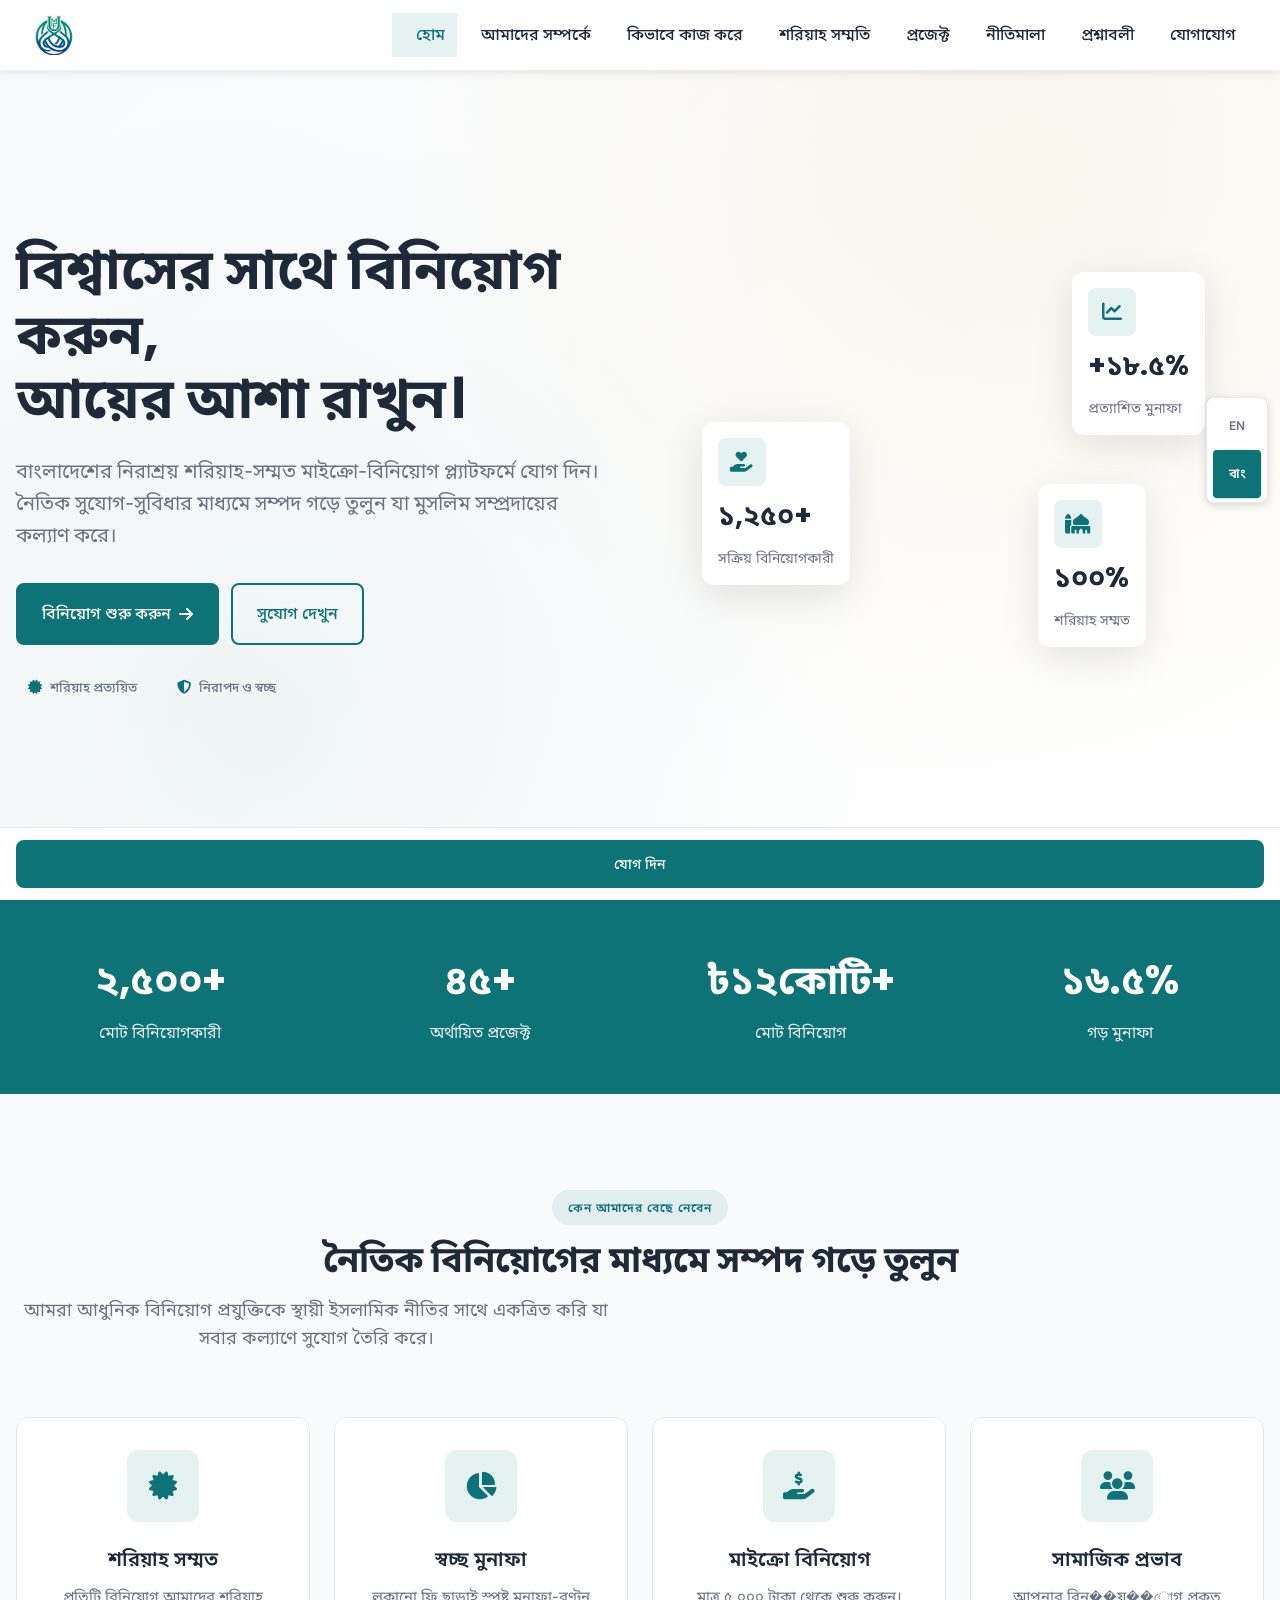
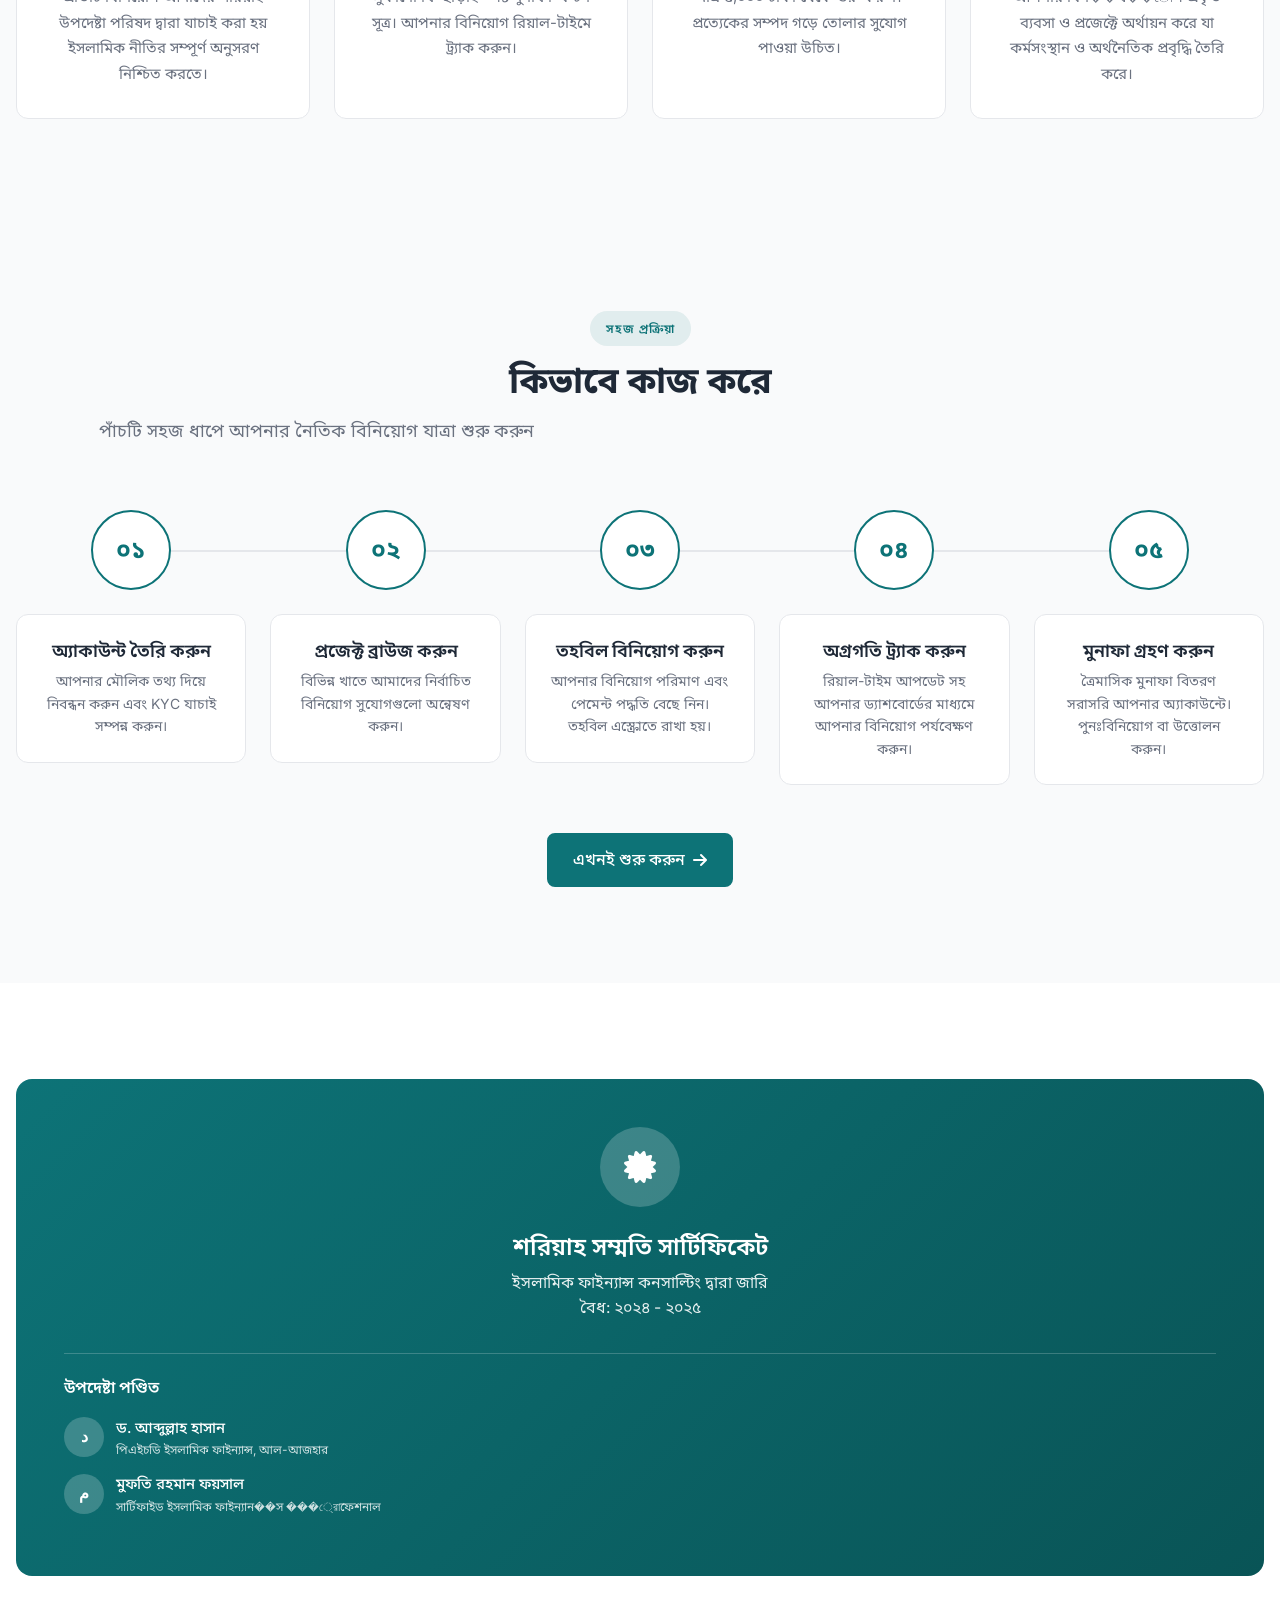
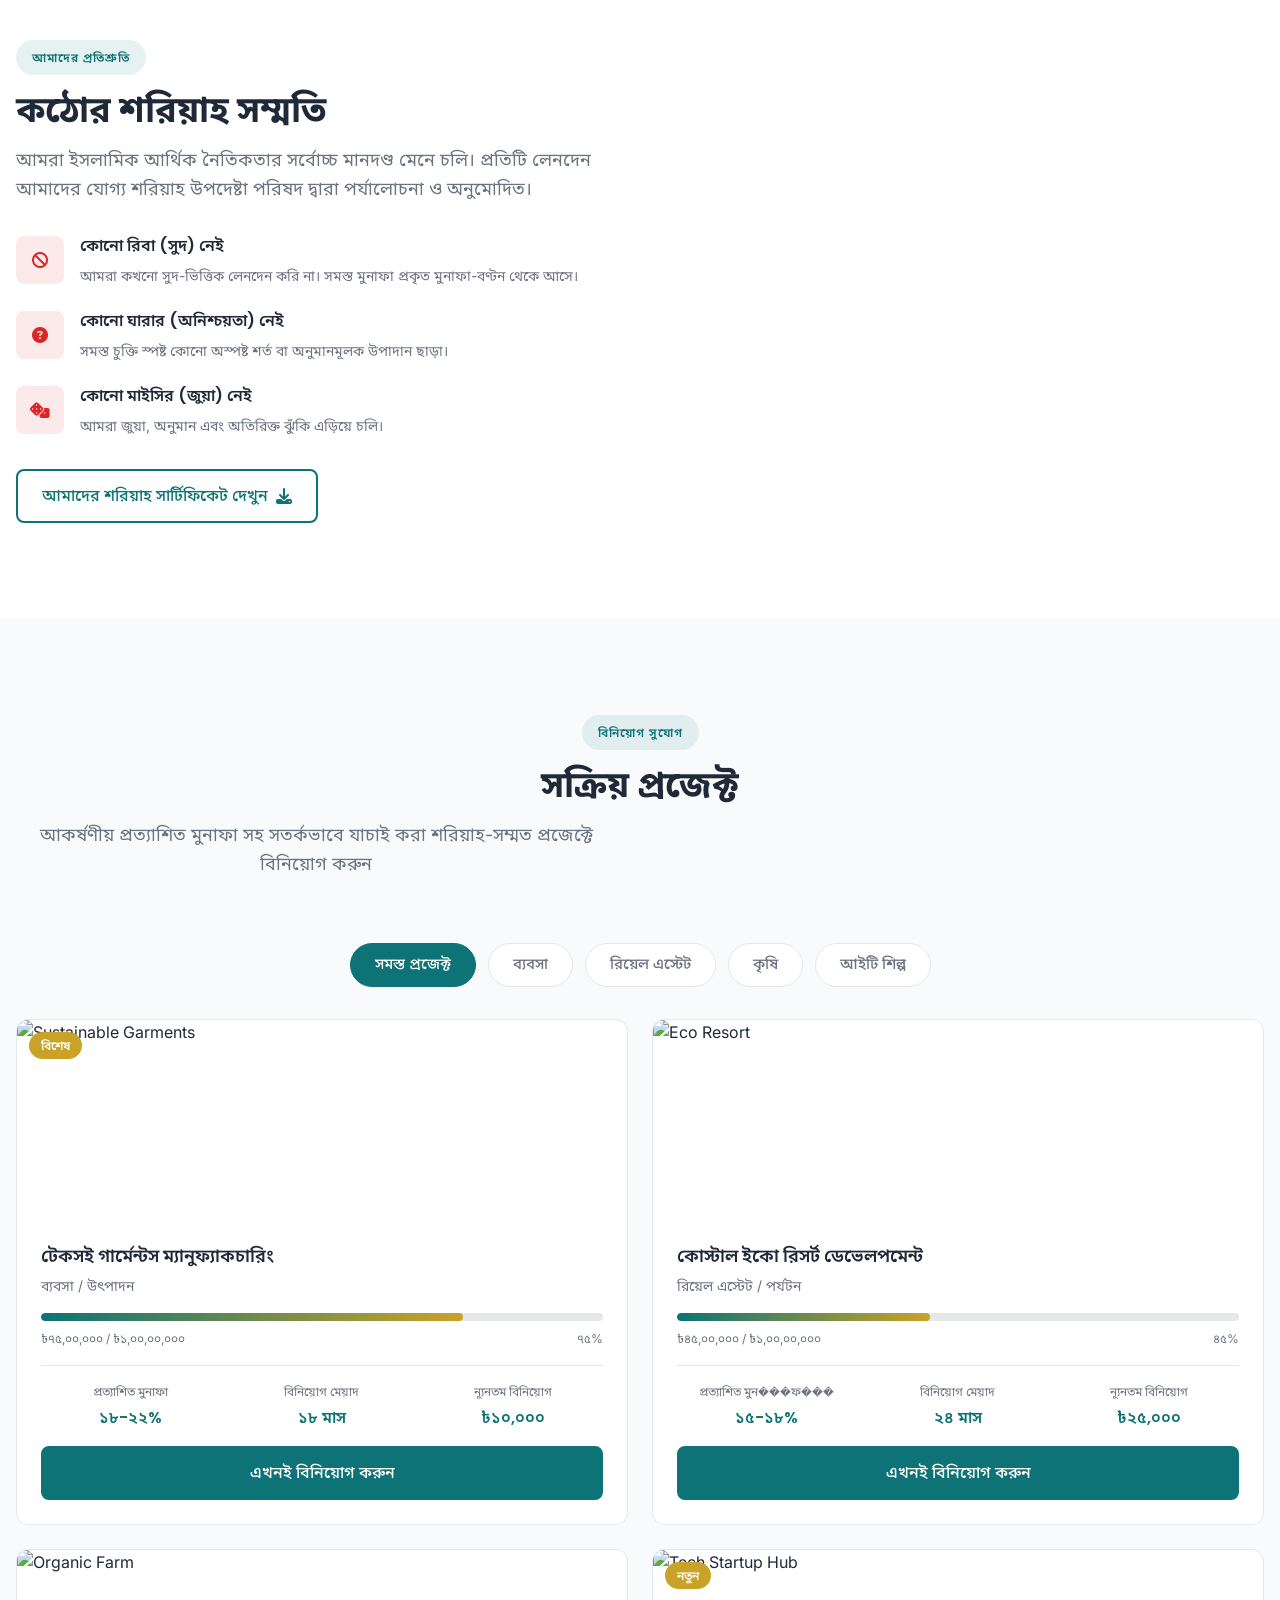
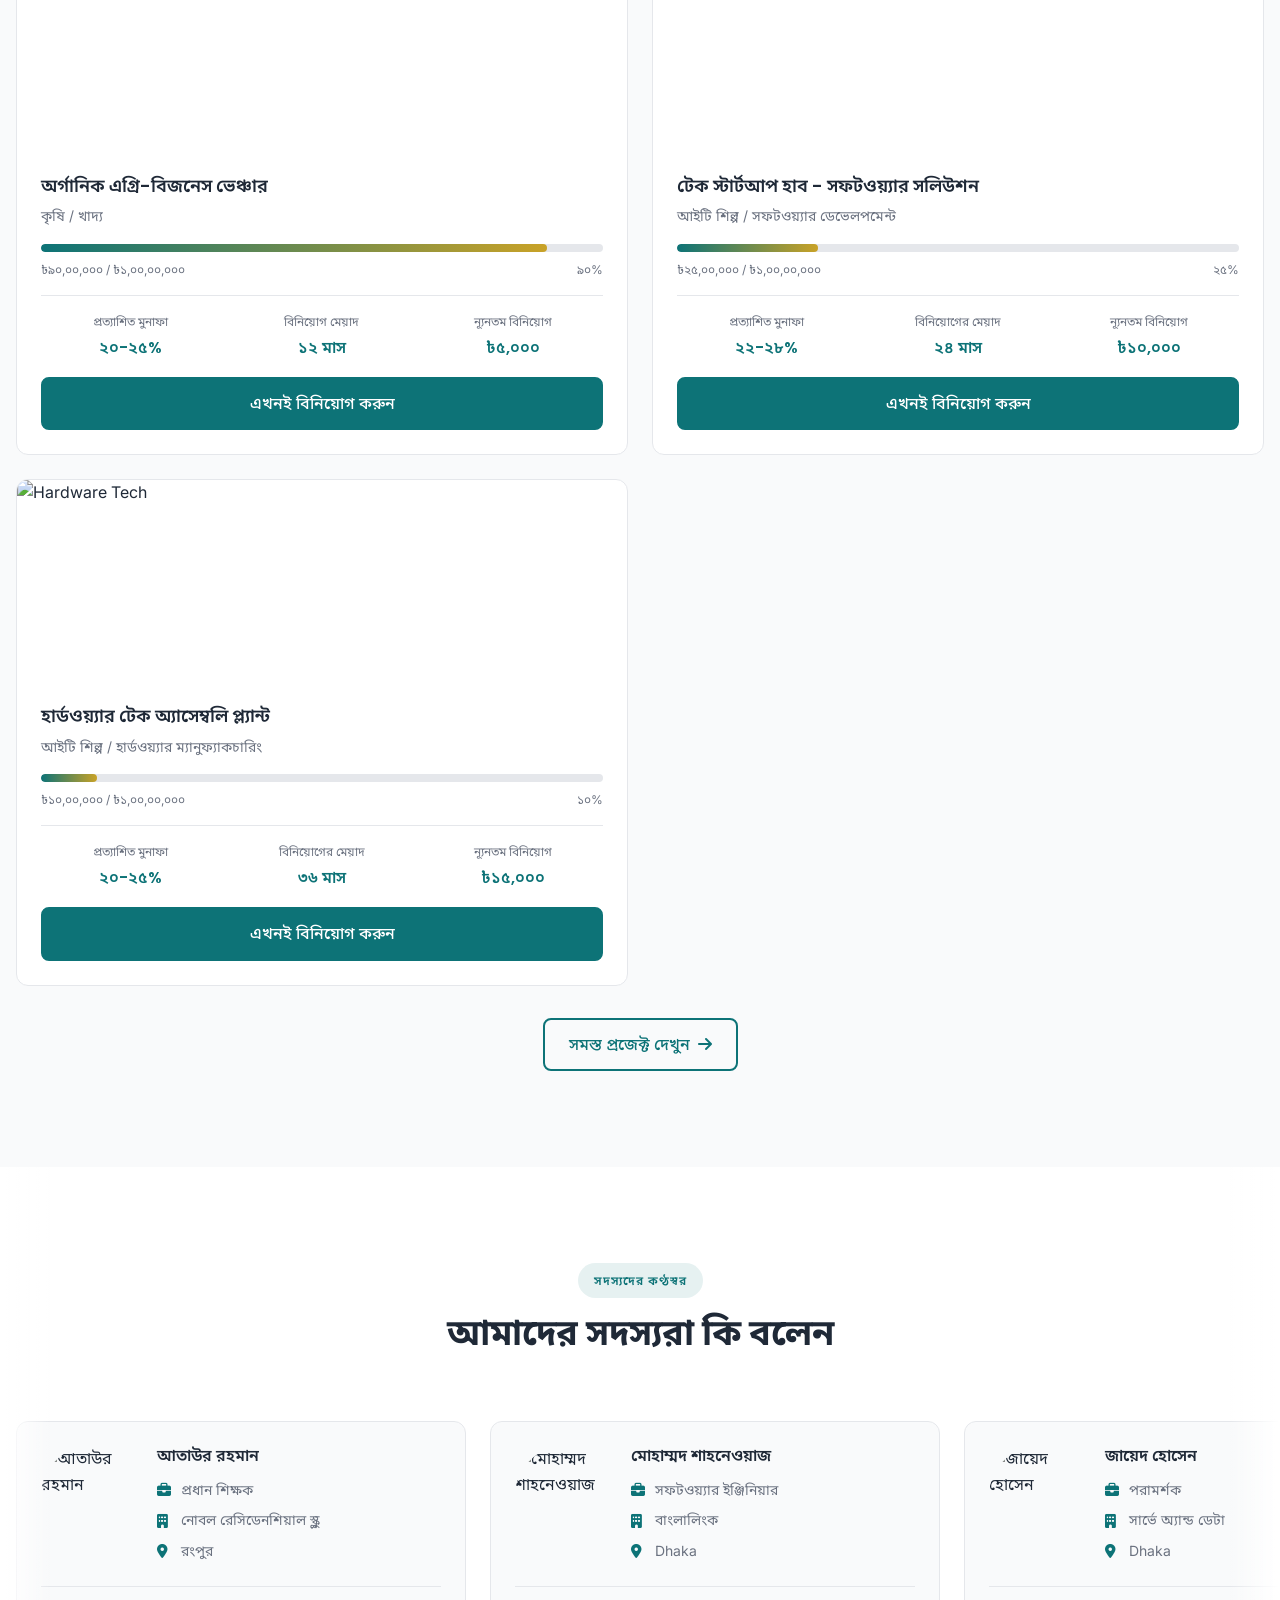
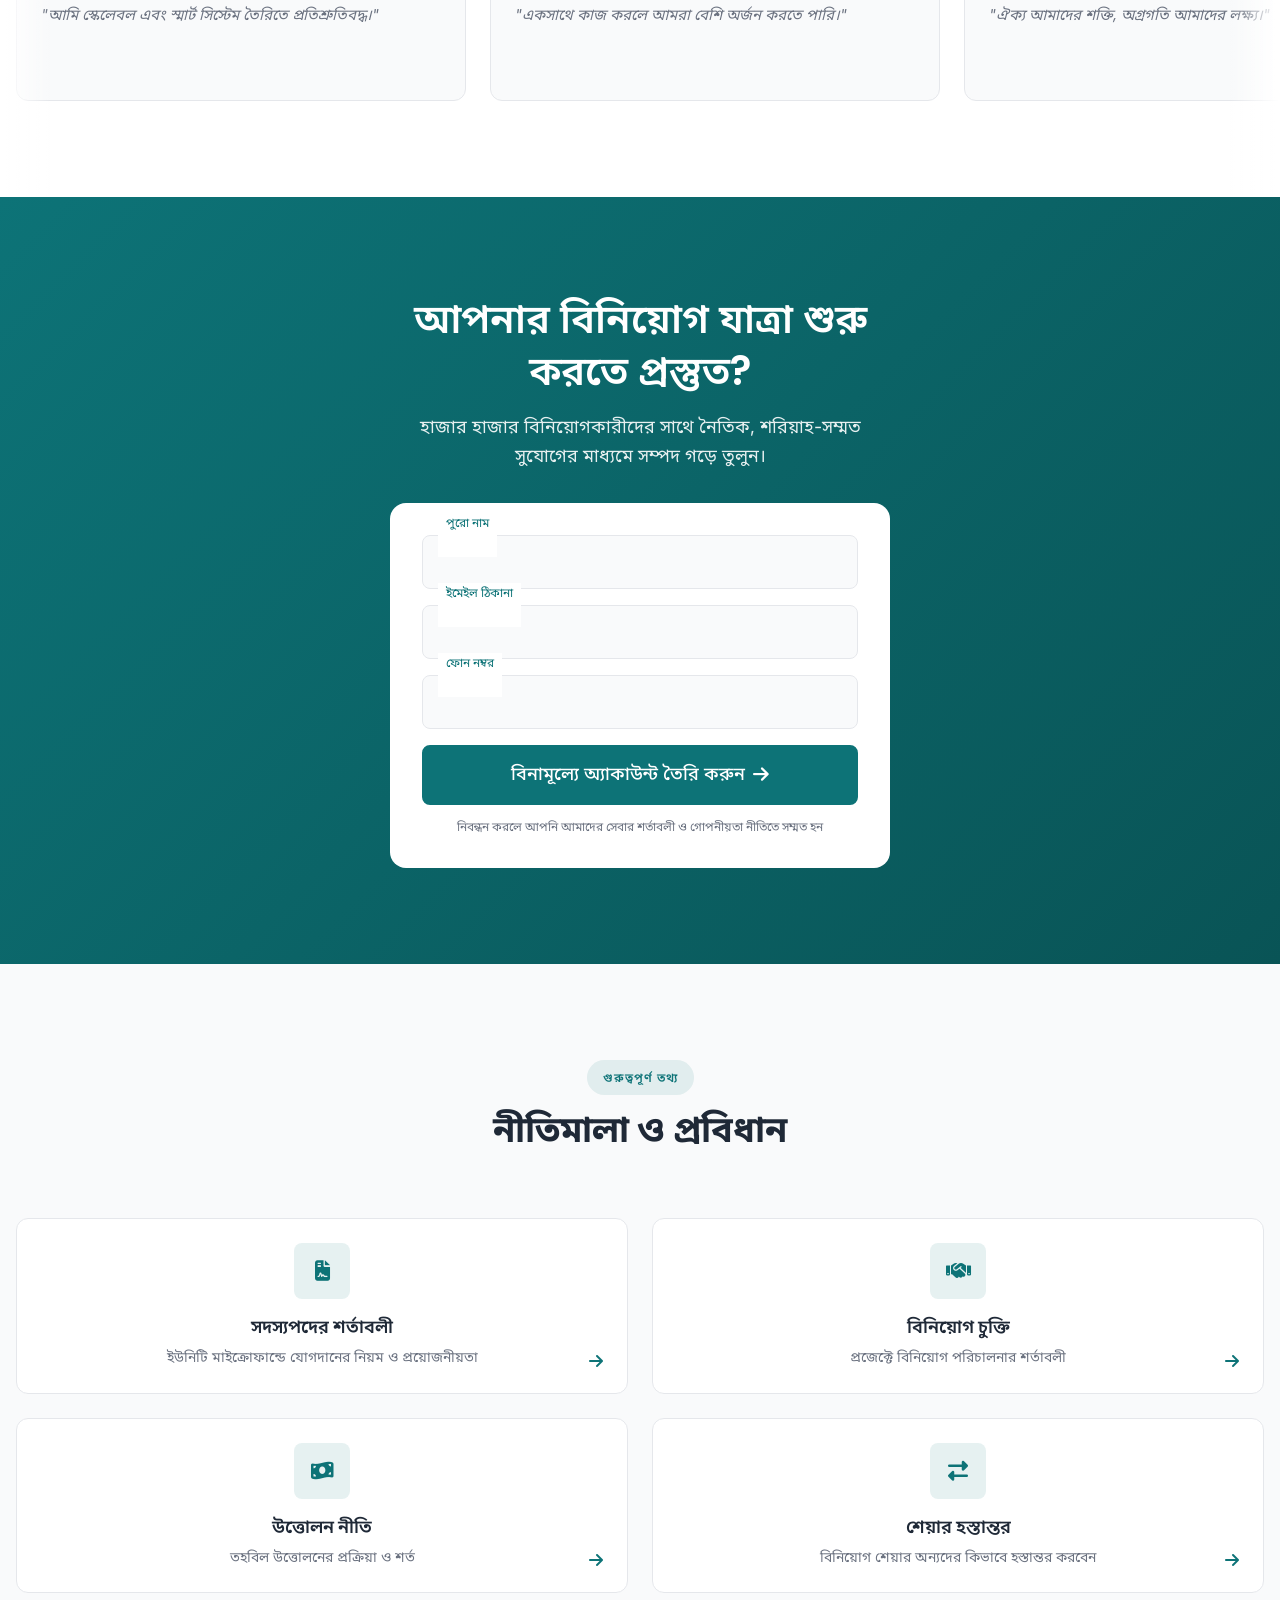
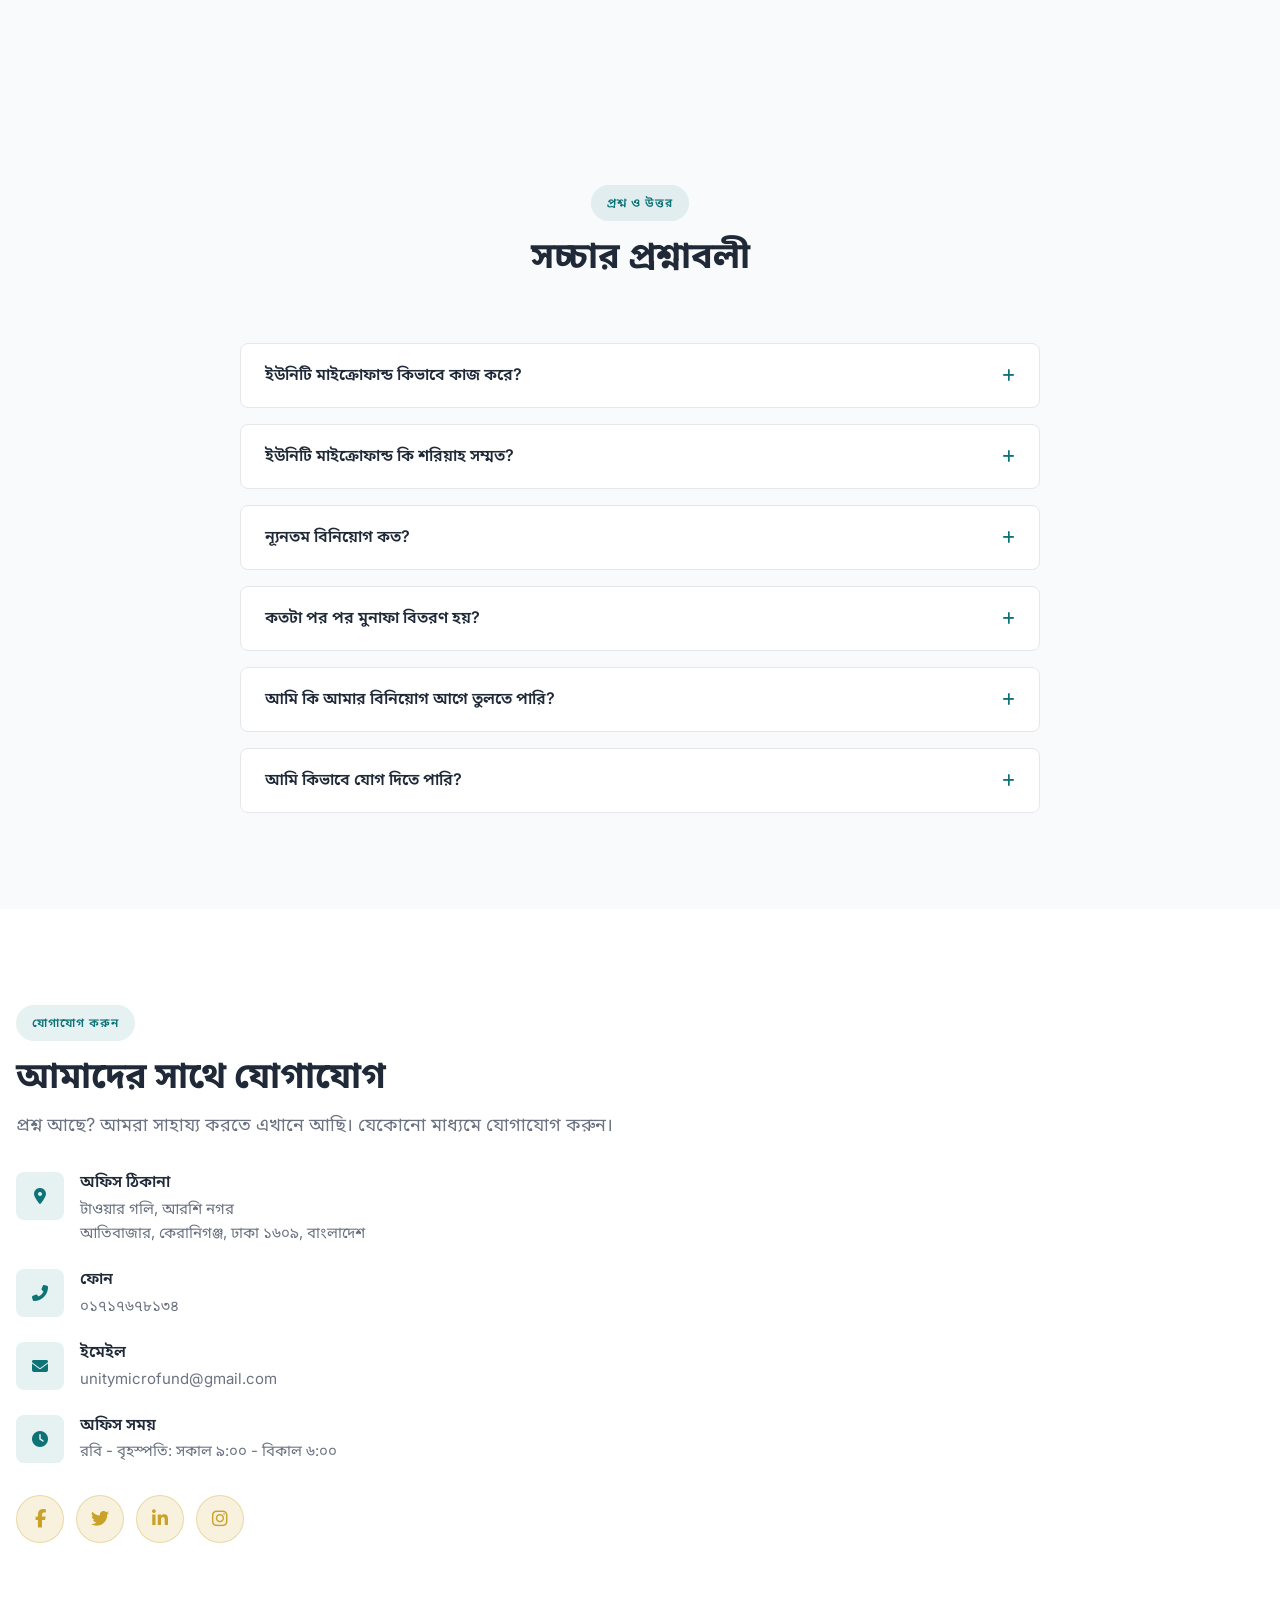
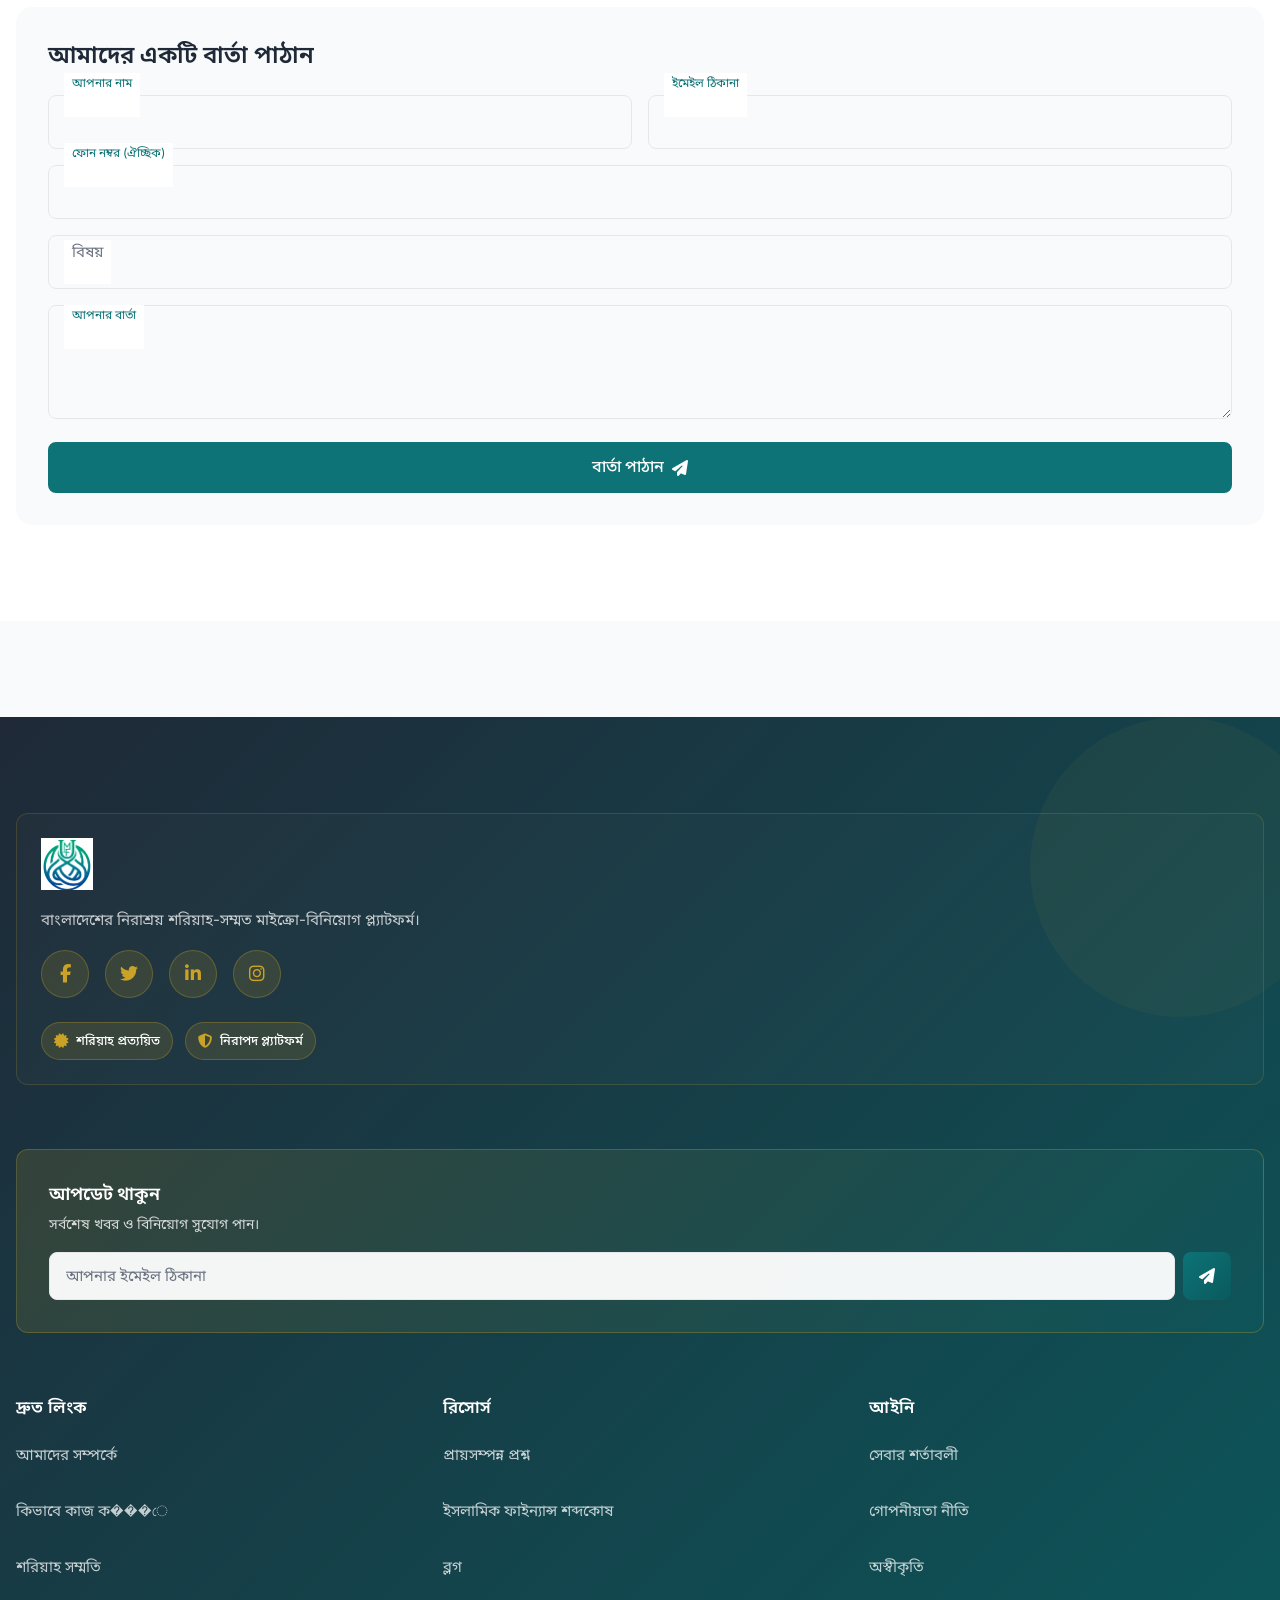
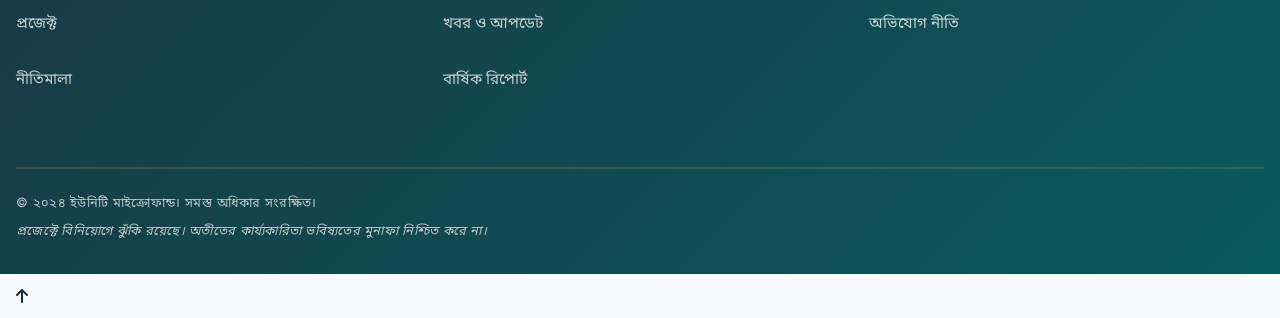
==== commit 1c8269b5: "languagebar" ====
--- a/index-bn.html
+++ b/index-bn.html
@@ -42,7 +42,7 @@
         href="index-bn.html"
         class="lang-btn active"
         onclick="saveScrollPosition()"
-        >বি</a
+        >বাং</a
       >
     </div>
 
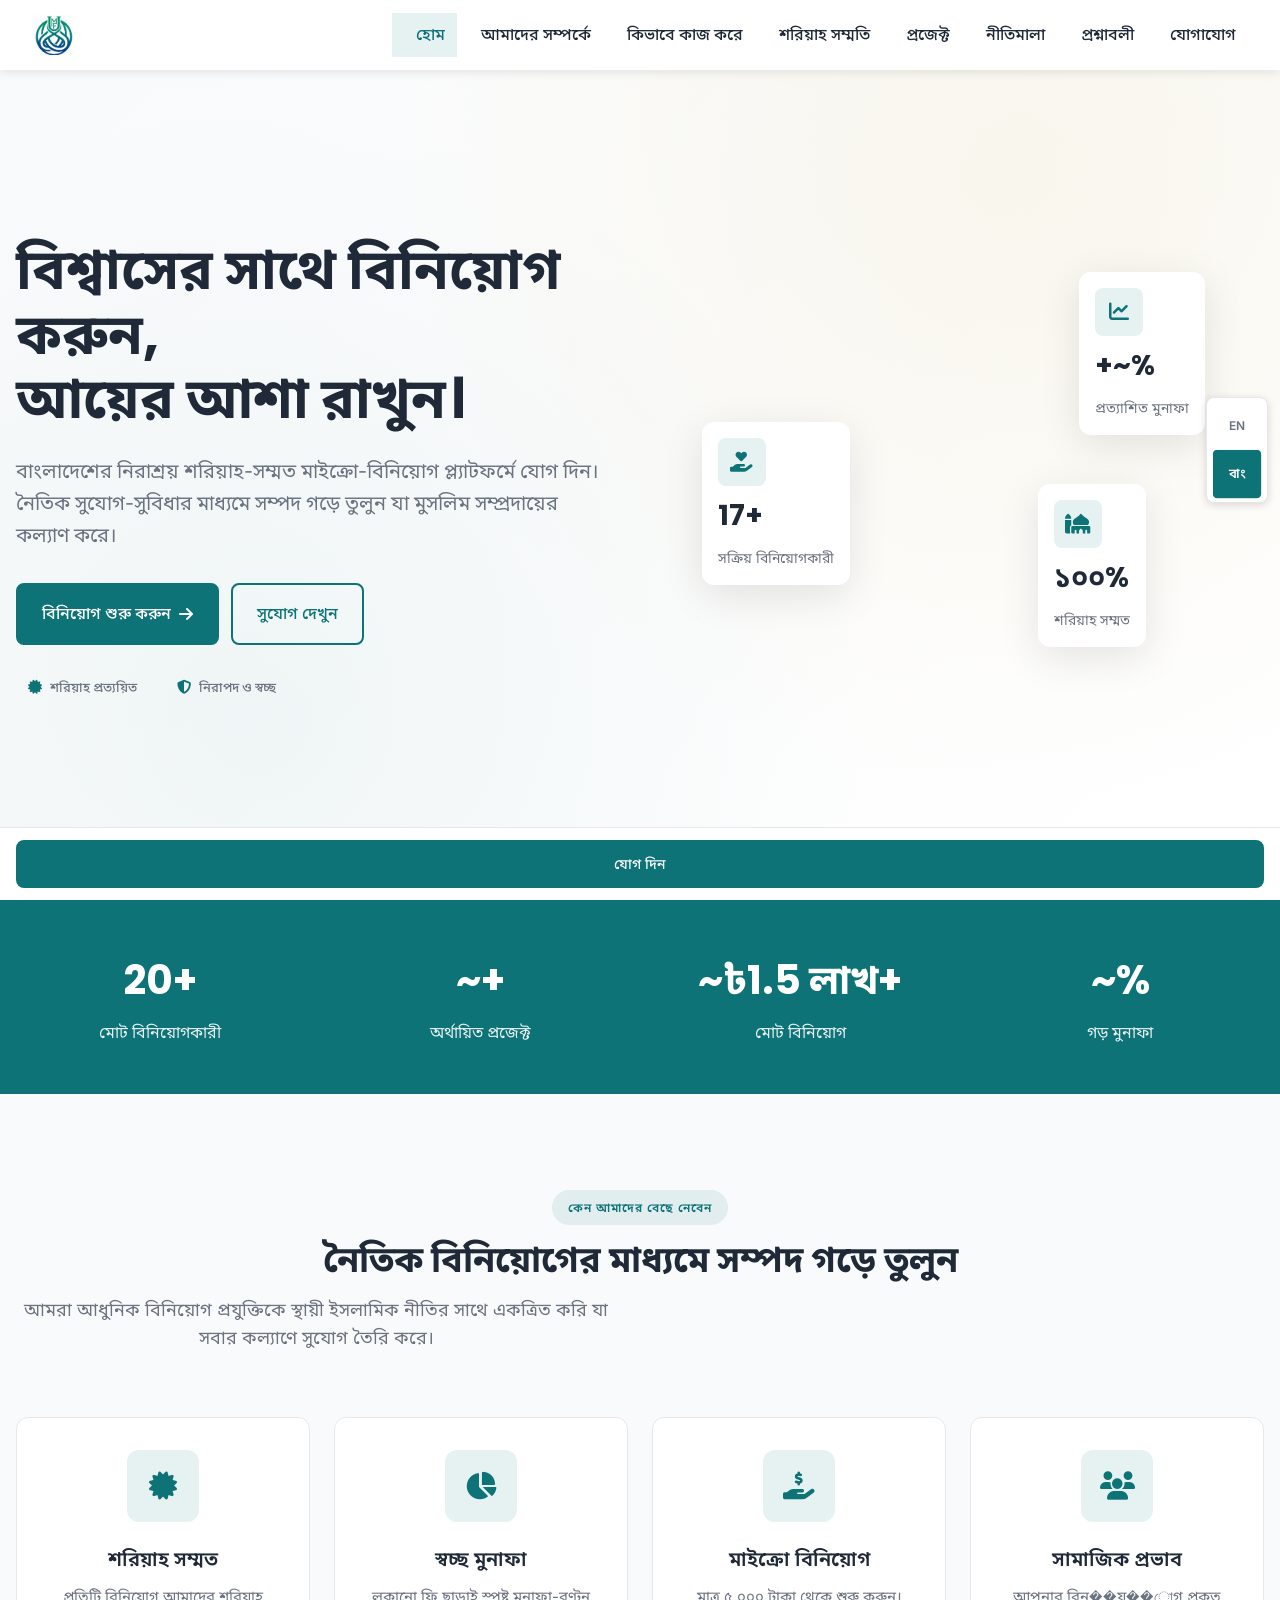
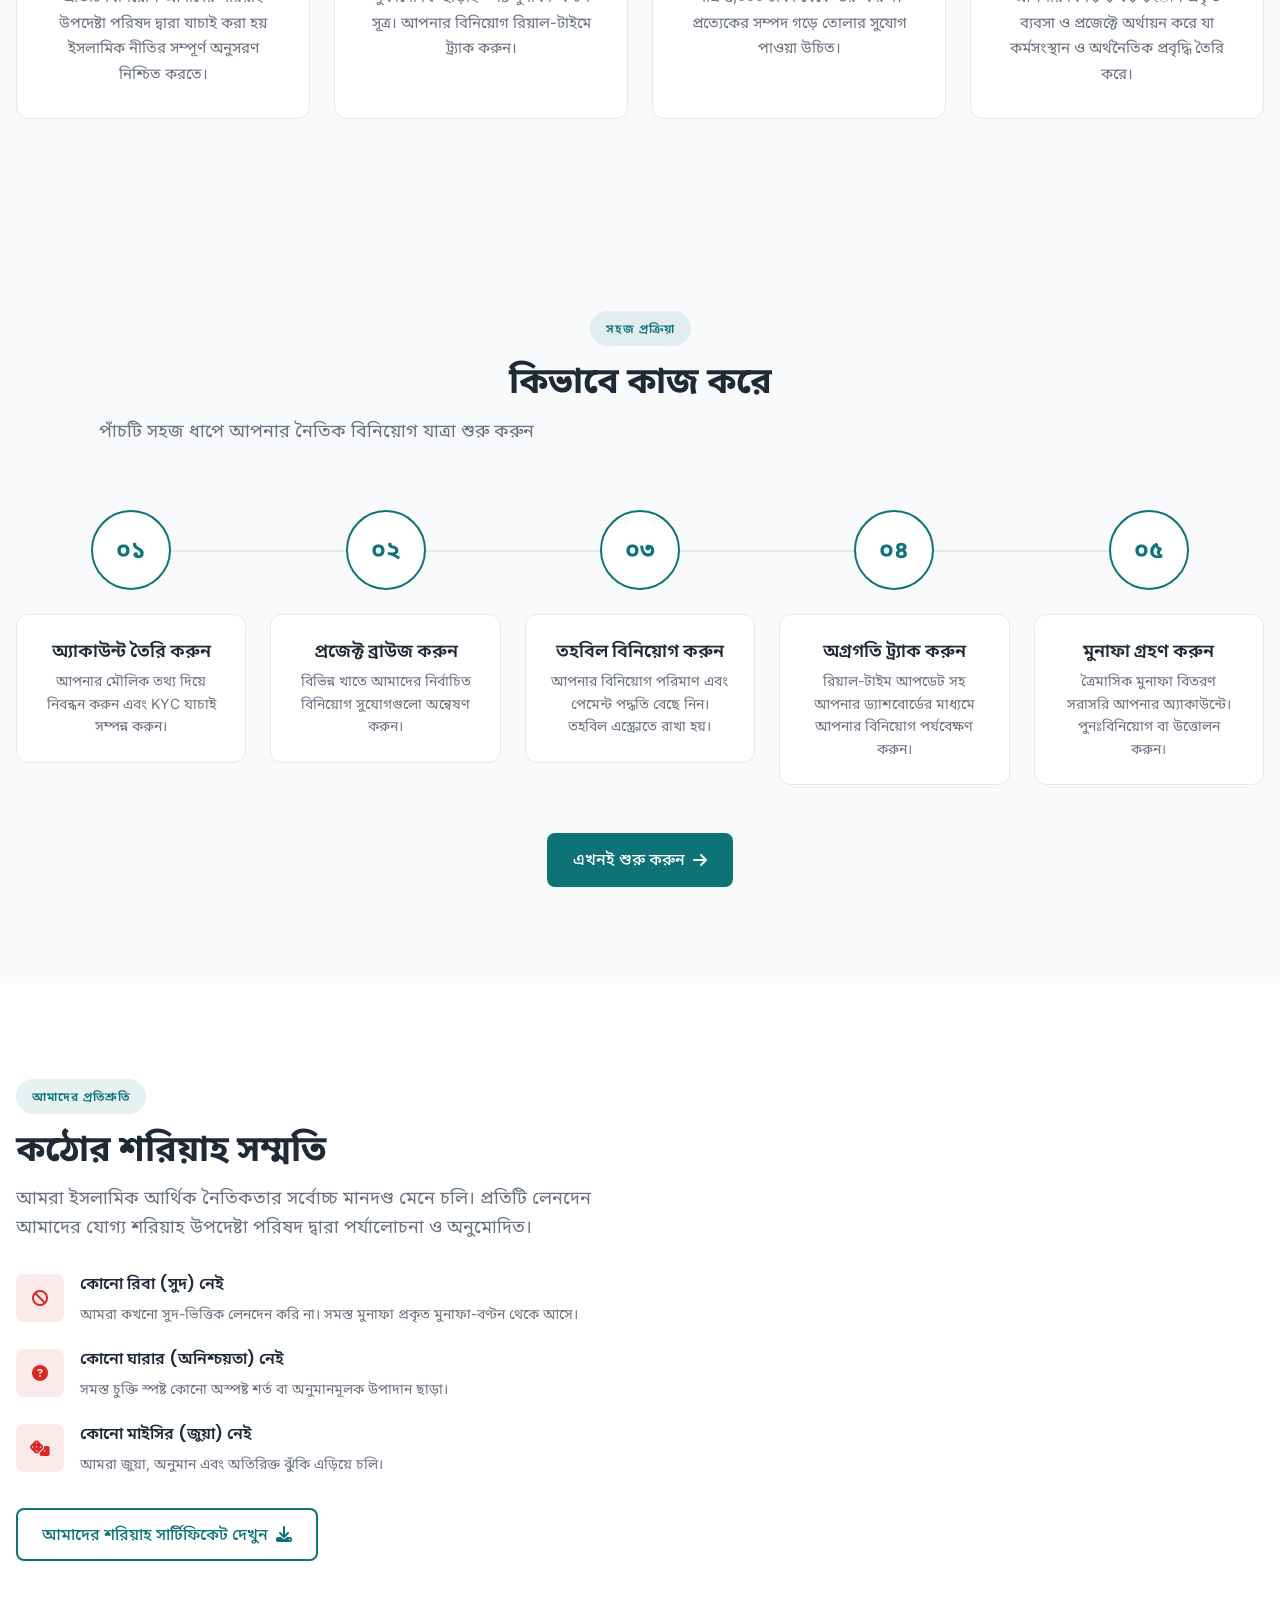
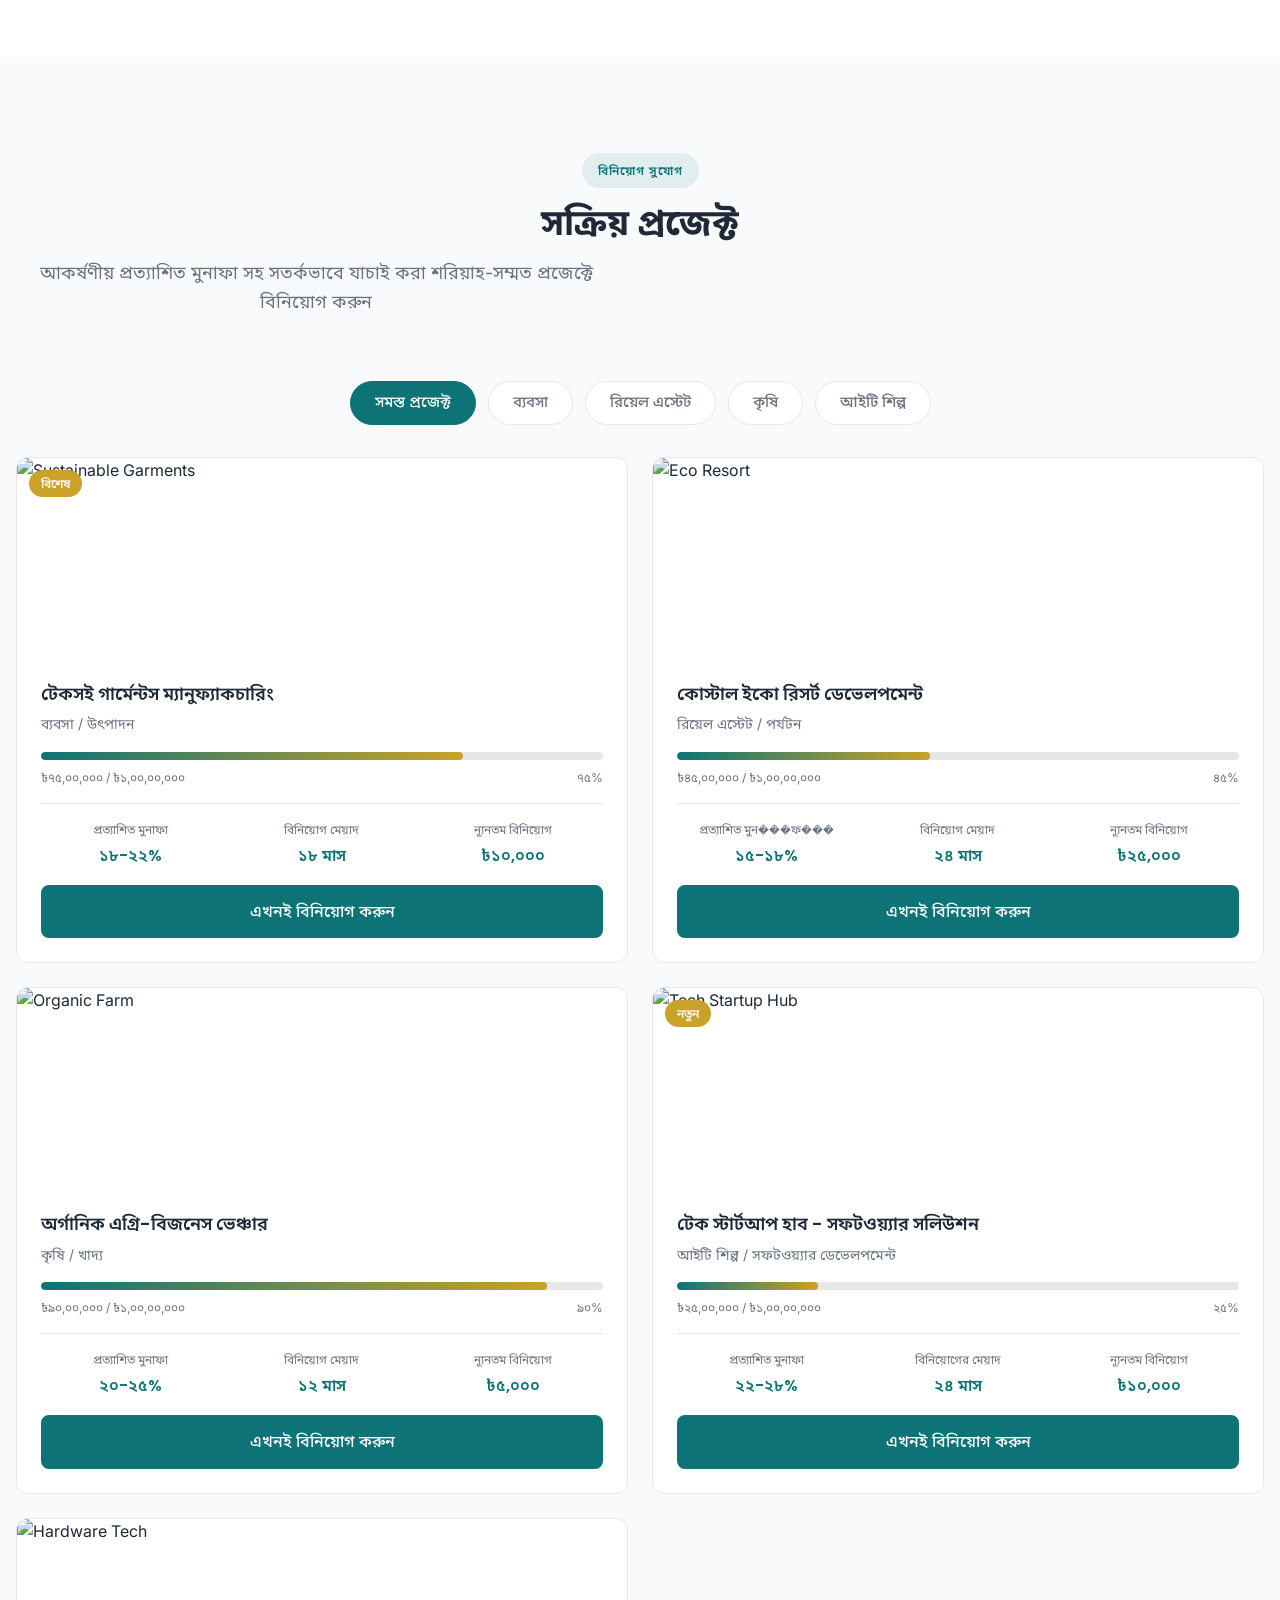
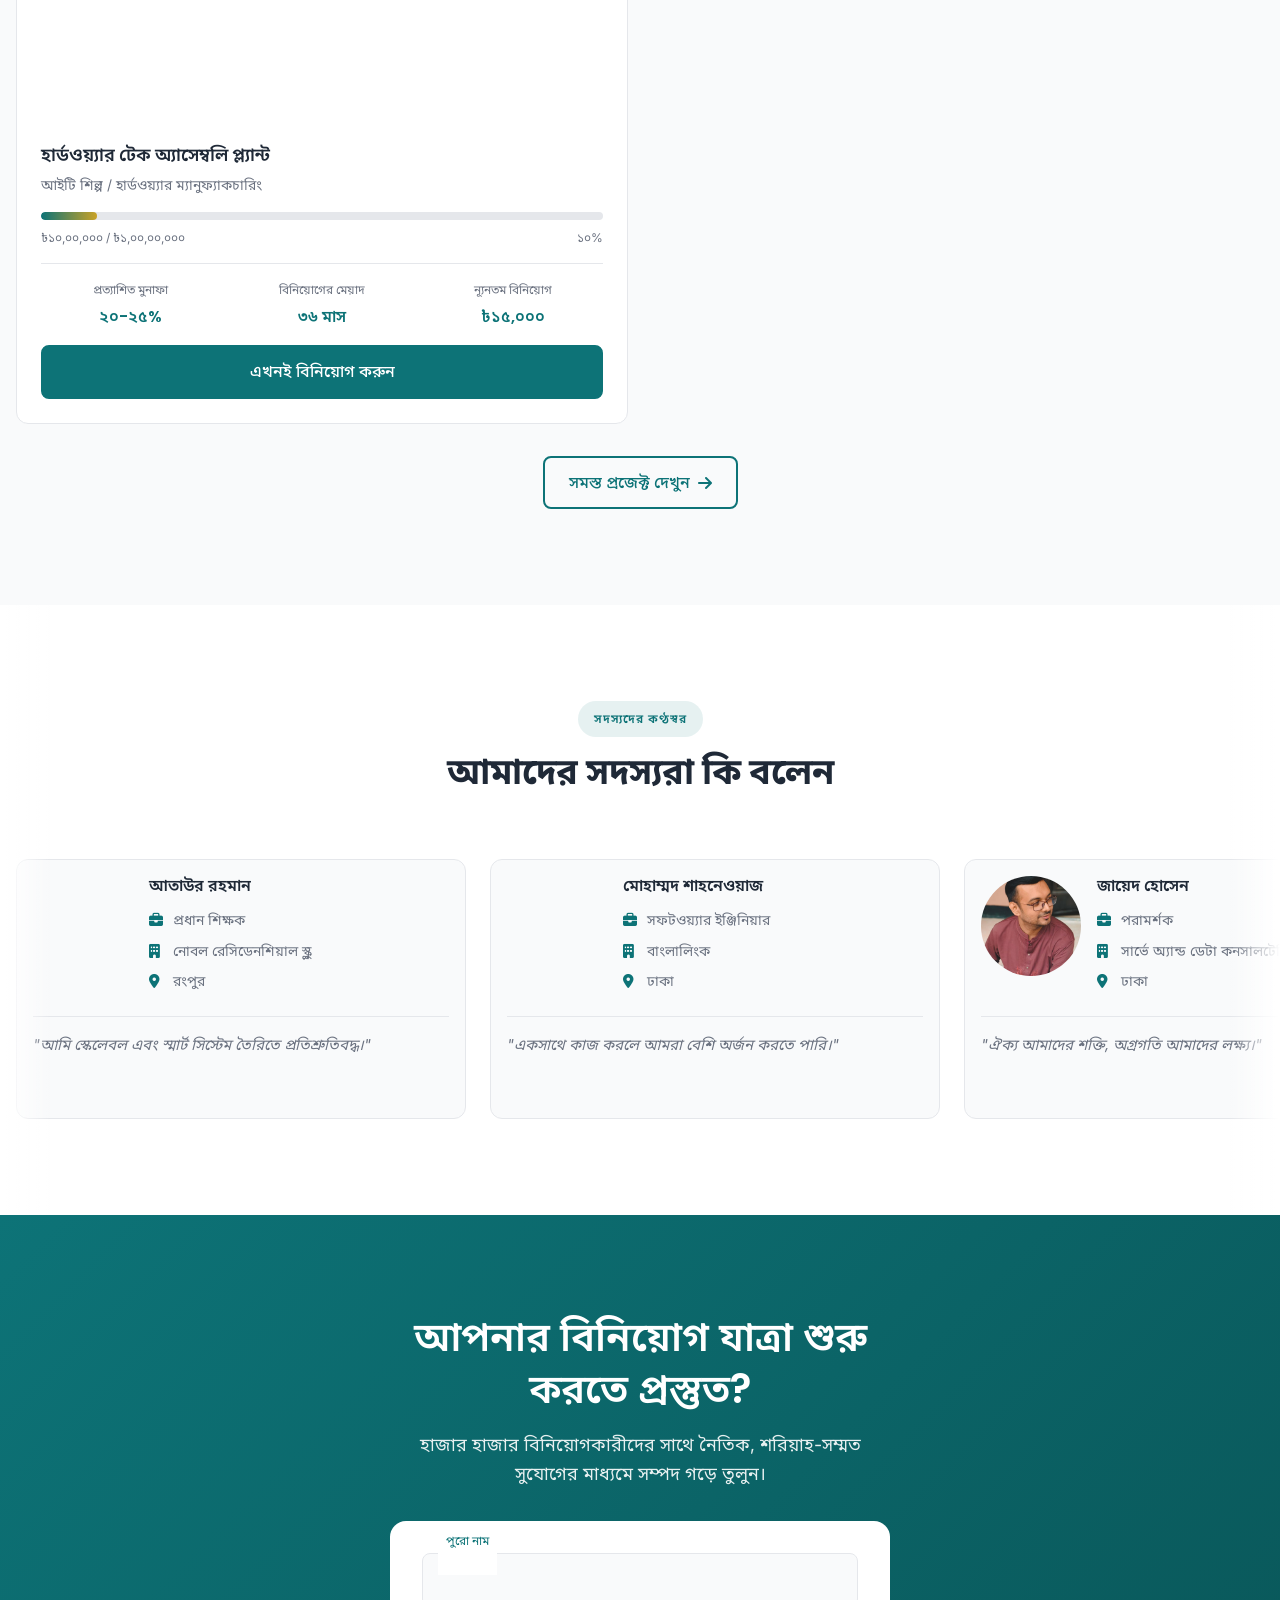
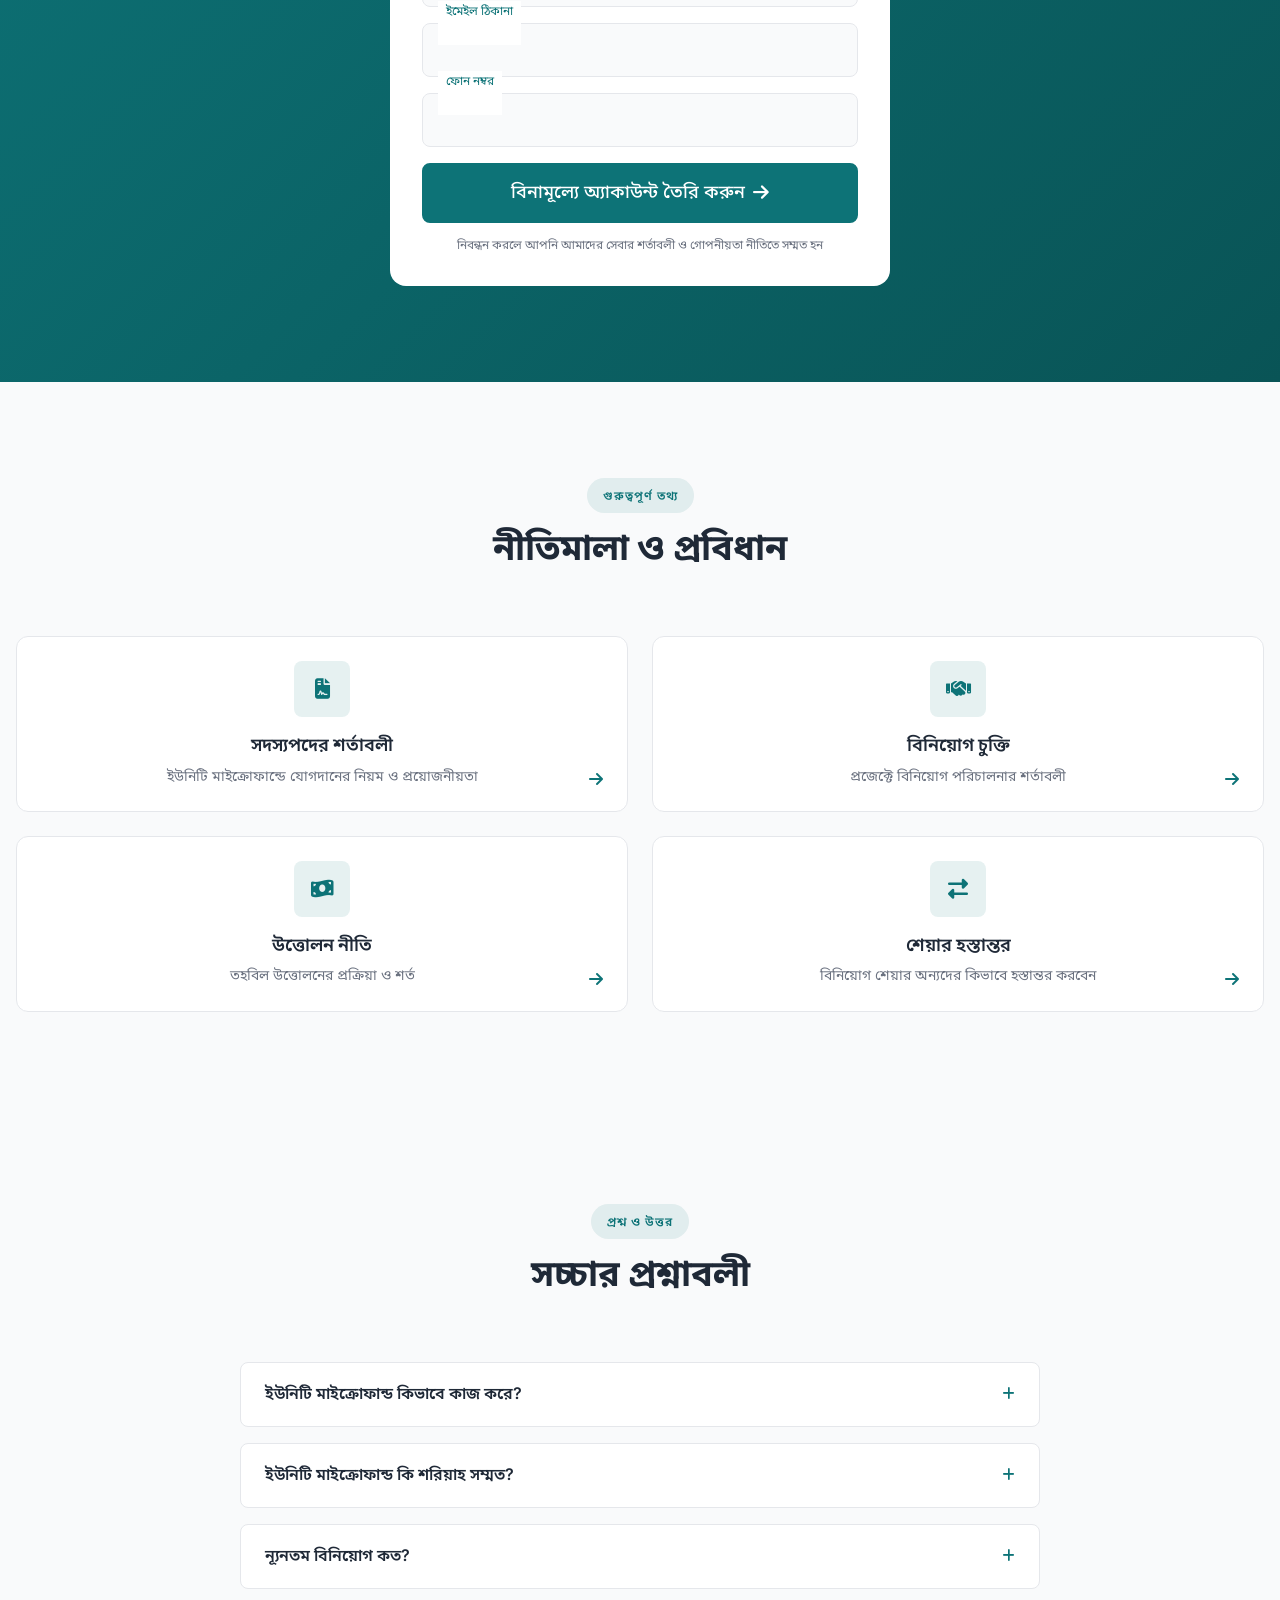
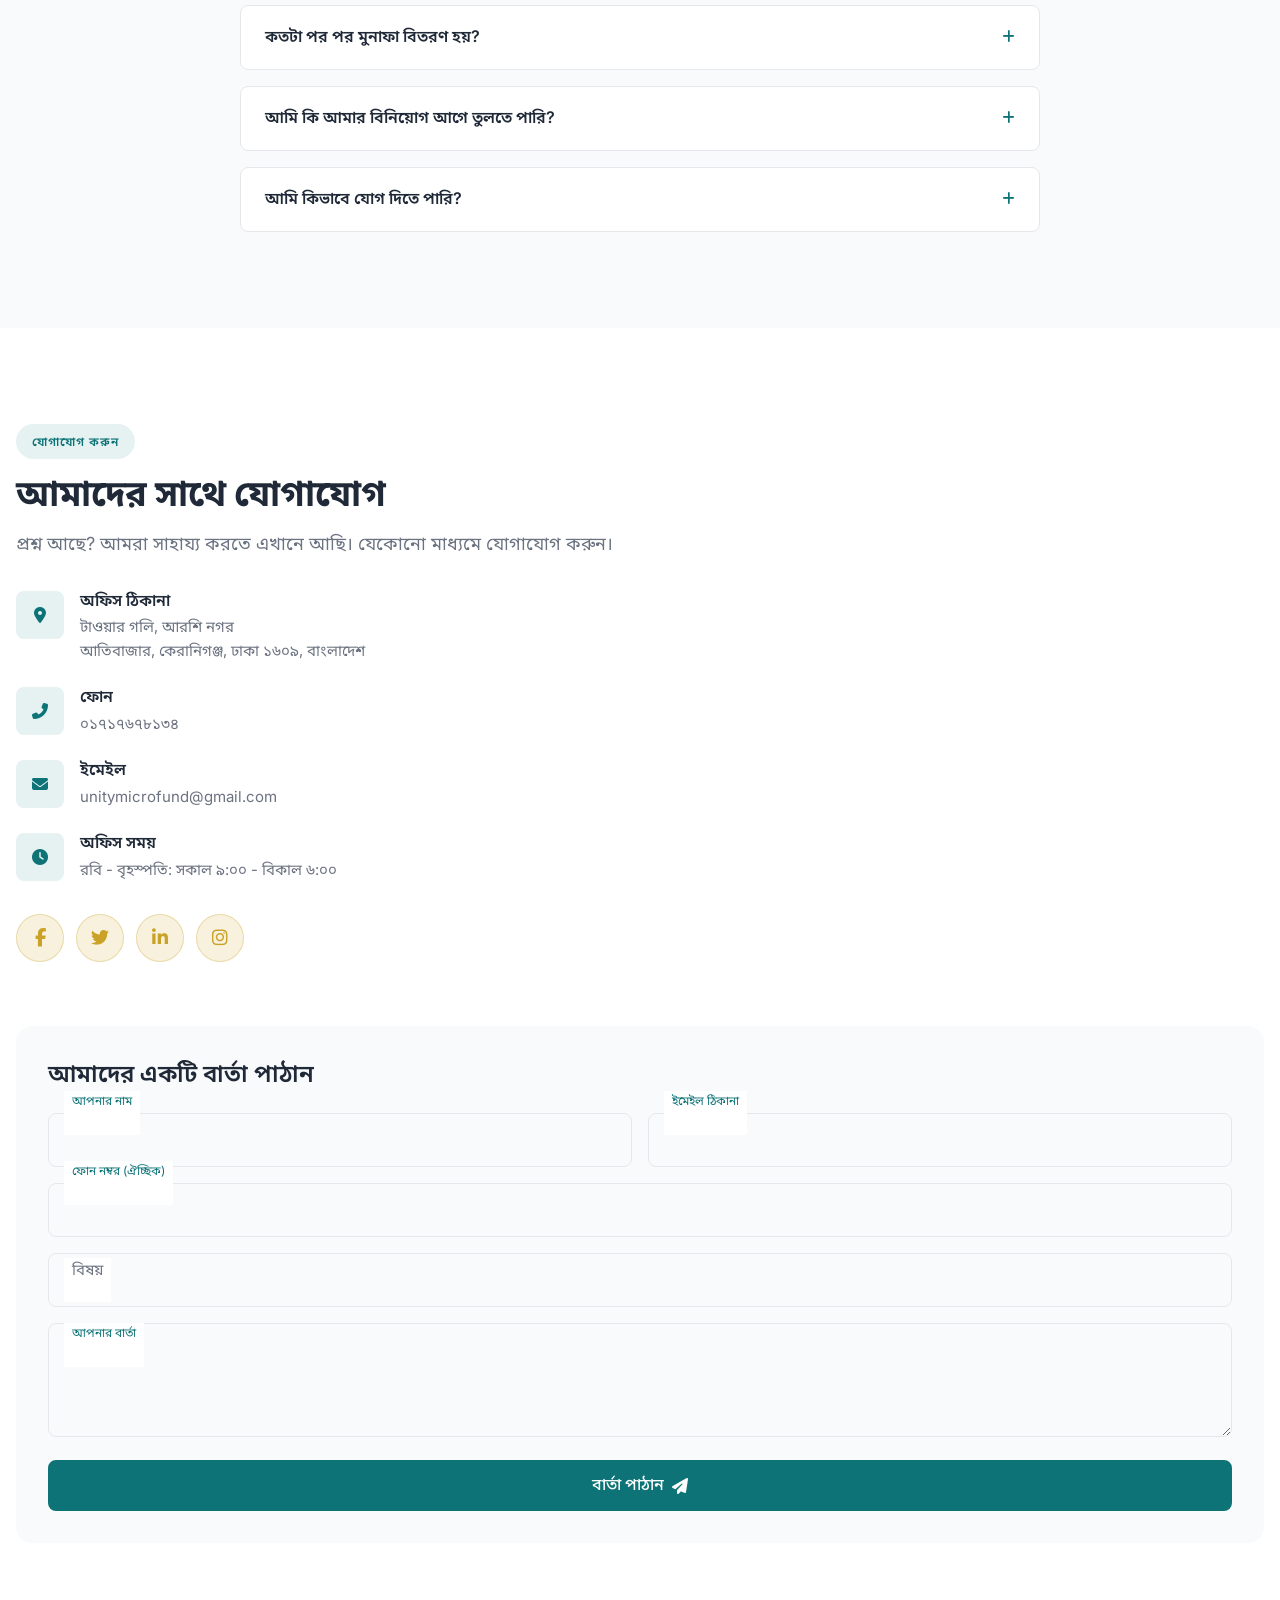
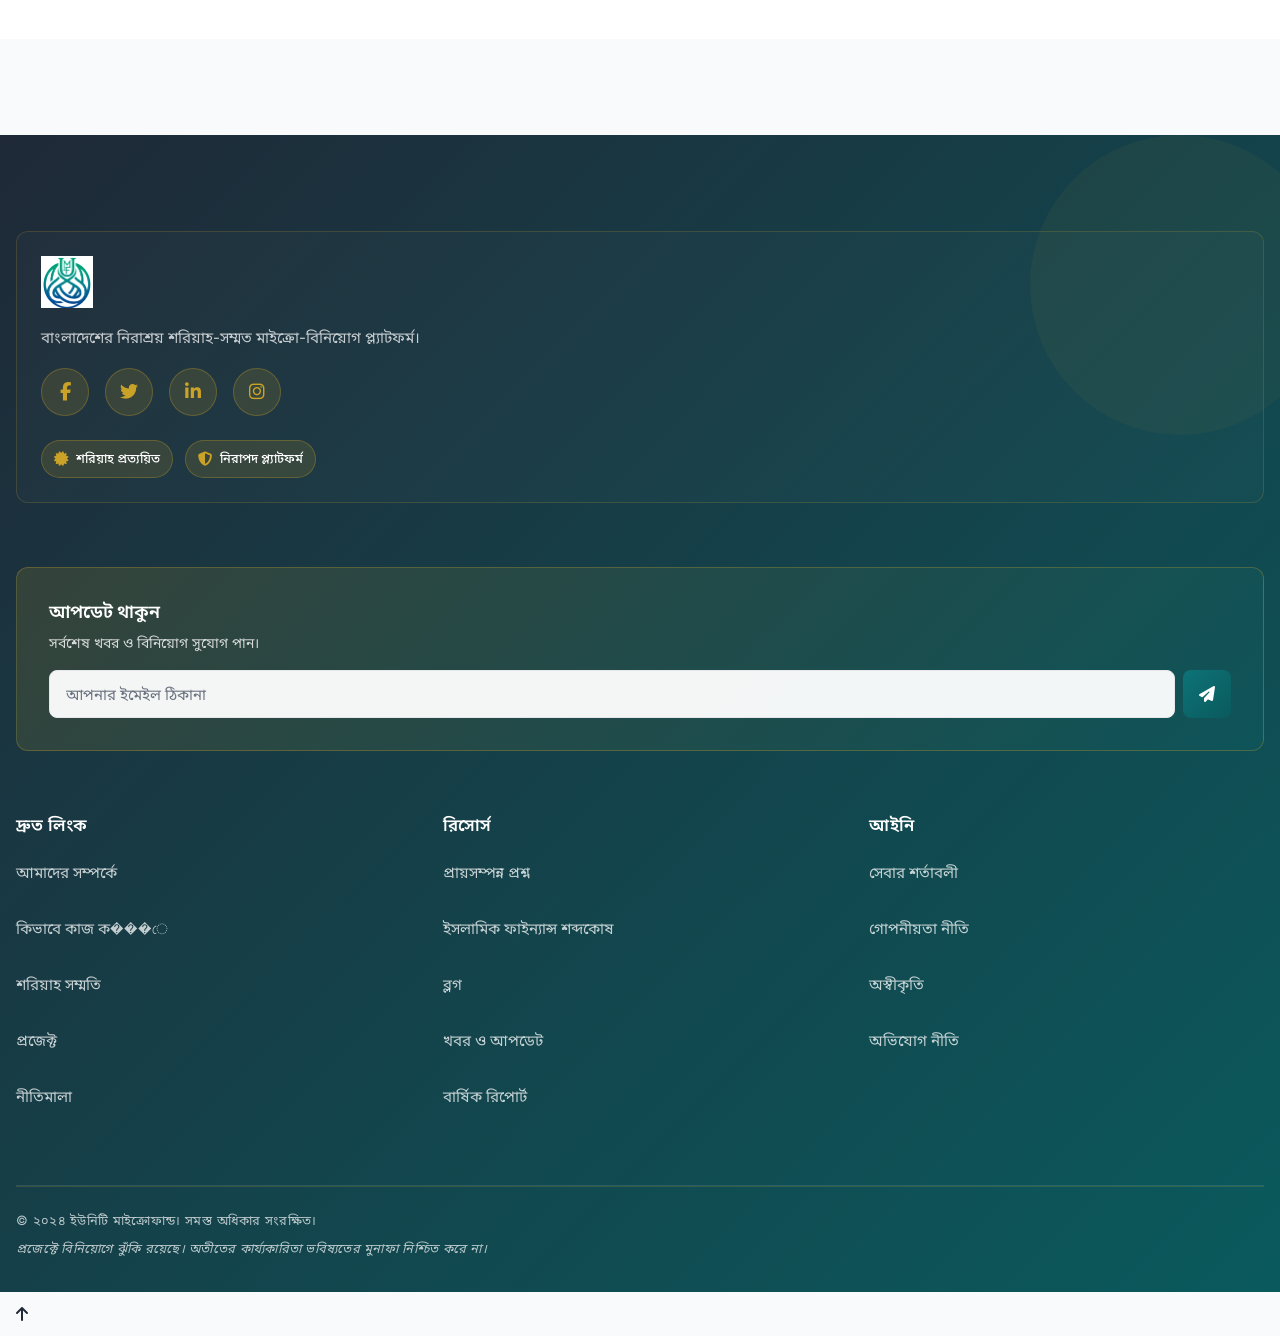
==== commit 8dd7dda4: "Update UI files and add new member resources" ====
--- a/index-bn.html
+++ b/index-bn.html
@@ -164,14 +164,14 @@
             <div class="hero-illustration">
               <div class="floating-card card-1">
                 <div class="card-icon"><i class="fas fa-chart-line"></i></div>
-                <div class="card-text">+১৮.৫%</div>
+                <div class="card-text">+~%</div>
                 <div class="card-label">প্রত্যাশিত মুনাফা</div>
               </div>
               <div class="floating-card card-2">
                 <div class="card-icon">
                   <i class="fas fa-hand-holding-heart"></i>
                 </div>
-                <div class="card-text">১,২৫০+</div>
+                <div class="card-text">17+</div>
                 <div class="card-label">সক্রিয় বিনিয়োগকারী</div>
               </div>
               <div class="floating-card card-3">
@@ -190,19 +190,19 @@
       <div class="container">
         <div class="stats-grid">
           <div class="stat-item">
-            <div class="stat-number">২,৫০০+</div>
+            <div class="stat-number">20+</div>
             <div class="stat-label">মোট বিনিয়োগকারী</div>
           </div>
           <div class="stat-item">
-            <div class="stat-number">৪৫+</div>
+            <div class="stat-number">~+</div>
             <div class="stat-label">অর্থায়িত প্রজেক্ট</div>
           </div>
           <div class="stat-item">
-            <div class="stat-number">৳১২কোটি+</div>
+            <div class="stat-number">~৳1.5 লাখ+</div>
             <div class="stat-label">মোট বিনিয়োগ</div>
           </div>
           <div class="stat-item">
-            <div class="stat-number">১৬.৫%</div>
+            <div class="stat-number">~%</div>
             <div class="stat-label">গড় মুনাফা</div>
           </div>
         </div>
@@ -389,37 +389,6 @@
               <i class="fas fa-download"></i>
             </a>
           </div>
-          <div class="shariah-visual">
-            <div class="certificate-display">
-              <div class="certificate-badge">
-                <i class="fas fa-certificate"></i>
-              </div>
-              <h3>শরিয়াহ সম্মতি সার্টিফিকেট</h3>
-              <p>ইসলামিক ফাইন্যান্স কনসাল্টিং দ্বারা জারি</p>
-              <p>বৈধ: ২০২৪ - ২০২৫</p>
-              <div class="advisory-board">
-                <h4>উপদেষ্টা পণ্ডিত</h4>
-                <div class="scholar">
-                  <div class="scholar-avatar">د</div>
-                  <div class="scholar-info">
-                    <span class="scholar-name">ড. আব্দুল্লাহ হাসান</span>
-                    <span class="scholar-degree"
-                      >পিএইচডি ইসলামিক ফাইন্যান্স, আল-আজহার</span
-                    >
-                  </div>
-                </div>
-                <div class="scholar">
-                  <div class="scholar-avatar">م</div>
-                  <div class="scholar-info">
-                    <span class="scholar-name">মুফতি রহমান ফয়সাল</span>
-                    <span class="scholar-degree"
-                      >সার্টিফাইড ইসলামিক ফাইন্যান��স ���্রোফেশনাল</span
-                    >
-                  </div>
-                </div>
-              </div>
-            </div>
-          </div>
         </div>
       </div>
     </section>
@@ -666,295 +635,7 @@
           <span class="section-tag">সদস্যদের কণ্ঠস্বর</span>
           <h2 class="section-title">আমাদের সদস্যরা কি বলেন</h2>
         </div>
-        <div class="testimonials-slider" id="testimonialsSlider">
-          <div class="testimonial-card">
-            <div class="testimonial-top">
-              <img
-                src="https://randomuser.me/api/portraits/men/32.jpg"
-                alt="আতাউর রহমান"
-                class="testimonial-avatar-img"
-              />
-              <div class="testimonial-info">
-                <h4>আতাউর রহমান</h4>
-                <div class="testimonial-detail">
-                  <i class="fas fa-briefcase"></i>
-                  <span>প্রধান শিক্ষক</span>
-                </div>
-                <div class="testimonial-detail">
-                  <i class="fas fa-building"></i>
-                  <span>নোবল রেসিডেনশিয়াল স্কুল</span>
-                </div>
-                <div class="testimonial-detail">
-                  <i class="fas fa-map-marker-alt"></i>
-                  <span>রংপুর</span>
-                </div>
-              </div>
-            </div>
-            <div class="testimonial-text-wrapper">
-              <p class="testimonial-text">
-                "আমি স্কেলেবল এবং স্মার্ট সিস্টেম তৈরিতে প্রতিশ্রুতিবদ্ধ।"
-              </p>
-            </div>
-          </div>
-          <div class="testimonial-card">
-            <div class="testimonial-top">
-              <img
-                src="https://randomuser.me/api/portraits/men/45.jpg"
-                alt="মোহাম্মদ শাহনেওয়াজ"
-                class="testimonial-avatar-img"
-              />
-              <div class="testimonial-info">
-                <h4>মোহাম্মদ শাহনেওয়াজ</h4>
-                <div class="testimonial-detail">
-                  <i class="fas fa-briefcase"></i>
-                  <span>সফটওয়্যার ইঞ্জিনিয়ার</span>
-                </div>
-                <div class="testimonial-detail">
-                  <i class="fas fa-building"></i>
-                  <span>বাংলালিংক</span>
-                </div>
-                <div class="testimonial-detail">
-                  <i class="fas fa-map-marker-alt"></i>
-                  <span>Dhaka</span>
-                </div>
-              </div>
-            </div>
-            <div class="testimonial-text-wrapper">
-              <p class="testimonial-text">
-                "একসাথে কাজ করলে আমরা বেশি অর্জন করতে পারি।"
-              </p>
-            </div>
-          </div>
-          <div class="testimonial-card">
-            <div class="testimonial-top">
-              <img
-                src="https://randomuser.me/api/portraits/men/52.jpg"
-                alt="জায়েদ হোসেন"
-                class="testimonial-avatar-img"
-              />
-              <div class="testimonial-info">
-                <h4>জায়েদ হোসেন</h4>
-                <div class="testimonial-detail">
-                  <i class="fas fa-briefcase"></i>
-                  <span>পরামর্শক</span>
-                </div>
-                <div class="testimonial-detail">
-                  <i class="fas fa-building"></i>
-                  <span>সার্ভে অ্যান্ড ডেটা</span>
-                </div>
-                <div class="testimonial-detail">
-                  <i class="fas fa-map-marker-alt"></i>
-                  <span>Dhaka</span>
-                </div>
-              </div>
-            </div>
-            <div class="testimonial-text-wrapper">
-              <p class="testimonial-text">
-                "ঐক্য আমাদের শক্তি, অগ্রগতি আমাদের লক্ষ্য।"
-              </p>
-            </div>
-          </div>
-          <div class="testimonial-card">
-            <div class="testimonial-top">
-              <img
-                src="https://randomuser.me/api/portraits/men/62.jpg"
-                alt="এলিয়াস হোসেন"
-                class="testimonial-avatar-img"
-              />
-              <div class="testimonial-info">
-                <h4>এলিয়াস হোসেন</h4>
-                <div class="testimonial-detail">
-                  <i class="fas fa-briefcase"></i>
-                  <span>সিনিয়র ইঞ্জিনিয়ার</span>
-                </div>
-                <div class="testimonial-detail">
-                  <i class="fas fa-building"></i>
-                  <span>Morgan International</span>
-                </div>
-                <div class="testimonial-detail">
-                  <i class="fas fa-map-marker-alt"></i>
-                  <span>Dhaka</span>
-                </div>
-              </div>
-            </div>
-            <div class="testimonial-text-wrapper">
-              <p class="testimonial-text">
-                "আমি ক্রমাগত শেখা এবং উন্নতিতে বিশ্বাস করি।"
-              </p>
-            </div>
-          </div>
-          <div class="testimonial-card">
-            <div class="testimonial-top">
-              <img
-                src="https://randomuser.me/api/portraits/men/75.jpg"
-                alt="জিয়াদ আলী"
-                class="testimonial-avatar-img"
-              />
-              <div class="testimonial-info">
-                <h4>জিয়াদ আলী</h4>
-                <div class="testimonial-detail">
-                  <i class="fas fa-briefcase"></i>
-                  <span>অপারেশন ইঞ্জিনিয়ার</span>
-                </div>
-                <div class="testimonial-detail">
-                  <i class="fas fa-building"></i>
-                  <span>লিডস কর্পোরেশন</span>
-                </div>
-                <div class="testimonial-detail">
-                  <i class="fas fa-map-marker-alt"></i>
-                  <span>Dhaka</span>
-                </div>
-              </div>
-            </div>
-            <div class="testimonial-text-wrapper">
-              <p class="testimonial-text">"নিরাপদ বিনিয়োগে আমার বিশ্বাস।"</p>
-            </div>
-          </div>
-          <!-- Duplicate for infinite scroll -->
-          <div class="testimonial-card">
-            <div class="testimonial-top">
-              <img
-                src="https://randomuser.me/api/portraits/men/32.jpg"
-                alt="Ataur Rahman"
-                class="testimonial-avatar-img"
-              />
-              <div class="testimonial-info">
-                <h4>Ataur Rahman</h4>
-                <div class="testimonial-detail">
-                  <i class="fas fa-briefcase"></i>
-                  <span>Head Sir</span>
-                </div>
-                <div class="testimonial-detail">
-                  <i class="fas fa-building"></i>
-                  <span>Noble Residential School</span>
-                </div>
-                <div class="testimonial-detail">
-                  <i class="fas fa-map-marker-alt"></i>
-                  <span>Rangpur</span>
-                </div>
-              </div>
-            </div>
-            <div class="testimonial-text-wrapper">
-              <p class="testimonial-text">
-                "আমি স্কেলেবল এবং স্মার্ট সিস্টেম তৈরিতে প্রতিশ্রুতিবদ্ধ।"
-              </p>
-            </div>
-          </div>
-          <div class="testimonial-card">
-            <div class="testimonial-top">
-              <img
-                src="https://randomuser.me/api/portraits/men/45.jpg"
-                alt="মোহাম্মদ শাহনেওয়াজ"
-                class="testimonial-avatar-img"
-              />
-              <div class="testimonial-info">
-                <h4>মোহাম্মদ শাহনেওয়াজ</h4>
-                <div class="testimonial-detail">
-                  <i class="fas fa-briefcase"></i>
-                  <span>সফটওয়্যার ইঞ্জিনিয়ার</span>
-                </div>
-                <div class="testimonial-detail">
-                  <i class="fas fa-building"></i>
-                  <span>বাংলালিংক</span>
-                </div>
-                <div class="testimonial-detail">
-                  <i class="fas fa-map-marker-alt"></i>
-                  <span>Dhaka</span>
-                </div>
-              </div>
-            </div>
-            <div class="testimonial-text-wrapper">
-              <p class="testimonial-text">
-                "একসাথে কাজ করলে আমরা বেশি অর্জন করতে পারি।"
-              </p>
-            </div>
-          </div>
-          <div class="testimonial-card">
-            <div class="testimonial-top">
-              <img
-                src="https://randomuser.me/api/portraits/men/52.jpg"
-                alt="জায়েদ হোসেন"
-                class="testimonial-avatar-img"
-              />
-              <div class="testimonial-info">
-                <h4>জায়েদ হোসেন</h4>
-                <div class="testimonial-detail">
-                  <i class="fas fa-briefcase"></i>
-                  <span>পরামর্শক</span>
-                </div>
-                <div class="testimonial-detail">
-                  <i class="fas fa-building"></i>
-                  <span>সার্ভে অ্যান্ড ডেটা</span>
-                </div>
-                <div class="testimonial-detail">
-                  <i class="fas fa-map-marker-alt"></i>
-                  <span>Dhaka</span>
-                </div>
-              </div>
-            </div>
-            <div class="testimonial-text-wrapper">
-              <p class="testimonial-text">
-                "ঐক্য আমাদের শক্তি, অগ্রগতি আমাদের লক্ষ্য।"
-              </p>
-            </div>
-          </div>
-          <div class="testimonial-card">
-            <div class="testimonial-top">
-              <img
-                src="https://randomuser.me/api/portraits/men/62.jpg"
-                alt="এলিয়াস হোসেন"
-                class="testimonial-avatar-img"
-              />
-              <div class="testimonial-info">
-                <h4>এলিয়াস হোসেন</h4>
-                <div class="testimonial-detail">
-                  <i class="fas fa-briefcase"></i>
-                  <span>সিনিয়র ইঞ্জিনিয়ার</span>
-                </div>
-                <div class="testimonial-detail">
-                  <i class="fas fa-building"></i>
-                  <span>Morgan International</span>
-                </div>
-                <div class="testimonial-detail">
-                  <i class="fas fa-map-marker-alt"></i>
-                  <span>Dhaka</span>
-                </div>
-              </div>
-            </div>
-            <div class="testimonial-text-wrapper">
-              <p class="testimonial-text">
-                "আমি ক্রমাগত শেখা এবং উন্নতিতে বিশ্বাস করি।"
-              </p>
-            </div>
-          </div>
-          <div class="testimonial-card">
-            <div class="testimonial-top">
-              <img
-                src="https://randomuser.me/api/portraits/men/75.jpg"
-                alt="জিয়াদ আলী"
-                class="testimonial-avatar-img"
-              />
-              <div class="testimonial-info">
-                <h4>জিয়াদ আলী</h4>
-                <div class="testimonial-detail">
-                  <i class="fas fa-briefcase"></i>
-                  <span>অপারেশন ইঞ্জিনিয়ার</span>
-                </div>
-                <div class="testimonial-detail">
-                  <i class="fas fa-building"></i>
-                  <span>লিডস কর্পোরেশন</span>
-                </div>
-                <div class="testimonial-detail">
-                  <i class="fas fa-map-marker-alt"></i>
-                  <span>Dhaka</span>
-                </div>
-              </div>
-            </div>
-            <div class="testimonial-text-wrapper">
-              <p class="testimonial-text">"নিরাপদ বিনিয়োগে আমার বিশ্বাস।"</p>
-            </div>
-          </div>
-        </div>
+        <div class="testimonials-slider" id="testimonialsContainer"></div>
       </div>
     </section>
 
--- a/css/style.css
+++ b/css/style.css
@@ -1421,7 +1421,7 @@
 
 .testimonial-card {
     background: var(--background);
-    padding: var(--space-5);
+    padding: var(--space-4);
     border-radius: var(--radius-lg);
     border: 1px solid var(--border);
     min-width: 450px;
@@ -1429,7 +1429,7 @@
     flex-shrink: 0;
     display: flex;
     flex-direction: column;
-    height: 280px;
+    height: 260px;
     overflow: hidden;
 }
 
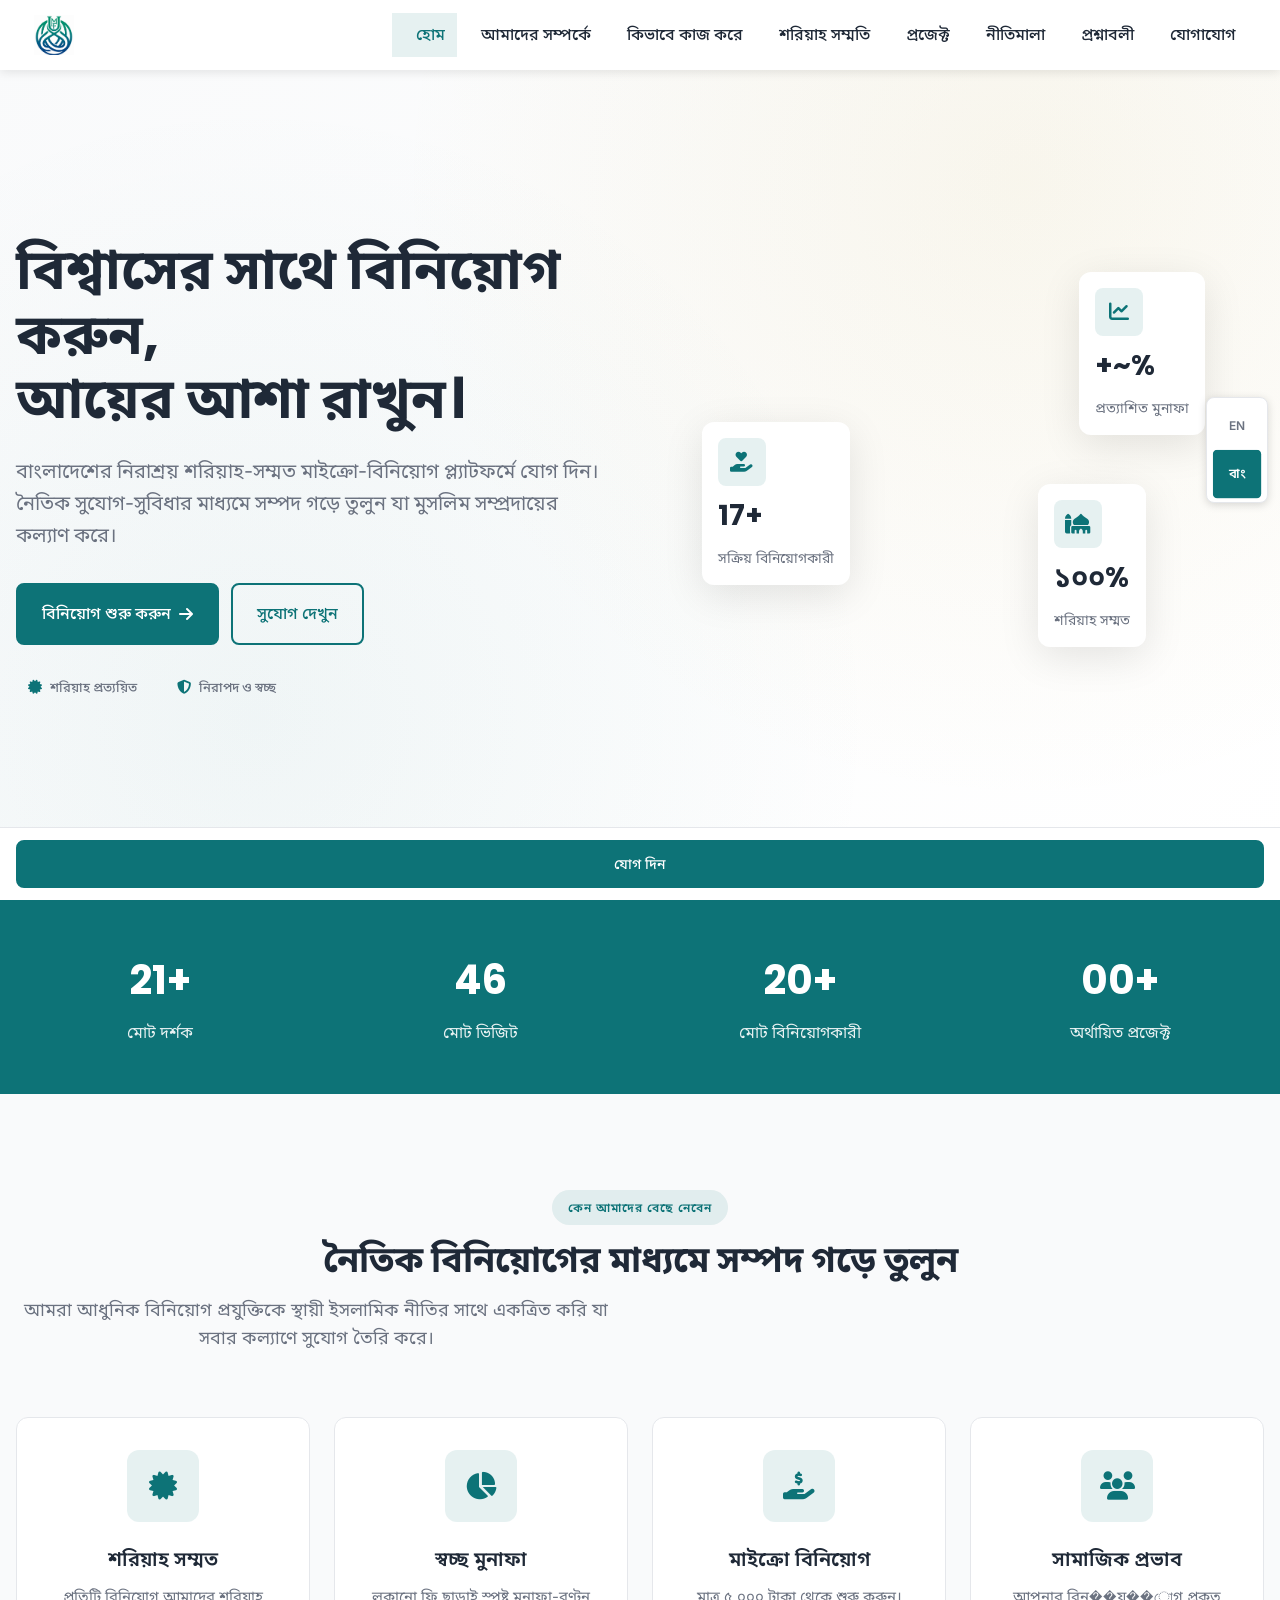
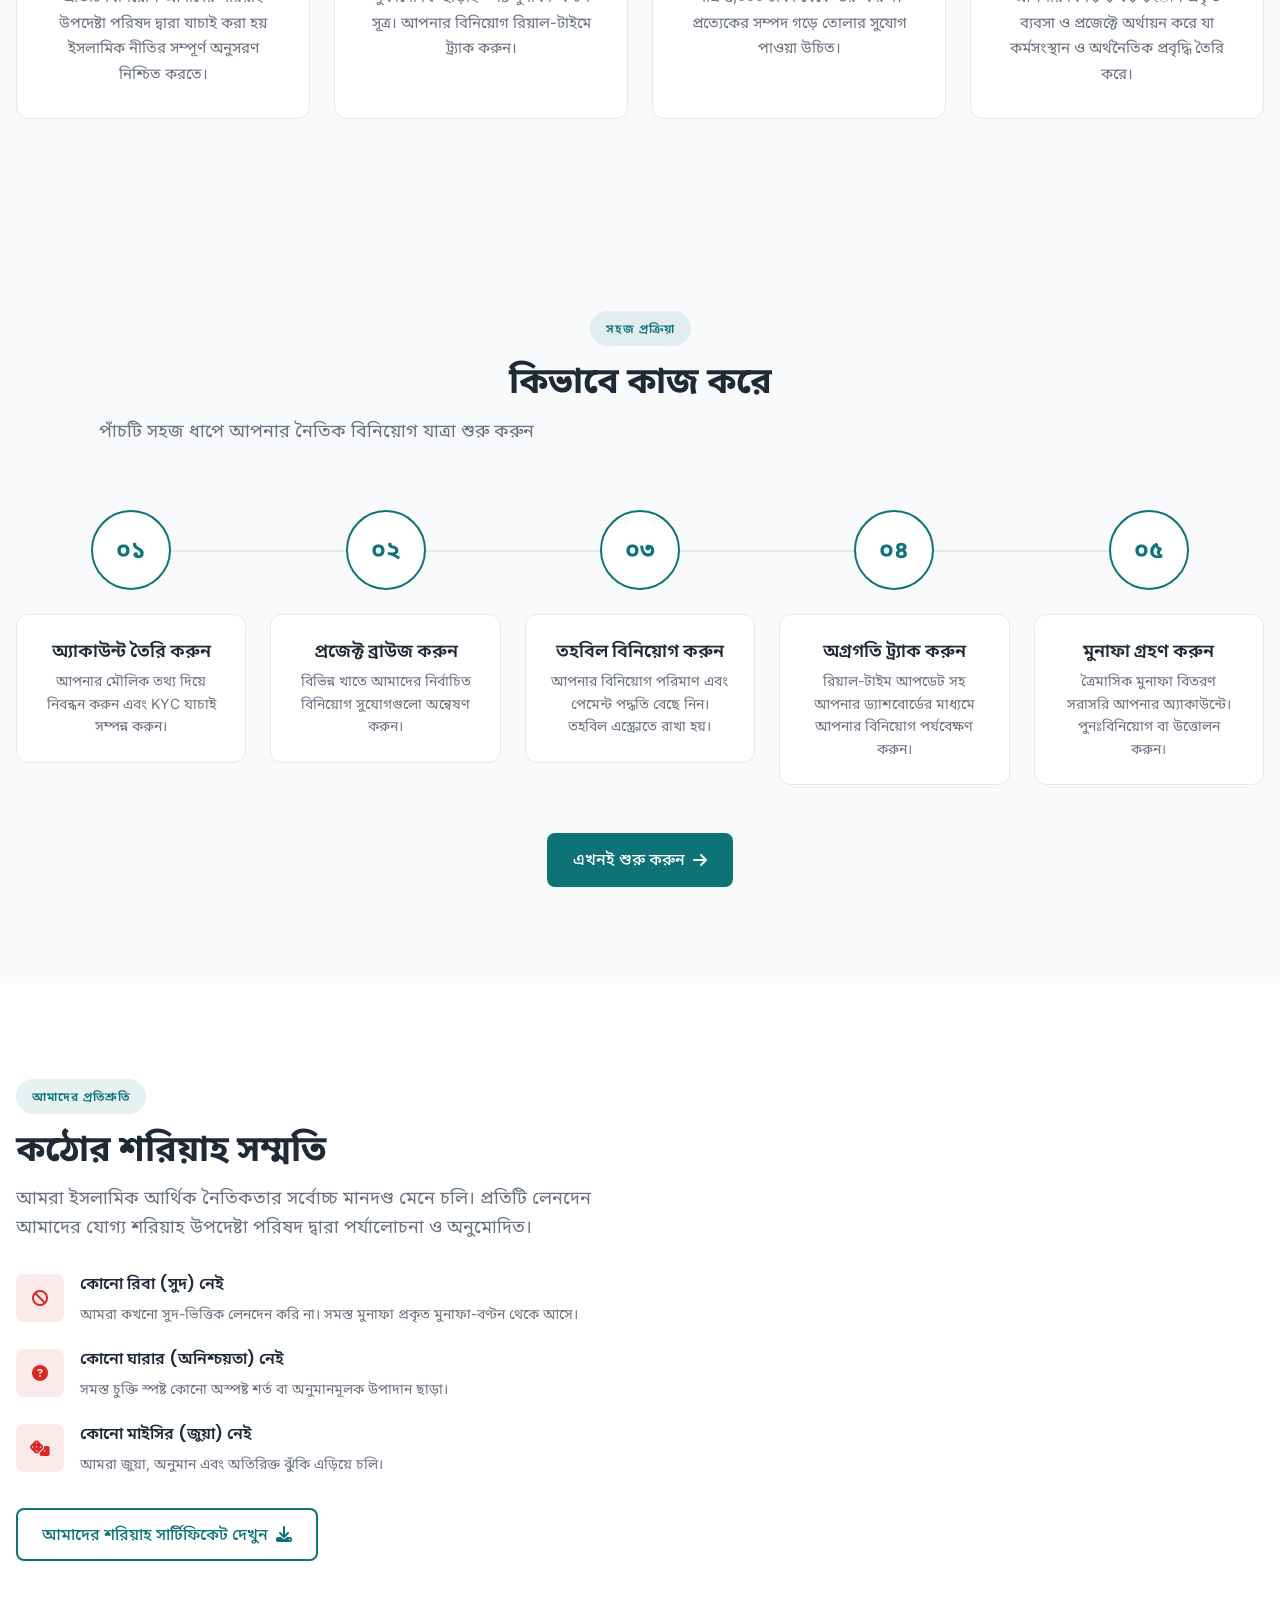
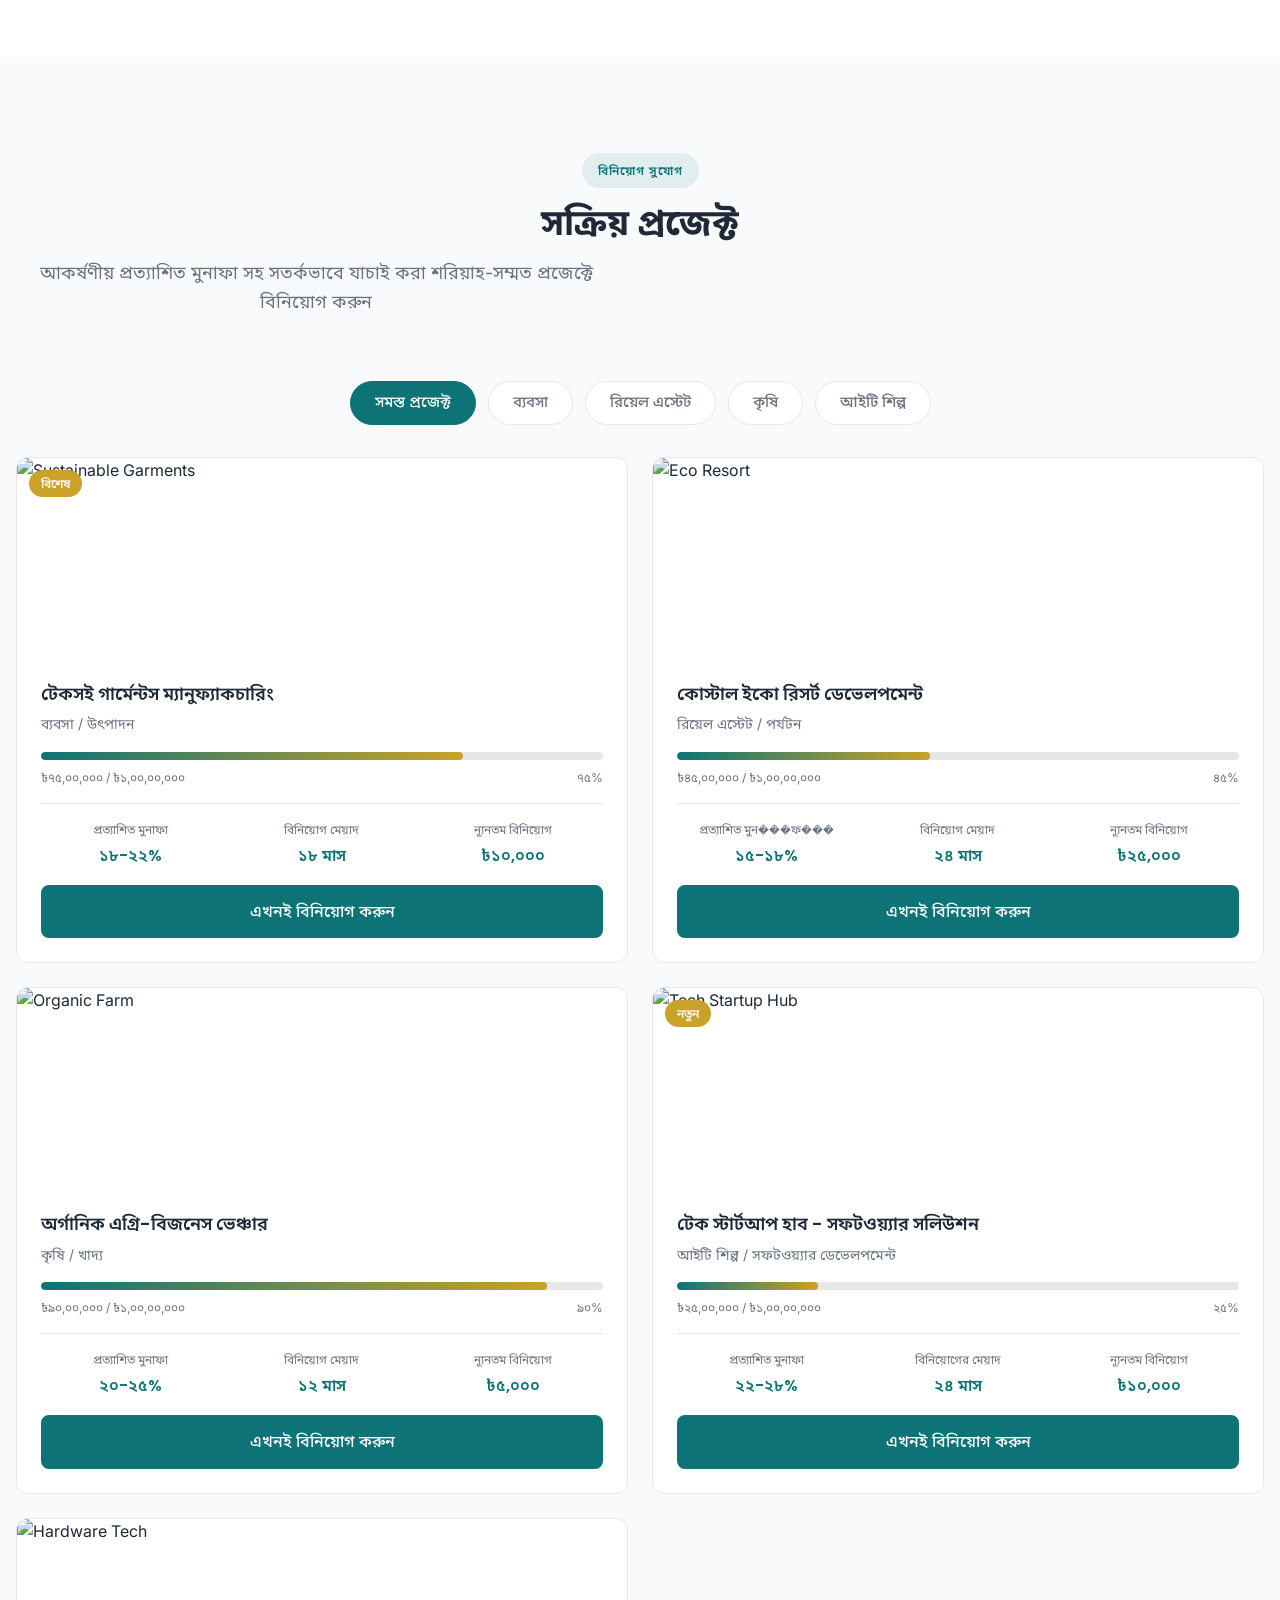
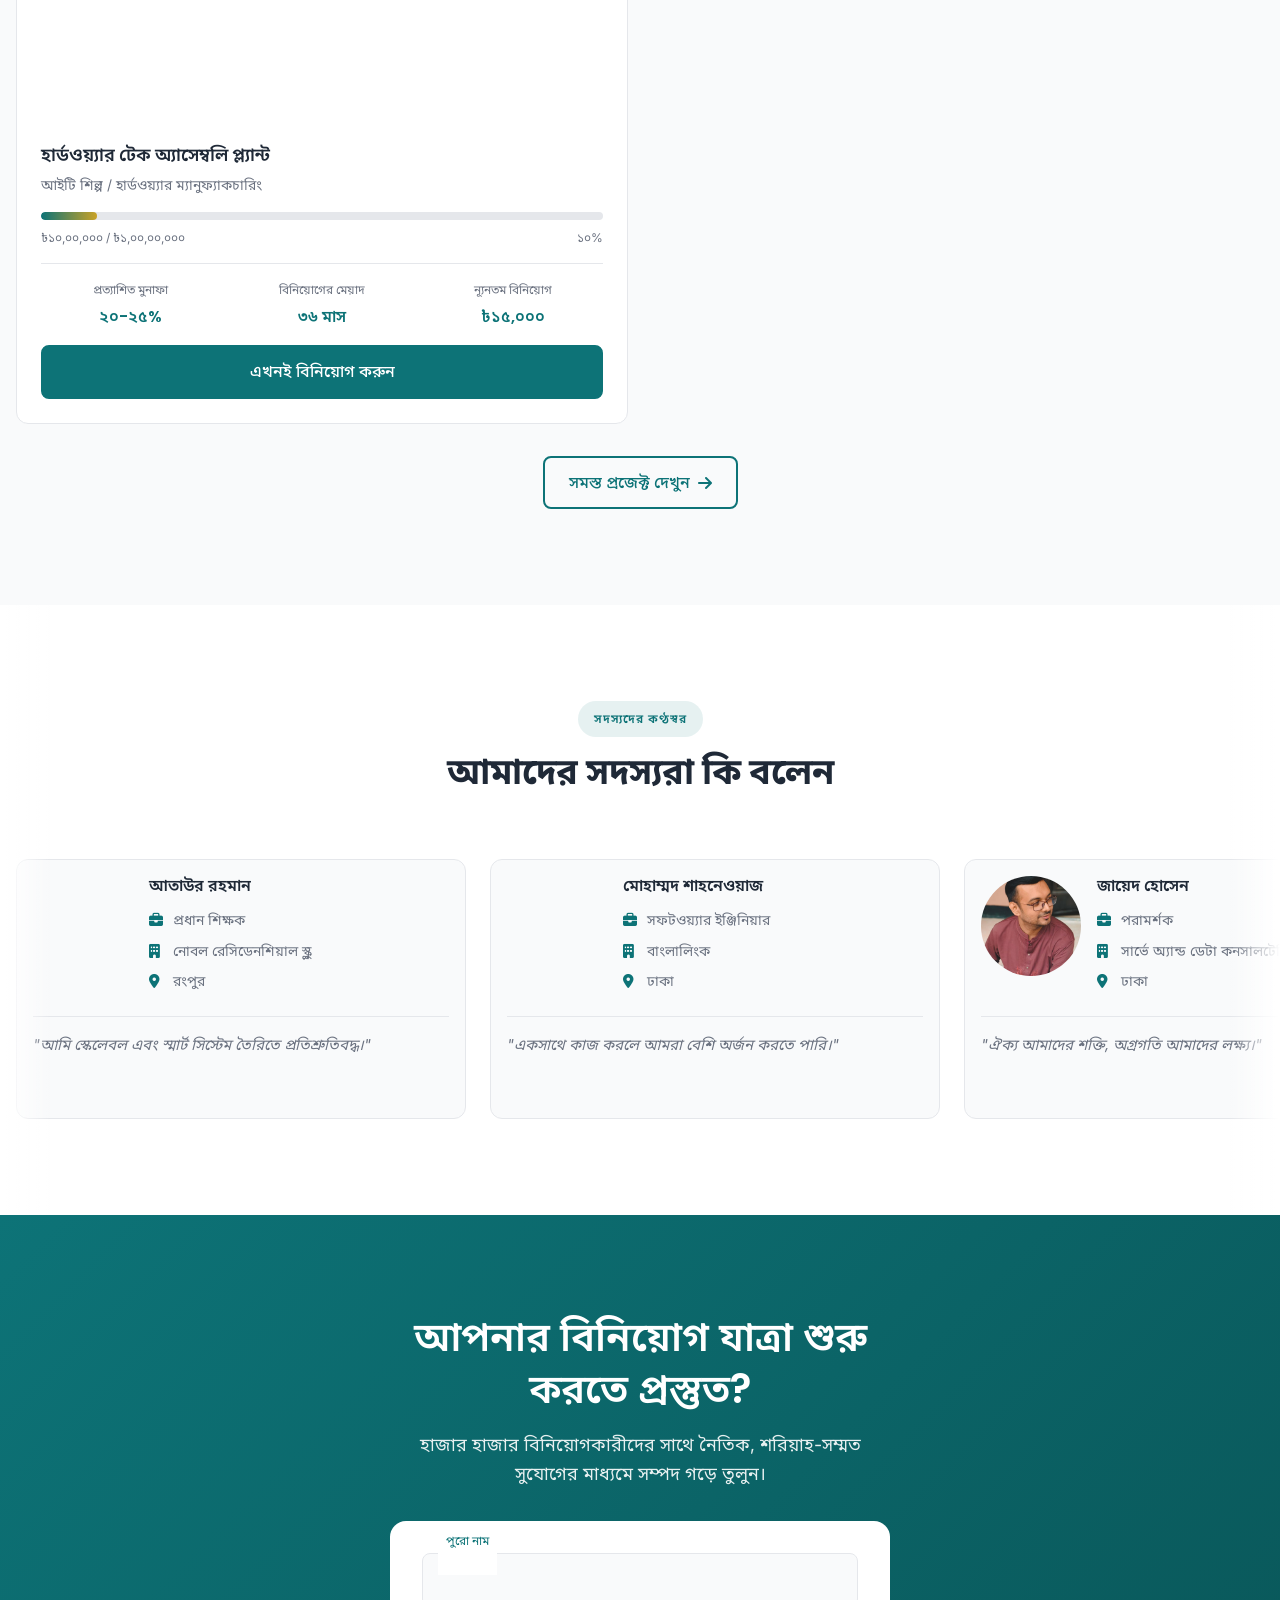
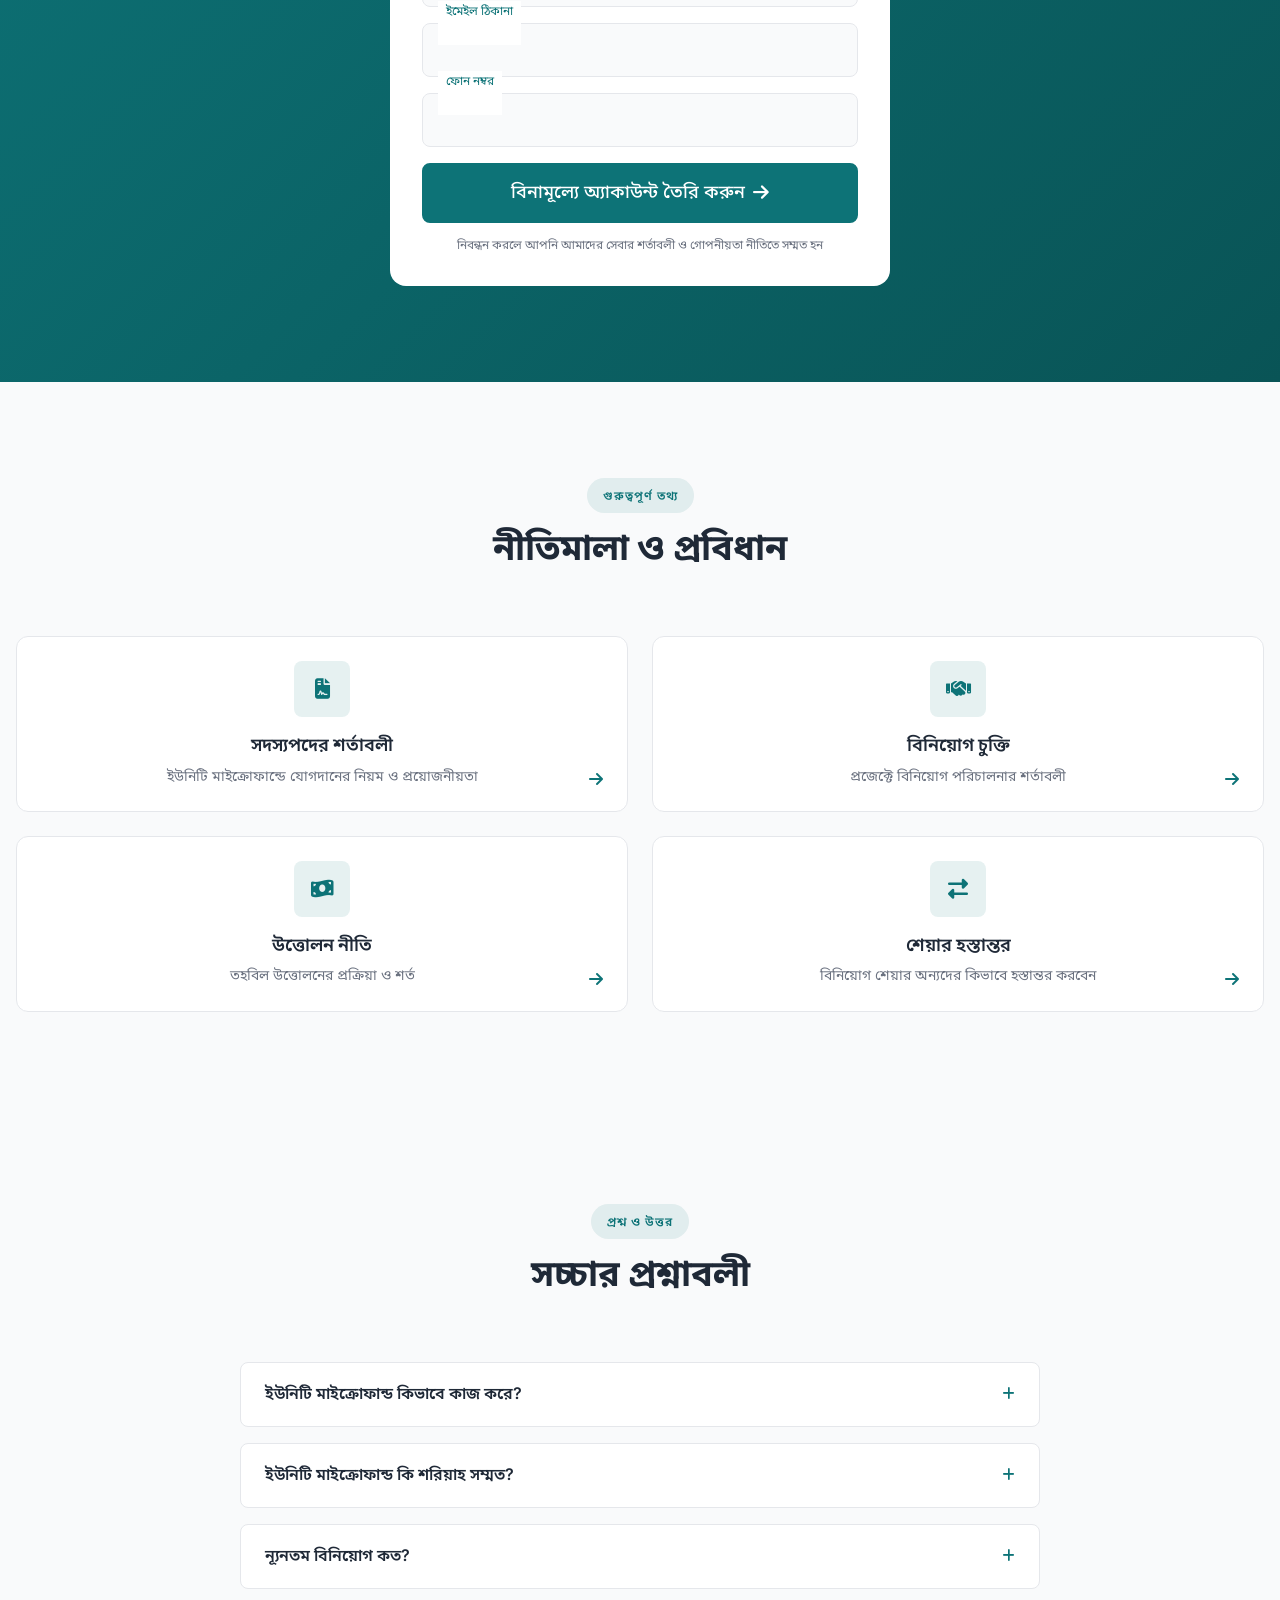
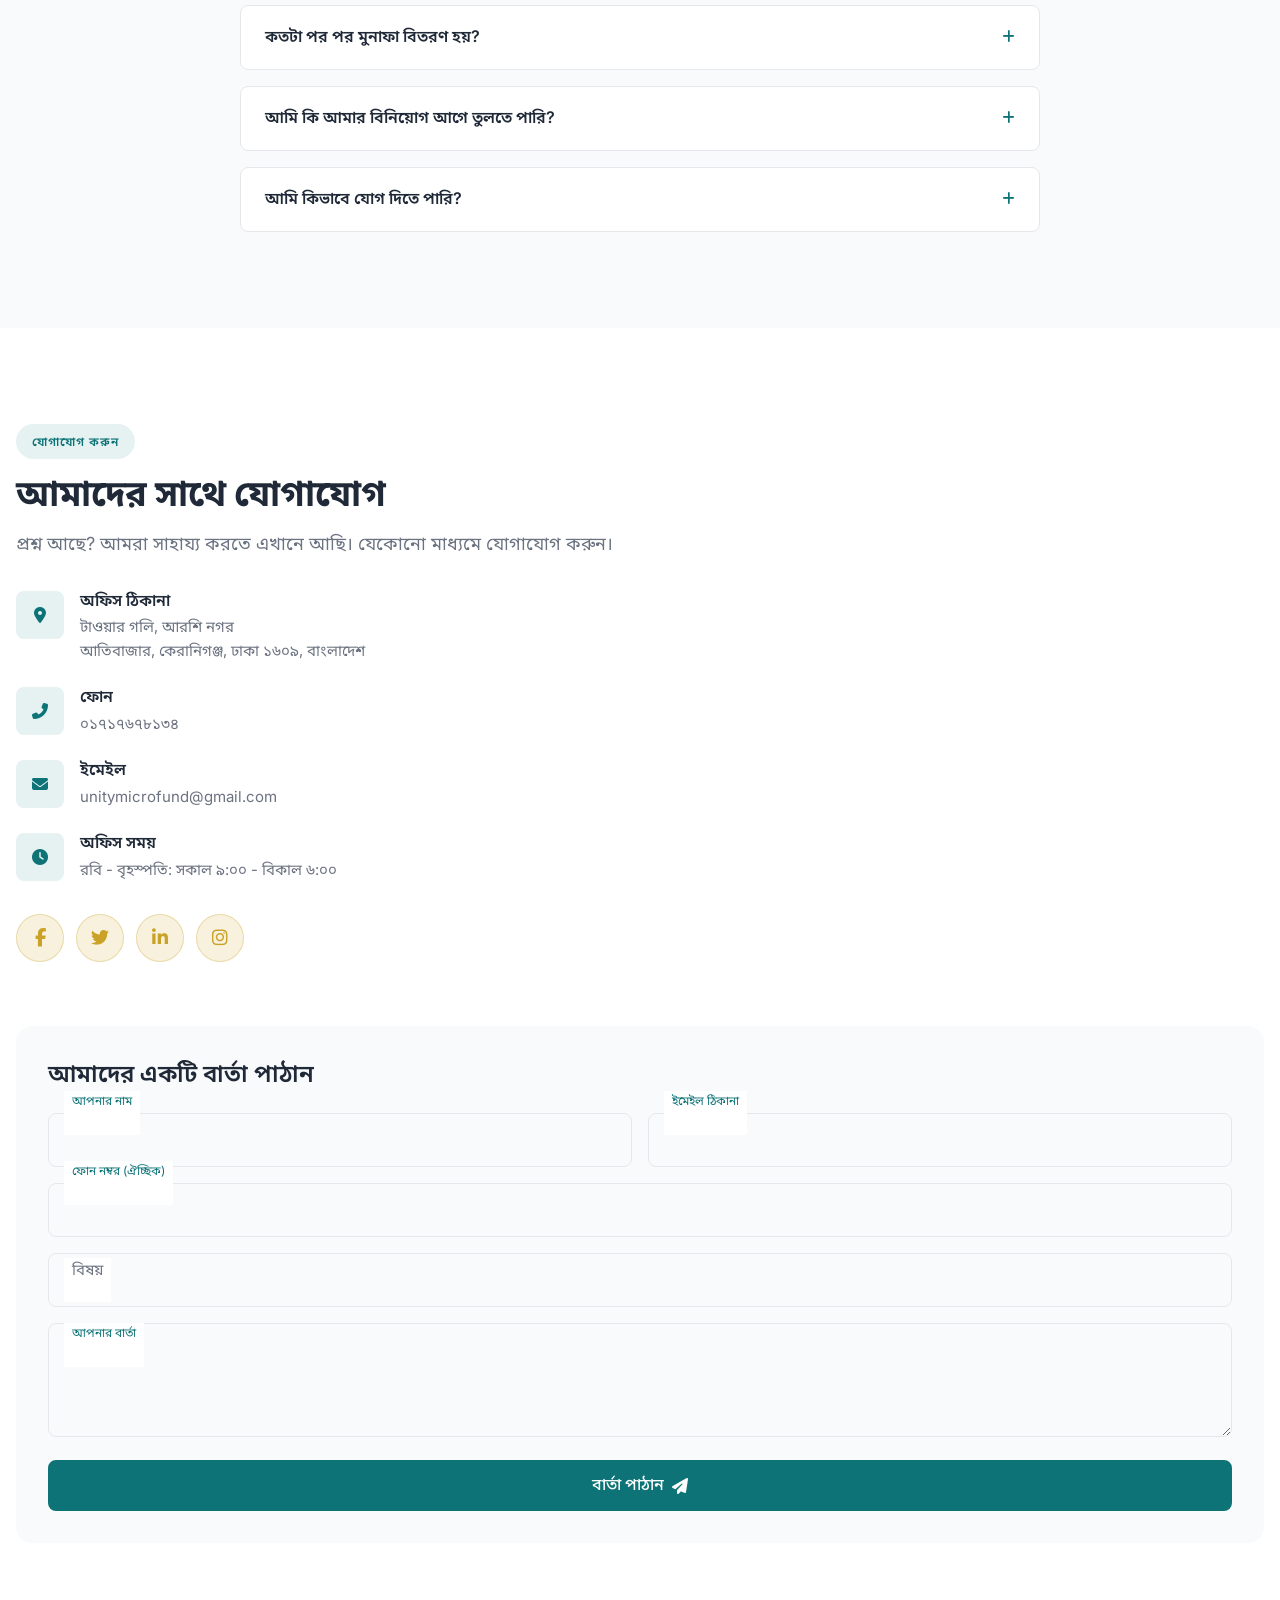
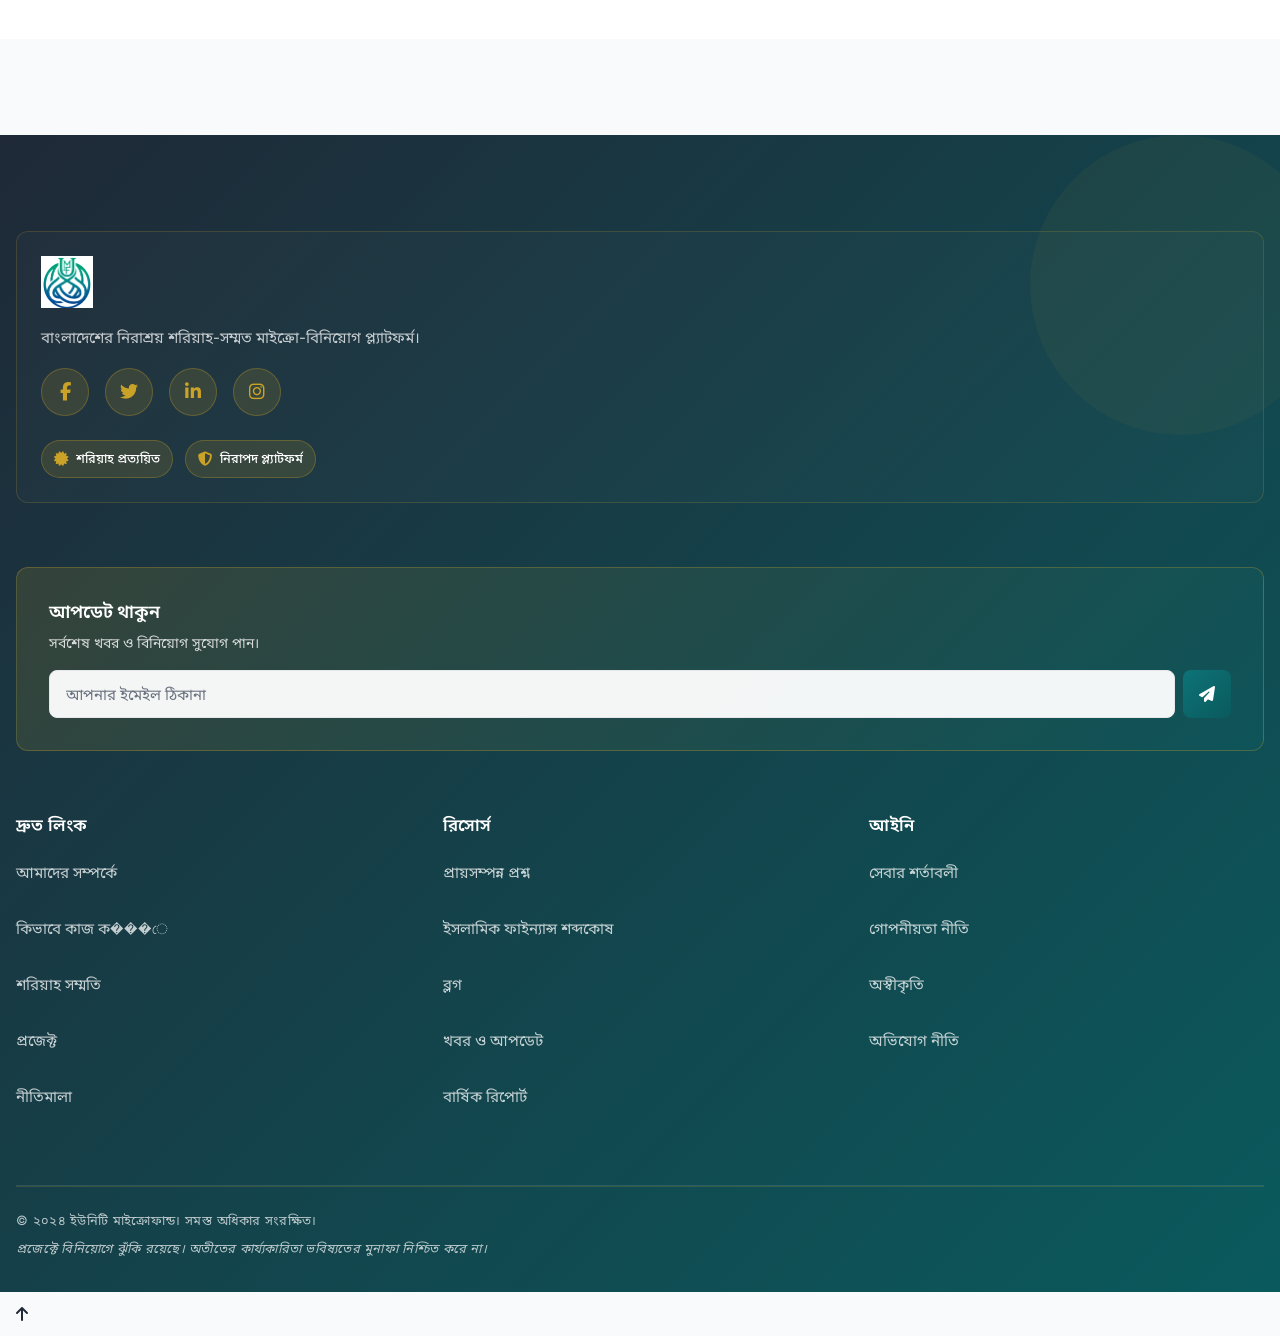
==== commit f5cb92b8: "Update UI files and add new member resources" ====
--- a/index-bn.html
+++ b/index-bn.html
@@ -190,20 +190,20 @@
       <div class="container">
         <div class="stats-grid">
           <div class="stat-item">
+            <div class="stat-number" id="totalVisitors">0</div>
+            <div class="stat-label">মোট দর্শক</div>
+          </div>
+          <div class="stat-item">
+            <div class="stat-number" id="totalVisits">0</div>
+            <div class="stat-label">মোট ভিজিট</div>
+          </div>
+          <div class="stat-item">
             <div class="stat-number">20+</div>
             <div class="stat-label">মোট বিনিয়োগকারী</div>
           </div>
           <div class="stat-item">
-            <div class="stat-number">~+</div>
+            <div class="stat-number">00+</div>
             <div class="stat-label">অর্থায়িত প্রজেক্ট</div>
-          </div>
-          <div class="stat-item">
-            <div class="stat-number">~৳1.5 লাখ+</div>
-            <div class="stat-label">মোট বিনিয়োগ</div>
-          </div>
-          <div class="stat-item">
-            <div class="stat-number">~%</div>
-            <div class="stat-label">গড় মুনাফা</div>
           </div>
         </div>
       </div>
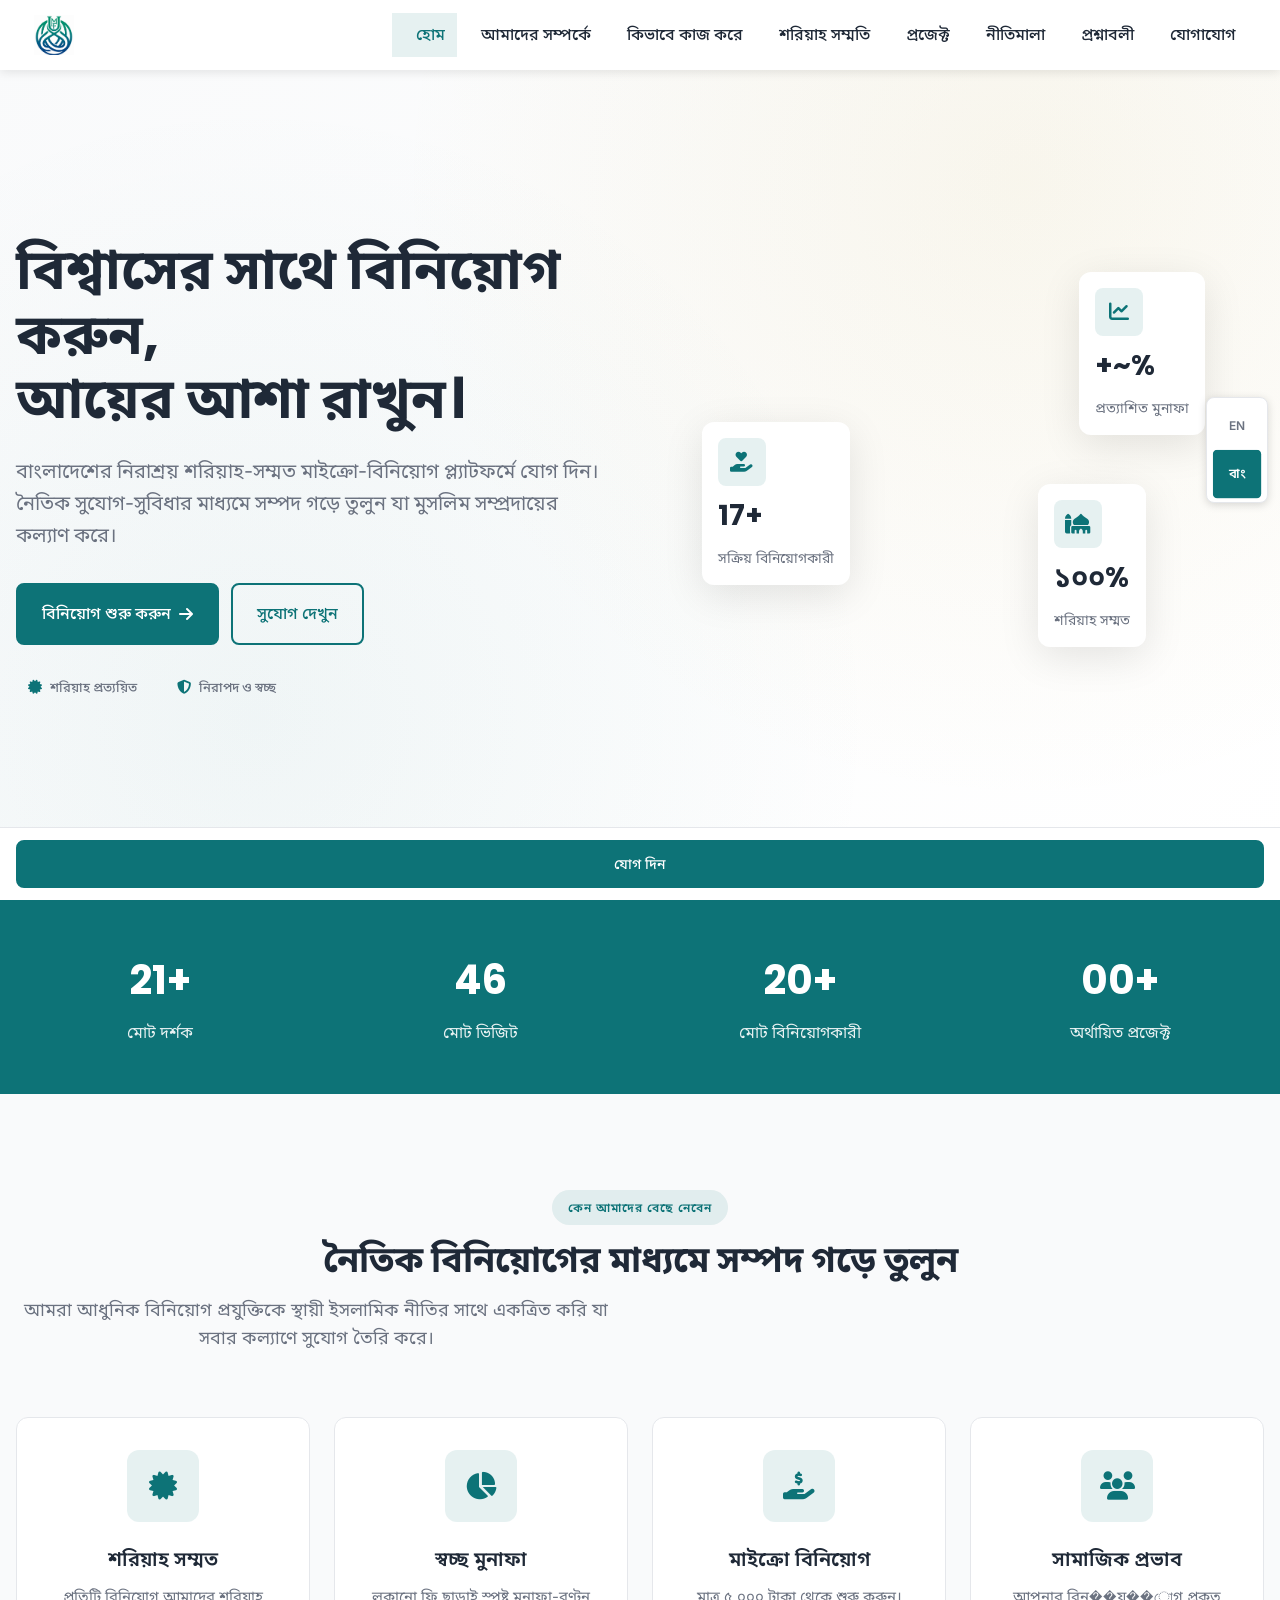
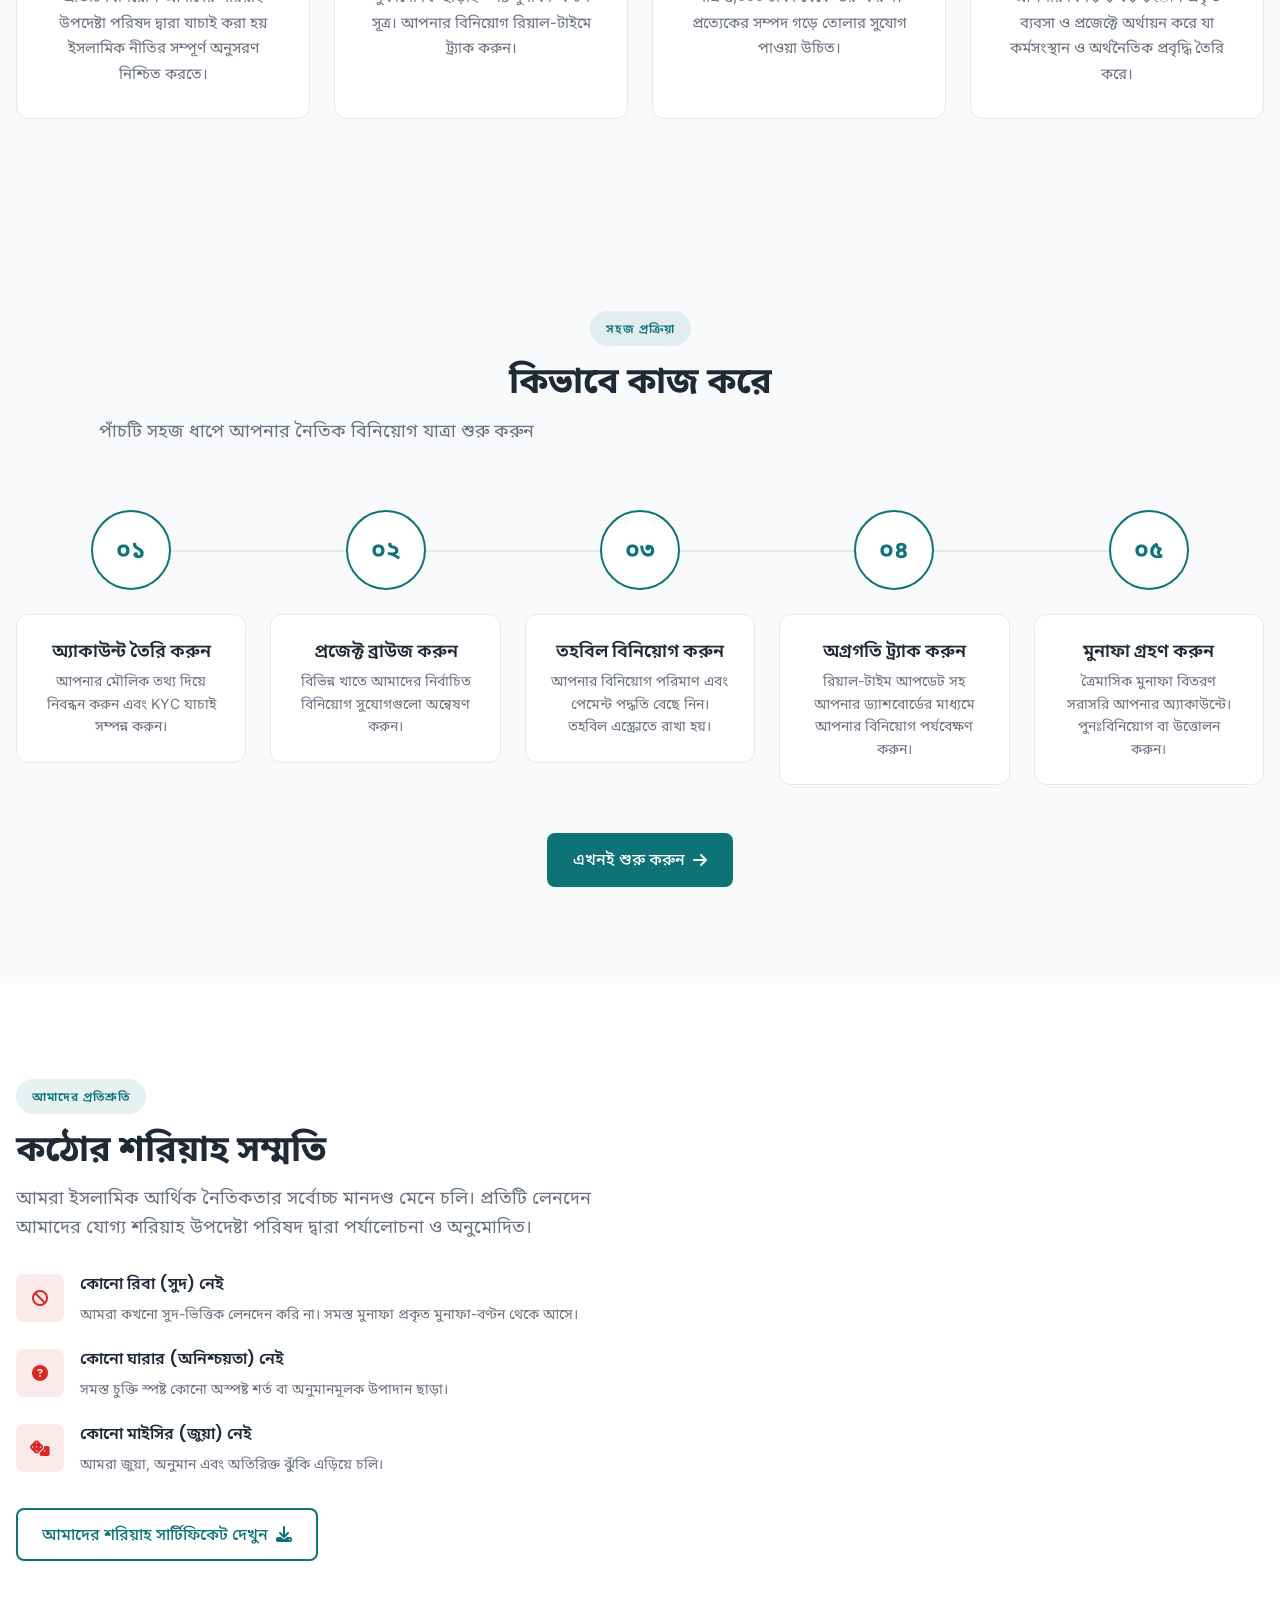
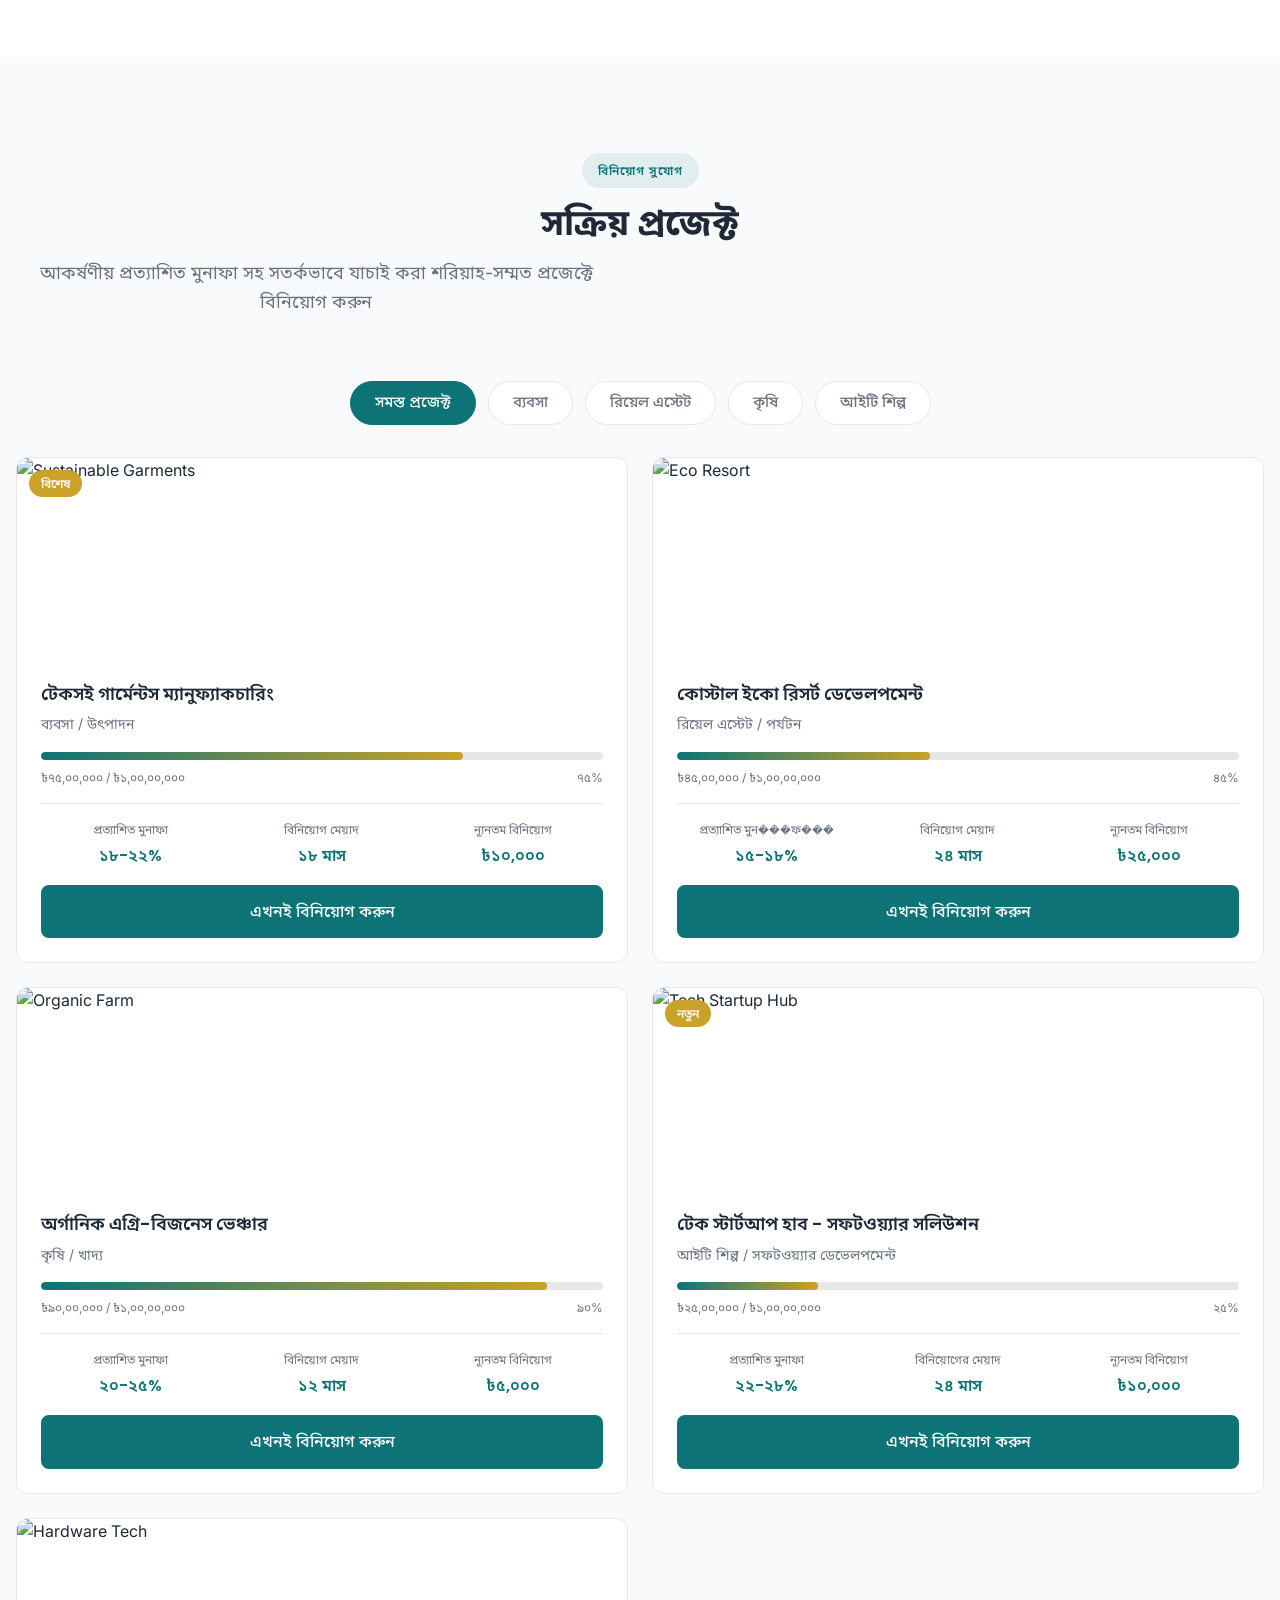
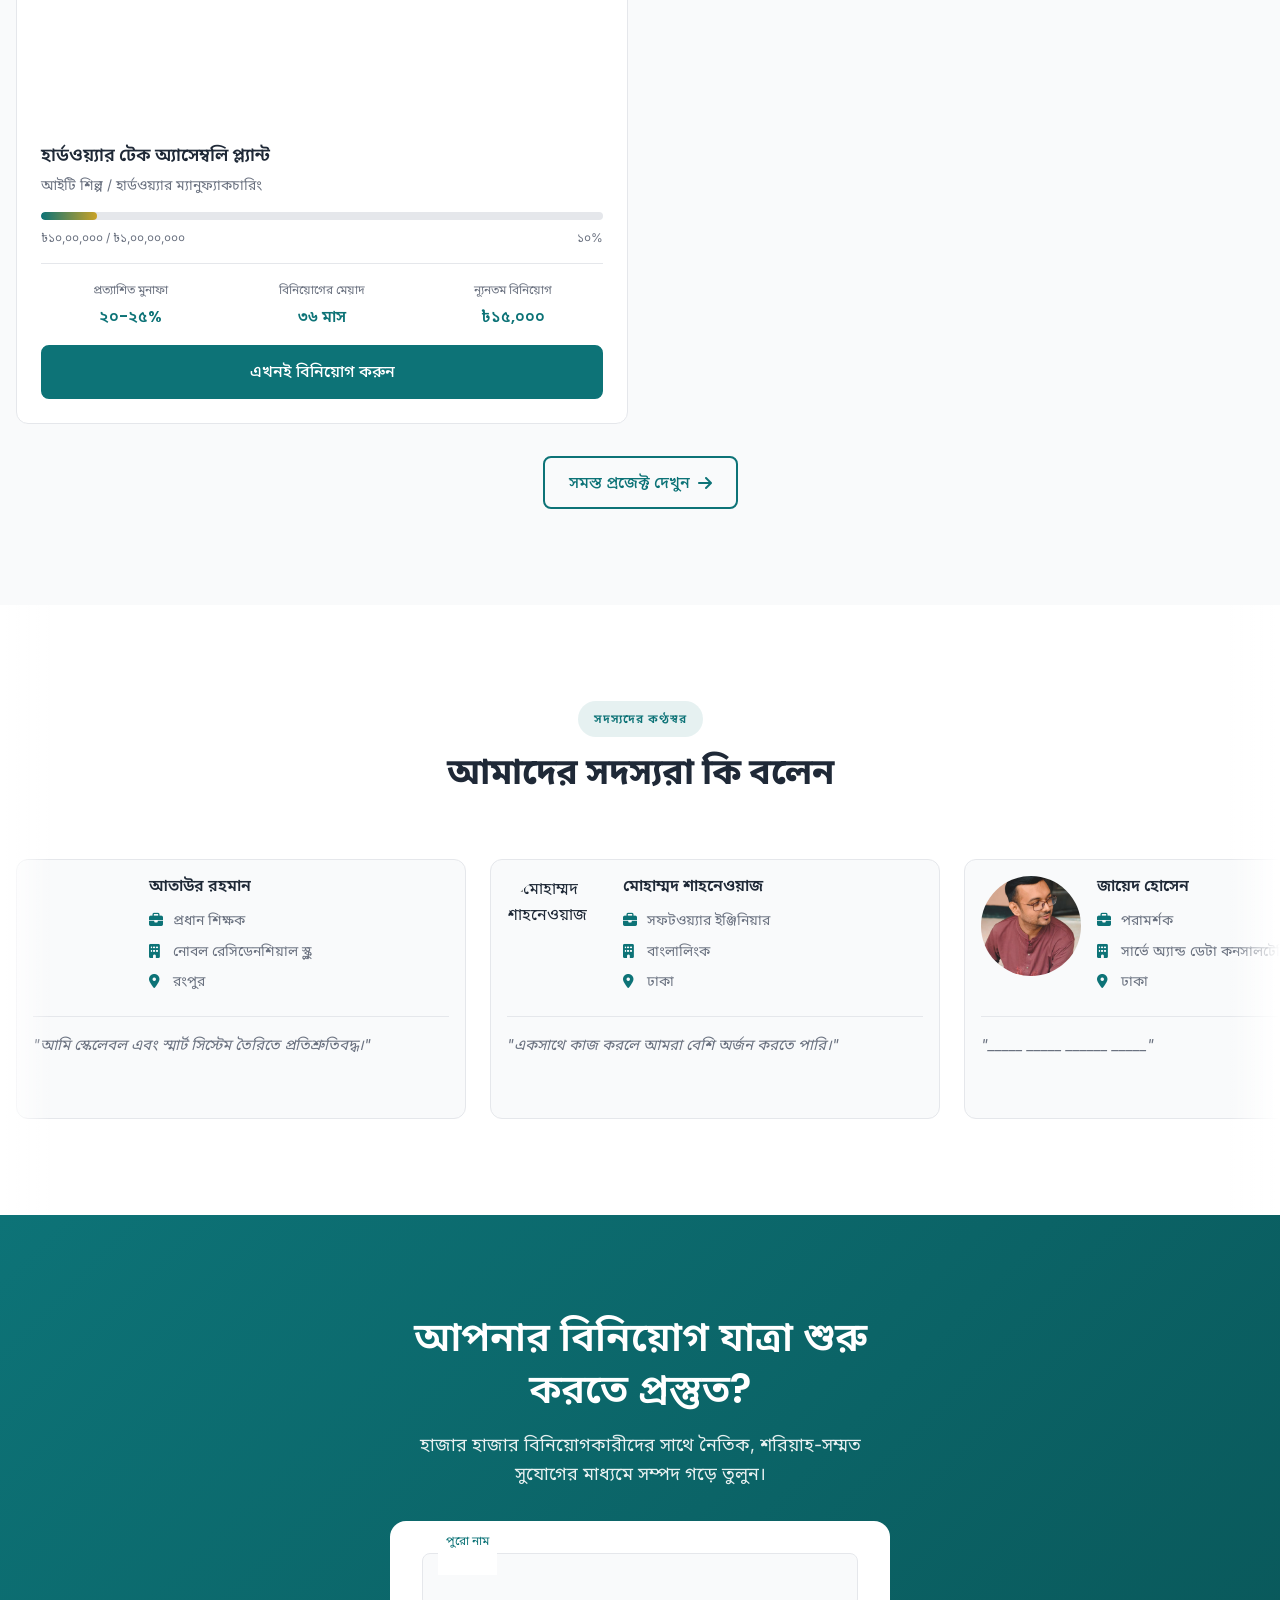
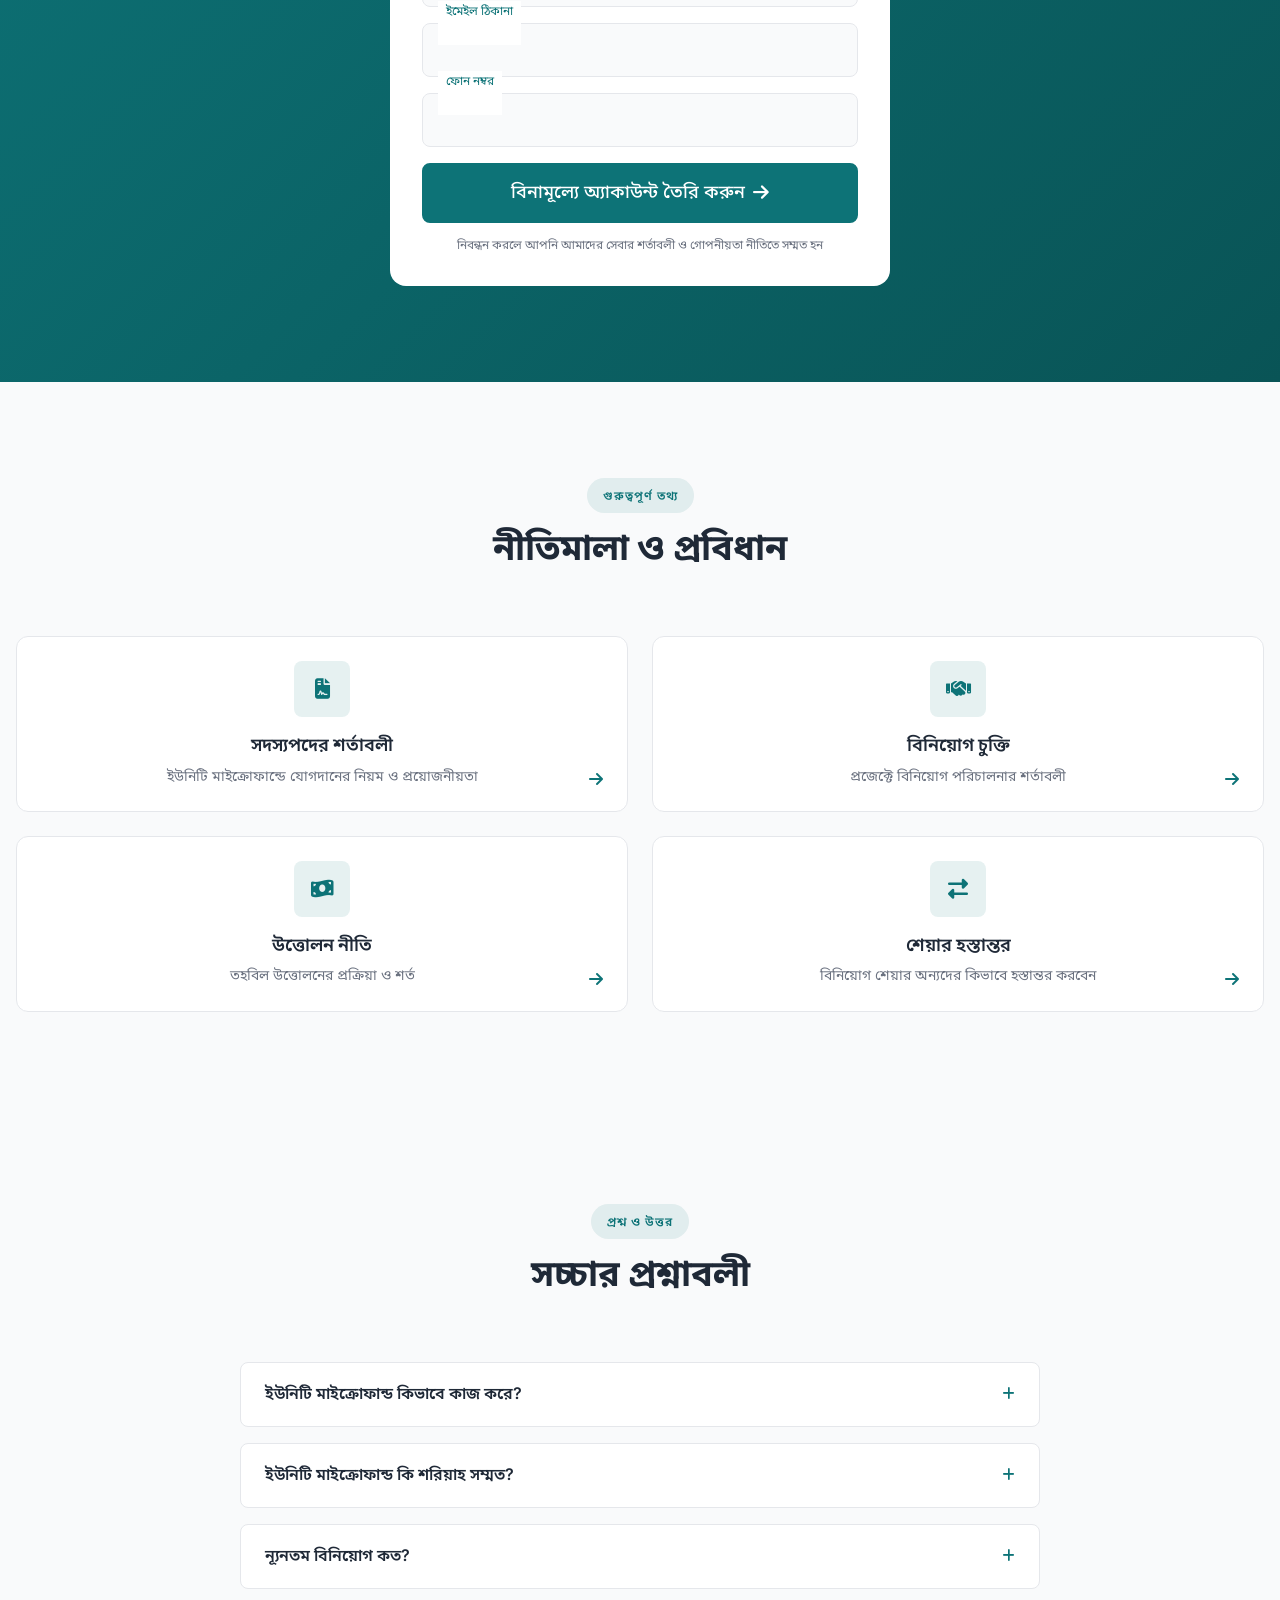
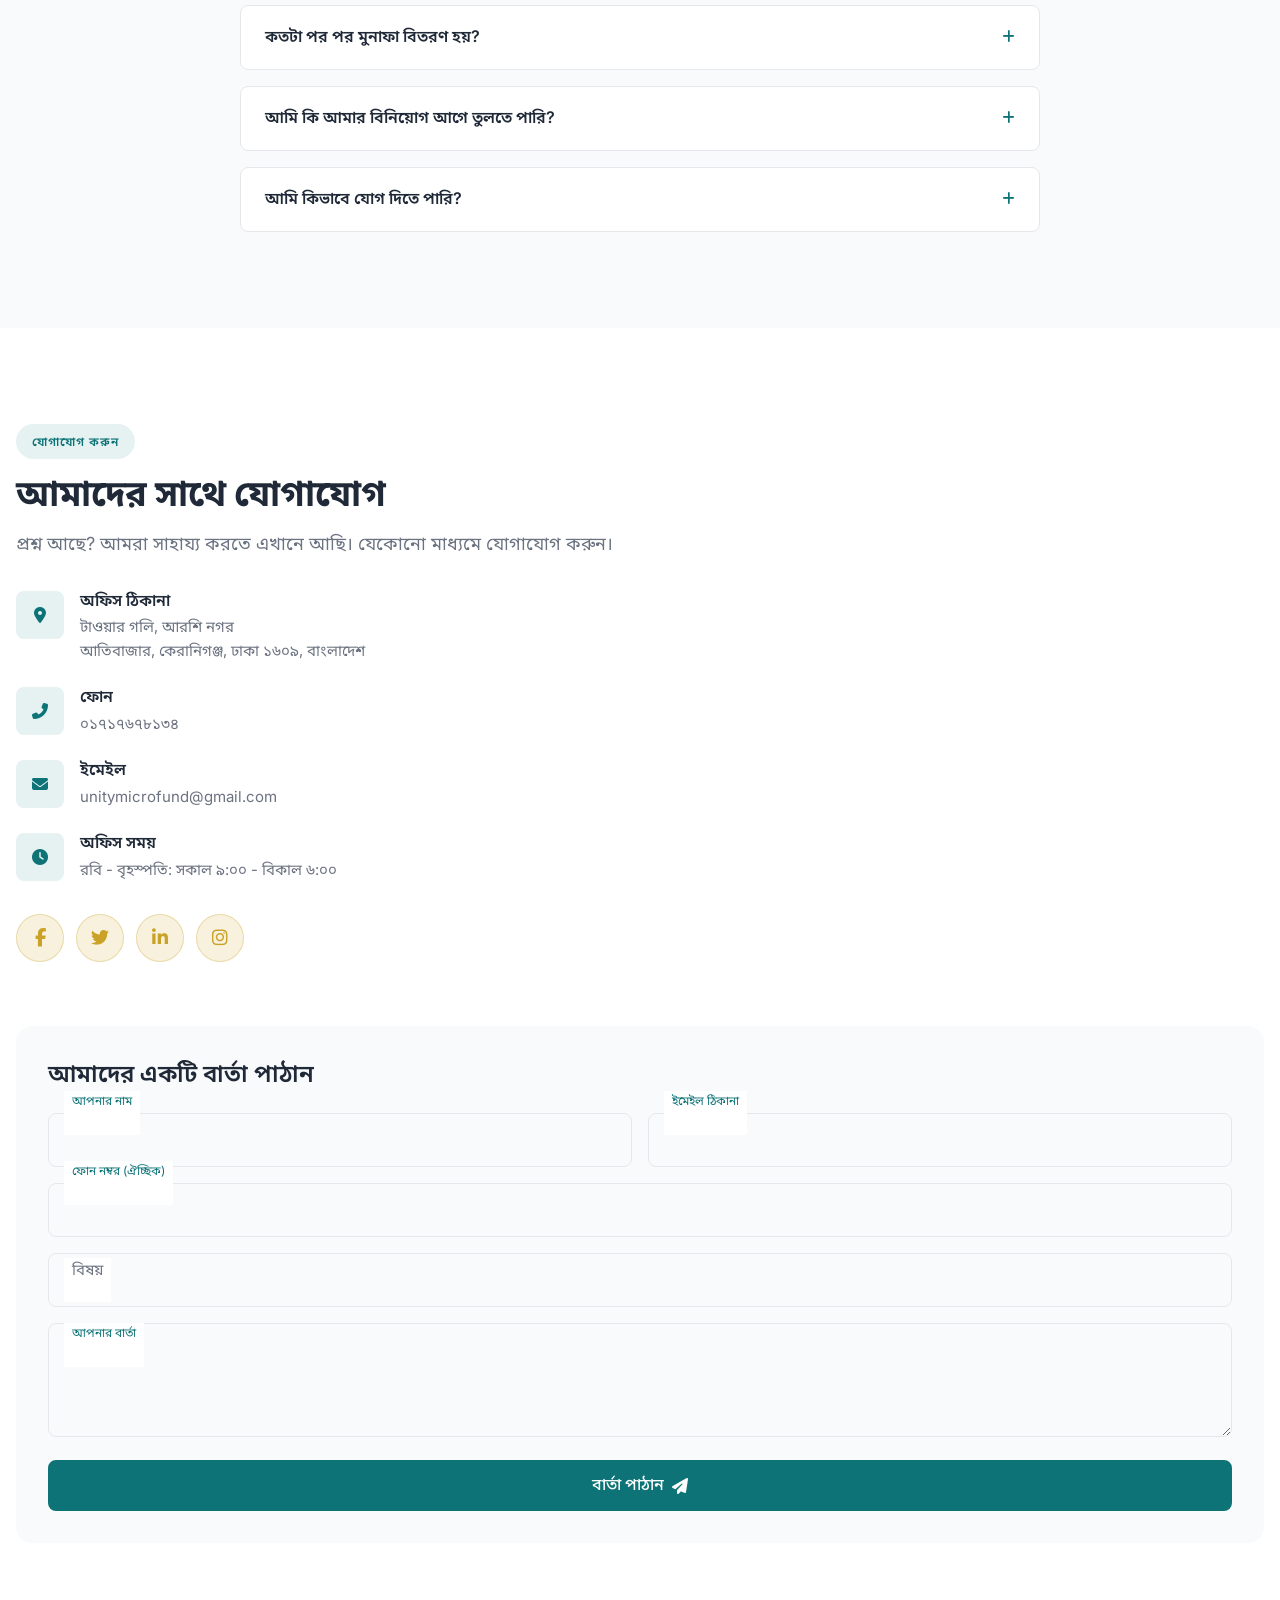
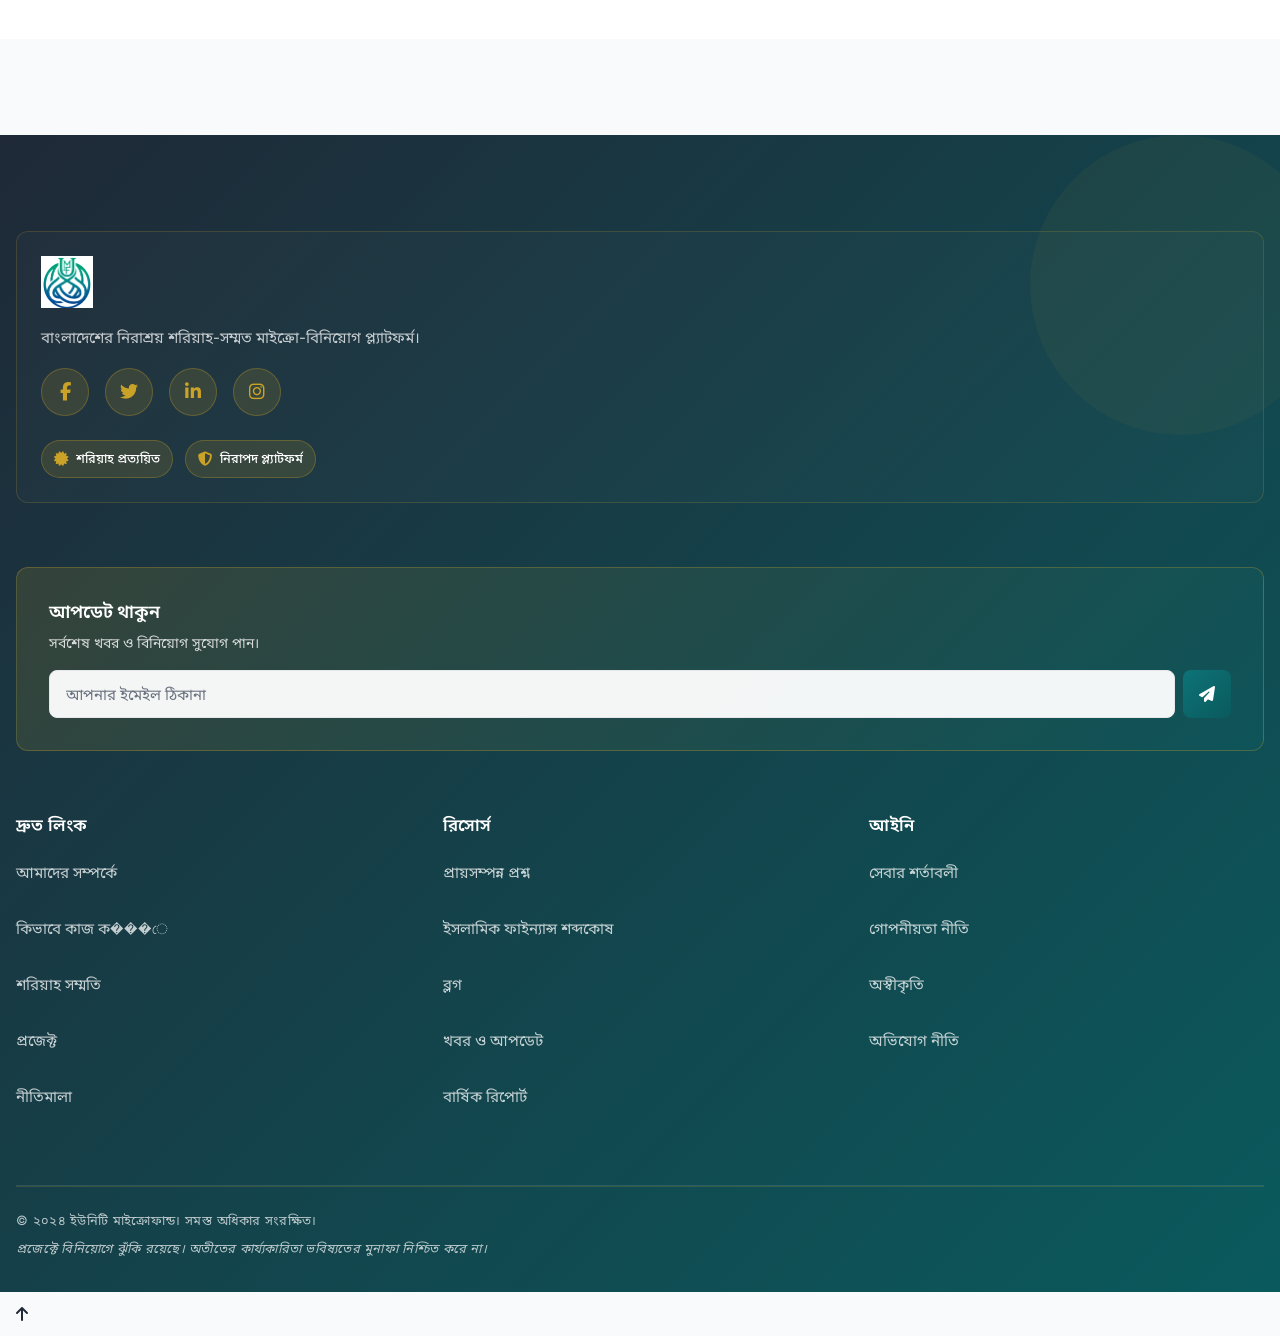
==== commit a0fb72e3: "1.4 policy modified in bangla" ====
--- a/index-bn.html
+++ b/index-bn.html
@@ -1065,9 +1065,7 @@
 
             <h3>৪. অ্যাকাউন্ট নিরাপত্তা</h3>
             <p>
-              সদস্যরা তাদের অ্যাকাউন্টের নিরাপত্তা বজায় রাখার জন্য দায়ী এবং
-              তাদের অ্যাকাউন্টের মাধ্যমে পরিচালিত যেকোনো কার্যকলাপের জন্য দায়ী
-              থাকবেন। দুই-ফ্যাক্টর প্রমাণীকরণ পাওয়া যায় এবং সুপারিশ করা হয়।
+              সততা, শৃঙ্খলা এবং সহযোগিতা সর্বদা বজায় রাখতে হবে। সদস্যদের পারস্পরিক সম্মান, সততা এবং দায়িত্বশীলতা বজায় রাখা আবশ্যক। প্রতিষ্ঠানের ক্ষতিকর যে কোনো কর্মকাণ্ড কঠোরভাবে নিষিদ্ধ।
             </p>
 
             <h3>৫. বিলুপ্তি</h3>
@@ -1223,7 +1221,7 @@
               পারে। সমস্ত প্রজেক্টে মধ্যবর্তী হস্তান্তর অনুমোদিত নয়।
             </p>
 
-            <h3>৫. ডokumentation</h3>
+            <h3>৫. ডকুমেন্টেশন</h3>
             <p>
               সমস্ত হস্তান্তর নথিভুক্ত এবং রেকর্ডের জন্য উভয় পক্ষকে একটি
               ডিজিটাল সার্টিফিকেট প্রদান করা হয়।
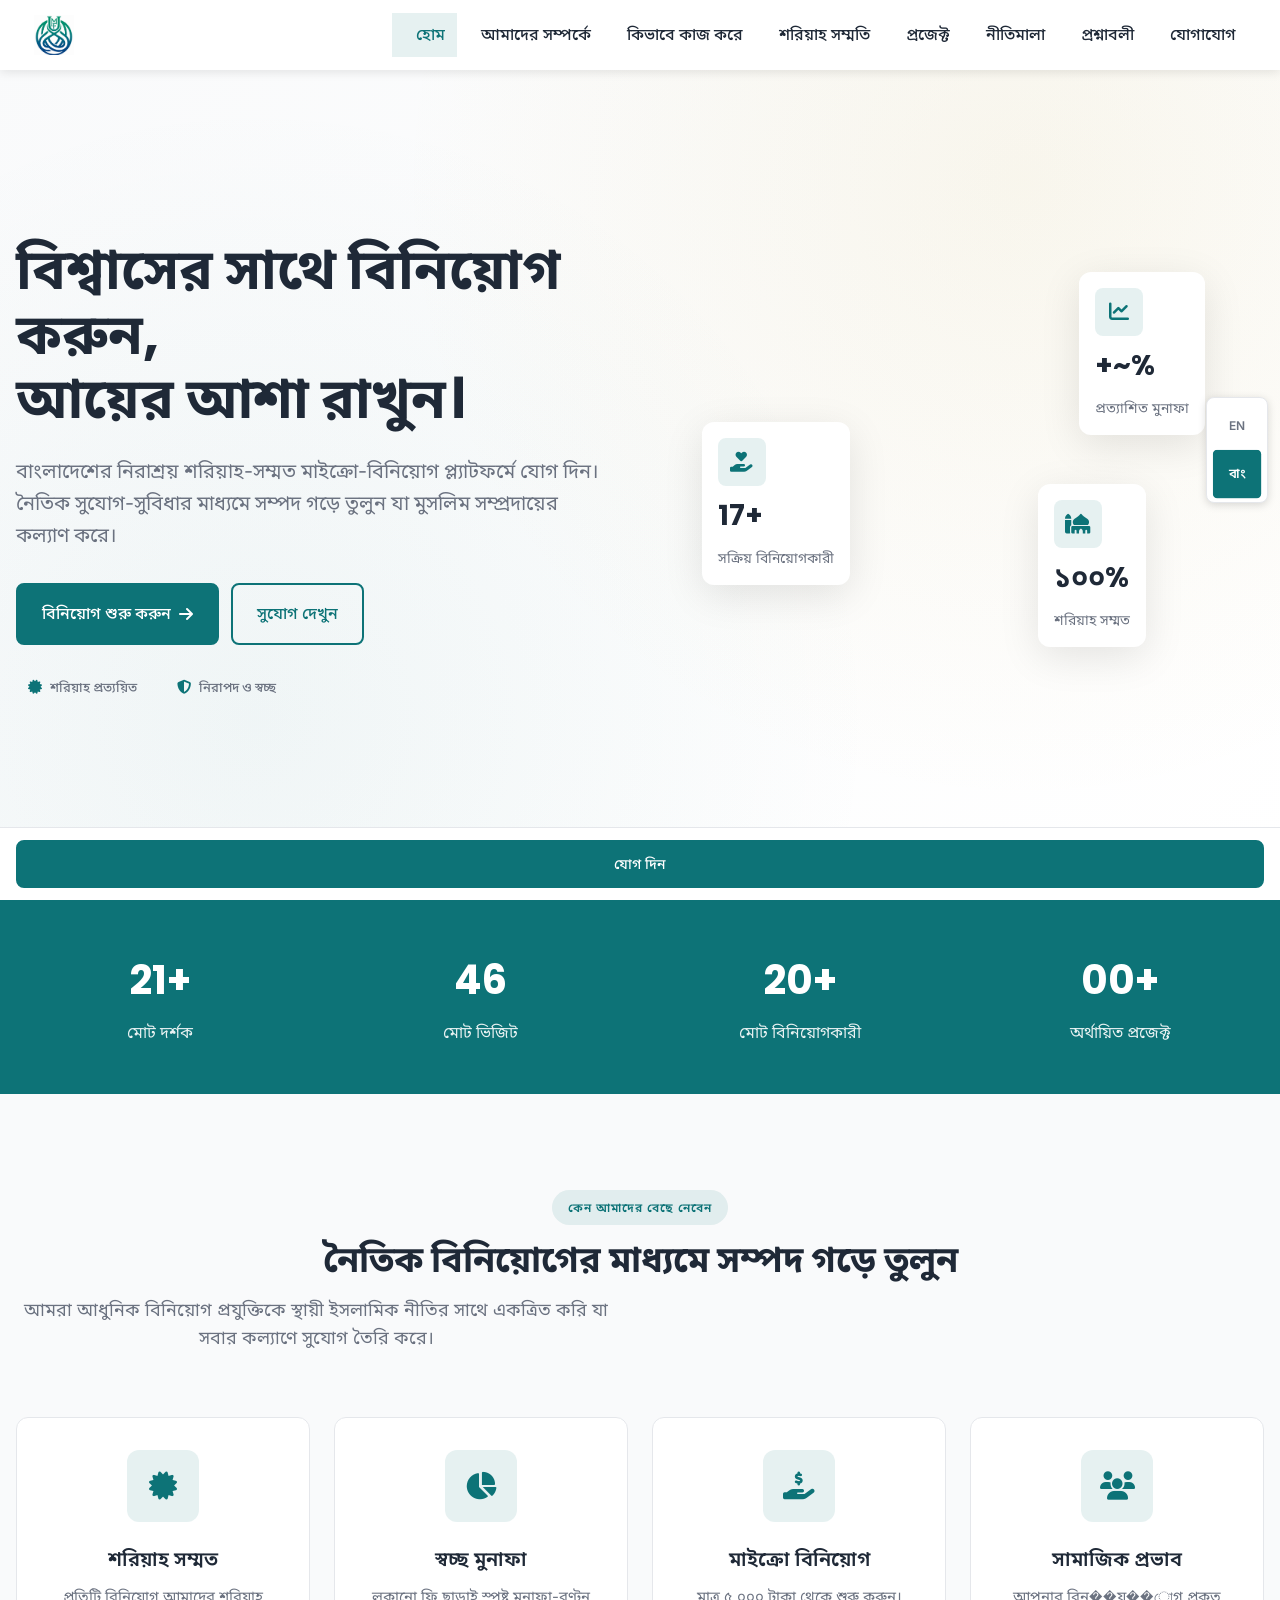
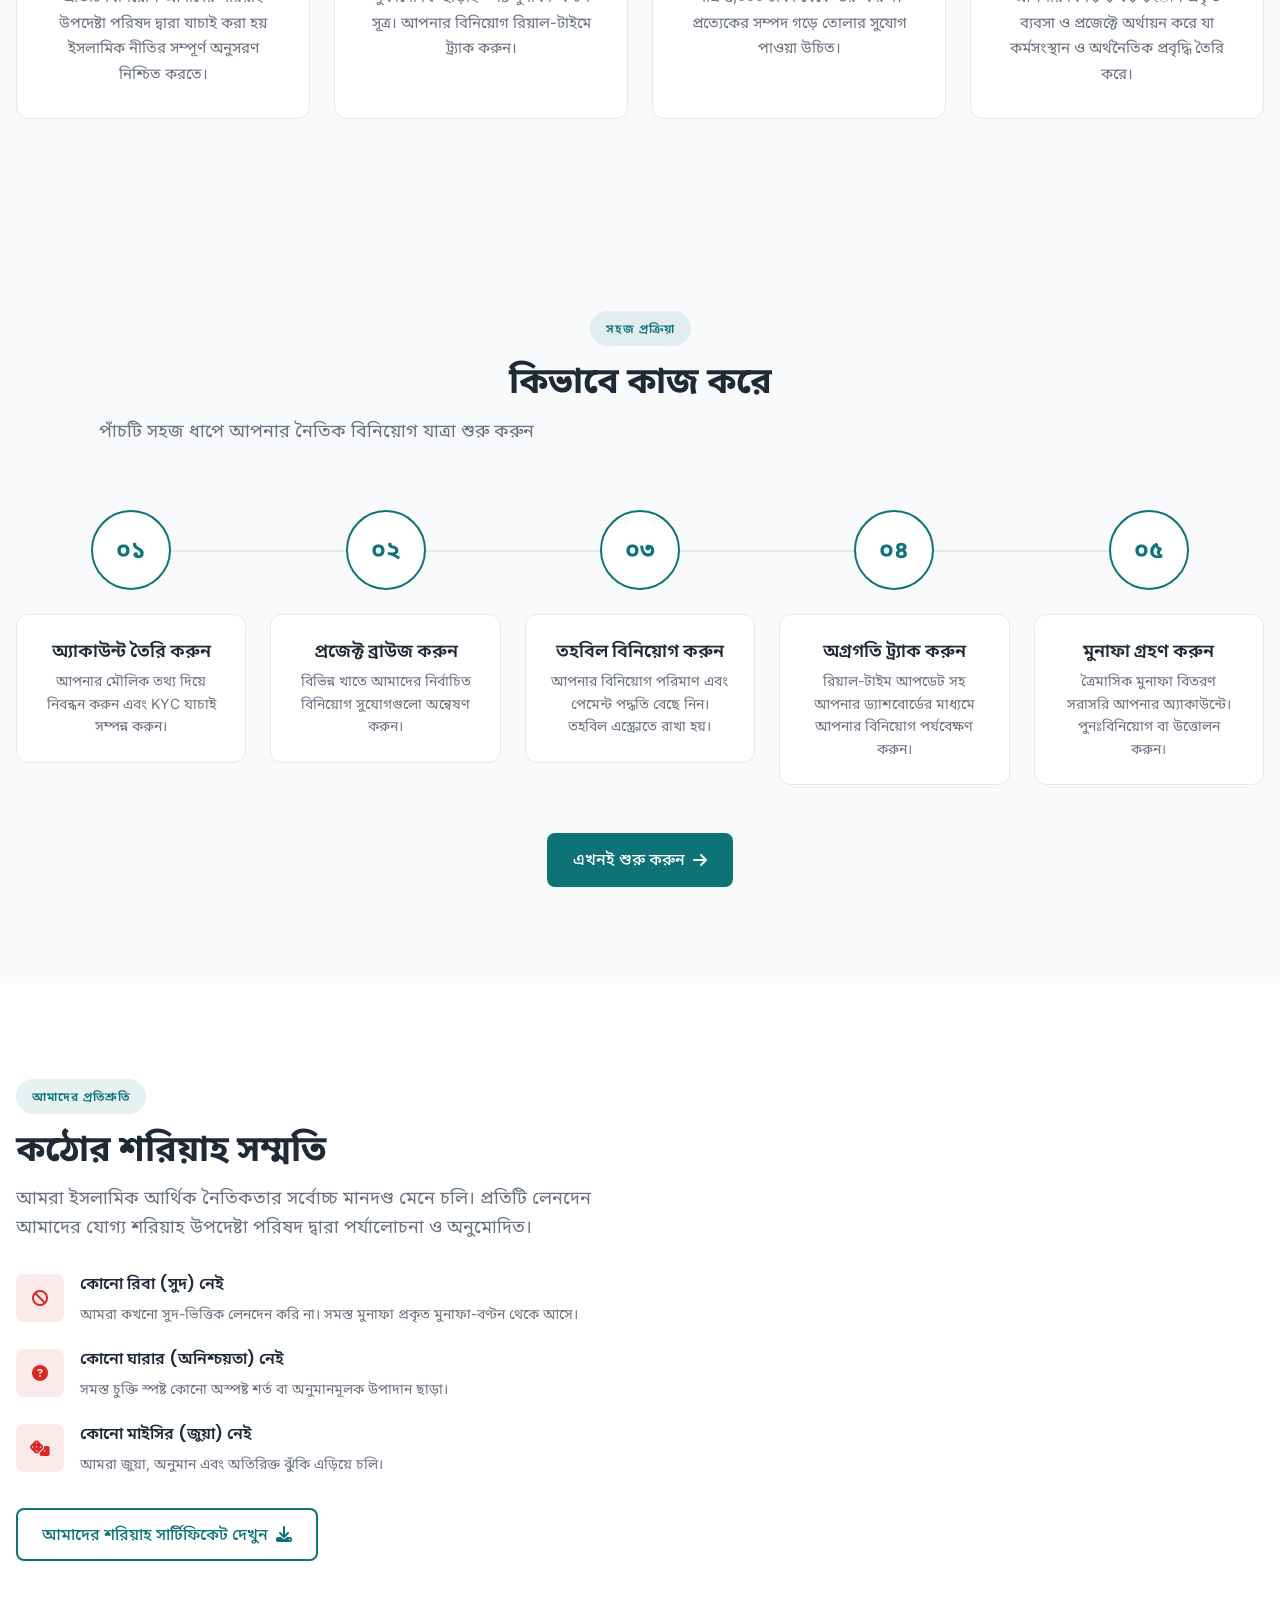
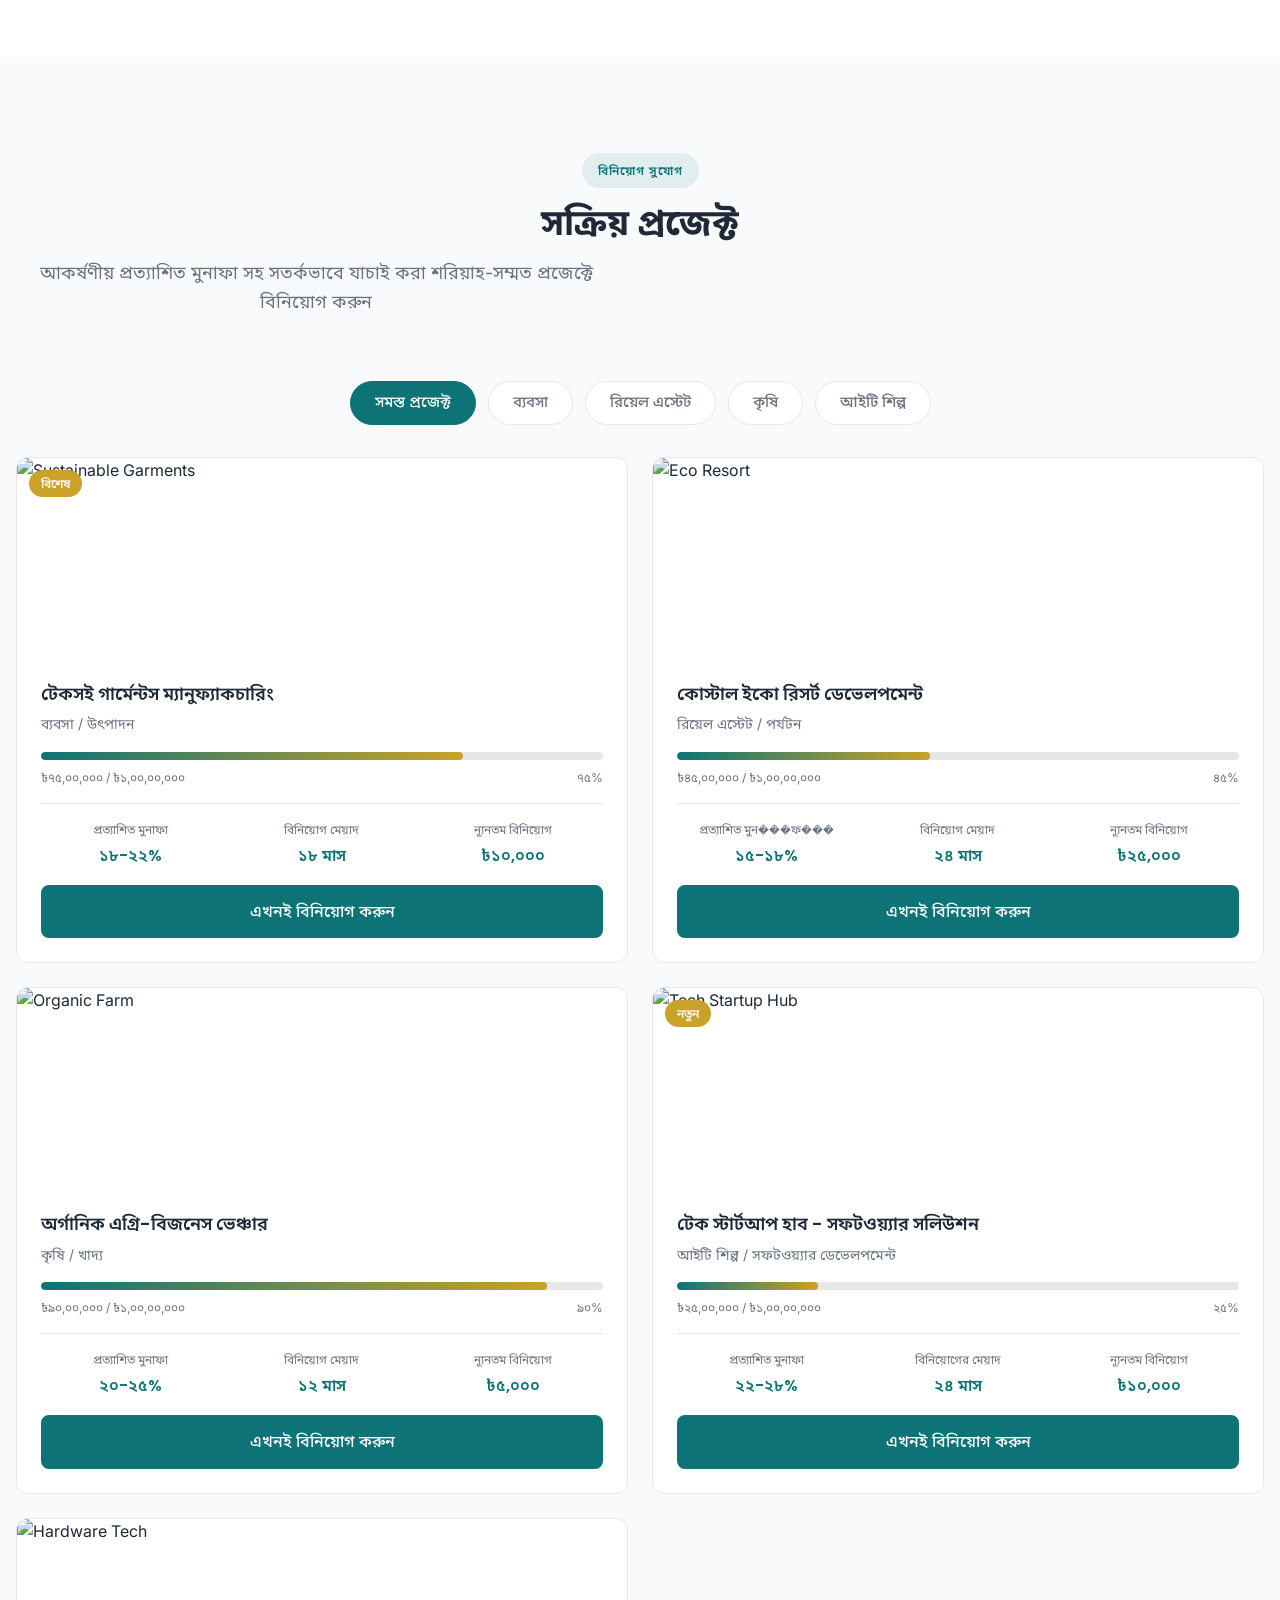
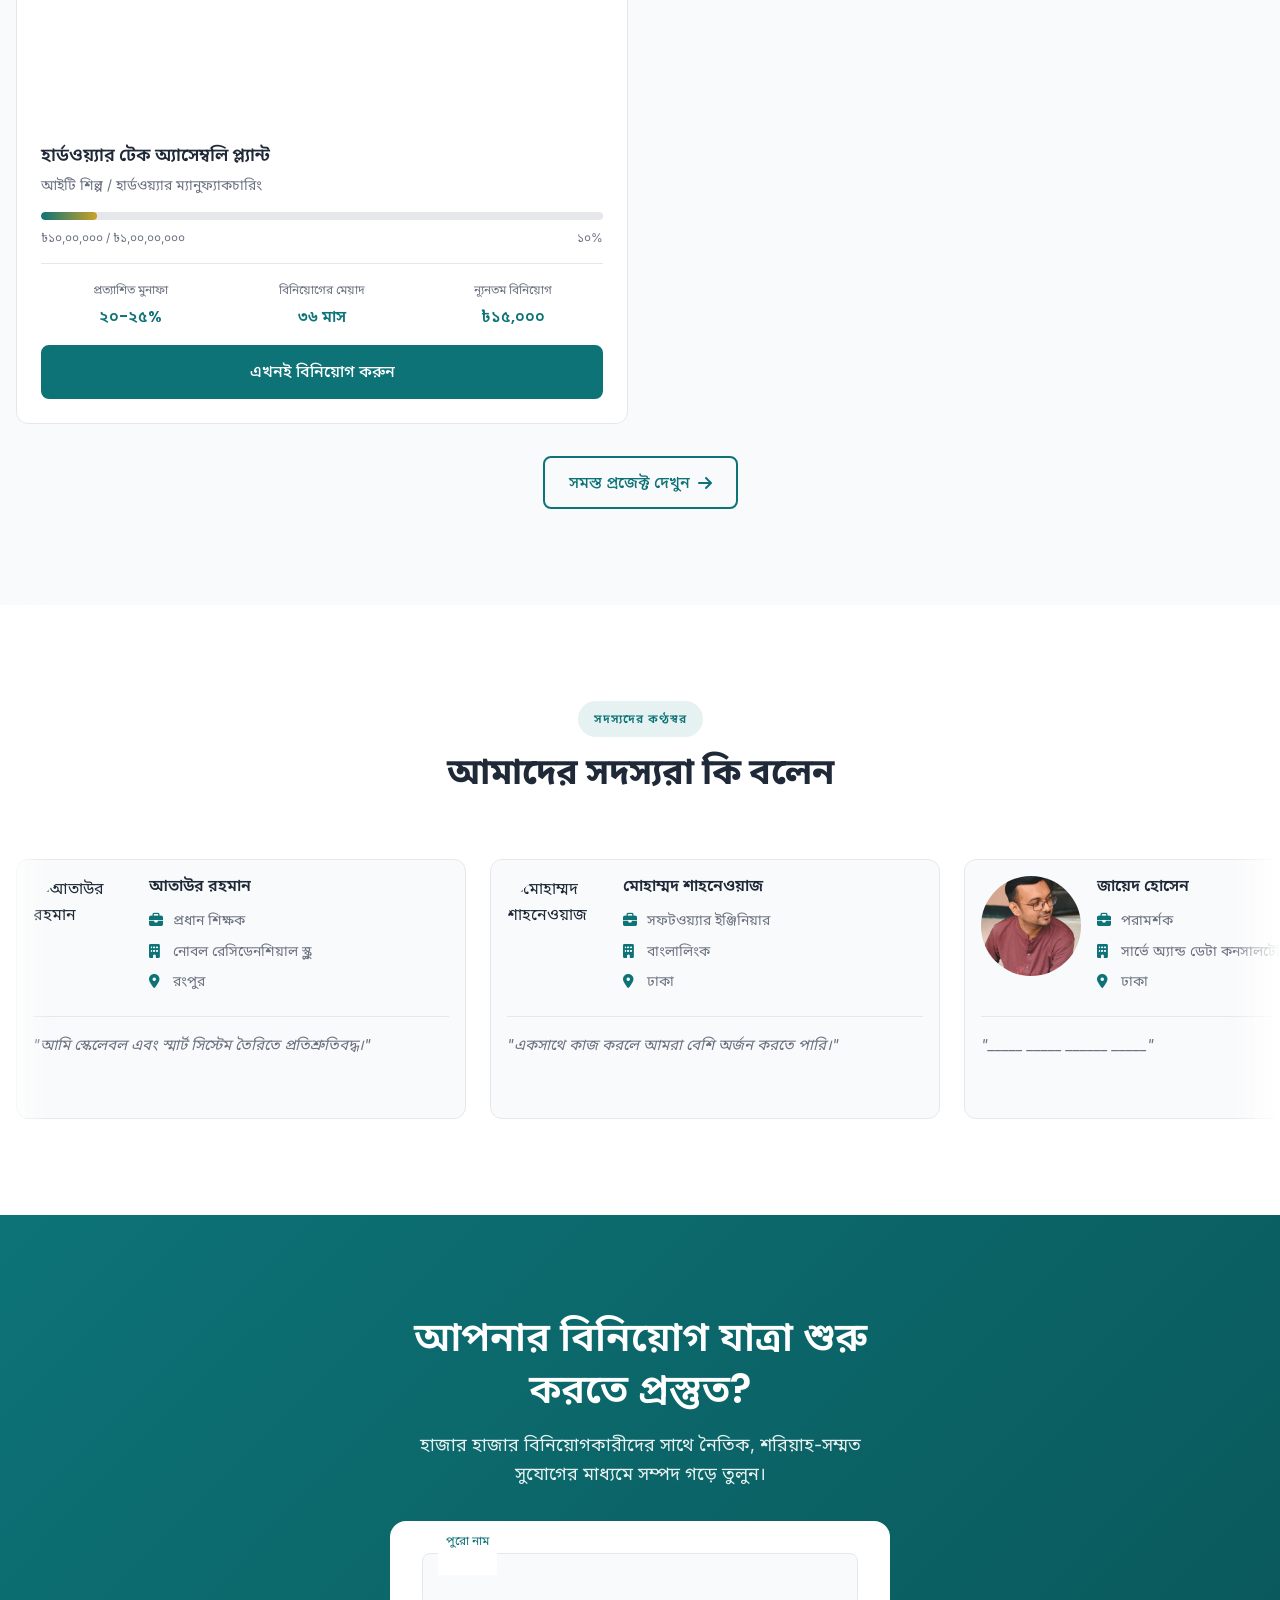
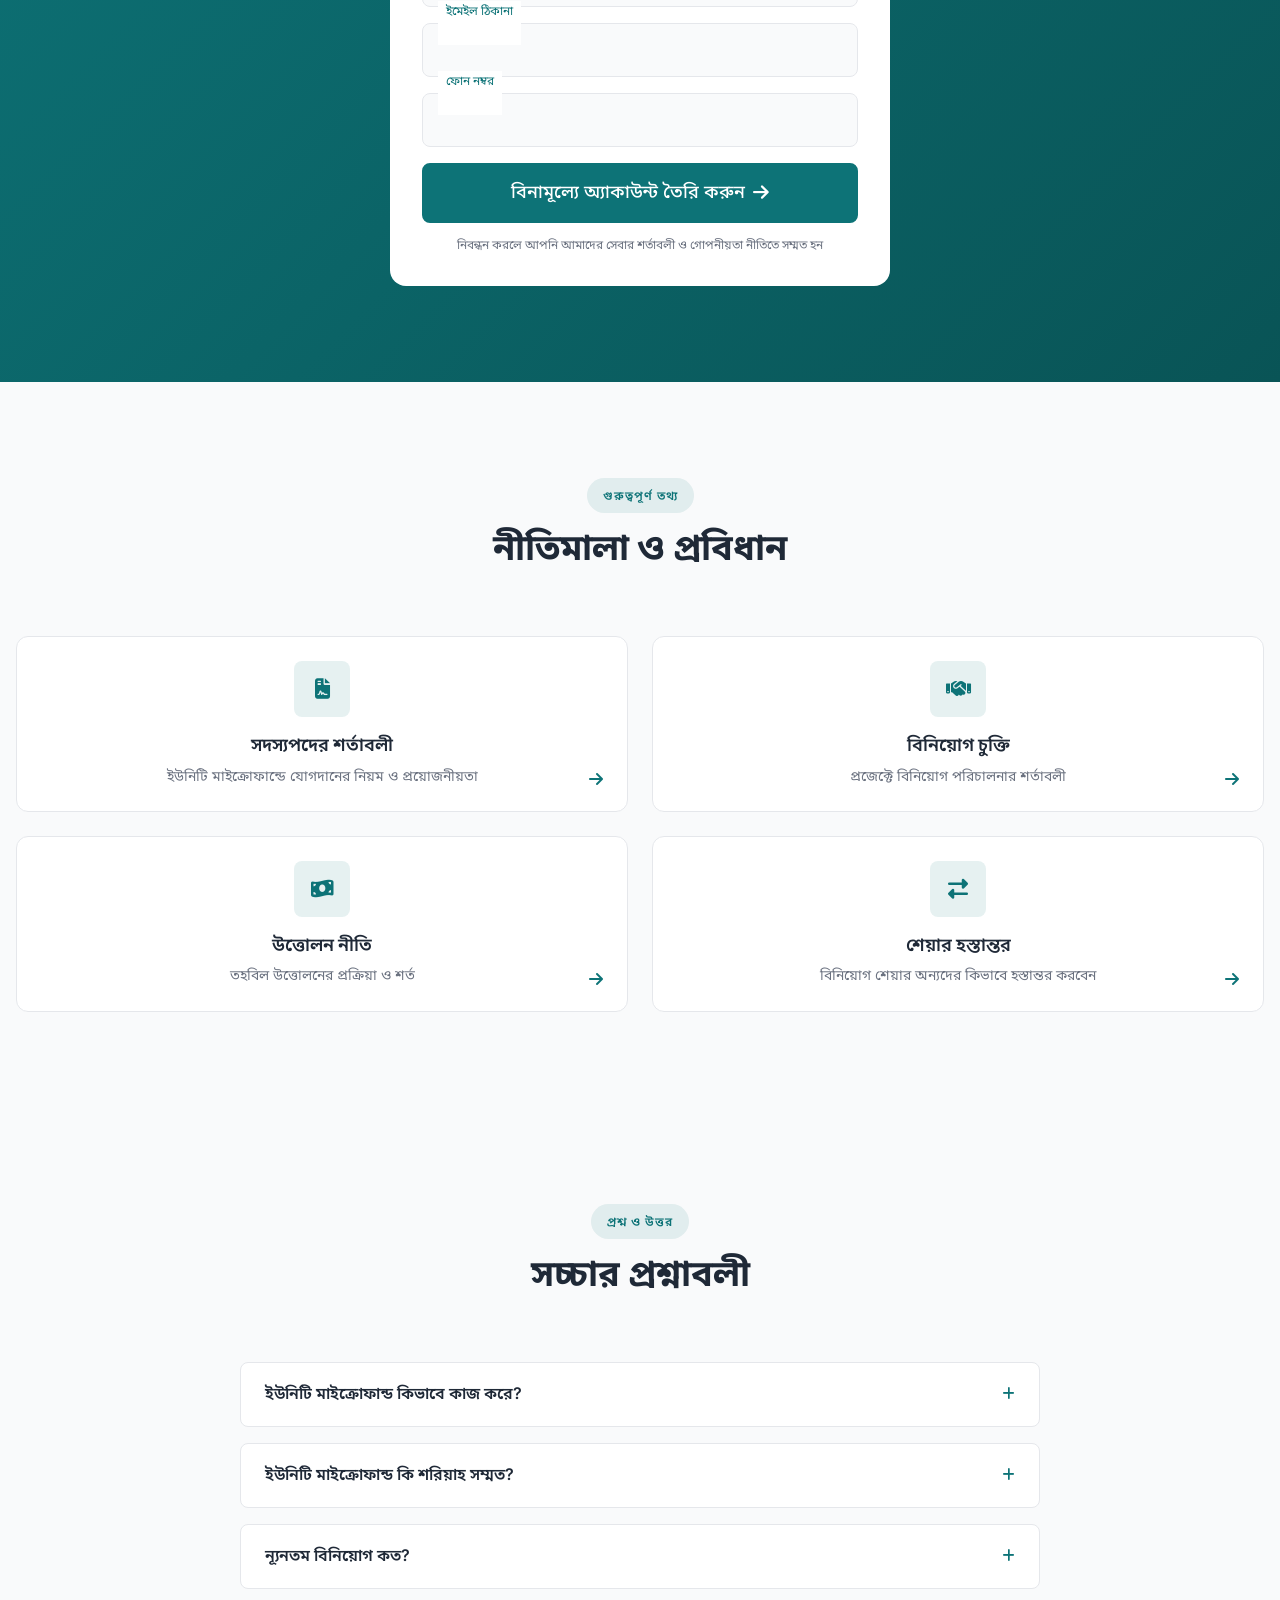
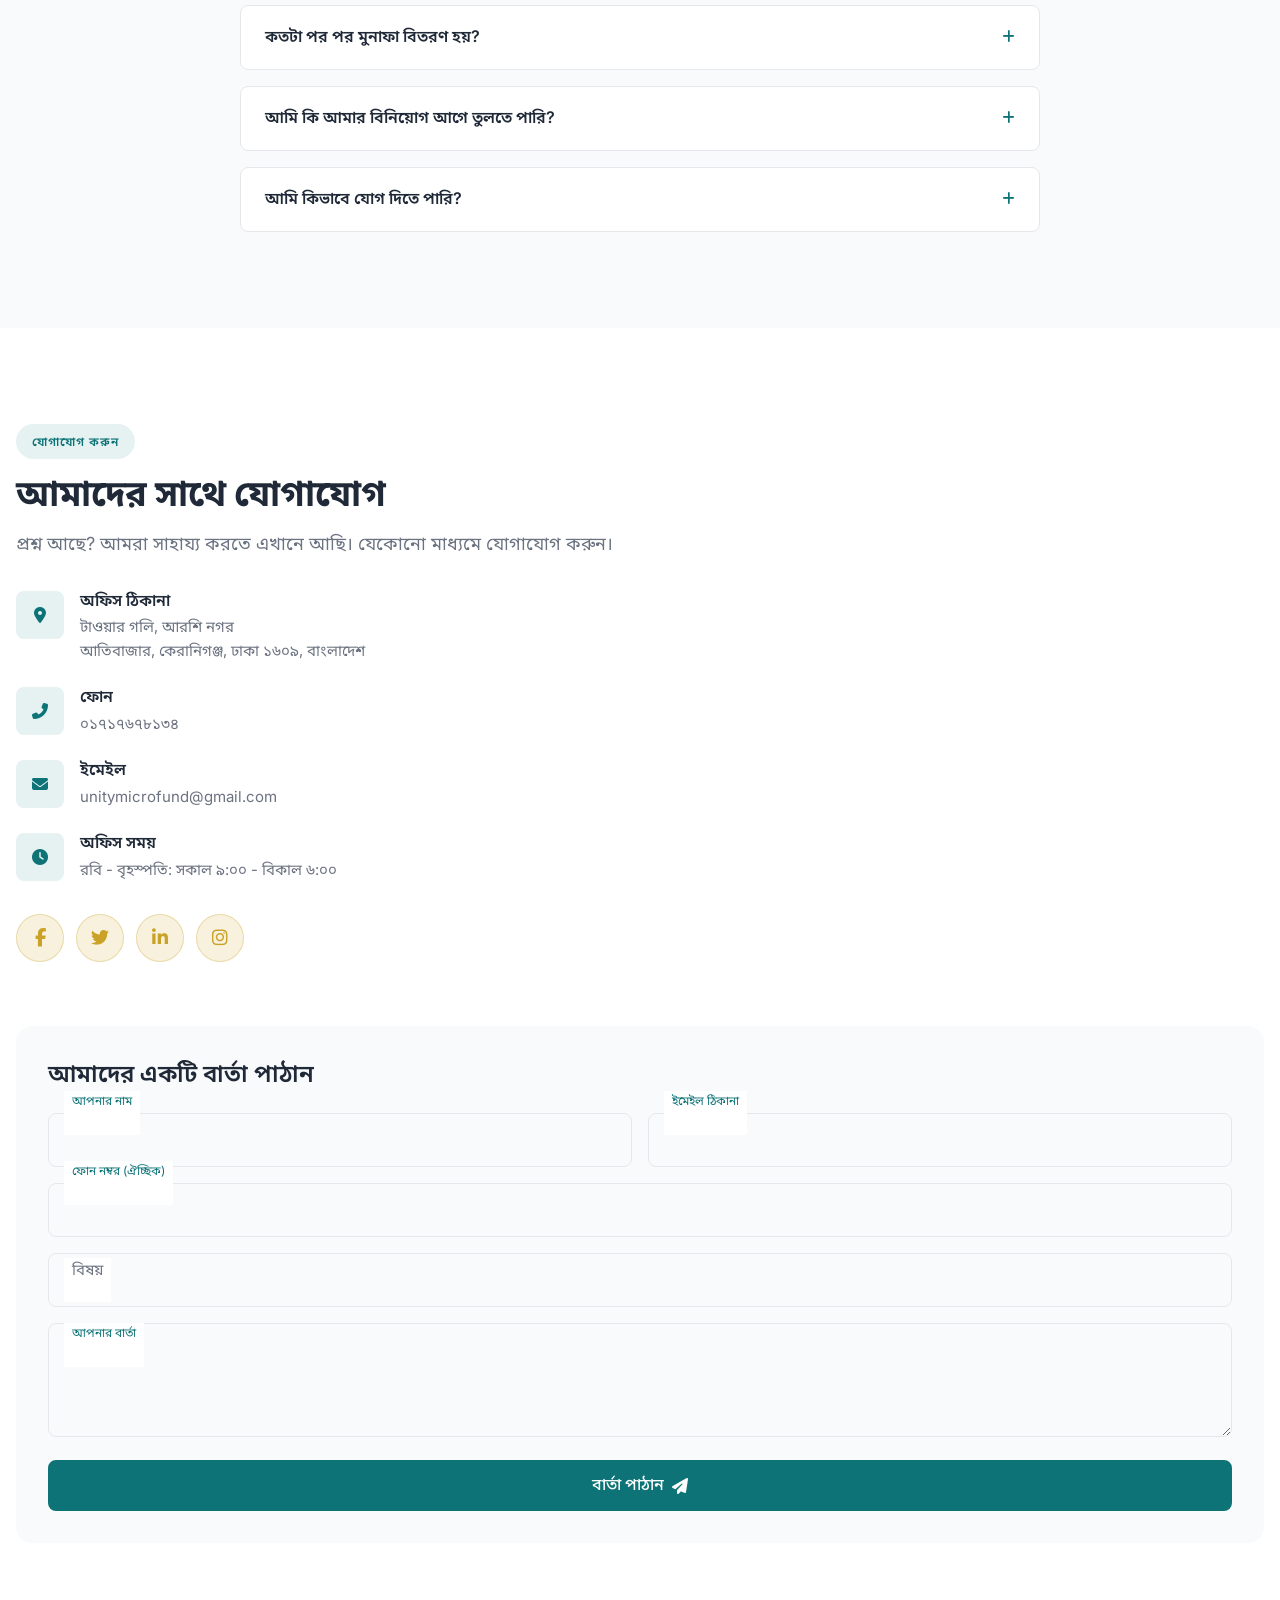
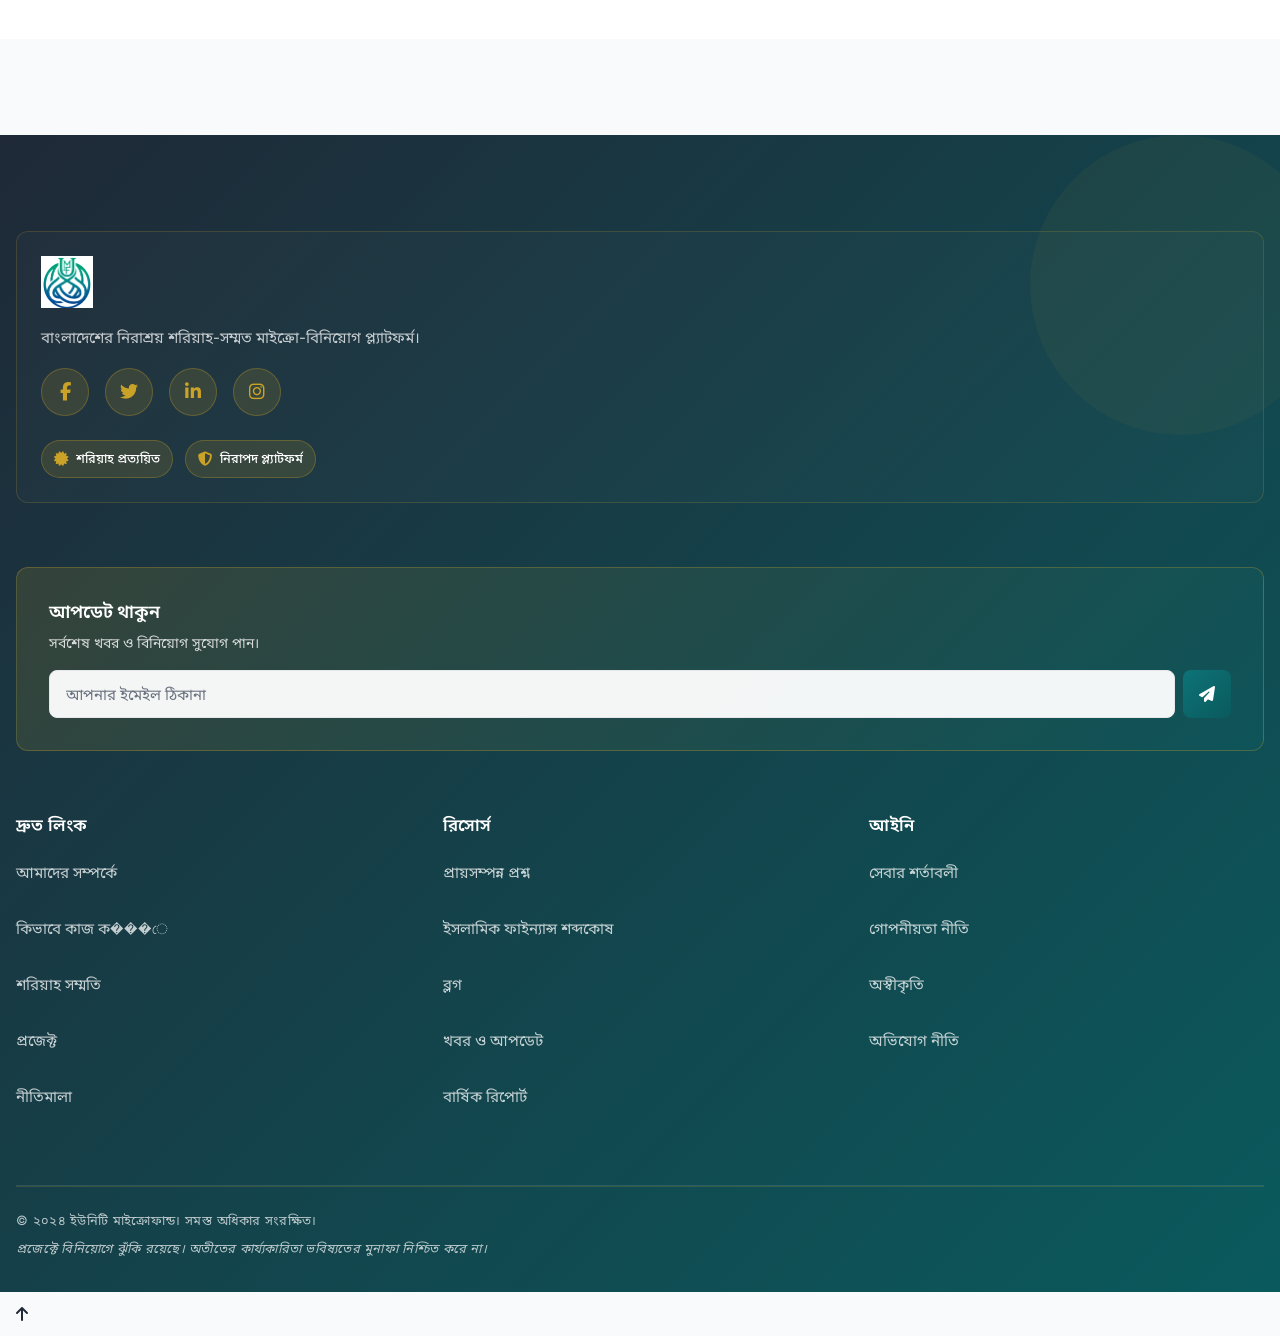
==== commit 6b582a22: "favicon added" ====
--- a/index-bn.html
+++ b/index-bn.html
@@ -15,6 +15,7 @@
       name="description"
       content="ইউনিটি মাইক্রোফান্ড - বাংলাদেশের নিরাশ্রয় শরিয়াহ-সম্মত মাইক্রো-বিনিয়োগ প্ল্যাটফর্ম। নৈতিক হালাল বিনিয়োগের মাধ্যমে সম্পদ গড়ে তুলুন।"
     />
+    <link rel="icon" type="image/x-icon" href="sources/favicon/favicon.ico">
     <title>
       ইউনিটি মাইক্রোফান্ড - শরিয়াহ সম্মত মাইক্রো বিনিয়োগ প্ল্যাটফর্ম
     </title>
